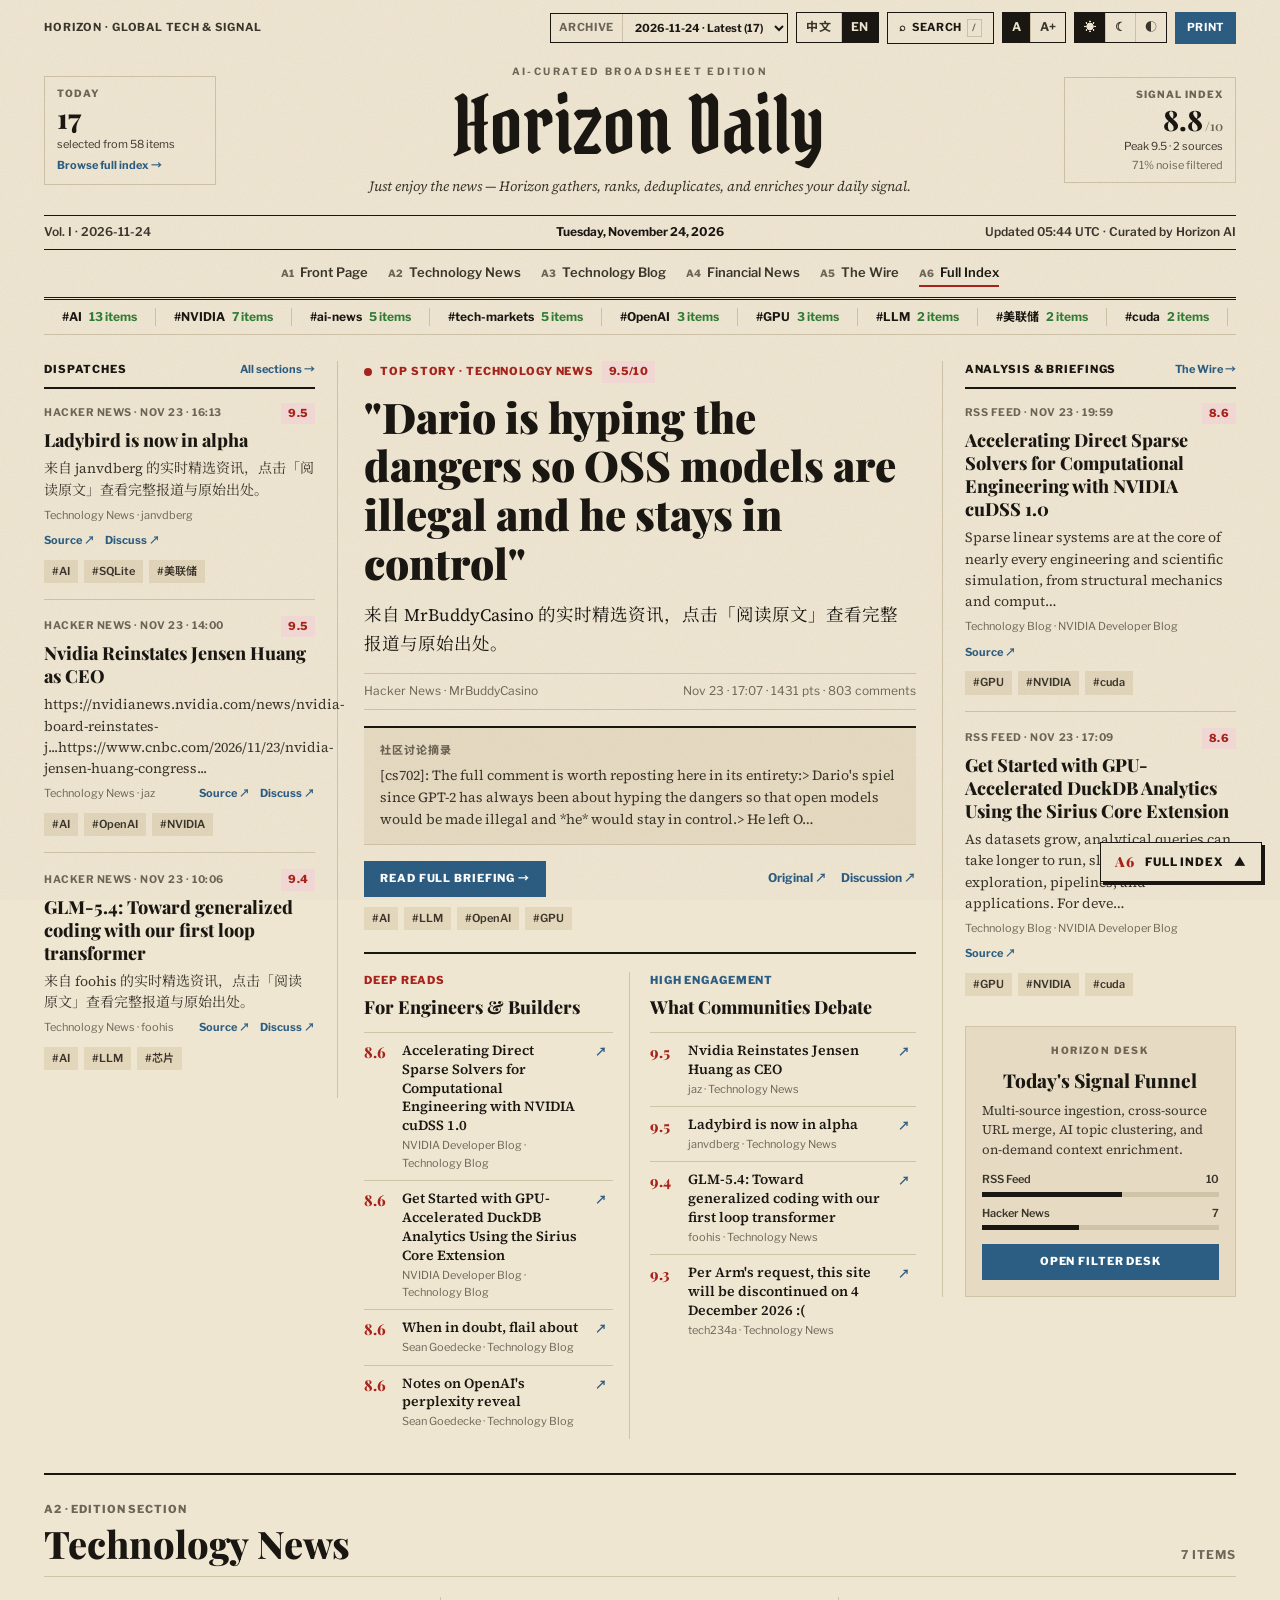
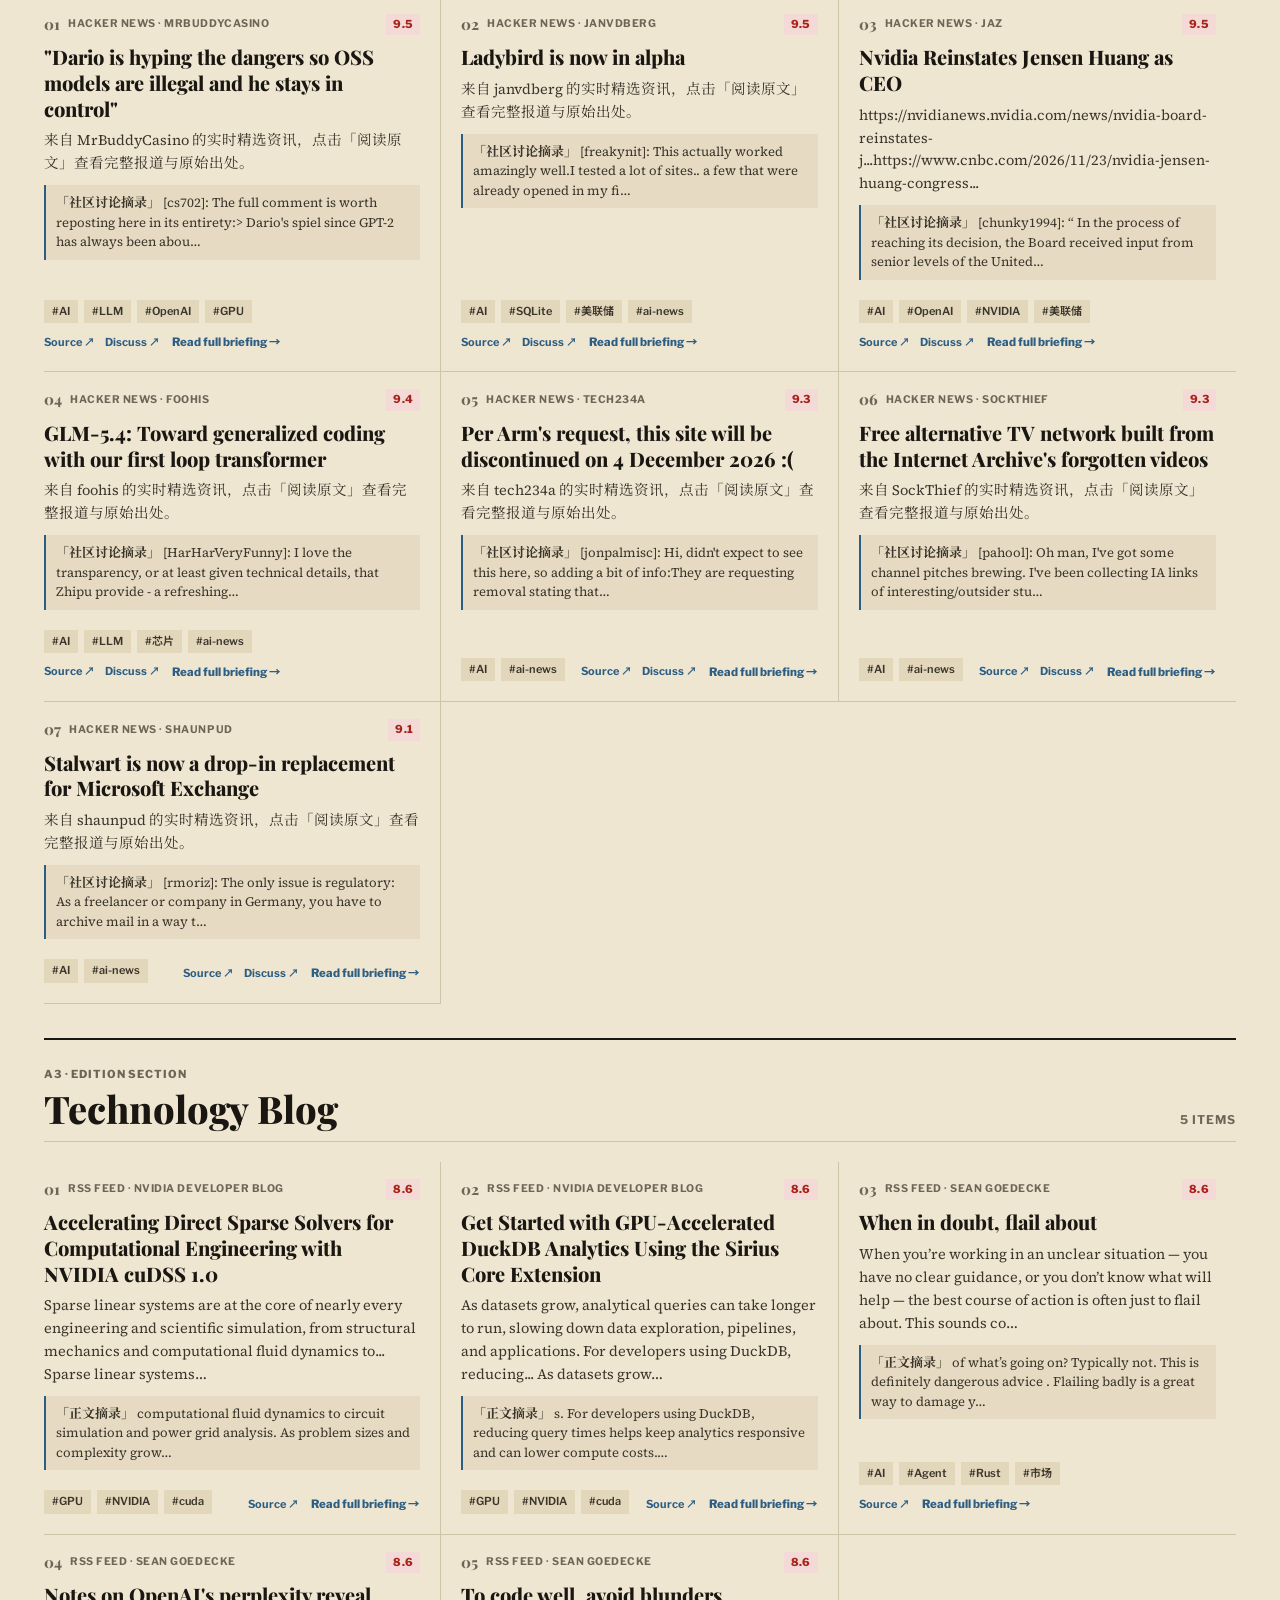
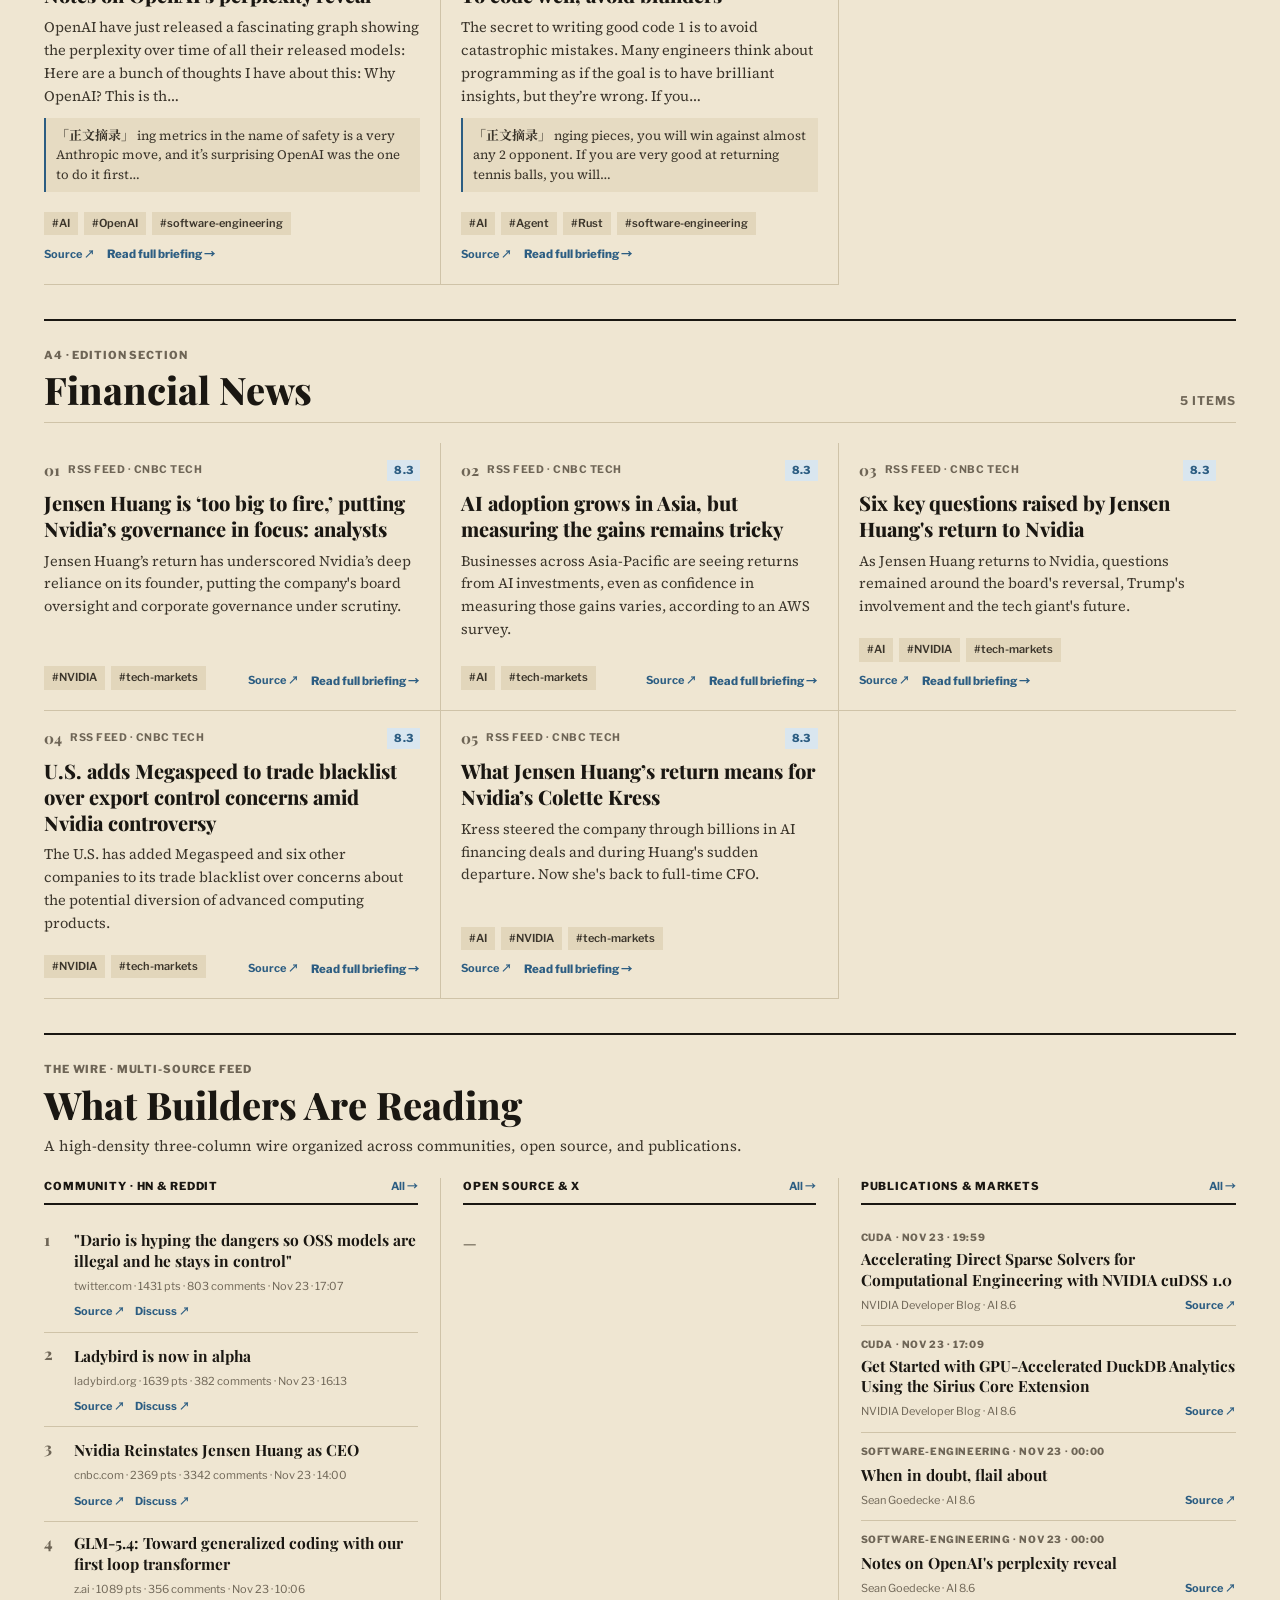
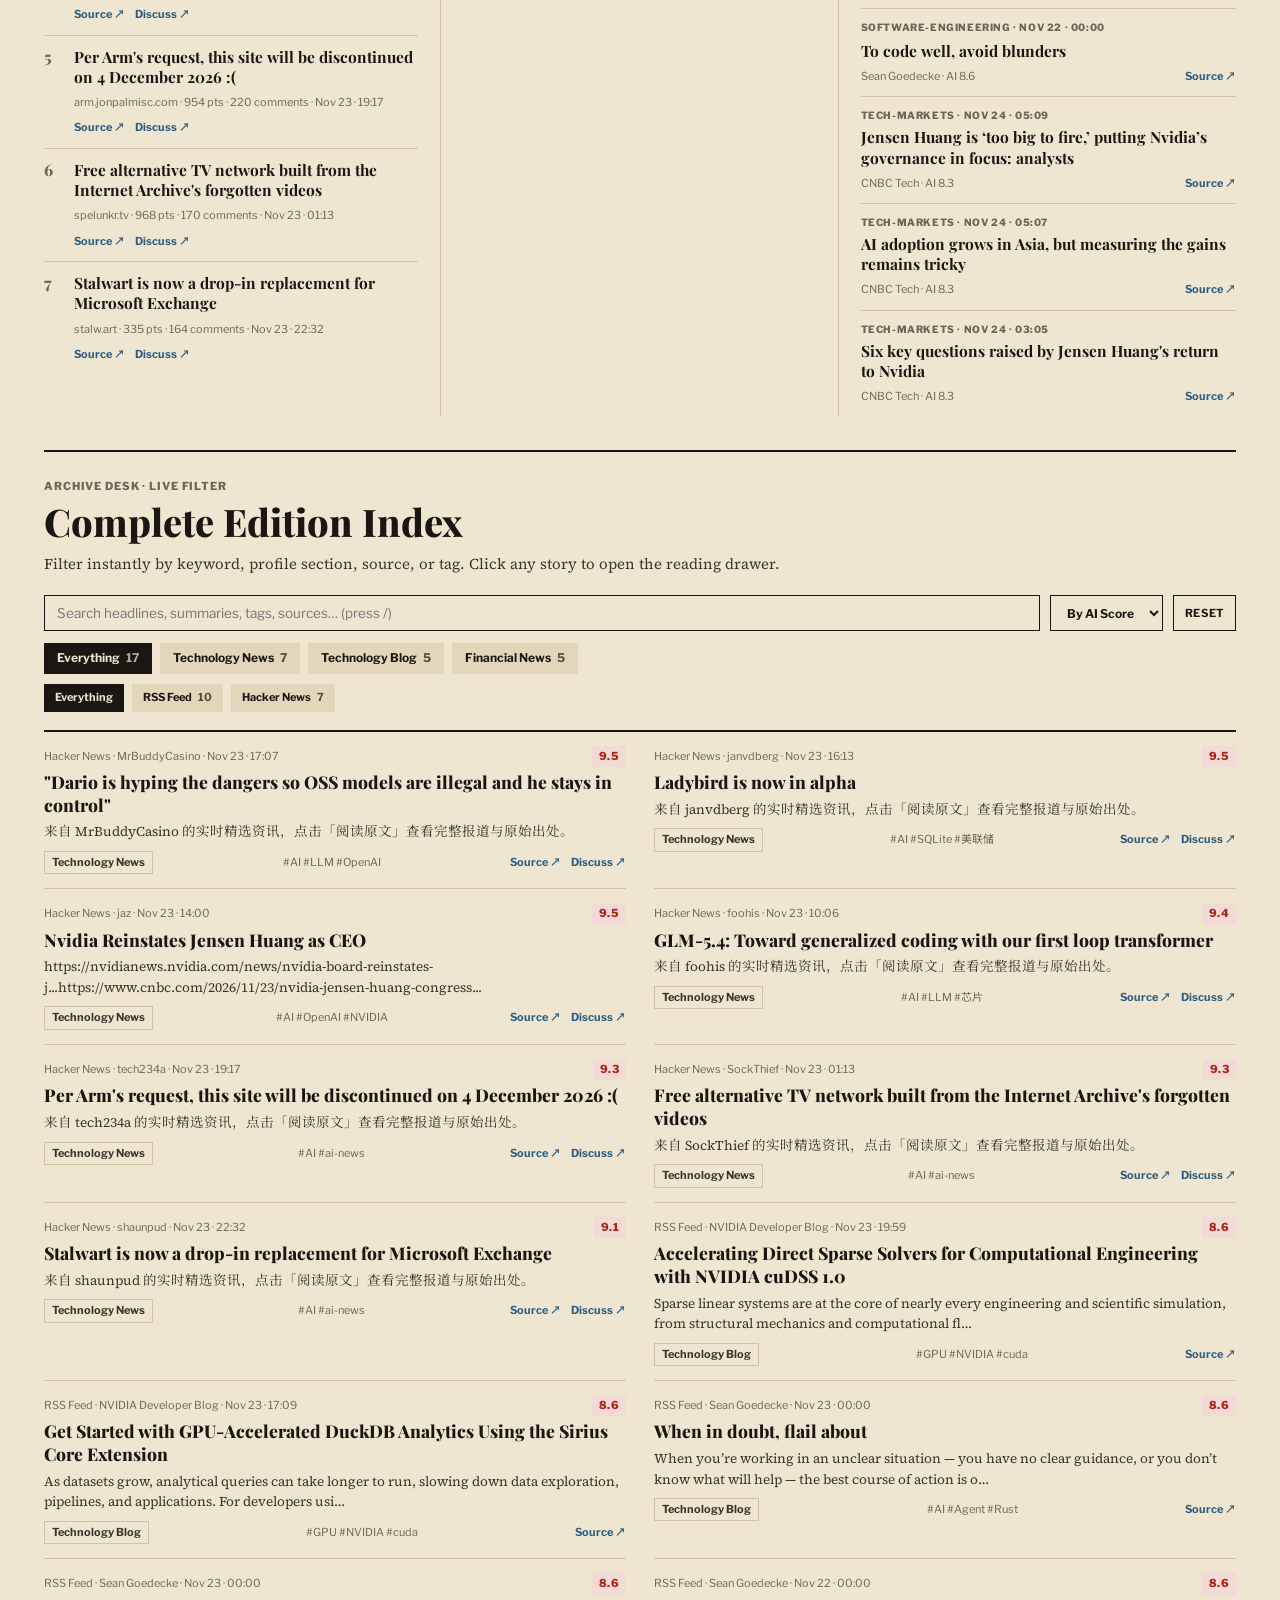
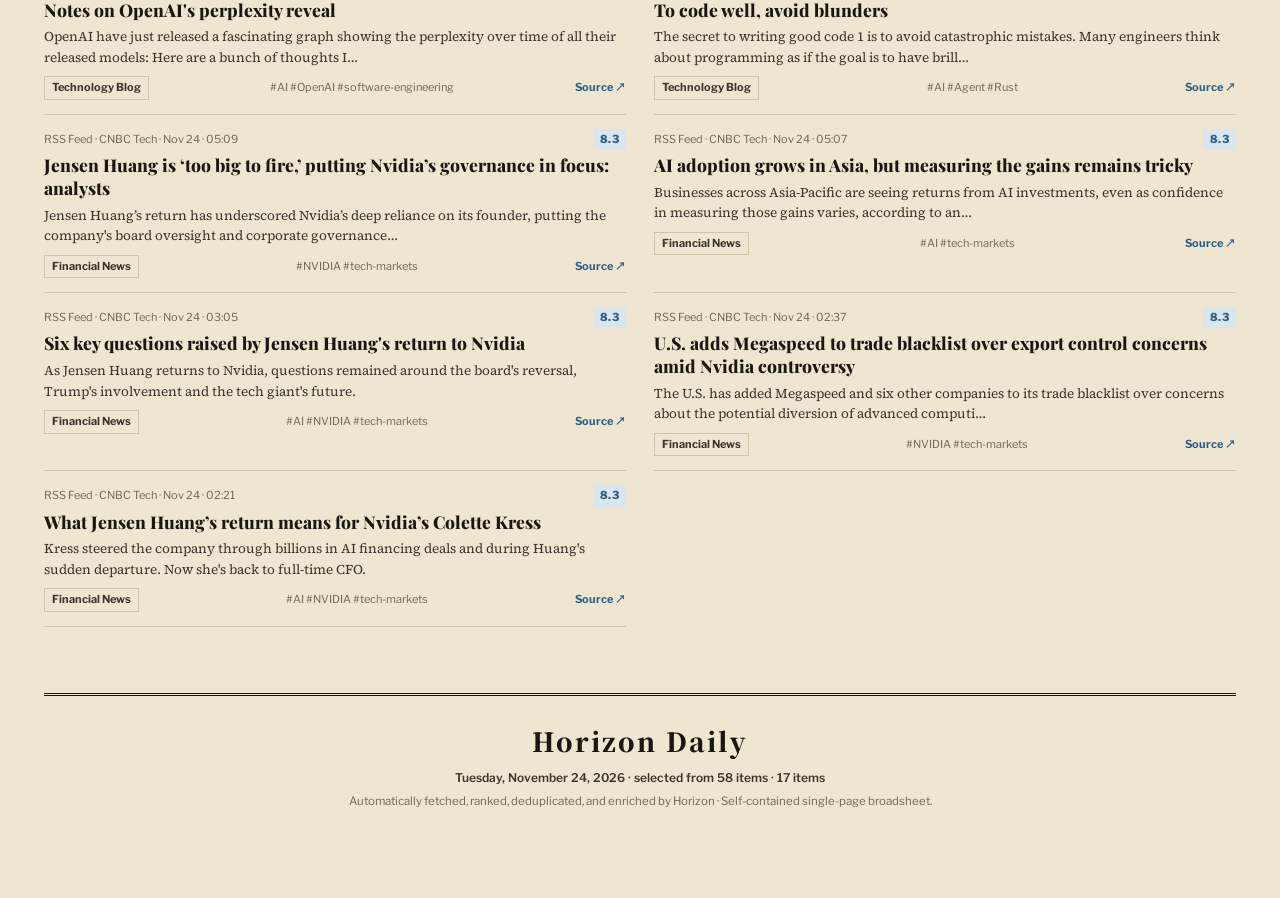
==== 2026-11-24-en.html @ b6ef922b "📰 Initial live broadsheet edition: 2026-11-24" ====
<!DOCTYPE html>
<html lang="en" data-theme="system" data-font="normal">
<head>
  <meta charset="UTF-8">
  <meta name="viewport" content="width=device-width, initial-scale=1.0">
  <title>Horizon Daily — Tuesday, November 24, 2026</title>
  <link rel="preconnect" href="https://fonts.googleapis.com">
  <link rel="preconnect" href="https://fonts.gstatic.com" crossorigin>
  <link href="https://fonts.googleapis.com/css2?family=Libre+Franklin:wght@400;500;600;700;800&family=Noto+Sans+SC:wght@400;500;600;700&family=Noto+Serif+SC:wght@600;700;900&family=Pirata+One&family=Playfair+Display:ital,wght@0,600;0,700;0,800;0,900;1,600&family=Source+Serif+4:ital,opsz,wght@0,8..60,400;0,8..60,600;1,8..60,400&display=swap" rel="stylesheet">
  <style>

:root {
  --paper: #efe6d2;
  --ink: #1a1712;
  --ink-2: #3b352b;
  --mute: #6e6556;
  --rule: #1a1712;
  --hair: #cfc3a8;
  --accent: #2c5d82;
  --accent-ink: #ffffff;
  --hot: #a8231b;
  --ad: #e6dbc2;
  --chip: #e2d6bb;
  --up: #2e7d32;
  --down: #b3261e;
  --badge-hot-bg: #f3dad6;
  --badge-accent-bg: #d9e6ef;
  --badge-yc-bg: #d95b26;
  --grain: 0.44;
  --shadow: rgba(26, 23, 18, 0.22);

  --mast-latin: "Pirata One", "Old English Text MT", Georgia, serif;
  --mast-cjk: "Noto Serif SC", "Songti SC", "STSong", "Playfair Display", Georgia, serif;
  --head: "Playfair Display", "Noto Serif SC", Georgia, serif;
  --body: "Source Serif 4", "Noto Serif SC", Georgia, serif;
  --sans: "Libre Franklin", "Noto Sans SC", "PingFang SC", "Helvetica Neue", Arial, sans-serif;
  --base-size: 16.5px;
}

:root[data-font="large"] {
  --base-size: 18.5px;
}

:root[data-theme="dark"] {
  --paper: #1e1c19;
  --ink: #d8d2c4;
  --ink-2: #b2ab9c;
  --mute: #8b8578;
  --rule: #a9a293;
  --hair: #3a3731;
  --accent: #8fb8d8;
  --accent-ink: #141210;
  --hot: #ff7a6e;
  --ad: #26231f;
  --chip: #2d2a25;
  --up: #7cc882;
  --down: #f08a80;
  --badge-hot-bg: rgba(255, 122, 110, 0.16);
  --badge-accent-bg: rgba(143, 184, 216, 0.16);
  --badge-yc-bg: #df6c36;
  --grain: 0;
  --shadow: rgba(0, 0, 0, 0.55);
}

@media (prefers-color-scheme: dark) {
  :root[data-theme="system"] {
    --paper: #1e1c19;
    --ink: #d8d2c4;
    --ink-2: #b2ab9c;
    --mute: #8b8578;
    --rule: #a9a293;
    --hair: #3a3731;
    --accent: #8fb8d8;
    --accent-ink: #141210;
    --hot: #ff7a6e;
    --ad: #26231f;
    --chip: #2d2a25;
    --up: #7cc882;
    --down: #f08a80;
    --badge-hot-bg: rgba(255, 122, 110, 0.16);
    --badge-accent-bg: rgba(143, 184, 216, 0.16);
    --badge-yc-bg: #df6c36;
    --grain: 0;
    --shadow: rgba(0, 0, 0, 0.55);
  }
}

*, *::before, *::after {
  box-sizing: border-box;
}

[hidden] {
  display: none !important;
}

html {
  scroll-behavior: smooth;
  background: var(--paper);
  color: var(--ink);
  font-size: var(--base-size);
}

body {
  margin: 0;
  background: var(--paper);
  color: var(--ink);
  font-family: var(--body);
  line-height: 1.58;
  -webkit-font-smoothing: antialiased;
  overflow-x: hidden;
}

.paper-grain {
  position: fixed;
  inset: 0;
  pointer-events: none;
  z-index: 900;
  opacity: var(--grain);
  mix-blend-mode: multiply;
  background-image: url("data:image/svg+xml,%3Csvg xmlns='http://www.w3.org/2000/svg' width='180' height='180'%3E%3Cfilter id='n'%3E%3CfeTurbulence type='fractalNoise' baseFrequency='0.85' numOctaves='3' stitchTiles='stitch'/%3E%3C/filter%3E%3Crect width='180' height='180' filter='url(%23n)' opacity='0.22'/%3E%3C/svg%3E");
}

a {
  color: inherit;
  text-decoration: none;
}

button {
  font: inherit;
  color: inherit;
  background: none;
  border: 0;
  padding: 0;
  cursor: pointer;
}

:focus-visible {
  outline: 2px solid var(--accent);
  outline-offset: 2px;
}

.sheet {
  max-width: 1240px;
  margin: 0 auto;
  padding: 0 24px 88px;
}

/* Top Utility Bar */
.util-bar {
  display: flex;
  align-items: center;
  justify-content: space-between;
  gap: 12px;
  padding: 12px 0 10px;
  font-family: var(--sans);
  font-size: 11px;
  font-weight: 700;
  letter-spacing: 0.08em;
  text-transform: uppercase;
}

.util-left {
  color: var(--ink-2);
}

.util-right {
  display: flex;
  align-items: center;
  gap: 8px;
  flex-wrap: wrap;
}

.util-btn {
  display: inline-flex;
  align-items: center;
  gap: 5px;
  padding: 6px 11px;
  border: 1px solid var(--ink);
  font-family: var(--sans);
  font-size: 11px;
  font-weight: 700;
  letter-spacing: 0.06em;
  text-transform: uppercase;
  transition: background 0.15s, color 0.15s;
}

.util-btn:hover {
  background: var(--chip);
}

.util-btn kbd {
  font-family: var(--sans);
  font-size: 10px;
  padding: 0 4px;
  border: 1px solid var(--hair);
  color: var(--mute);
}

.util-btn-accent {
  background: var(--accent);
  border-color: var(--accent);
  color: var(--accent-ink);
}

.util-btn-accent:hover {
  filter: brightness(1.08);
  background: var(--accent);
}

.seg-group {
  display: inline-flex;
  border: 1px solid var(--ink);
}

.seg-btn {
  padding: 5px 9px;
  font-family: var(--sans);
  font-size: 12px;
  font-weight: 700;
  border-right: 1px solid var(--hair);
  color: var(--ink-2);
  transition: background 0.15s, color 0.15s;
}

.seg-btn:last-child {
  border-right: 0;
}

.seg-btn.is-active {
  background: var(--ink);
  color: var(--paper);
}

.seg-link {
  display: inline-flex;
  align-items: center;
  text-decoration: none;
}

.archive-wrap {
  display: inline-flex;
  align-items: center;
  border: 1px solid var(--ink);
  background: var(--paper);
  font-family: var(--sans);
  font-size: 11px;
  font-weight: 700;
}

.archive-prefix {
  padding: 5px 8px;
  border-right: 1px solid var(--hair);
  color: var(--mute);
  text-transform: uppercase;
  letter-spacing: 0.06em;
}

.archive-select {
  border: 0;
  background: transparent;
  color: var(--ink);
  font-family: var(--sans);
  font-size: 11px;
  font-weight: 700;
  padding: 5px 8px;
  cursor: pointer;
  font-variant-numeric: tabular-nums;
}

/* Masthead */
.masthead {
  display: grid;
  grid-template-columns: 172px 1fr 172px;
  align-items: center;
  gap: 20px;
  padding: 10px 0 18px;
}

.ear {
  border: 1px solid var(--hair);
  padding: 10px 12px;
  font-family: var(--sans);
  line-height: 1.35;
}

.ear-right {
  text-align: right;
}

.ear-kicker {
  font-size: 10px;
  font-weight: 800;
  letter-spacing: 0.1em;
  text-transform: uppercase;
  color: var(--mute);
}

.ear-num {
  font-family: var(--head);
  font-size: 28px;
  font-weight: 800;
  line-height: 1.1;
  margin: 3px 0;
  font-variant-numeric: tabular-nums;
}

.ear-unit {
  font-size: 13px;
  font-weight: 600;
  color: var(--mute);
  margin-left: 2px;
}

.ear-sub {
  font-size: 11px;
  color: var(--ink-2);
}

.ear-link {
  display: inline-block;
  margin-top: 4px;
  font-size: 11px;
  font-weight: 700;
  color: var(--accent);
}

.ear-link:hover {
  text-decoration: underline;
}

.ear-link-muted {
  margin-top: 4px;
  font-size: 11px;
  color: var(--mute);
}

.mast-center {
  text-align: center;
}

.mast-overline {
  font-family: var(--sans);
  font-size: 10px;
  font-weight: 700;
  letter-spacing: 0.24em;
  text-transform: uppercase;
  color: var(--mute);
  margin-bottom: 4px;
}

.mast-nameplate {
  margin: 0;
  line-height: 1.05;
  color: var(--ink);
}

.mast-nameplate-latin {
  font-family: var(--mast-latin);
  font-weight: 400;
  font-size: clamp(44px, 6.2vw, 88px);
  letter-spacing: 0.01em;
}

.mast-nameplate-cjk {
  font-family: var(--mast-cjk);
  font-weight: 900;
  font-size: clamp(36px, 5vw, 68px);
  letter-spacing: 0.12em;
}

.mast-motto {
  margin: 8px auto 0;
  max-width: 660px;
  font-family: var(--body);
  font-style: italic;
  font-size: 14px;
  color: var(--ink-2);
}

/* Dateline & Section Nav */
.dateline {
  display: grid;
  grid-template-columns: 1fr auto 1fr;
  align-items: center;
  gap: 12px;
  padding: 7px 0;
  border-top: 1px solid var(--rule);
  border-bottom: 1px solid var(--rule);
  font-family: var(--sans);
  font-size: 12px;
  font-weight: 600;
  color: var(--ink-2);
}

.dateline-center {
  text-align: center;
  color: var(--ink);
  font-weight: 700;
}

.dateline-right {
  text-align: right;
  font-variant-numeric: tabular-nums;
}

.section-nav {
  display: flex;
  flex-wrap: wrap;
  justify-content: center;
  gap: 6px 20px;
  padding: 10px 0;
  border-bottom: 3px double var(--rule);
  font-family: var(--sans);
  font-size: 13px;
  font-weight: 600;
}

.section-nav a {
  padding: 2px 0;
  color: var(--ink-2);
  border-bottom: 2px solid transparent;
  transition: color 0.15s, border-color 0.15s;
}

.section-nav a:hover,
.section-nav a.is-current {
  color: var(--ink);
  border-bottom-color: var(--hot);
}

.nav-code {
  font-size: 10px;
  font-weight: 800;
  color: var(--mute);
  margin-right: 3px;
}

/* Continuous Signal Ticker Tape */
.ticker {
  overflow: hidden;
  border-bottom: 1px solid var(--hair);
  padding: 8px 0;
  position: relative;
}

.ticker-track {
  display: flex;
  width: max-content;
  animation: ticker-scroll 65s linear infinite;
}

.ticker:hover .ticker-track {
  animation-play-state: paused;
}

@keyframes ticker-scroll {
  from { transform: translateX(0); }
  to { transform: translateX(-50%); }
}

@media (prefers-reduced-motion: reduce) {
  .ticker {
    overflow-x: auto;
  }
  .ticker-track {
    animation: none;
  }
}

.ticker-item {
  display: inline-flex;
  align-items: center;
  gap: 7px;
  padding: 0 18px;
  border-right: 1px solid var(--hair);
  font-family: var(--sans);
  font-size: 12px;
  font-variant-numeric: tabular-nums;
  white-space: nowrap;
}

.ticker-item:hover .t-name {
  color: var(--accent);
  text-decoration: underline;
}

.t-name {
  font-weight: 700;
  color: var(--ink);
}

.t-up {
  font-weight: 700;
  color: var(--up);
}

.t-hot {
  font-weight: 700;
  color: var(--hot);
}

/* Shared Editorial Typography */
.band {
  padding: 26px 0 34px;
  border-bottom: 2px solid var(--rule);
}

.band:last-child {
  border-bottom: 0;
}

.band-head {
  margin-bottom: 20px;
}

.band-title-row {
  display: flex;
  align-items: baseline;
  justify-content: space-between;
  gap: 12px;
  border-bottom: 1px solid var(--hair);
  padding-bottom: 10px;
}

.band-title {
  margin: 4px 0 0;
  font-family: var(--head);
  font-size: clamp(26px, 3vw, 38px);
  font-weight: 800;
  line-height: 1.15;
}

.band-count {
  font-family: var(--sans);
  font-size: 12px;
  font-weight: 700;
  color: var(--mute);
  text-transform: uppercase;
  letter-spacing: 0.08em;
}

.band-desc {
  margin: 8px 0 0;
  color: var(--ink-2);
  font-size: 15px;
}

.kicker {
  font-family: var(--sans);
  font-size: 11px;
  font-weight: 800;
  letter-spacing: 0.08em;
  text-transform: uppercase;
  color: var(--mute);
}

.hot-kicker {
  color: var(--hot);
}

.accent-kicker {
  color: var(--accent);
}

.col-header {
  display: flex;
  align-items: center;
  justify-content: space-between;
  padding-bottom: 8px;
  margin-bottom: 14px;
  border-bottom: 2px solid var(--rule);
  font-family: var(--sans);
  font-size: 11px;
  font-weight: 800;
  letter-spacing: 0.08em;
  text-transform: uppercase;
}

.col-header a {
  color: var(--accent);
  font-weight: 700;
  text-transform: none;
  letter-spacing: 0;
}

.col-header a:hover {
  text-decoration: underline;
}

.score-pill {
  display: inline-flex;
  align-items: center;
  padding: 2px 7px;
  font-family: var(--sans);
  font-size: 11px;
  font-weight: 800;
  font-variant-numeric: tabular-nums;
  letter-spacing: 0.03em;
  white-space: nowrap;
}

.score-hot {
  background: var(--badge-hot-bg);
  color: var(--hot);
}

.score-accent {
  background: var(--badge-accent-bg);
  color: var(--accent);
}

.headline-trigger {
  text-align: left;
  font: inherit;
  color: inherit;
  line-height: inherit;
  transition: color 0.15s;
}

.headline-trigger:hover {
  color: var(--accent);
}

.tag-row {
  display: flex;
  flex-wrap: wrap;
  gap: 6px;
  margin-top: 10px;
}

.tag-chip {
  font-family: var(--sans);
  font-size: 11px;
  font-weight: 600;
  padding: 2px 7px;
  background: var(--chip);
  color: var(--ink-2);
  border: 1px solid transparent;
  transition: border-color 0.15s, color 0.15s;
}

.tag-chip:hover {
  border-color: var(--ink);
  color: var(--ink);
}

/* A1 Front Page 3-Column Broadsheet Grid */
.fp-grid {
  display: grid;
  grid-template-columns: minmax(0, 1fr) minmax(0, 2.05fr) minmax(0, 1fr);
  gap: 0;
  align-items: start;
}

.fp-col {
  min-width: 0;
}

.fp-left {
  padding-right: 22px;
  border-right: 1px solid var(--hair);
}

.fp-center {
  padding: 0 26px;
}

.fp-right {
  padding-left: 22px;
  border-left: 1px solid var(--hair);
}

.lead-kicker-row {
  display: flex;
  align-items: center;
  gap: 8px;
  flex-wrap: wrap;
  margin-bottom: 10px;
}

.breaking-dot {
  width: 8px;
  height: 8px;
  border-radius: 50%;
  background: var(--hot);
  display: inline-block;
}

.lead-headline {
  margin: 0 0 14px;
  font-family: var(--head);
  font-size: clamp(28px, 3.3vw, 44px);
  font-weight: 900;
  line-height: 1.15;
  letter-spacing: -0.01em;
}

.lead-summary {
  margin: 0 0 14px;
  font-size: 17.5px;
  line-height: 1.65;
  color: var(--ink);
}

.story-meta {
  display: flex;
  flex-wrap: wrap;
  justify-content: space-between;
  gap: 6px 14px;
  font-family: var(--sans);
  font-size: 12px;
  color: var(--mute);
}

.lead-meta {
  padding: 8px 0;
  border-top: 1px solid var(--hair);
  border-bottom: 1px solid var(--hair);
  margin-bottom: 16px;
}

.lead-deck-grid {
  display: grid;
  grid-template-columns: repeat(auto-fit, minmax(220px, 1fr));
  gap: 16px;
  background: var(--ad);
  border-top: 2px solid var(--rule);
  border-bottom: 1px solid var(--hair);
  padding: 14px 16px;
  margin-bottom: 16px;
}

.lead-deck-cell p {
  margin: 6px 0 0;
  font-size: 14px;
  line-height: 1.55;
  color: var(--ink-2);
}

.lead-actions {
  display: flex;
  align-items: center;
  justify-content: space-between;
  flex-wrap: wrap;
  gap: 12px;
  margin-top: 6px;
}

.lead-ext {
  display: flex;
  gap: 14px;
}

.editorial-link {
  font-family: var(--sans);
  font-size: 12px;
  font-weight: 700;
  color: var(--accent);
}

.editorial-link:hover {
  text-decoration: underline;
}

.solid-cta {
  display: inline-block;
  width: 100%;
  text-align: center;
  padding: 9px 14px;
  background: var(--accent);
  color: var(--accent-ink);
  font-family: var(--sans);
  font-size: 11px;
  font-weight: 800;
  letter-spacing: 0.08em;
  text-transform: uppercase;
  transition: filter 0.15s;
}

.solid-cta:hover {
  filter: brightness(1.08);
}

.solid-cta-inline {
  width: auto;
  padding: 9px 16px;
}

/* Curated Spotlight Sub-Grid below Lead */
.spotlight-grid {
  display: grid;
  grid-template-columns: 1fr 1fr;
  gap: 20px;
  margin-top: 22px;
  padding-top: 18px;
  border-top: 2px solid var(--rule);
}

.spotlight-col:first-child {
  padding-right: 16px;
  border-right: 1px solid var(--hair);
}

.spotlight-heading {
  margin: 4px 0 10px;
  font-family: var(--head);
  font-size: 18px;
  font-weight: 800;
}

.spotlight-row {
  display: flex;
  align-items: flex-start;
  justify-content: space-between;
  gap: 8px;
  width: 100%;
  padding: 8px 0;
  border-top: 1px solid var(--hair);
  transition: background 0.12s;
}

.spotlight-row:hover {
  background: var(--chip);
}

.spot-btn {
  display: flex;
  align-items: flex-start;
  gap: 10px;
  flex: 1;
  min-width: 0;
  text-align: left;
}

.spot-ext {
  flex-shrink: 0;
  padding: 2px 6px;
  font-family: var(--sans);
  font-size: 12px;
  font-weight: 800;
  color: var(--accent);
}

.spot-ext:hover {
  background: var(--accent);
  color: var(--accent-ink);
}

.inline-links {
  display: inline-flex;
  align-items: center;
  gap: 10px;
  flex-wrap: wrap;
}

.inline-ext-link {
  font-family: var(--sans);
  font-size: 11px;
  font-weight: 700;
  color: var(--accent);
  white-space: nowrap;
}

.inline-ext-link:hover {
  text-decoration: underline;
}

.story-byline-row {
  display: flex;
  align-items: center;
  justify-content: space-between;
  gap: 8px;
  flex-wrap: wrap;
}

.card-actions {
  display: inline-flex;
  align-items: center;
  gap: 12px;
  flex-wrap: wrap;
}

.wire-meta-row {
  display: flex;
  align-items: baseline;
  justify-content: space-between;
  gap: 8px;
  flex-wrap: wrap;
  margin-top: 3px;
}

.wire-meta-row .wire-meta {
  margin-top: 0;
}

.drawer-head-links {
  display: flex;
  flex-wrap: wrap;
  gap: 10px 16px;
  margin-bottom: 18px;
}

.spot-score {
  font-family: var(--head);
  font-size: 15px;
  font-weight: 800;
  color: var(--hot);
  min-width: 28px;
  font-variant-numeric: tabular-nums;
}

.spot-body {
  display: flex;
  flex-direction: column;
  gap: 2px;
}

.spot-title {
  font-family: var(--body);
  font-size: 14px;
  font-weight: 600;
  line-height: 1.35;
}

.spot-meta {
  font-family: var(--sans);
  font-size: 11px;
  color: var(--mute);
}

/* Left & Right Side Stories */
.side-story {
  padding-bottom: 16px;
  margin-bottom: 16px;
  border-bottom: 1px solid var(--hair);
}

.side-story:last-of-type {
  border-bottom: 0;
  margin-bottom: 12px;
}

.story-kicker-row {
  display: flex;
  align-items: center;
  justify-content: space-between;
  gap: 8px;
  margin-bottom: 5px;
}

.story-kicker {
  font-family: var(--sans);
  font-size: 10.5px;
  font-weight: 700;
  letter-spacing: 0.05em;
  text-transform: uppercase;
  color: var(--mute);
}

.side-headline {
  margin: 0 0 6px;
  font-family: var(--head);
  font-size: 18px;
  font-weight: 800;
  line-height: 1.28;
}

.side-summary {
  margin: 0 0 6px;
  font-size: 14px;
  line-height: 1.52;
  color: var(--ink-2);
}

.story-byline {
  font-family: var(--sans);
  font-size: 11px;
  color: var(--mute);
}

/* Editorial Signal Funnel Box (Print Ad Style) */
.desk-box {
  margin-top: 14px;
  padding: 16px;
  background: var(--ad);
  border: 1px solid var(--hair);
}

.desk-kicker {
  font-family: var(--sans);
  font-size: 10px;
  font-weight: 800;
  letter-spacing: 0.14em;
  text-transform: uppercase;
  color: var(--mute);
  text-align: center;
  margin-bottom: 6px;
}

.desk-title {
  margin: 0 0 6px;
  font-family: var(--head);
  font-size: 19px;
  font-weight: 800;
  text-align: center;
}

.desk-desc {
  margin: 0 0 12px;
  font-size: 13px;
  line-height: 1.5;
  color: var(--ink-2);
}

.funnel-bars {
  display: flex;
  flex-direction: column;
  gap: 8px;
  margin-bottom: 14px;
}

.funnel-label {
  display: flex;
  justify-content: space-between;
  font-family: var(--sans);
  font-size: 11px;
  font-weight: 600;
  color: var(--ink-2);
  margin-bottom: 3px;
}

.mono {
  font-variant-numeric: tabular-nums;
}

.funnel-track {
  height: 5px;
  background: var(--hair);
}

.funnel-fill {
  height: 100%;
  background: var(--ink);
}

/* Profile Sections (A2 - An) */
.section-grid {
  display: grid;
  gap: 0;
}

.section-grid-3 {
  grid-template-columns: repeat(3, minmax(0, 1fr));
}

.section-grid-2 {
  grid-template-columns: repeat(2, minmax(0, 1fr));
}

.section-card {
  display: flex;
  flex-direction: column;
  padding: 16px 20px 20px;
  border-bottom: 1px solid var(--hair);
  border-right: 1px solid var(--hair);
}

.section-grid-3 .section-card:nth-child(3n),
.section-grid-2 .section-card:nth-child(2n) {
  border-right: 0;
}

.section-grid-3 .section-card:nth-child(3n + 1),
.section-grid-2 .section-card:nth-child(2n + 1) {
  padding-left: 0;
}

.card-top {
  display: flex;
  align-items: center;
  gap: 8px;
  margin-bottom: 8px;
}

.card-num {
  font-family: var(--head);
  font-size: 15px;
  font-weight: 800;
  color: var(--mute);
  font-variant-numeric: tabular-nums;
}

.card-top .score-pill {
  margin-left: auto;
}

.card-headline {
  margin: 0 0 8px;
  font-family: var(--head);
  font-size: 20px;
  font-weight: 800;
  line-height: 1.28;
}

.card-summary {
  margin: 0 0 10px;
  font-size: 14.5px;
  line-height: 1.58;
  color: var(--ink-2);
}

.card-teaser {
  padding: 8px 10px;
  background: var(--ad);
  border-left: 2px solid var(--accent);
  font-size: 13px;
  line-height: 1.5;
  color: var(--ink-2);
  margin-bottom: 10px;
}

.card-foot {
  margin-top: auto;
  display: flex;
  align-items: flex-end;
  justify-content: space-between;
  gap: 10px;
  flex-wrap: wrap;
}

.text-action {
  font-family: var(--sans);
  font-size: 11.5px;
  font-weight: 800;
  color: var(--accent);
  white-space: nowrap;
}

.text-action:hover {
  text-decoration: underline;
}

/* The Wire (3-Column Broadsheet News Wire) */
.wire-grid {
  display: grid;
  grid-template-columns: repeat(3, minmax(0, 1fr));
  gap: 0;
}

.wire-col {
  padding: 0 22px;
  border-right: 1px solid var(--hair);
}

.wire-col:first-child {
  padding-left: 0;
}

.wire-col:last-child {
  padding-right: 0;
  border-right: 0;
}

.wire-entry {
  padding: 11px 0;
  border-bottom: 1px solid var(--hair);
}

.wire-entry:last-child {
  border-bottom: 0;
}

.wire-numbered {
  display: flex;
  align-items: flex-start;
  gap: 12px;
}

.wire-rank {
  font-family: var(--head);
  font-size: 16px;
  font-weight: 800;
  color: var(--mute);
  min-width: 18px;
  line-height: 1.3;
  font-variant-numeric: tabular-nums;
}

.wire-content {
  min-width: 0;
}

.wire-kicker {
  font-family: var(--sans);
  font-size: 10px;
  font-weight: 800;
  letter-spacing: 0.06em;
  text-transform: uppercase;
  color: var(--mute);
  margin-bottom: 3px;
}

.wire-head-inline {
  display: flex;
  align-items: baseline;
  gap: 7px;
  flex-wrap: wrap;
}

.wire-title {
  text-align: left;
  font-family: var(--head);
  font-size: 15.5px;
  font-weight: 700;
  line-height: 1.32;
  color: var(--ink);
}

.wire-title:hover {
  color: var(--accent);
}

.wire-badge {
  font-family: var(--sans);
  font-size: 10px;
  font-weight: 800;
  padding: 1px 6px;
  text-transform: uppercase;
  letter-spacing: 0.05em;
  color: #ffffff;
  white-space: nowrap;
}

.wire-badge-yc {
  background: var(--badge-yc-bg);
}

.wire-badge-accent {
  background: var(--accent);
  color: var(--accent-ink);
}

.wire-blurb {
  margin: 4px 0 0;
  font-size: 13px;
  line-height: 1.48;
  color: var(--ink-2);
}

.wire-meta {
  margin-top: 3px;
  font-family: var(--sans);
  font-size: 11px;
  color: var(--mute);
}

.wire-empty {
  color: var(--mute);
  padding: 12px 0;
}

/* Archive Desk / Filterable Ledger */
.filter-controls {
  margin-bottom: 18px;
}

.search-row {
  display: flex;
  gap: 10px;
  flex-wrap: wrap;
  margin-bottom: 12px;
}

.search-input {
  flex: 1 1 280px;
  padding: 9px 12px;
  background: var(--paper);
  color: var(--ink);
  border: 1px solid var(--ink);
  font-family: var(--sans);
  font-size: 13.5px;
}

.sort-select {
  padding: 8px 12px;
  background: var(--paper);
  color: var(--ink);
  border: 1px solid var(--ink);
  font-family: var(--sans);
  font-size: 12px;
  font-weight: 700;
}

.pill-bar {
  display: flex;
  flex-wrap: wrap;
  gap: 8px;
  margin-bottom: 10px;
}

.filter-pill {
  display: inline-flex;
  align-items: center;
  gap: 6px;
  padding: 5px 12px;
  background: var(--chip);
  color: var(--ink);
  border: 1px solid transparent;
  font-family: var(--sans);
  font-size: 12px;
  font-weight: 700;
  transition: background 0.15s, color 0.15s, border-color 0.15s;
}

.filter-pill:hover {
  border-color: var(--ink);
}

.filter-pill.is-active {
  background: var(--ink);
  color: var(--paper);
}

.filter-pill-sm {
  font-size: 11px;
  padding: 4px 10px;
}

.pill-count {
  opacity: 0.72;
  font-variant-numeric: tabular-nums;
}

.active-tag-bar {
  display: flex;
  align-items: center;
  gap: 8px;
  font-family: var(--sans);
  font-size: 12px;
  font-weight: 700;
  color: var(--hot);
  margin-top: 6px;
}

.ledger-grid {
  display: grid;
  grid-template-columns: repeat(2, minmax(0, 1fr));
  gap: 0 28px;
  border-top: 2px solid var(--rule);
}

.ledger-item {
  padding: 14px 0;
  border-bottom: 1px solid var(--hair);
}

.ledger-top {
  display: flex;
  align-items: center;
  justify-content: space-between;
  gap: 10px;
  margin-bottom: 4px;
}

.ledger-meta {
  font-family: var(--sans);
  font-size: 11px;
  color: var(--mute);
}

.ledger-title {
  margin: 0 0 6px;
  font-family: var(--head);
  font-size: 17.5px;
  font-weight: 800;
  line-height: 1.3;
}

.ledger-summary {
  margin: 0 0 8px;
  font-size: 13.5px;
  line-height: 1.52;
  color: var(--ink-2);
}

.ledger-foot {
  display: flex;
  align-items: center;
  justify-content: space-between;
  gap: 8px;
  font-family: var(--sans);
  font-size: 11px;
}

.profile-tag {
  padding: 2px 7px;
  border: 1px solid var(--hair);
  font-weight: 700;
  color: var(--ink-2);
}

.ledger-tags {
  color: var(--mute);
}

.ledger-empty {
  grid-column: 1 / -1;
  padding: 32px 0;
  text-align: center;
  color: var(--mute);
  font-family: var(--sans);
}

/* Empty Edition */
.empty-edition {
  max-width: 680px;
  margin: 40px auto;
  padding: 32px;
  background: var(--ad);
  border: 1px solid var(--rule);
  text-align: center;
}

.empty-edition h2 {
  font-family: var(--head);
  margin: 10px 0;
}

/* Colophon Footer */
.colophon {
  margin-top: 32px;
  padding-top: 24px;
  border-top: 3px double var(--rule);
  text-align: center;
}

.colophon-wordmark {
  font-family: var(--mast-cjk);
  font-size: 26px;
  font-weight: 900;
  letter-spacing: 0.08em;
}

.colophon-meta {
  margin: 8px 0 4px;
  font-family: var(--sans);
  font-size: 12px;
  font-weight: 600;
  color: var(--ink-2);
}

.colophon-note {
  margin: 0;
  font-family: var(--sans);
  font-size: 11.5px;
  color: var(--mute);
}

/* Floating Return Pill & Section Pager (Exact buildweek.ai Hard-Shadow Print Chrome) */
.home-pill {
  position: fixed;
  top: 14px;
  right: 18px;
  z-index: 600;
  padding: 7px 13px;
  background: var(--paper);
  color: var(--ink);
  border: 1px solid var(--ink);
  box-shadow: 3px 3px 0 var(--ink);
  font-family: var(--sans);
  font-size: 11px;
  font-weight: 800;
  letter-spacing: 0.06em;
  text-transform: uppercase;
  opacity: 0;
  pointer-events: none;
  transform: translateY(-6px);
  transition: opacity 0.18s, transform 0.18s;
}

.home-pill.is-visible {
  opacity: 1;
  pointer-events: auto;
  transform: translateY(0);
}

.pager-wrap {
  position: fixed;
  right: 18px;
  bottom: 18px;
  z-index: 600;
}

.pager-btn {
  display: inline-flex;
  align-items: center;
  gap: 10px;
  padding: 8px 14px;
  background: var(--paper);
  color: var(--ink);
  border: 1px solid var(--ink);
  box-shadow: 3px 3px 0 var(--ink);
  font-family: var(--sans);
  font-size: 11.5px;
  font-weight: 800;
  letter-spacing: 0.08em;
  text-transform: uppercase;
}

.pager-btn-code {
  font-family: var(--head);
  font-size: 14px;
  font-weight: 900;
  color: var(--hot);
}

.pager-menu {
  position: absolute;
  right: 0;
  bottom: calc(100% + 8px);
  min-width: 210px;
  background: var(--paper);
  border: 1px solid var(--ink);
  box-shadow: 4px 4px 0 var(--ink);
  padding: 6px 0;
}

.pager-item {
  display: flex;
  align-items: center;
  gap: 10px;
  padding: 7px 14px;
  font-family: var(--sans);
  font-size: 12px;
  font-weight: 600;
}

.pager-item:hover,
.pager-item.is-active {
  background: var(--chip);
}

.pager-code {
  font-family: var(--head);
  font-weight: 800;
  color: var(--hot);
  min-width: 24px;
}

/* Newspaper Reading Drawer */
.drawer-backdrop {
  position: fixed;
  inset: 0;
  z-index: 800;
  background: rgba(20, 17, 13, 0.54);
  backdrop-filter: blur(2px);
}

.drawer {
  position: fixed;
  top: 0;
  right: 0;
  bottom: 0;
  z-index: 810;
  width: min(680px, 100vw);
  background: var(--paper);
  border-left: 2px solid var(--ink);
  box-shadow: -8px 0 32px var(--shadow);
  display: flex;
  flex-direction: column;
}

.drawer-topbar {
  display: flex;
  align-items: center;
  justify-content: space-between;
  padding: 14px 24px;
  border-bottom: 1px solid var(--rule);
  font-family: var(--sans);
}

.drawer-kicker {
  font-size: 11px;
  font-weight: 800;
  letter-spacing: 0.08em;
  text-transform: uppercase;
  color: var(--hot);
}

.drawer-close {
  padding: 5px 10px;
  border: 1px solid var(--ink);
  font-size: 11px;
  font-weight: 800;
  letter-spacing: 0.05em;
}

.drawer-close:hover {
  background: var(--ink);
  color: var(--paper);
}

.drawer-scroll {
  flex: 1;
  overflow-y: auto;
  padding: 22px 26px 32px;
}

.drawer-badges {
  display: flex;
  flex-wrap: wrap;
  gap: 8px;
  margin-bottom: 10px;
}

.drawer-title {
  margin: 0 0 12px;
  font-family: var(--head);
  font-size: clamp(24px, 2.8vw, 32px);
  font-weight: 900;
  line-height: 1.2;
}

.drawer-meta {
  padding: 10px 0;
  border-top: 1px solid var(--hair);
  border-bottom: 1px solid var(--hair);
  font-family: var(--sans);
  font-size: 12px;
  color: var(--mute);
  margin-bottom: 18px;
}

.drawer-block {
  margin-bottom: 18px;
  padding-bottom: 16px;
  border-bottom: 1px solid var(--hair);
}

.drawer-block:last-child {
  border-bottom: 0;
}

.drawer-block-title {
  font-family: var(--sans);
  font-size: 11.5px;
  font-weight: 800;
  letter-spacing: 0.08em;
  text-transform: uppercase;
  color: var(--accent);
  margin-bottom: 6px;
}

.drawer-block-text {
  margin: 0;
  font-size: 15.5px;
  line-height: 1.72;
  color: var(--ink);
  white-space: pre-line;
}

.drawer-refs {
  margin-top: 16px;
  padding: 14px 16px;
  background: var(--ad);
  border: 1px solid var(--hair);
}

.drawer-refs ul {
  margin: 8px 0 0;
  padding-left: 18px;
  font-family: var(--sans);
  font-size: 13px;
}

.drawer-refs li {
  margin-bottom: 5px;
}

.drawer-refs a {
  color: var(--accent);
}

.drawer-refs a:hover {
  text-decoration: underline;
}

.drawer-tags {
  margin-top: 16px;
}

.drawer-footer {
  display: flex;
  align-items: center;
  justify-content: space-between;
  gap: 10px;
  padding: 12px 24px;
  border-top: 2px solid var(--rule);
  background: var(--ad);
  font-family: var(--sans);
}

.drawer-nav-btn {
  padding: 6px 12px;
  border: 1px solid var(--ink);
  font-size: 11.5px;
  font-weight: 800;
}

.drawer-nav-btn:hover:not(:disabled) {
  background: var(--ink);
  color: var(--paper);
}

.drawer-nav-btn:disabled {
  opacity: 0.35;
  cursor: not-allowed;
}

.drawer-ext-links {
  display: flex;
  gap: 12px;
  flex-wrap: wrap;
  justify-content: center;
}

/* Responsive Breakpoints */
@media (max-width: 1020px) {
  .masthead {
    grid-template-columns: 1fr;
    gap: 12px;
  }
  .ear {
    display: flex;
    align-items: baseline;
    justify-content: space-between;
    gap: 12px;
    text-align: left;
  }
  .fp-grid {
    grid-template-columns: 1fr;
    gap: 24px;
  }
  .fp-left, .fp-center, .fp-right {
    padding: 0;
    border: 0;
  }
  .fp-center {
    order: -1;
    padding-bottom: 22px;
    border-bottom: 2px solid var(--rule);
  }
  .section-grid-3, .section-grid-2, .wire-grid, .ledger-grid, .spotlight-grid {
    grid-template-columns: 1fr;
  }
  .section-card, .wire-col, .spotlight-col:first-child {
    padding-left: 0;
    padding-right: 0;
    border-right: 0;
  }
  .wire-col {
    padding-top: 16px;
  }
  .dateline {
    grid-template-columns: 1fr;
    text-align: center;
    gap: 4px;
  }
  .dateline-right {
    text-align: center;
  }
}

@media print {
  .paper-grain, .util-bar, .pager-wrap, .home-pill, .drawer, .drawer-backdrop, .filter-controls, .ticker {
    display: none !important;
  }
  .sheet {
    max-width: 100%;
    padding: 0;
  }
  body, html {
    background: #ffffff !important;
    color: #000000 !important;
  }
}

  </style>
</head>
<body>
  <div class="paper-grain" aria-hidden="true"></div>

  <a class="home-pill" id="homePill" href="#top" aria-label="↑ Horizon Daily · FRONT PAGE">
    ↑ Horizon Daily · FRONT PAGE
  </a>

  <div class="sheet" id="top">
    <!-- Top Utility Bar -->
    <header class="util-bar">
      <div class="util-left">HORIZON · GLOBAL TECH &amp; SIGNAL</div>
      <div class="util-right">
        <label class="archive-wrap" id="editionArchiveWrap" hidden>
          <span class="archive-prefix">Archive</span>
          <select id="editionArchiveSelect" class="archive-select" aria-label="Archive"></select>
        </label>
        <div class="seg-group" role="group" aria-label="Language"><a class="seg-btn seg-link" href="./2026-11-24-zh.html" data-lang-switch="zh">中文</a><a class="seg-btn seg-link is-active" href="./2026-11-24-en.html" data-lang-switch="en">EN</a></div>
        <button type="button" class="util-btn" id="jumpSearchBtn" title="Search (/)">
          <span>⌕</span> Search <kbd>/</kbd>
        </button>
        <div class="seg-group" role="group" aria-label="Font size">
          <button type="button" class="seg-btn" data-font-set="normal" title="Standard font">A</button>
          <button type="button" class="seg-btn" data-font-set="large" title="Large font">A+</button>
        </div>
        <div class="seg-group" role="group" aria-label="Color theme">
          <button type="button" class="seg-btn" data-theme-set="light" title="Light newsprint">☀︎</button>
          <button type="button" class="seg-btn" data-theme-set="dark" title="Dark charcoal">☾</button>
          <button type="button" class="seg-btn" data-theme-set="system" title="System theme">◐</button>
        </div>
        <button type="button" class="util-btn util-btn-accent" id="printBtn">Print</button>
      </div>
    </header>

    <!-- Newspaper Masthead -->
    <div class="masthead">
      <aside class="ear ear-left">
        <div class="ear-kicker">TODAY</div>
        <div class="ear-num">17</div>
        <div class="ear-sub">selected from 58 items</div>
        <a class="ear-link" href="#archive-desk">Browse full index →</a>
      </aside>

      <div class="mast-center">
        <div class="mast-overline">AI-CURATED BROADSHEET EDITION</div>
        <h1 class="mast-nameplate mast-nameplate-latin">Horizon Daily</h1>
        <p class="mast-motto">Just enjoy the news — Horizon gathers, ranks, deduplicates, and enriches your daily signal.</p>
      </div>

      <aside class="ear ear-right">
        <div class="ear-kicker">SIGNAL INDEX</div>
        <div class="ear-num">8.8<span class="ear-unit">/10</span></div>
        <div class="ear-sub">Peak 9.5 · 2 sources</div>
        <div class="ear-link-muted">71% noise filtered</div>
      </aside>
    </div>

    <!-- Dateline Bar -->
    <div class="dateline">
      <div class="dateline-left">Vol. I · 2026-11-24</div>
      <div class="dateline-center">Tuesday, November 24, 2026</div>
      <div class="dateline-right">Updated 05:44 UTC · Curated by Horizon AI</div>
    </div>

    <!-- Double-Rule Section Nav -->
    <nav class="section-nav" aria-label="Edition sections">
      <a href="#front-page" data-section-link="A1"><span class="nav-code">A1</span> Front Page</a><a href="#sec-tech-news" data-section-link="A2"><span class="nav-code">A2</span> Technology News</a><a href="#sec-tech-blog" data-section-link="A3"><span class="nav-code">A3</span> Technology Blog</a><a href="#sec-finance-news" data-section-link="A4"><span class="nav-code">A4</span> Financial News</a><a href="#the-wire" data-section-link="A5"><span class="nav-code">A5</span> The Wire</a><a href="#archive-desk" data-section-link="A6"><span class="nav-code">A6</span> Full Index</a>
    </nav>

    <!-- Continuous Signal Ticker Tape -->
    <div class="ticker" aria-label="Trending signals"><div class="ticker-track"><button type="button" class="ticker-item" data-filter-tag="AI"><span class="t-name">#AI</span><span class="t-up">13 items</span></button><button type="button" class="ticker-item" data-filter-tag="NVIDIA"><span class="t-name">#NVIDIA</span><span class="t-up">7 items</span></button><button type="button" class="ticker-item" data-filter-tag="ai-news"><span class="t-name">#ai-news</span><span class="t-up">5 items</span></button><button type="button" class="ticker-item" data-filter-tag="tech-markets"><span class="t-name">#tech-markets</span><span class="t-up">5 items</span></button><button type="button" class="ticker-item" data-filter-tag="OpenAI"><span class="t-name">#OpenAI</span><span class="t-up">3 items</span></button><button type="button" class="ticker-item" data-filter-tag="GPU"><span class="t-name">#GPU</span><span class="t-up">3 items</span></button><button type="button" class="ticker-item" data-filter-tag="LLM"><span class="t-name">#LLM</span><span class="t-up">2 items</span></button><button type="button" class="ticker-item" data-filter-tag="美联储"><span class="t-name">#美联储</span><span class="t-up">2 items</span></button><button type="button" class="ticker-item" data-filter-tag="cuda"><span class="t-name">#cuda</span><span class="t-up">2 items</span></button><button type="button" class="ticker-item" data-filter-tag="Agent"><span class="t-name">#Agent</span><span class="t-up">2 items</span></button><button type="button" class="ticker-item" data-open-story="story-1"><span class="t-name">&quot;Dario is hyping the dangers so OSS model…</span><span class="t-hot">▲ 9.5</span></button><button type="button" class="ticker-item" data-open-story="story-2"><span class="t-name">Ladybird is now in alpha</span><span class="t-hot">▲ 9.5</span></button><button type="button" class="ticker-item" data-open-story="story-3"><span class="t-name">Nvidia Reinstates Jensen Huang as CEO</span><span class="t-hot">▲ 9.5</span></button><button type="button" class="ticker-item" data-open-story="story-4"><span class="t-name">GLM-5.4: Toward generalized coding with o…</span><span class="t-hot">▲ 9.4</span></button><button type="button" class="ticker-item" data-open-story="story-5"><span class="t-name">Per Arm&#x27;s request, this site will be disc…</span><span class="t-hot">▲ 9.3</span></button><button type="button" class="ticker-item" data-open-story="story-6"><span class="t-name">Free alternative TV network built from th…</span><span class="t-hot">▲ 9.3</span></button><button type="button" class="ticker-item" data-filter-tag="AI"><span class="t-name">#AI</span><span class="t-up">13 items</span></button><button type="button" class="ticker-item" data-filter-tag="NVIDIA"><span class="t-name">#NVIDIA</span><span class="t-up">7 items</span></button><button type="button" class="ticker-item" data-filter-tag="ai-news"><span class="t-name">#ai-news</span><span class="t-up">5 items</span></button><button type="button" class="ticker-item" data-filter-tag="tech-markets"><span class="t-name">#tech-markets</span><span class="t-up">5 items</span></button><button type="button" class="ticker-item" data-filter-tag="OpenAI"><span class="t-name">#OpenAI</span><span class="t-up">3 items</span></button><button type="button" class="ticker-item" data-filter-tag="GPU"><span class="t-name">#GPU</span><span class="t-up">3 items</span></button><button type="button" class="ticker-item" data-filter-tag="LLM"><span class="t-name">#LLM</span><span class="t-up">2 items</span></button><button type="button" class="ticker-item" data-filter-tag="美联储"><span class="t-name">#美联储</span><span class="t-up">2 items</span></button><button type="button" class="ticker-item" data-filter-tag="cuda"><span class="t-name">#cuda</span><span class="t-up">2 items</span></button><button type="button" class="ticker-item" data-filter-tag="Agent"><span class="t-name">#Agent</span><span class="t-up">2 items</span></button><button type="button" class="ticker-item" data-open-story="story-1"><span class="t-name">&quot;Dario is hyping the dangers so OSS model…</span><span class="t-hot">▲ 9.5</span></button><button type="button" class="ticker-item" data-open-story="story-2"><span class="t-name">Ladybird is now in alpha</span><span class="t-hot">▲ 9.5</span></button><button type="button" class="ticker-item" data-open-story="story-3"><span class="t-name">Nvidia Reinstates Jensen Huang as CEO</span><span class="t-hot">▲ 9.5</span></button><button type="button" class="ticker-item" data-open-story="story-4"><span class="t-name">GLM-5.4: Toward generalized coding with o…</span><span class="t-hot">▲ 9.4</span></button><button type="button" class="ticker-item" data-open-story="story-5"><span class="t-name">Per Arm&#x27;s request, this site will be disc…</span><span class="t-hot">▲ 9.3</span></button><button type="button" class="ticker-item" data-open-story="story-6"><span class="t-name">Free alternative TV network built from th…</span><span class="t-hot">▲ 9.3</span></button></div></div>

    <!-- Main Broadsheet Canvas -->
    <main>
      
      <section class="band front-page" id="front-page" data-page-code="A1" data-page-label="Front Page">
        <div class="fp-grid">
          <div class="fp-col fp-left">
            <div class="col-header">
              <span>DISPATCHES</span>
              <a href="#sec-tech-news">All sections →</a>
            </div>
            <article class="side-story"><div class="story-kicker-row"><span class="story-kicker">Hacker News · Nov 23 · 16:13</span><span class="score-pill score-hot">9.5</span></div><h3 class="side-headline"><button type="button" class="headline-trigger" data-open-story="story-2">Ladybird is now in alpha</button></h3><p class="side-summary">来自 janvdberg 的实时精选资讯，点击「阅读原文」查看完整报道与原始出处。</p><div class="story-byline-row"><span class="story-byline">Technology News · janvdberg</span><span class="inline-links"><a class="inline-ext-link" href="https://ladybird.org/posts/alpha/" target="_blank" rel="noopener noreferrer">Source ↗</a><a class="inline-ext-link" href="https://news.ycombinator.com/item?id=50614249" target="_blank" rel="noopener noreferrer">Discuss ↗</a></span></div><div class="tag-row"><button type="button" class="tag-chip" data-filter-tag="AI">#AI</button><button type="button" class="tag-chip" data-filter-tag="SQLite">#SQLite</button><button type="button" class="tag-chip" data-filter-tag="美联储">#美联储</button></div></article><article class="side-story"><div class="story-kicker-row"><span class="story-kicker">Hacker News · Nov 23 · 14:00</span><span class="score-pill score-hot">9.5</span></div><h3 class="side-headline"><button type="button" class="headline-trigger" data-open-story="story-3">Nvidia Reinstates Jensen Huang as CEO</button></h3><p class="side-summary">https://nvidianews.nvidia.com/news/nvidia-board-reinstates-j...https://www.cnbc.com/2026/11/23/nvidia-jensen-huang-congress...</p><div class="story-byline-row"><span class="story-byline">Technology News · jaz</span><span class="inline-links"><a class="inline-ext-link" href="https://www.cnbc.com/2026/11/23/nvidia-jensen-huang-ceo.html" target="_blank" rel="noopener noreferrer">Source ↗</a><a class="inline-ext-link" href="https://news.ycombinator.com/item?id=50611576" target="_blank" rel="noopener noreferrer">Discuss ↗</a></span></div><div class="tag-row"><button type="button" class="tag-chip" data-filter-tag="AI">#AI</button><button type="button" class="tag-chip" data-filter-tag="OpenAI">#OpenAI</button><button type="button" class="tag-chip" data-filter-tag="NVIDIA">#NVIDIA</button></div></article><article class="side-story"><div class="story-kicker-row"><span class="story-kicker">Hacker News · Nov 23 · 10:06</span><span class="score-pill score-hot">9.4</span></div><h3 class="side-headline"><button type="button" class="headline-trigger" data-open-story="story-4">GLM-5.4: Toward generalized coding with our first loop transformer</button></h3><p class="side-summary">来自 foohis 的实时精选资讯，点击「阅读原文」查看完整报道与原始出处。</p><div class="story-byline-row"><span class="story-byline">Technology News · foohis</span><span class="inline-links"><a class="inline-ext-link" href="https://z.ai/blog/glm-5.4" target="_blank" rel="noopener noreferrer">Source ↗</a><a class="inline-ext-link" href="https://news.ycombinator.com/item?id=50609685" target="_blank" rel="noopener noreferrer">Discuss ↗</a></span></div><div class="tag-row"><button type="button" class="tag-chip" data-filter-tag="AI">#AI</button><button type="button" class="tag-chip" data-filter-tag="LLM">#LLM</button><button type="button" class="tag-chip" data-filter-tag="芯片">#芯片</button></div></article>
          </div>

          <article class="fp-col fp-center">
            <div class="lead-kicker-row">
              <span class="breaking-dot" aria-hidden="true"></span>
              <span class="kicker hot-kicker">TOP STORY · Technology News</span>
              <span class="score-pill score-hot">9.5/10</span>
            </div>
            <h2 class="lead-headline">
              <button type="button" class="headline-trigger" data-open-story="story-1">&quot;Dario is hyping the dangers so OSS models are illegal and he stays in control&quot;</button>
            </h2>
            <p class="lead-summary">来自 MrBuddyCasino 的实时精选资讯，点击「阅读原文」查看完整报道与原始出处。</p>
            <div class="story-meta lead-meta">
              <span>Hacker News · MrBuddyCasino</span>
              <span>Nov 23 · 17:07 · 1431 pts · 803 comments</span>
            </div>
            <div class="lead-deck-grid"><div class="lead-deck-cell"><div class="kicker">社区讨论摘录</div><p>[cs702]: The full comment is worth reposting here in its entirety:&gt; Dario&#x27;s spiel since GPT-2 has always been about hyping the dangers so that open models would be made illegal and *he* would stay in control.&gt; He left O…</p></div></div>
            <div class="lead-actions">
              <button type="button" class="solid-cta solid-cta-inline" data-open-story="story-1">Read full briefing →</button>
              <div class="lead-ext"><a class="editorial-link" href="https://twitter.com/ylecun/status/2124550037912920090" target="_blank" rel="noopener noreferrer">Original ↗</a><a class="editorial-link" href="https://news.ycombinator.com/item?id=50615308" target="_blank" rel="noopener noreferrer">Discussion ↗</a></div>
            </div>
            <div class="tag-row"><button type="button" class="tag-chip" data-filter-tag="AI">#AI</button><button type="button" class="tag-chip" data-filter-tag="LLM">#LLM</button><button type="button" class="tag-chip" data-filter-tag="OpenAI">#OpenAI</button><button type="button" class="tag-chip" data-filter-tag="GPU">#GPU</button></div>
            <div class="spotlight-grid"><div class="spotlight-col"><div class="kicker hot-kicker">DEEP READS</div><h3 class="spotlight-heading">For Engineers &amp; Builders</h3><div class="spotlight-list"><div class="spotlight-row"><button type="button" class="spot-btn" data-open-story="story-8"><span class="spot-score">8.6</span><span class="spot-body"><span class="spot-title">Accelerating Direct Sparse Solvers for Computational Engineering with NVIDIA cuDSS 1.0</span><span class="spot-meta">NVIDIA Developer Blog · Technology Blog</span></span></button><a class="spot-ext" href="https://developer.nvidia.com/blog/accelerating-direct-sparse-solvers-for-computational-engineering-with-nvidia-cudss-1-0/" target="_blank" rel="noopener noreferrer" title="developer.nvidia.com">↗</a></div><div class="spotlight-row"><button type="button" class="spot-btn" data-open-story="story-9"><span class="spot-score">8.6</span><span class="spot-body"><span class="spot-title">Get Started with GPU-Accelerated DuckDB Analytics Using the Sirius Core Extension</span><span class="spot-meta">NVIDIA Developer Blog · Technology Blog</span></span></button><a class="spot-ext" href="https://developer.nvidia.com/blog/get-started-with-gpu-accelerated-duckdb-analytics-using-the-sirius-core-extension/" target="_blank" rel="noopener noreferrer" title="developer.nvidia.com">↗</a></div><div class="spotlight-row"><button type="button" class="spot-btn" data-open-story="story-10"><span class="spot-score">8.6</span><span class="spot-body"><span class="spot-title">When in doubt, flail about</span><span class="spot-meta">Sean Goedecke · Technology Blog</span></span></button><a class="spot-ext" href="https://seangoedecke.com/when-in-doubt-flail-about/" target="_blank" rel="noopener noreferrer" title="seangoedecke.com">↗</a></div><div class="spotlight-row"><button type="button" class="spot-btn" data-open-story="story-11"><span class="spot-score">8.6</span><span class="spot-body"><span class="spot-title">Notes on OpenAI&#x27;s perplexity reveal</span><span class="spot-meta">Sean Goedecke · Technology Blog</span></span></button><a class="spot-ext" href="https://seangoedecke.com/notes-on-openais-perplexity-reveal/" target="_blank" rel="noopener noreferrer" title="seangoedecke.com">↗</a></div></div></div><div class="spotlight-col"><div class="kicker accent-kicker">HIGH ENGAGEMENT</div><h3 class="spotlight-heading">What Communities Debate</h3><div class="spotlight-list"><div class="spotlight-row"><button type="button" class="spot-btn" data-open-story="story-3"><span class="spot-score">9.5</span><span class="spot-body"><span class="spot-title">Nvidia Reinstates Jensen Huang as CEO</span><span class="spot-meta">jaz · Technology News</span></span></button><a class="spot-ext" href="https://www.cnbc.com/2026/11/23/nvidia-jensen-huang-ceo.html" target="_blank" rel="noopener noreferrer" title="cnbc.com">↗</a></div><div class="spotlight-row"><button type="button" class="spot-btn" data-open-story="story-2"><span class="spot-score">9.5</span><span class="spot-body"><span class="spot-title">Ladybird is now in alpha</span><span class="spot-meta">janvdberg · Technology News</span></span></button><a class="spot-ext" href="https://ladybird.org/posts/alpha/" target="_blank" rel="noopener noreferrer" title="ladybird.org">↗</a></div><div class="spotlight-row"><button type="button" class="spot-btn" data-open-story="story-4"><span class="spot-score">9.4</span><span class="spot-body"><span class="spot-title">GLM-5.4: Toward generalized coding with our first loop transformer</span><span class="spot-meta">foohis · Technology News</span></span></button><a class="spot-ext" href="https://z.ai/blog/glm-5.4" target="_blank" rel="noopener noreferrer" title="z.ai">↗</a></div><div class="spotlight-row"><button type="button" class="spot-btn" data-open-story="story-5"><span class="spot-score">9.3</span><span class="spot-body"><span class="spot-title">Per Arm&#x27;s request, this site will be discontinued on 4 December 2026 :(</span><span class="spot-meta">tech234a · Technology News</span></span></button><a class="spot-ext" href="https://arm.jonpalmisc.com/" target="_blank" rel="noopener noreferrer" title="arm.jonpalmisc.com">↗</a></div></div></div></div>
          </article>

          <div class="fp-col fp-right">
            <div class="col-header">
              <span>ANALYSIS &amp; BRIEFINGS</span>
              <a href="#the-wire">The Wire →</a>
            </div>
            <article class="side-story"><div class="story-kicker-row"><span class="story-kicker">RSS Feed · Nov 23 · 19:59</span><span class="score-pill score-hot">8.6</span></div><h3 class="side-headline"><button type="button" class="headline-trigger" data-open-story="story-8">Accelerating Direct Sparse Solvers for Computational Engineering with NVIDIA cuDSS 1.0</button></h3><p class="side-summary">Sparse linear systems are at the core of nearly every engineering and scientific simulation, from structural mechanics and comput…</p><div class="story-byline-row"><span class="story-byline">Technology Blog · NVIDIA Developer Blog</span><span class="inline-links"><a class="inline-ext-link" href="https://developer.nvidia.com/blog/accelerating-direct-sparse-solvers-for-computational-engineering-with-nvidia-cudss-1-0/" target="_blank" rel="noopener noreferrer">Source ↗</a></span></div><div class="tag-row"><button type="button" class="tag-chip" data-filter-tag="GPU">#GPU</button><button type="button" class="tag-chip" data-filter-tag="NVIDIA">#NVIDIA</button><button type="button" class="tag-chip" data-filter-tag="cuda">#cuda</button></div></article><article class="side-story"><div class="story-kicker-row"><span class="story-kicker">RSS Feed · Nov 23 · 17:09</span><span class="score-pill score-hot">8.6</span></div><h3 class="side-headline"><button type="button" class="headline-trigger" data-open-story="story-9">Get Started with GPU-Accelerated DuckDB Analytics Using the Sirius Core Extension</button></h3><p class="side-summary">As datasets grow, analytical queries can take longer to run, slowing down data exploration, pipelines, and applications. For deve…</p><div class="story-byline-row"><span class="story-byline">Technology Blog · NVIDIA Developer Blog</span><span class="inline-links"><a class="inline-ext-link" href="https://developer.nvidia.com/blog/get-started-with-gpu-accelerated-duckdb-analytics-using-the-sirius-core-extension/" target="_blank" rel="noopener noreferrer">Source ↗</a></span></div><div class="tag-row"><button type="button" class="tag-chip" data-filter-tag="GPU">#GPU</button><button type="button" class="tag-chip" data-filter-tag="NVIDIA">#NVIDIA</button><button type="button" class="tag-chip" data-filter-tag="cuda">#cuda</button></div></article>
            <div class="desk-box"><div class="desk-kicker">HORIZON DESK</div><h3 class="desk-title">Today&#x27;s Signal Funnel</h3><p class="desk-desc">Multi-source ingestion, cross-source URL merge, AI topic clustering, and on-demand context enrichment.</p><div class="funnel-bars"><div class="funnel-row"><div class="funnel-label"><span>RSS Feed</span><span class="mono">10</span></div><div class="funnel-track"><div class="funnel-fill" style="width:59%"></div></div></div><div class="funnel-row"><div class="funnel-label"><span>Hacker News</span><span class="mono">7</span></div><div class="funnel-track"><div class="funnel-fill" style="width:41%"></div></div></div></div><a class="solid-cta" href="#archive-desk">Open Filter Desk</a></div>
          </div>
        </div>
      </section>
        
      <section class="band profile-band" id="sec-tech-news" data-page-code="A2" data-page-label="Technology News"><div class="band-head"><div class="kicker">A2 · EDITION SECTION</div><div class="band-title-row"><h2 class="band-title">Technology News</h2><span class="band-count">7 items</span></div></div><div class="section-grid section-grid-3"><article class="section-card"><div class="card-top"><span class="card-num">01</span><span class="story-kicker">Hacker News · MrBuddyCasino</span><span class="score-pill score-hot">9.5</span></div><h3 class="card-headline"><button type="button" class="headline-trigger" data-open-story="story-1">&quot;Dario is hyping the dangers so OSS models are illegal and he stays in control&quot;</button></h3><p class="card-summary">来自 MrBuddyCasino 的实时精选资讯，点击「阅读原文」查看完整报道与原始出处。</p><div class="card-teaser"><strong>「社区讨论摘录」</strong> [cs702]: The full comment is worth reposting here in its entirety:&gt; Dario&#x27;s spiel since GPT-2 has always been abou…</div><div class="card-foot"><div class="tag-row"><button type="button" class="tag-chip" data-filter-tag="AI">#AI</button><button type="button" class="tag-chip" data-filter-tag="LLM">#LLM</button><button type="button" class="tag-chip" data-filter-tag="OpenAI">#OpenAI</button><button type="button" class="tag-chip" data-filter-tag="GPU">#GPU</button></div><div class="card-actions"><span class="inline-links"><a class="inline-ext-link" href="https://twitter.com/ylecun/status/2124550037912920090" target="_blank" rel="noopener noreferrer">Source ↗</a><a class="inline-ext-link" href="https://news.ycombinator.com/item?id=50615308" target="_blank" rel="noopener noreferrer">Discuss ↗</a></span><button type="button" class="text-action" data-open-story="story-1">Read full briefing →</button></div></div></article><article class="section-card"><div class="card-top"><span class="card-num">02</span><span class="story-kicker">Hacker News · janvdberg</span><span class="score-pill score-hot">9.5</span></div><h3 class="card-headline"><button type="button" class="headline-trigger" data-open-story="story-2">Ladybird is now in alpha</button></h3><p class="card-summary">来自 janvdberg 的实时精选资讯，点击「阅读原文」查看完整报道与原始出处。</p><div class="card-teaser"><strong>「社区讨论摘录」</strong> [freakynit]: This actually worked amazingly well.I tested a lot of sites.. a few that were already opened in my fi…</div><div class="card-foot"><div class="tag-row"><button type="button" class="tag-chip" data-filter-tag="AI">#AI</button><button type="button" class="tag-chip" data-filter-tag="SQLite">#SQLite</button><button type="button" class="tag-chip" data-filter-tag="美联储">#美联储</button><button type="button" class="tag-chip" data-filter-tag="ai-news">#ai-news</button></div><div class="card-actions"><span class="inline-links"><a class="inline-ext-link" href="https://ladybird.org/posts/alpha/" target="_blank" rel="noopener noreferrer">Source ↗</a><a class="inline-ext-link" href="https://news.ycombinator.com/item?id=50614249" target="_blank" rel="noopener noreferrer">Discuss ↗</a></span><button type="button" class="text-action" data-open-story="story-2">Read full briefing →</button></div></div></article><article class="section-card"><div class="card-top"><span class="card-num">03</span><span class="story-kicker">Hacker News · jaz</span><span class="score-pill score-hot">9.5</span></div><h3 class="card-headline"><button type="button" class="headline-trigger" data-open-story="story-3">Nvidia Reinstates Jensen Huang as CEO</button></h3><p class="card-summary">https://nvidianews.nvidia.com/news/nvidia-board-reinstates-j...https://www.cnbc.com/2026/11/23/nvidia-jensen-huang-congress...</p><div class="card-teaser"><strong>「社区讨论摘录」</strong> [chunky1994]: “ In the process of reaching its decision, the Board received input from senior levels of the United…</div><div class="card-foot"><div class="tag-row"><button type="button" class="tag-chip" data-filter-tag="AI">#AI</button><button type="button" class="tag-chip" data-filter-tag="OpenAI">#OpenAI</button><button type="button" class="tag-chip" data-filter-tag="NVIDIA">#NVIDIA</button><button type="button" class="tag-chip" data-filter-tag="美联储">#美联储</button></div><div class="card-actions"><span class="inline-links"><a class="inline-ext-link" href="https://www.cnbc.com/2026/11/23/nvidia-jensen-huang-ceo.html" target="_blank" rel="noopener noreferrer">Source ↗</a><a class="inline-ext-link" href="https://news.ycombinator.com/item?id=50611576" target="_blank" rel="noopener noreferrer">Discuss ↗</a></span><button type="button" class="text-action" data-open-story="story-3">Read full briefing →</button></div></div></article><article class="section-card"><div class="card-top"><span class="card-num">04</span><span class="story-kicker">Hacker News · foohis</span><span class="score-pill score-hot">9.4</span></div><h3 class="card-headline"><button type="button" class="headline-trigger" data-open-story="story-4">GLM-5.4: Toward generalized coding with our first loop transformer</button></h3><p class="card-summary">来自 foohis 的实时精选资讯，点击「阅读原文」查看完整报道与原始出处。</p><div class="card-teaser"><strong>「社区讨论摘录」</strong> [HarHarVeryFunny]: I love the transparency, or at least given technical details, that Zhipu provide - a refreshing…</div><div class="card-foot"><div class="tag-row"><button type="button" class="tag-chip" data-filter-tag="AI">#AI</button><button type="button" class="tag-chip" data-filter-tag="LLM">#LLM</button><button type="button" class="tag-chip" data-filter-tag="芯片">#芯片</button><button type="button" class="tag-chip" data-filter-tag="ai-news">#ai-news</button></div><div class="card-actions"><span class="inline-links"><a class="inline-ext-link" href="https://z.ai/blog/glm-5.4" target="_blank" rel="noopener noreferrer">Source ↗</a><a class="inline-ext-link" href="https://news.ycombinator.com/item?id=50609685" target="_blank" rel="noopener noreferrer">Discuss ↗</a></span><button type="button" class="text-action" data-open-story="story-4">Read full briefing →</button></div></div></article><article class="section-card"><div class="card-top"><span class="card-num">05</span><span class="story-kicker">Hacker News · tech234a</span><span class="score-pill score-hot">9.3</span></div><h3 class="card-headline"><button type="button" class="headline-trigger" data-open-story="story-5">Per Arm&#x27;s request, this site will be discontinued on 4 December 2026 :(</button></h3><p class="card-summary">来自 tech234a 的实时精选资讯，点击「阅读原文」查看完整报道与原始出处。</p><div class="card-teaser"><strong>「社区讨论摘录」</strong> [jonpalmisc]: Hi, didn&#x27;t expect to see this here, so adding a bit of info:They are requesting removal stating that…</div><div class="card-foot"><div class="tag-row"><button type="button" class="tag-chip" data-filter-tag="AI">#AI</button><button type="button" class="tag-chip" data-filter-tag="ai-news">#ai-news</button></div><div class="card-actions"><span class="inline-links"><a class="inline-ext-link" href="https://arm.jonpalmisc.com/" target="_blank" rel="noopener noreferrer">Source ↗</a><a class="inline-ext-link" href="https://news.ycombinator.com/item?id=50617499" target="_blank" rel="noopener noreferrer">Discuss ↗</a></span><button type="button" class="text-action" data-open-story="story-5">Read full briefing →</button></div></div></article><article class="section-card"><div class="card-top"><span class="card-num">06</span><span class="story-kicker">Hacker News · SockThief</span><span class="score-pill score-hot">9.3</span></div><h3 class="card-headline"><button type="button" class="headline-trigger" data-open-story="story-6">Free alternative TV network built from the Internet Archive&#x27;s forgotten videos</button></h3><p class="card-summary">来自 SockThief 的实时精选资讯，点击「阅读原文」查看完整报道与原始出处。</p><div class="card-teaser"><strong>「社区讨论摘录」</strong> [pahool]: Oh man, I&#x27;ve got some channel pitches brewing. I&#x27;ve been collecting IA links of interesting/outsider stu…</div><div class="card-foot"><div class="tag-row"><button type="button" class="tag-chip" data-filter-tag="AI">#AI</button><button type="button" class="tag-chip" data-filter-tag="ai-news">#ai-news</button></div><div class="card-actions"><span class="inline-links"><a class="inline-ext-link" href="https://spelunkr.tv/" target="_blank" rel="noopener noreferrer">Source ↗</a><a class="inline-ext-link" href="https://news.ycombinator.com/item?id=50606192" target="_blank" rel="noopener noreferrer">Discuss ↗</a></span><button type="button" class="text-action" data-open-story="story-6">Read full briefing →</button></div></div></article><article class="section-card"><div class="card-top"><span class="card-num">07</span><span class="story-kicker">Hacker News · shaunpud</span><span class="score-pill score-hot">9.1</span></div><h3 class="card-headline"><button type="button" class="headline-trigger" data-open-story="story-7">Stalwart is now a drop-in replacement for Microsoft Exchange</button></h3><p class="card-summary">来自 shaunpud 的实时精选资讯，点击「阅读原文」查看完整报道与原始出处。</p><div class="card-teaser"><strong>「社区讨论摘录」</strong> [rmoriz]: The only issue is regulatory: As a freelancer or company in Germany, you have to archive mail in a way t…</div><div class="card-foot"><div class="tag-row"><button type="button" class="tag-chip" data-filter-tag="AI">#AI</button><button type="button" class="tag-chip" data-filter-tag="ai-news">#ai-news</button></div><div class="card-actions"><span class="inline-links"><a class="inline-ext-link" href="https://stalw.art/blog/microsoft-exchange-replacement/" target="_blank" rel="noopener noreferrer">Source ↗</a><a class="inline-ext-link" href="https://news.ycombinator.com/item?id=50620349" target="_blank" rel="noopener noreferrer">Discuss ↗</a></span><button type="button" class="text-action" data-open-story="story-7">Read full briefing →</button></div></div></article></div></section><section class="band profile-band" id="sec-tech-blog" data-page-code="A3" data-page-label="Technology Blog"><div class="band-head"><div class="kicker">A3 · EDITION SECTION</div><div class="band-title-row"><h2 class="band-title">Technology Blog</h2><span class="band-count">5 items</span></div></div><div class="section-grid section-grid-3"><article class="section-card"><div class="card-top"><span class="card-num">01</span><span class="story-kicker">RSS Feed · NVIDIA Developer Blog</span><span class="score-pill score-hot">8.6</span></div><h3 class="card-headline"><button type="button" class="headline-trigger" data-open-story="story-8">Accelerating Direct Sparse Solvers for Computational Engineering with NVIDIA cuDSS 1.0</button></h3><p class="card-summary">Sparse linear systems are at the core of nearly every engineering and scientific simulation, from structural mechanics and computational fluid dynamics to... Sparse linear systems…</p><div class="card-teaser"><strong>「正文摘录」</strong> computational fluid dynamics to circuit simulation and power grid analysis. As problem sizes and complexity grow…</div><div class="card-foot"><div class="tag-row"><button type="button" class="tag-chip" data-filter-tag="GPU">#GPU</button><button type="button" class="tag-chip" data-filter-tag="NVIDIA">#NVIDIA</button><button type="button" class="tag-chip" data-filter-tag="cuda">#cuda</button></div><div class="card-actions"><span class="inline-links"><a class="inline-ext-link" href="https://developer.nvidia.com/blog/accelerating-direct-sparse-solvers-for-computational-engineering-with-nvidia-cudss-1-0/" target="_blank" rel="noopener noreferrer">Source ↗</a></span><button type="button" class="text-action" data-open-story="story-8">Read full briefing →</button></div></div></article><article class="section-card"><div class="card-top"><span class="card-num">02</span><span class="story-kicker">RSS Feed · NVIDIA Developer Blog</span><span class="score-pill score-hot">8.6</span></div><h3 class="card-headline"><button type="button" class="headline-trigger" data-open-story="story-9">Get Started with GPU-Accelerated DuckDB Analytics Using the Sirius Core Extension</button></h3><p class="card-summary">As datasets grow, analytical queries can take longer to run, slowing down data exploration, pipelines, and applications. For developers using DuckDB, reducing... As datasets grow…</p><div class="card-teaser"><strong>「正文摘录」</strong> s. For developers using DuckDB, reducing query times helps keep analytics responsive and can lower compute costs.…</div><div class="card-foot"><div class="tag-row"><button type="button" class="tag-chip" data-filter-tag="GPU">#GPU</button><button type="button" class="tag-chip" data-filter-tag="NVIDIA">#NVIDIA</button><button type="button" class="tag-chip" data-filter-tag="cuda">#cuda</button></div><div class="card-actions"><span class="inline-links"><a class="inline-ext-link" href="https://developer.nvidia.com/blog/get-started-with-gpu-accelerated-duckdb-analytics-using-the-sirius-core-extension/" target="_blank" rel="noopener noreferrer">Source ↗</a></span><button type="button" class="text-action" data-open-story="story-9">Read full briefing →</button></div></div></article><article class="section-card"><div class="card-top"><span class="card-num">03</span><span class="story-kicker">RSS Feed · Sean Goedecke</span><span class="score-pill score-hot">8.6</span></div><h3 class="card-headline"><button type="button" class="headline-trigger" data-open-story="story-10">When in doubt, flail about</button></h3><p class="card-summary">When you’re working in an unclear situation — you have no clear guidance, or you don’t know what will help — the best course of action is often just to flail about. This sounds co…</p><div class="card-teaser"><strong>「正文摘录」</strong> of what’s going on? Typically not. This is definitely dangerous advice . Flailing badly is a great way to damage y…</div><div class="card-foot"><div class="tag-row"><button type="button" class="tag-chip" data-filter-tag="AI">#AI</button><button type="button" class="tag-chip" data-filter-tag="Agent">#Agent</button><button type="button" class="tag-chip" data-filter-tag="Rust">#Rust</button><button type="button" class="tag-chip" data-filter-tag="市场">#市场</button></div><div class="card-actions"><span class="inline-links"><a class="inline-ext-link" href="https://seangoedecke.com/when-in-doubt-flail-about/" target="_blank" rel="noopener noreferrer">Source ↗</a></span><button type="button" class="text-action" data-open-story="story-10">Read full briefing →</button></div></div></article><article class="section-card"><div class="card-top"><span class="card-num">04</span><span class="story-kicker">RSS Feed · Sean Goedecke</span><span class="score-pill score-hot">8.6</span></div><h3 class="card-headline"><button type="button" class="headline-trigger" data-open-story="story-11">Notes on OpenAI&#x27;s perplexity reveal</button></h3><p class="card-summary">OpenAI have just released a fascinating graph showing the perplexity over time of all their released models: Here are a bunch of thoughts I have about this: Why OpenAI? This is th…</p><div class="card-teaser"><strong>「正文摘录」</strong> ing metrics in the name of safety is a very Anthropic move, and it’s surprising OpenAI was the one to do it first…</div><div class="card-foot"><div class="tag-row"><button type="button" class="tag-chip" data-filter-tag="AI">#AI</button><button type="button" class="tag-chip" data-filter-tag="OpenAI">#OpenAI</button><button type="button" class="tag-chip" data-filter-tag="software-engineering">#software-engineering</button></div><div class="card-actions"><span class="inline-links"><a class="inline-ext-link" href="https://seangoedecke.com/notes-on-openais-perplexity-reveal/" target="_blank" rel="noopener noreferrer">Source ↗</a></span><button type="button" class="text-action" data-open-story="story-11">Read full briefing →</button></div></div></article><article class="section-card"><div class="card-top"><span class="card-num">05</span><span class="story-kicker">RSS Feed · Sean Goedecke</span><span class="score-pill score-hot">8.6</span></div><h3 class="card-headline"><button type="button" class="headline-trigger" data-open-story="story-12">To code well, avoid blunders</button></h3><p class="card-summary">The secret to writing good code 1 is to avoid catastrophic mistakes. Many engineers think about programming as if the goal is to have brilliant insights, but they’re wrong. If you…</p><div class="card-teaser"><strong>「正文摘录」</strong> nging pieces, you will win against almost any 2 opponent. If you are very good at returning tennis balls, you will…</div><div class="card-foot"><div class="tag-row"><button type="button" class="tag-chip" data-filter-tag="AI">#AI</button><button type="button" class="tag-chip" data-filter-tag="Agent">#Agent</button><button type="button" class="tag-chip" data-filter-tag="Rust">#Rust</button><button type="button" class="tag-chip" data-filter-tag="software-engineering">#software-engineering</button></div><div class="card-actions"><span class="inline-links"><a class="inline-ext-link" href="https://seangoedecke.com/to-code-well-avoid-blunders/" target="_blank" rel="noopener noreferrer">Source ↗</a></span><button type="button" class="text-action" data-open-story="story-12">Read full briefing →</button></div></div></article></div></section><section class="band profile-band" id="sec-finance-news" data-page-code="A4" data-page-label="Financial News"><div class="band-head"><div class="kicker">A4 · EDITION SECTION</div><div class="band-title-row"><h2 class="band-title">Financial News</h2><span class="band-count">5 items</span></div></div><div class="section-grid section-grid-3"><article class="section-card"><div class="card-top"><span class="card-num">01</span><span class="story-kicker">RSS Feed · CNBC Tech</span><span class="score-pill score-accent">8.3</span></div><h3 class="card-headline"><button type="button" class="headline-trigger" data-open-story="story-13">Jensen Huang is ‘too big to fire,’ putting Nvidia’s governance in focus: analysts</button></h3><p class="card-summary">Jensen Huang’s return has underscored Nvidia’s deep reliance on its founder, putting the company&#x27;s board oversight and corporate governance under scrutiny.</p><div class="card-foot"><div class="tag-row"><button type="button" class="tag-chip" data-filter-tag="NVIDIA">#NVIDIA</button><button type="button" class="tag-chip" data-filter-tag="tech-markets">#tech-markets</button></div><div class="card-actions"><span class="inline-links"><a class="inline-ext-link" href="https://www.cnbc.com/2026/11/24/nvidia-jensen-huang-governance.html" target="_blank" rel="noopener noreferrer">Source ↗</a></span><button type="button" class="text-action" data-open-story="story-13">Read full briefing →</button></div></div></article><article class="section-card"><div class="card-top"><span class="card-num">02</span><span class="story-kicker">RSS Feed · CNBC Tech</span><span class="score-pill score-accent">8.3</span></div><h3 class="card-headline"><button type="button" class="headline-trigger" data-open-story="story-14">AI adoption grows in Asia, but measuring the gains remains tricky</button></h3><p class="card-summary">Businesses across Asia-Pacific are seeing returns from AI investments, even as confidence in measuring those gains varies, according to an AWS survey.</p><div class="card-foot"><div class="tag-row"><button type="button" class="tag-chip" data-filter-tag="AI">#AI</button><button type="button" class="tag-chip" data-filter-tag="tech-markets">#tech-markets</button></div><div class="card-actions"><span class="inline-links"><a class="inline-ext-link" href="https://www.cnbc.com/2026/11/24/aws-asia-gains-roi.html" target="_blank" rel="noopener noreferrer">Source ↗</a></span><button type="button" class="text-action" data-open-story="story-14">Read full briefing →</button></div></div></article><article class="section-card"><div class="card-top"><span class="card-num">03</span><span class="story-kicker">RSS Feed · CNBC Tech</span><span class="score-pill score-accent">8.3</span></div><h3 class="card-headline"><button type="button" class="headline-trigger" data-open-story="story-15">Six key questions raised by Jensen Huang&#x27;s return to Nvidia</button></h3><p class="card-summary">As Jensen Huang returns to Nvidia, questions remained around the board&#x27;s reversal, Trump&#x27;s involvement and the tech giant&#x27;s future.</p><div class="card-foot"><div class="tag-row"><button type="button" class="tag-chip" data-filter-tag="AI">#AI</button><button type="button" class="tag-chip" data-filter-tag="NVIDIA">#NVIDIA</button><button type="button" class="tag-chip" data-filter-tag="tech-markets">#tech-markets</button></div><div class="card-actions"><span class="inline-links"><a class="inline-ext-link" href="https://www.cnbc.com/2026/11/24/nvidia-jensen-huang-politics-market.html" target="_blank" rel="noopener noreferrer">Source ↗</a></span><button type="button" class="text-action" data-open-story="story-15">Read full briefing →</button></div></div></article><article class="section-card"><div class="card-top"><span class="card-num">04</span><span class="story-kicker">RSS Feed · CNBC Tech</span><span class="score-pill score-accent">8.3</span></div><h3 class="card-headline"><button type="button" class="headline-trigger" data-open-story="story-16">U.S. adds Megaspeed to trade blacklist over export control concerns amid Nvidia controversy</button></h3><p class="card-summary">The U.S. has added Megaspeed and six other companies to its trade blacklist over concerns about the potential diversion of advanced computing products.</p><div class="card-foot"><div class="tag-row"><button type="button" class="tag-chip" data-filter-tag="NVIDIA">#NVIDIA</button><button type="button" class="tag-chip" data-filter-tag="tech-markets">#tech-markets</button></div><div class="card-actions"><span class="inline-links"><a class="inline-ext-link" href="https://www.cnbc.com/2026/11/24/us-adds-megaspeed-to-trade-blacklist-over-export-control-concerns-.html" target="_blank" rel="noopener noreferrer">Source ↗</a></span><button type="button" class="text-action" data-open-story="story-16">Read full briefing →</button></div></div></article><article class="section-card"><div class="card-top"><span class="card-num">05</span><span class="story-kicker">RSS Feed · CNBC Tech</span><span class="score-pill score-accent">8.3</span></div><h3 class="card-headline"><button type="button" class="headline-trigger" data-open-story="story-17">What Jensen Huang’s return means for Nvidia’s Colette Kress</button></h3><p class="card-summary">Kress steered the company through billions in AI financing deals and during Huang&#x27;s sudden departure. Now she&#x27;s back to full-time CFO.</p><div class="card-foot"><div class="tag-row"><button type="button" class="tag-chip" data-filter-tag="AI">#AI</button><button type="button" class="tag-chip" data-filter-tag="NVIDIA">#NVIDIA</button><button type="button" class="tag-chip" data-filter-tag="tech-markets">#tech-markets</button></div><div class="card-actions"><span class="inline-links"><a class="inline-ext-link" href="https://www.cnbc.com/2026/11/23/nvidia-jensen-huang-returns-colette-kress-cfo.html" target="_blank" rel="noopener noreferrer">Source ↗</a></span><button type="button" class="text-action" data-open-story="story-17">Read full briefing →</button></div></div></article></div></section>
      <section class="band wire-band" id="the-wire" data-page-code="A5" data-page-label="The Wire"><div class="band-head"><div class="kicker">THE WIRE · MULTI-SOURCE FEED</div><h2 class="band-title">What Builders Are Reading</h2><p class="band-desc">A high-density three-column wire organized across communities, open source, and publications.</p></div><div class="wire-grid"><div class="wire-col"><div class="col-header"><span>COMMUNITY · HN &amp; REDDIT</span><a href="#archive-desk">All →</a></div><div class="wire-entry wire-numbered"><span class="wire-rank">1</span><div class="wire-content"><button type="button" class="wire-title" data-open-story="story-1">&quot;Dario is hyping the dangers so OSS models are illegal and he stays in control&quot;</button><div class="wire-meta-row"><span class="wire-meta">twitter.com · 1431 pts · 803 comments · Nov 23 · 17:07</span><span class="inline-links"><a class="inline-ext-link" href="https://twitter.com/ylecun/status/2124550037912920090" target="_blank" rel="noopener noreferrer">Source ↗</a><a class="inline-ext-link" href="https://news.ycombinator.com/item?id=50615308" target="_blank" rel="noopener noreferrer">Discuss ↗</a></span></div></div></div><div class="wire-entry wire-numbered"><span class="wire-rank">2</span><div class="wire-content"><button type="button" class="wire-title" data-open-story="story-2">Ladybird is now in alpha</button><div class="wire-meta-row"><span class="wire-meta">ladybird.org · 1639 pts · 382 comments · Nov 23 · 16:13</span><span class="inline-links"><a class="inline-ext-link" href="https://ladybird.org/posts/alpha/" target="_blank" rel="noopener noreferrer">Source ↗</a><a class="inline-ext-link" href="https://news.ycombinator.com/item?id=50614249" target="_blank" rel="noopener noreferrer">Discuss ↗</a></span></div></div></div><div class="wire-entry wire-numbered"><span class="wire-rank">3</span><div class="wire-content"><button type="button" class="wire-title" data-open-story="story-3">Nvidia Reinstates Jensen Huang as CEO</button><div class="wire-meta-row"><span class="wire-meta">cnbc.com · 2369 pts · 3342 comments · Nov 23 · 14:00</span><span class="inline-links"><a class="inline-ext-link" href="https://www.cnbc.com/2026/11/23/nvidia-jensen-huang-ceo.html" target="_blank" rel="noopener noreferrer">Source ↗</a><a class="inline-ext-link" href="https://news.ycombinator.com/item?id=50611576" target="_blank" rel="noopener noreferrer">Discuss ↗</a></span></div></div></div><div class="wire-entry wire-numbered"><span class="wire-rank">4</span><div class="wire-content"><button type="button" class="wire-title" data-open-story="story-4">GLM-5.4: Toward generalized coding with our first loop transformer</button><div class="wire-meta-row"><span class="wire-meta">z.ai · 1089 pts · 356 comments · Nov 23 · 10:06</span><span class="inline-links"><a class="inline-ext-link" href="https://z.ai/blog/glm-5.4" target="_blank" rel="noopener noreferrer">Source ↗</a><a class="inline-ext-link" href="https://news.ycombinator.com/item?id=50609685" target="_blank" rel="noopener noreferrer">Discuss ↗</a></span></div></div></div><div class="wire-entry wire-numbered"><span class="wire-rank">5</span><div class="wire-content"><button type="button" class="wire-title" data-open-story="story-5">Per Arm&#x27;s request, this site will be discontinued on 4 December 2026 :(</button><div class="wire-meta-row"><span class="wire-meta">arm.jonpalmisc.com · 954 pts · 220 comments · Nov 23 · 19:17</span><span class="inline-links"><a class="inline-ext-link" href="https://arm.jonpalmisc.com/" target="_blank" rel="noopener noreferrer">Source ↗</a><a class="inline-ext-link" href="https://news.ycombinator.com/item?id=50617499" target="_blank" rel="noopener noreferrer">Discuss ↗</a></span></div></div></div><div class="wire-entry wire-numbered"><span class="wire-rank">6</span><div class="wire-content"><button type="button" class="wire-title" data-open-story="story-6">Free alternative TV network built from the Internet Archive&#x27;s forgotten videos</button><div class="wire-meta-row"><span class="wire-meta">spelunkr.tv · 968 pts · 170 comments · Nov 23 · 01:13</span><span class="inline-links"><a class="inline-ext-link" href="https://spelunkr.tv/" target="_blank" rel="noopener noreferrer">Source ↗</a><a class="inline-ext-link" href="https://news.ycombinator.com/item?id=50606192" target="_blank" rel="noopener noreferrer">Discuss ↗</a></span></div></div></div><div class="wire-entry wire-numbered"><span class="wire-rank">7</span><div class="wire-content"><button type="button" class="wire-title" data-open-story="story-7">Stalwart is now a drop-in replacement for Microsoft Exchange</button><div class="wire-meta-row"><span class="wire-meta">stalw.art · 335 pts · 164 comments · Nov 23 · 22:32</span><span class="inline-links"><a class="inline-ext-link" href="https://stalw.art/blog/microsoft-exchange-replacement/" target="_blank" rel="noopener noreferrer">Source ↗</a><a class="inline-ext-link" href="https://news.ycombinator.com/item?id=50620349" target="_blank" rel="noopener noreferrer">Discuss ↗</a></span></div></div></div></div><div class="wire-col"><div class="col-header"><span>OPEN SOURCE &amp; X</span><a href="#archive-desk">All →</a></div><div class="wire-empty">—</div></div><div class="wire-col"><div class="col-header"><span>PUBLICATIONS &amp; MARKETS</span><a href="#archive-desk">All →</a></div><div class="wire-entry"><div class="wire-kicker">CUDA · Nov 23 · 19:59</div><button type="button" class="wire-title" data-open-story="story-8">Accelerating Direct Sparse Solvers for Computational Engineering with NVIDIA cuDSS 1.0</button><div class="wire-meta-row"><span class="wire-meta">NVIDIA Developer Blog · AI 8.6</span><span class="inline-links"><a class="inline-ext-link" href="https://developer.nvidia.com/blog/accelerating-direct-sparse-solvers-for-computational-engineering-with-nvidia-cudss-1-0/" target="_blank" rel="noopener noreferrer">Source ↗</a></span></div></div><div class="wire-entry"><div class="wire-kicker">CUDA · Nov 23 · 17:09</div><button type="button" class="wire-title" data-open-story="story-9">Get Started with GPU-Accelerated DuckDB Analytics Using the Sirius Core Extension</button><div class="wire-meta-row"><span class="wire-meta">NVIDIA Developer Blog · AI 8.6</span><span class="inline-links"><a class="inline-ext-link" href="https://developer.nvidia.com/blog/get-started-with-gpu-accelerated-duckdb-analytics-using-the-sirius-core-extension/" target="_blank" rel="noopener noreferrer">Source ↗</a></span></div></div><div class="wire-entry"><div class="wire-kicker">SOFTWARE-ENGINEERING · Nov 23 · 00:00</div><button type="button" class="wire-title" data-open-story="story-10">When in doubt, flail about</button><div class="wire-meta-row"><span class="wire-meta">Sean Goedecke · AI 8.6</span><span class="inline-links"><a class="inline-ext-link" href="https://seangoedecke.com/when-in-doubt-flail-about/" target="_blank" rel="noopener noreferrer">Source ↗</a></span></div></div><div class="wire-entry"><div class="wire-kicker">SOFTWARE-ENGINEERING · Nov 23 · 00:00</div><button type="button" class="wire-title" data-open-story="story-11">Notes on OpenAI&#x27;s perplexity reveal</button><div class="wire-meta-row"><span class="wire-meta">Sean Goedecke · AI 8.6</span><span class="inline-links"><a class="inline-ext-link" href="https://seangoedecke.com/notes-on-openais-perplexity-reveal/" target="_blank" rel="noopener noreferrer">Source ↗</a></span></div></div><div class="wire-entry"><div class="wire-kicker">SOFTWARE-ENGINEERING · Nov 22 · 00:00</div><button type="button" class="wire-title" data-open-story="story-12">To code well, avoid blunders</button><div class="wire-meta-row"><span class="wire-meta">Sean Goedecke · AI 8.6</span><span class="inline-links"><a class="inline-ext-link" href="https://seangoedecke.com/to-code-well-avoid-blunders/" target="_blank" rel="noopener noreferrer">Source ↗</a></span></div></div><div class="wire-entry"><div class="wire-kicker">TECH-MARKETS · Nov 24 · 05:09</div><button type="button" class="wire-title" data-open-story="story-13">Jensen Huang is ‘too big to fire,’ putting Nvidia’s governance in focus: analysts</button><div class="wire-meta-row"><span class="wire-meta">CNBC Tech · AI 8.3</span><span class="inline-links"><a class="inline-ext-link" href="https://www.cnbc.com/2026/11/24/nvidia-jensen-huang-governance.html" target="_blank" rel="noopener noreferrer">Source ↗</a></span></div></div><div class="wire-entry"><div class="wire-kicker">TECH-MARKETS · Nov 24 · 05:07</div><button type="button" class="wire-title" data-open-story="story-14">AI adoption grows in Asia, but measuring the gains remains tricky</button><div class="wire-meta-row"><span class="wire-meta">CNBC Tech · AI 8.3</span><span class="inline-links"><a class="inline-ext-link" href="https://www.cnbc.com/2026/11/24/aws-asia-gains-roi.html" target="_blank" rel="noopener noreferrer">Source ↗</a></span></div></div><div class="wire-entry"><div class="wire-kicker">TECH-MARKETS · Nov 24 · 03:05</div><button type="button" class="wire-title" data-open-story="story-15">Six key questions raised by Jensen Huang&#x27;s return to Nvidia</button><div class="wire-meta-row"><span class="wire-meta">CNBC Tech · AI 8.3</span><span class="inline-links"><a class="inline-ext-link" href="https://www.cnbc.com/2026/11/24/nvidia-jensen-huang-politics-market.html" target="_blank" rel="noopener noreferrer">Source ↗</a></span></div></div></div></div></section>
      <section class="band index-band" id="archive-desk" data-page-code="A6" data-page-label="Full Index"><div class="band-head"><div class="kicker">ARCHIVE DESK · LIVE FILTER</div><h2 class="band-title">Complete Edition Index</h2><p class="band-desc">Filter instantly by keyword, profile section, source, or tag. Click any story to open the reading drawer.</p></div><div class="filter-controls"><div class="search-row"><input type="search" id="archiveSearch" class="search-input" placeholder="Search headlines, summaries, tags, sources… (press /)" autocomplete="off"><select id="archiveSort" class="sort-select" aria-label="Sort stories"><option value="score">By AI Score</option><option value="time">By Time</option></select><button type="button" id="archiveReset" class="util-btn">RESET</button></div><div class="pill-bar" id="profileFilterBar"><button type="button" class="filter-pill is-active" data-filter-profile="all">Everything <span class="pill-count">17</span></button><button type="button" class="filter-pill" data-filter-profile="tech-news">Technology News <span class="pill-count">7</span></button><button type="button" class="filter-pill" data-filter-profile="tech-blog">Technology Blog <span class="pill-count">5</span></button><button type="button" class="filter-pill" data-filter-profile="finance-news">Financial News <span class="pill-count">5</span></button></div><div class="pill-bar pill-bar-sub" id="sourceFilterBar"><button type="button" class="filter-pill filter-pill-sm is-active" data-filter-source="all">Everything</button><button type="button" class="filter-pill filter-pill-sm" data-filter-source="rss">RSS Feed <span class="pill-count">10</span></button><button type="button" class="filter-pill filter-pill-sm" data-filter-source="hackernews">Hacker News <span class="pill-count">7</span></button></div><div class="active-tag-bar" id="activeTagBar" hidden></div></div><div class="ledger-grid" id="archiveLedger" aria-live="polite"><article class="ledger-item" data-story-id="story-1"><div class="ledger-top"><span class="ledger-meta">Hacker News · MrBuddyCasino · Nov 23 · 17:07</span><span class="score-pill score-hot">9.5</span></div><h3 class="ledger-title"><button type="button" class="headline-trigger" data-open-story="story-1">&quot;Dario is hyping the dangers so OSS models are illegal and he stays in control&quot;</button></h3><p class="ledger-summary">来自 MrBuddyCasino 的实时精选资讯，点击「阅读原文」查看完整报道与原始出处。</p><div class="ledger-foot"><span class="profile-tag">Technology News</span><span class="ledger-tags">#AI #LLM #OpenAI</span><span class="inline-links"><a class="inline-ext-link" href="https://twitter.com/ylecun/status/2124550037912920090" target="_blank" rel="noopener noreferrer">Source ↗</a><a class="inline-ext-link" href="https://news.ycombinator.com/item?id=50615308" target="_blank" rel="noopener noreferrer">Discuss ↗</a></span></div></article><article class="ledger-item" data-story-id="story-2"><div class="ledger-top"><span class="ledger-meta">Hacker News · janvdberg · Nov 23 · 16:13</span><span class="score-pill score-hot">9.5</span></div><h3 class="ledger-title"><button type="button" class="headline-trigger" data-open-story="story-2">Ladybird is now in alpha</button></h3><p class="ledger-summary">来自 janvdberg 的实时精选资讯，点击「阅读原文」查看完整报道与原始出处。</p><div class="ledger-foot"><span class="profile-tag">Technology News</span><span class="ledger-tags">#AI #SQLite #美联储</span><span class="inline-links"><a class="inline-ext-link" href="https://ladybird.org/posts/alpha/" target="_blank" rel="noopener noreferrer">Source ↗</a><a class="inline-ext-link" href="https://news.ycombinator.com/item?id=50614249" target="_blank" rel="noopener noreferrer">Discuss ↗</a></span></div></article><article class="ledger-item" data-story-id="story-3"><div class="ledger-top"><span class="ledger-meta">Hacker News · jaz · Nov 23 · 14:00</span><span class="score-pill score-hot">9.5</span></div><h3 class="ledger-title"><button type="button" class="headline-trigger" data-open-story="story-3">Nvidia Reinstates Jensen Huang as CEO</button></h3><p class="ledger-summary">https://nvidianews.nvidia.com/news/nvidia-board-reinstates-j...https://www.cnbc.com/2026/11/23/nvidia-jensen-huang-congress...</p><div class="ledger-foot"><span class="profile-tag">Technology News</span><span class="ledger-tags">#AI #OpenAI #NVIDIA</span><span class="inline-links"><a class="inline-ext-link" href="https://www.cnbc.com/2026/11/23/nvidia-jensen-huang-ceo.html" target="_blank" rel="noopener noreferrer">Source ↗</a><a class="inline-ext-link" href="https://news.ycombinator.com/item?id=50611576" target="_blank" rel="noopener noreferrer">Discuss ↗</a></span></div></article><article class="ledger-item" data-story-id="story-4"><div class="ledger-top"><span class="ledger-meta">Hacker News · foohis · Nov 23 · 10:06</span><span class="score-pill score-hot">9.4</span></div><h3 class="ledger-title"><button type="button" class="headline-trigger" data-open-story="story-4">GLM-5.4: Toward generalized coding with our first loop transformer</button></h3><p class="ledger-summary">来自 foohis 的实时精选资讯，点击「阅读原文」查看完整报道与原始出处。</p><div class="ledger-foot"><span class="profile-tag">Technology News</span><span class="ledger-tags">#AI #LLM #芯片</span><span class="inline-links"><a class="inline-ext-link" href="https://z.ai/blog/glm-5.4" target="_blank" rel="noopener noreferrer">Source ↗</a><a class="inline-ext-link" href="https://news.ycombinator.com/item?id=50609685" target="_blank" rel="noopener noreferrer">Discuss ↗</a></span></div></article><article class="ledger-item" data-story-id="story-5"><div class="ledger-top"><span class="ledger-meta">Hacker News · tech234a · Nov 23 · 19:17</span><span class="score-pill score-hot">9.3</span></div><h3 class="ledger-title"><button type="button" class="headline-trigger" data-open-story="story-5">Per Arm&#x27;s request, this site will be discontinued on 4 December 2026 :(</button></h3><p class="ledger-summary">来自 tech234a 的实时精选资讯，点击「阅读原文」查看完整报道与原始出处。</p><div class="ledger-foot"><span class="profile-tag">Technology News</span><span class="ledger-tags">#AI #ai-news</span><span class="inline-links"><a class="inline-ext-link" href="https://arm.jonpalmisc.com/" target="_blank" rel="noopener noreferrer">Source ↗</a><a class="inline-ext-link" href="https://news.ycombinator.com/item?id=50617499" target="_blank" rel="noopener noreferrer">Discuss ↗</a></span></div></article><article class="ledger-item" data-story-id="story-6"><div class="ledger-top"><span class="ledger-meta">Hacker News · SockThief · Nov 23 · 01:13</span><span class="score-pill score-hot">9.3</span></div><h3 class="ledger-title"><button type="button" class="headline-trigger" data-open-story="story-6">Free alternative TV network built from the Internet Archive&#x27;s forgotten videos</button></h3><p class="ledger-summary">来自 SockThief 的实时精选资讯，点击「阅读原文」查看完整报道与原始出处。</p><div class="ledger-foot"><span class="profile-tag">Technology News</span><span class="ledger-tags">#AI #ai-news</span><span class="inline-links"><a class="inline-ext-link" href="https://spelunkr.tv/" target="_blank" rel="noopener noreferrer">Source ↗</a><a class="inline-ext-link" href="https://news.ycombinator.com/item?id=50606192" target="_blank" rel="noopener noreferrer">Discuss ↗</a></span></div></article><article class="ledger-item" data-story-id="story-7"><div class="ledger-top"><span class="ledger-meta">Hacker News · shaunpud · Nov 23 · 22:32</span><span class="score-pill score-hot">9.1</span></div><h3 class="ledger-title"><button type="button" class="headline-trigger" data-open-story="story-7">Stalwart is now a drop-in replacement for Microsoft Exchange</button></h3><p class="ledger-summary">来自 shaunpud 的实时精选资讯，点击「阅读原文」查看完整报道与原始出处。</p><div class="ledger-foot"><span class="profile-tag">Technology News</span><span class="ledger-tags">#AI #ai-news</span><span class="inline-links"><a class="inline-ext-link" href="https://stalw.art/blog/microsoft-exchange-replacement/" target="_blank" rel="noopener noreferrer">Source ↗</a><a class="inline-ext-link" href="https://news.ycombinator.com/item?id=50620349" target="_blank" rel="noopener noreferrer">Discuss ↗</a></span></div></article><article class="ledger-item" data-story-id="story-8"><div class="ledger-top"><span class="ledger-meta">RSS Feed · NVIDIA Developer Blog · Nov 23 · 19:59</span><span class="score-pill score-hot">8.6</span></div><h3 class="ledger-title"><button type="button" class="headline-trigger" data-open-story="story-8">Accelerating Direct Sparse Solvers for Computational Engineering with NVIDIA cuDSS 1.0</button></h3><p class="ledger-summary">Sparse linear systems are at the core of nearly every engineering and scientific simulation, from structural mechanics and computational fl…</p><div class="ledger-foot"><span class="profile-tag">Technology Blog</span><span class="ledger-tags">#GPU #NVIDIA #cuda</span><span class="inline-links"><a class="inline-ext-link" href="https://developer.nvidia.com/blog/accelerating-direct-sparse-solvers-for-computational-engineering-with-nvidia-cudss-1-0/" target="_blank" rel="noopener noreferrer">Source ↗</a></span></div></article><article class="ledger-item" data-story-id="story-9"><div class="ledger-top"><span class="ledger-meta">RSS Feed · NVIDIA Developer Blog · Nov 23 · 17:09</span><span class="score-pill score-hot">8.6</span></div><h3 class="ledger-title"><button type="button" class="headline-trigger" data-open-story="story-9">Get Started with GPU-Accelerated DuckDB Analytics Using the Sirius Core Extension</button></h3><p class="ledger-summary">As datasets grow, analytical queries can take longer to run, slowing down data exploration, pipelines, and applications. For developers usi…</p><div class="ledger-foot"><span class="profile-tag">Technology Blog</span><span class="ledger-tags">#GPU #NVIDIA #cuda</span><span class="inline-links"><a class="inline-ext-link" href="https://developer.nvidia.com/blog/get-started-with-gpu-accelerated-duckdb-analytics-using-the-sirius-core-extension/" target="_blank" rel="noopener noreferrer">Source ↗</a></span></div></article><article class="ledger-item" data-story-id="story-10"><div class="ledger-top"><span class="ledger-meta">RSS Feed · Sean Goedecke · Nov 23 · 00:00</span><span class="score-pill score-hot">8.6</span></div><h3 class="ledger-title"><button type="button" class="headline-trigger" data-open-story="story-10">When in doubt, flail about</button></h3><p class="ledger-summary">When you’re working in an unclear situation — you have no clear guidance, or you don’t know what will help — the best course of action is o…</p><div class="ledger-foot"><span class="profile-tag">Technology Blog</span><span class="ledger-tags">#AI #Agent #Rust</span><span class="inline-links"><a class="inline-ext-link" href="https://seangoedecke.com/when-in-doubt-flail-about/" target="_blank" rel="noopener noreferrer">Source ↗</a></span></div></article><article class="ledger-item" data-story-id="story-11"><div class="ledger-top"><span class="ledger-meta">RSS Feed · Sean Goedecke · Nov 23 · 00:00</span><span class="score-pill score-hot">8.6</span></div><h3 class="ledger-title"><button type="button" class="headline-trigger" data-open-story="story-11">Notes on OpenAI&#x27;s perplexity reveal</button></h3><p class="ledger-summary">OpenAI have just released a fascinating graph showing the perplexity over time of all their released models: Here are a bunch of thoughts I…</p><div class="ledger-foot"><span class="profile-tag">Technology Blog</span><span class="ledger-tags">#AI #OpenAI #software-engineering</span><span class="inline-links"><a class="inline-ext-link" href="https://seangoedecke.com/notes-on-openais-perplexity-reveal/" target="_blank" rel="noopener noreferrer">Source ↗</a></span></div></article><article class="ledger-item" data-story-id="story-12"><div class="ledger-top"><span class="ledger-meta">RSS Feed · Sean Goedecke · Nov 22 · 00:00</span><span class="score-pill score-hot">8.6</span></div><h3 class="ledger-title"><button type="button" class="headline-trigger" data-open-story="story-12">To code well, avoid blunders</button></h3><p class="ledger-summary">The secret to writing good code 1 is to avoid catastrophic mistakes. Many engineers think about programming as if the goal is to have brill…</p><div class="ledger-foot"><span class="profile-tag">Technology Blog</span><span class="ledger-tags">#AI #Agent #Rust</span><span class="inline-links"><a class="inline-ext-link" href="https://seangoedecke.com/to-code-well-avoid-blunders/" target="_blank" rel="noopener noreferrer">Source ↗</a></span></div></article><article class="ledger-item" data-story-id="story-13"><div class="ledger-top"><span class="ledger-meta">RSS Feed · CNBC Tech · Nov 24 · 05:09</span><span class="score-pill score-accent">8.3</span></div><h3 class="ledger-title"><button type="button" class="headline-trigger" data-open-story="story-13">Jensen Huang is ‘too big to fire,’ putting Nvidia’s governance in focus: analysts</button></h3><p class="ledger-summary">Jensen Huang’s return has underscored Nvidia’s deep reliance on its founder, putting the company&#x27;s board oversight and corporate governance…</p><div class="ledger-foot"><span class="profile-tag">Financial News</span><span class="ledger-tags">#NVIDIA #tech-markets</span><span class="inline-links"><a class="inline-ext-link" href="https://www.cnbc.com/2026/11/24/nvidia-jensen-huang-governance.html" target="_blank" rel="noopener noreferrer">Source ↗</a></span></div></article><article class="ledger-item" data-story-id="story-14"><div class="ledger-top"><span class="ledger-meta">RSS Feed · CNBC Tech · Nov 24 · 05:07</span><span class="score-pill score-accent">8.3</span></div><h3 class="ledger-title"><button type="button" class="headline-trigger" data-open-story="story-14">AI adoption grows in Asia, but measuring the gains remains tricky</button></h3><p class="ledger-summary">Businesses across Asia-Pacific are seeing returns from AI investments, even as confidence in measuring those gains varies, according to an…</p><div class="ledger-foot"><span class="profile-tag">Financial News</span><span class="ledger-tags">#AI #tech-markets</span><span class="inline-links"><a class="inline-ext-link" href="https://www.cnbc.com/2026/11/24/aws-asia-gains-roi.html" target="_blank" rel="noopener noreferrer">Source ↗</a></span></div></article><article class="ledger-item" data-story-id="story-15"><div class="ledger-top"><span class="ledger-meta">RSS Feed · CNBC Tech · Nov 24 · 03:05</span><span class="score-pill score-accent">8.3</span></div><h3 class="ledger-title"><button type="button" class="headline-trigger" data-open-story="story-15">Six key questions raised by Jensen Huang&#x27;s return to Nvidia</button></h3><p class="ledger-summary">As Jensen Huang returns to Nvidia, questions remained around the board&#x27;s reversal, Trump&#x27;s involvement and the tech giant&#x27;s future.</p><div class="ledger-foot"><span class="profile-tag">Financial News</span><span class="ledger-tags">#AI #NVIDIA #tech-markets</span><span class="inline-links"><a class="inline-ext-link" href="https://www.cnbc.com/2026/11/24/nvidia-jensen-huang-politics-market.html" target="_blank" rel="noopener noreferrer">Source ↗</a></span></div></article><article class="ledger-item" data-story-id="story-16"><div class="ledger-top"><span class="ledger-meta">RSS Feed · CNBC Tech · Nov 24 · 02:37</span><span class="score-pill score-accent">8.3</span></div><h3 class="ledger-title"><button type="button" class="headline-trigger" data-open-story="story-16">U.S. adds Megaspeed to trade blacklist over export control concerns amid Nvidia controversy</button></h3><p class="ledger-summary">The U.S. has added Megaspeed and six other companies to its trade blacklist over concerns about the potential diversion of advanced computi…</p><div class="ledger-foot"><span class="profile-tag">Financial News</span><span class="ledger-tags">#NVIDIA #tech-markets</span><span class="inline-links"><a class="inline-ext-link" href="https://www.cnbc.com/2026/11/24/us-adds-megaspeed-to-trade-blacklist-over-export-control-concerns-.html" target="_blank" rel="noopener noreferrer">Source ↗</a></span></div></article><article class="ledger-item" data-story-id="story-17"><div class="ledger-top"><span class="ledger-meta">RSS Feed · CNBC Tech · Nov 24 · 02:21</span><span class="score-pill score-accent">8.3</span></div><h3 class="ledger-title"><button type="button" class="headline-trigger" data-open-story="story-17">What Jensen Huang’s return means for Nvidia’s Colette Kress</button></h3><p class="ledger-summary">Kress steered the company through billions in AI financing deals and during Huang&#x27;s sudden departure. Now she&#x27;s back to full-time CFO.</p><div class="ledger-foot"><span class="profile-tag">Financial News</span><span class="ledger-tags">#AI #NVIDIA #tech-markets</span><span class="inline-links"><a class="inline-ext-link" href="https://www.cnbc.com/2026/11/23/nvidia-jensen-huang-returns-colette-kress-cfo.html" target="_blank" rel="noopener noreferrer">Source ↗</a></span></div></article></div></section>
    </main>

    <!-- Colophon Footer -->
    <footer class="colophon">
      <div class="colophon-wordmark">Horizon Daily</div>
      <p class="colophon-meta">
        Tuesday, November 24, 2026 · selected from 58 items · 17 items
      </p>
      <p class="colophon-note">Automatically fetched, ranked, deduplicated, and enriched by Horizon · Self-contained single-page broadsheet.</p>
    </footer>
  </div>

  <!-- Floating Bottom-Right Section Pager -->
  <div class="pager-wrap" id="pagerWrap">
    <div class="pager-menu" id="pagerMenu" role="menu" hidden>
      <a class="pager-item" href="#front-page" data-pager-code="A1"><span class="pager-code">A1</span><span class="pager-label">Front Page</span></a><a class="pager-item" href="#sec-tech-news" data-pager-code="A2"><span class="pager-code">A2</span><span class="pager-label">Technology News</span></a><a class="pager-item" href="#sec-tech-blog" data-pager-code="A3"><span class="pager-code">A3</span><span class="pager-label">Technology Blog</span></a><a class="pager-item" href="#sec-finance-news" data-pager-code="A4"><span class="pager-code">A4</span><span class="pager-label">Financial News</span></a><a class="pager-item" href="#the-wire" data-pager-code="A5"><span class="pager-code">A5</span><span class="pager-label">The Wire</span></a><a class="pager-item" href="#archive-desk" data-pager-code="A6"><span class="pager-code">A6</span><span class="pager-label">Full Index</span></a>
    </div>
    <button type="button" class="pager-btn" id="pagerBtn" aria-expanded="false" aria-controls="pagerMenu">
      <span class="pager-btn-code" id="pagerActiveCode">A1</span>
      <span class="pager-btn-label" id="pagerActiveLabel">Front Page</span>
      <span class="pager-caret" aria-hidden="true">▲</span>
    </button>
  </div>

  <!-- Newspaper Reading Drawer -->
  <div class="drawer-backdrop" id="drawerBackdrop" hidden></div>
  <aside class="drawer" id="articleDrawer" role="dialog" aria-modal="true" aria-labelledby="drawerTitle" hidden>
    <div class="drawer-topbar">
      <div class="drawer-kicker" id="drawerKicker"></div>
      <button type="button" class="drawer-close" id="drawerClose">Close (Esc)</button>
    </div>
    <div class="drawer-scroll" id="drawerBody">
      <div class="drawer-head">
        <div class="drawer-badges" id="drawerBadges"></div>
        <h2 class="drawer-title" id="drawerTitle"></h2>
        <div class="drawer-meta" id="drawerMeta"></div>
        <div class="drawer-head-links" id="drawerHeadLinks"></div>
      </div>
      <div class="drawer-blocks" id="drawerBlocks"></div>
      <div class="drawer-refs" id="drawerRefs" hidden></div>
      <div class="drawer-tags" id="drawerTags" hidden></div>
    </div>
    <div class="drawer-footer">
      <button type="button" class="drawer-nav-btn" id="drawerPrev">← Previous</button>
      <div class="drawer-ext-links" id="drawerExtLinks"></div>
      <button type="button" class="drawer-nav-btn" id="drawerNext">Next →</button>
    </div>
  </aside>

  <script id="horizon-edition-data" type="application/json">{"meta":{"title":"Horizon Daily","overline":"AI-CURATED BROADSHEET EDITION","subtitle":"Just enjoy the news — Horizon gathers, ranks, deduplicates, and enriches your daily signal.","edition_label":"HORIZON · GLOBAL TECH \u0026 SIGNAL","date":"2026-11-24","date_display":"Tuesday, November 24, 2026","updated_at":"05:44 UTC","language":"en","lang_key":"en","total_fetched":58,"selected_count":17,"avg_score":8.8,"top_score":9.5,"drop_rate":71,"source_count":2,"profile_count":3,"wire_code":"A5","index_code":"A6"},"ticker":[{"kind":"tag","label":"#AI","tag":"AI","metric":"13 items","delta":"up"},{"kind":"tag","label":"#NVIDIA","tag":"NVIDIA","metric":"7 items","delta":"up"},{"kind":"tag","label":"#ai-news","tag":"ai-news","metric":"5 items","delta":"up"},{"kind":"tag","label":"#tech-markets","tag":"tech-markets","metric":"5 items","delta":"up"},{"kind":"tag","label":"#OpenAI","tag":"OpenAI","metric":"3 items","delta":"up"},{"kind":"tag","label":"#GPU","tag":"GPU","metric":"3 items","delta":"up"},{"kind":"tag","label":"#LLM","tag":"LLM","metric":"2 items","delta":"up"},{"kind":"tag","label":"#美联储","tag":"美联储","metric":"2 items","delta":"up"},{"kind":"tag","label":"#cuda","tag":"cuda","metric":"2 items","delta":"up"},{"kind":"tag","label":"#Agent","tag":"Agent","metric":"2 items","delta":"up"},{"kind":"story","story_id":"story-1","label":"\"Dario is hyping the dangers so OSS model…","metric":"▲ 9.5","delta":"hot"},{"kind":"story","story_id":"story-2","label":"Ladybird is now in alpha","metric":"▲ 9.5","delta":"hot"},{"kind":"story","story_id":"story-3","label":"Nvidia Reinstates Jensen Huang as CEO","metric":"▲ 9.5","delta":"hot"},{"kind":"story","story_id":"story-4","label":"GLM-5.4: Toward generalized coding with o…","metric":"▲ 9.4","delta":"hot"},{"kind":"story","story_id":"story-5","label":"Per Arm's request, this site will be disc…","metric":"▲ 9.3","delta":"hot"},{"kind":"story","story_id":"story-6","label":"Free alternative TV network built from th…","metric":"▲ 9.3","delta":"hot"}],"front_page":{"lead_id":"story-1","left_ids":["story-2","story-3","story-4"],"right_ids":["story-8","story-9"],"spotlight_left_ids":["story-8","story-9","story-10","story-11"],"spotlight_right_ids":["story-3","story-2","story-4","story-5"]},"sections":[{"code":"A2","dom_id":"sec-tech-news","profile_id":"tech-news","name":"Technology News","item_ids":["story-1","story-2","story-3","story-4","story-5","story-6","story-7"]},{"code":"A3","dom_id":"sec-tech-blog","profile_id":"tech-blog","name":"Technology Blog","item_ids":["story-8","story-9","story-10","story-11","story-12"]},{"code":"A4","dom_id":"sec-finance-news","profile_id":"finance-news","name":"Financial News","item_ids":["story-13","story-14","story-15","story-16","story-17"]}],"wire":[{"id":"wire-community","title":"COMMUNITY · HN \u0026 REDDIT","style":"numbered","item_ids":["story-1","story-2","story-3","story-4","story-5","story-6","story-7"]},{"id":"wire-builders","title":"OPEN SOURCE \u0026 X","style":"badged","item_ids":[]},{"id":"wire-editorial","title":"PUBLICATIONS \u0026 MARKETS","style":"kicker","item_ids":["story-8","story-9","story-10","story-11","story-12","story-13","story-14","story-15"]}],"source_breakdown":[{"source_type":"rss","label":"RSS Feed","count":10,"pct":59},{"source_type":"hackernews","label":"Hacker News","count":7,"pct":41}],"top_tags":[{"tag":"AI","count":13},{"tag":"NVIDIA","count":7},{"tag":"ai-news","count":5},{"tag":"tech-markets","count":5},{"tag":"OpenAI","count":3},{"tag":"GPU","count":3},{"tag":"LLM","count":2},{"tag":"美联储","count":2},{"tag":"cuda","count":2},{"tag":"Agent","count":2},{"tag":"Rust","count":2},{"tag":"software-engineering","count":2},{"tag":"SQLite","count":1},{"tag":"芯片","count":1},{"tag":"市场","count":1}],"items":[{"id":"story-1","item_id":"hackernews:story:50615308","rank":1,"group_index":1,"profile_id":"tech-news","profile_name":"Technology News","title":"\"Dario is hyping the dangers so OSS models are illegal and he stays in control\"","summary":"来自 MrBuddyCasino 的实时精选资讯，点击「阅读原文」查看完整报道与原始出处。","score":9.5,"score_display":"9.5","reason":"Live fetched item ranked by engagement and source weight.","url":"https://twitter.com/ylecun/status/2124550037912920090","domain":"twitter.com","discussion_url":"https://news.ycombinator.com/item?id=50615308","source_type":"hackernews","source_label":"Hacker News","sub_source":"MrBuddyCasino","author":"MrBuddyCasino","category":"ai-news","published_at":"2026-11-23T17:07:26+00:00","time_display":"Nov 23 · 17:07","tags":["AI","LLM","OpenAI","GPU"],"blocks":[{"id":"summary","title":"核心摘要","content":"来自 MrBuddyCasino 的实时精选资讯，点击「阅读原文」查看完整报道与原始出处。","primary":true},{"id":"community_discussion","title":"社区讨论摘录","content":"[cs702]: The full comment is worth reposting here in its entirety:\u003e Dario's spiel since GPT-2 has always been about hyping the dangers so that open models would be made illegal and *he* would stay in control.\u003e He left OpenAI because he wasn't going to have control.\u003e It's like the Ottoman Empire banning the printing press for Arabic so they would keep in control of the dogma.\u003e It stops the population from freely accessing diverse knowledge.\u003e It's a new form of medieval obscurantism. Agree or dis... [BearOso]: They're getting everybody on subsidized plans and making everybody dependent and hoping to pull the rug out and force everybody to API p…","primary":false}],"secondary_blocks":[{"id":"community_discussion","title":"社区讨论摘录","content":"[cs702]: The full comment is worth reposting here in its entirety:\u003e Dario's spiel since GPT-2 has always been about hyping the dangers so that open models would be made illegal and *he* would stay in control.\u003e He left OpenAI because he wasn't going to have control.\u003e It's like the Ottoman Empire banning the printing press for Arabic so they would keep in control of the dogma.\u003e It stops the population from freely accessing diverse knowledge.\u003e It's a new form of medieval obscurantism. Agree or dis... [BearOso]: They're getting everybody on subsidized plans and making everybody dependent and hoping to pull the rug out and force everybody to API p…","primary":false}],"references":[{"id":"orig","title":"\"Dario is hyping the dangers so OSS models are illegal and he stays in control\"","url":"https://twitter.com/ylecun/status/2124550037912920090","domain":"twitter.com"},{"id":"disc","title":"原始社区讨论帖","url":"https://news.ycombinator.com/item?id=50615308","domain":"news.ycombinator.com"}],"engagement":["1431 pts","803 comments"],"engagement_weight":3087},{"id":"story-2","item_id":"hackernews:story:50614249","rank":2,"group_index":2,"profile_id":"tech-news","profile_name":"Technology News","title":"Ladybird is now in alpha","summary":"来自 janvdberg 的实时精选资讯，点击「阅读原文」查看完整报道与原始出处。","score":9.5,"score_display":"9.5","reason":"Live fetched item ranked by engagement and source weight.","url":"https://ladybird.org/posts/alpha/","domain":"ladybird.org","discussion_url":"https://news.ycombinator.com/item?id=50614249","source_type":"hackernews","source_label":"Hacker News","sub_source":"janvdberg","author":"janvdberg","category":"ai-news","published_at":"2026-11-23T16:13:12+00:00","time_display":"Nov 23 · 16:13","tags":["AI","SQLite","美联储","ai-news"],"blocks":[{"id":"summary","title":"核心摘要","content":"来自 janvdberg 的实时精选资讯，点击「阅读原文」查看完整报道与原始出处。","primary":true},{"id":"community_discussion","title":"社区讨论摘录","content":"[freakynit]: This actually worked amazingly well.I tested a lot of sites.. a few that were already opened in my firefox, and a few many others.. Every single one of them rendered correctly.This is truly amazing.. a new browser written from scratch that actually works!The only minor issue: page scrolling is a bit jerky.. not much.. just a little bit.. it's noticeable.A huge lots of congratulations to the Ladybird team. What a wonderful accomplishment truly this is. [alentred]: I am seriously impressed, BRAVO for this! I have tried a few websites that I considered tricky (from overloaded news websites to some more esoteric like ProxMox) and all…","primary":false}],"secondary_blocks":[{"id":"community_discussion","title":"社区讨论摘录","content":"[freakynit]: This actually worked amazingly well.I tested a lot of sites.. a few that were already opened in my firefox, and a few many others.. Every single one of them rendered correctly.This is truly amazing.. a new browser written from scratch that actually works!The only minor issue: page scrolling is a bit jerky.. not much.. just a little bit.. it's noticeable.A huge lots of congratulations to the Ladybird team. What a wonderful accomplishment truly this is. [alentred]: I am seriously impressed, BRAVO for this! I have tried a few websites that I considered tricky (from overloaded news websites to some more esoteric like ProxMox) and all…","primary":false}],"references":[{"id":"orig","title":"Ladybird is now in alpha","url":"https://ladybird.org/posts/alpha/","domain":"ladybird.org"},{"id":"disc","title":"原始社区讨论帖","url":"https://news.ycombinator.com/item?id=50614249","domain":"news.ycombinator.com"}],"engagement":["1639 pts","382 comments"],"engagement_weight":2453},{"id":"story-3","item_id":"hackernews:story:50611576","rank":3,"group_index":3,"profile_id":"tech-news","profile_name":"Technology News","title":"Nvidia Reinstates Jensen Huang as CEO","summary":"https://nvidianews.nvidia.com/news/nvidia-board-reinstates-j...https://www.cnbc.com/2026/11/23/nvidia-jensen-huang-congress...","score":9.5,"score_display":"9.5","reason":"Live fetched item ranked by engagement and source weight.","url":"https://www.cnbc.com/2026/11/23/nvidia-jensen-huang-ceo.html","domain":"cnbc.com","discussion_url":"https://news.ycombinator.com/item?id=50611576","source_type":"hackernews","source_label":"Hacker News","sub_source":"jaz","author":"jaz","category":"ai-news","published_at":"2026-11-23T14:00:18+00:00","time_display":"Nov 23 · 14:00","tags":["AI","OpenAI","NVIDIA","美联储"],"blocks":[{"id":"summary","title":"核心摘要","content":"https://nvidianews.nvidia.com/news/nvidia-board-reinstates-j...https://www.cnbc.com/2026/11/23/nvidia-jensen-huang-congress...","primary":true},{"id":"community_discussion","title":"社区讨论摘录","content":"[chunky1994]: “ In the process of reaching its decision, the Board received input from senior levels of the United States government, and based on that input, the Board is confident that Mr. Huang’s reinstatement poses no national security risk.”Feels like the most operative part of the statement. [icyfox]: Some takes (and from talking to nvidia people):- Delaware precedent in Caremark has a very high bar for culpability of boards in matters like this. So I suspect the combination of DoJ saying they won't prosecute combined with this standard will successfully remove their individual liability.- I'm surprised this decision was completely unan…","primary":false}],"secondary_blocks":[{"id":"community_discussion","title":"社区讨论摘录","content":"[chunky1994]: “ In the process of reaching its decision, the Board received input from senior levels of the United States government, and based on that input, the Board is confident that Mr. Huang’s reinstatement poses no national security risk.”Feels like the most operative part of the statement. [icyfox]: Some takes (and from talking to nvidia people):- Delaware precedent in Caremark has a very high bar for culpability of boards in matters like this. So I suspect the combination of DoJ saying they won't prosecute combined with this standard will successfully remove their individual liability.- I'm surprised this decision was completely unan…","primary":false}],"references":[{"id":"orig","title":"Nvidia Reinstates Jensen Huang as CEO","url":"https://www.cnbc.com/2026/11/23/nvidia-jensen-huang-ceo.html","domain":"cnbc.com"},{"id":"disc","title":"原始社区讨论帖","url":"https://news.ycombinator.com/item?id=50611576","domain":"news.ycombinator.com"}],"engagement":["2369 pts","3342 comments"],"engagement_weight":9103},{"id":"story-4","item_id":"hackernews:story:50609685","rank":4,"group_index":4,"profile_id":"tech-news","profile_name":"Technology News","title":"GLM-5.4: Toward generalized coding with our first loop transformer","summary":"来自 foohis 的实时精选资讯，点击「阅读原文」查看完整报道与原始出处。","score":9.4,"score_display":"9.4","reason":"Live fetched item ranked by engagement and source weight.","url":"https://z.ai/blog/glm-5.4","domain":"z.ai","discussion_url":"https://news.ycombinator.com/item?id=50609685","source_type":"hackernews","source_label":"Hacker News","sub_source":"foohis","author":"foohis","category":"ai-news","published_at":"2026-11-23T10:06:43+00:00","time_display":"Nov 23 · 10:06","tags":["AI","LLM","芯片","ai-news"],"blocks":[{"id":"summary","title":"核心摘要","content":"来自 foohis 的实时精选资讯，点击「阅读原文」查看完整报道与原始出处。","primary":true},{"id":"community_discussion","title":"社区讨论摘录","content":"[HarHarVeryFunny]: I love the transparency, or at least given technical details, that Zhipu provide - a refreshing change from the locked-down approach of the western companies, and an interesting glimpse into the direction of SOTA LLMs.Looped Transformers are an obvious direction even if there are still problems to be worked out. The original Transformer is a bit like an unrolled for loop, and rather unnaturally pairs different sets of weights, both for attention and feed forward (knowledge) with different \"la... [simonw]: Three pelicans - low, high, max: https://tools.simonwillison.net/markdown-svg-renderer?url=ht...Took me a while to get t…","primary":false}],"secondary_blocks":[{"id":"community_discussion","title":"社区讨论摘录","content":"[HarHarVeryFunny]: I love the transparency, or at least given technical details, that Zhipu provide - a refreshing change from the locked-down approach of the western companies, and an interesting glimpse into the direction of SOTA LLMs.Looped Transformers are an obvious direction even if there are still problems to be worked out. The original Transformer is a bit like an unrolled for loop, and rather unnaturally pairs different sets of weights, both for attention and feed forward (knowledge) with different \"la... [simonw]: Three pelicans - low, high, max: https://tools.simonwillison.net/markdown-svg-renderer?url=ht...Took me a while to get t…","primary":false}],"references":[{"id":"orig","title":"GLM-5.4: Toward generalized coding with our first loop transformer","url":"https://z.ai/blog/glm-5.4","domain":"z.ai"},{"id":"disc","title":"原始社区讨论帖","url":"https://news.ycombinator.com/item?id=50609685","domain":"news.ycombinator.com"}],"engagement":["1089 pts","356 comments"],"engagement_weight":1851},{"id":"story-5","item_id":"hackernews:story:50617499","rank":5,"group_index":5,"profile_id":"tech-news","profile_name":"Technology News","title":"Per Arm's request, this site will be discontinued on 4 December 2026 :(","summary":"来自 tech234a 的实时精选资讯，点击「阅读原文」查看完整报道与原始出处。","score":9.3,"score_display":"9.3","reason":"Live fetched item ranked by engagement and source weight.","url":"https://arm.jonpalmisc.com/","domain":"arm.jonpalmisc.com","discussion_url":"https://news.ycombinator.com/item?id=50617499","source_type":"hackernews","source_label":"Hacker News","sub_source":"tech234a","author":"tech234a","category":"ai-news","published_at":"2026-11-23T19:17:55+00:00","time_display":"Nov 23 · 19:17","tags":["AI","ai-news"],"blocks":[{"id":"summary","title":"核心摘要","content":"来自 tech234a 的实时精选资讯，点击「阅读原文」查看完整报道与原始出处。","primary":true},{"id":"community_discussion","title":"社区讨论摘录","content":"[jonpalmisc]: Hi, didn't expect to see this here, so adding a bit of info:They are requesting removal stating that I am using their trademarks and IP by hosting their documentation, which seems hard to work around while still keeping the site useful.People have contacted me offering to host mirrors, or suggesting I lawyer up or release the source code (sans Arm IP) to generate the same site for personal use. I'll be looking into all of these options.For those unfamiliar with this site until now: it's the I... [chmod775]: This is why in most companies lawyers should report to an engineer (or someone who understands the business) who signs off…","primary":false}],"secondary_blocks":[{"id":"community_discussion","title":"社区讨论摘录","content":"[jonpalmisc]: Hi, didn't expect to see this here, so adding a bit of info:They are requesting removal stating that I am using their trademarks and IP by hosting their documentation, which seems hard to work around while still keeping the site useful.People have contacted me offering to host mirrors, or suggesting I lawyer up or release the source code (sans Arm IP) to generate the same site for personal use. I'll be looking into all of these options.For those unfamiliar with this site until now: it's the I... [chmod775]: This is why in most companies lawyers should report to an engineer (or someone who understands the business) who signs off…","primary":false}],"references":[{"id":"orig","title":"Per Arm's request, this site will be discontinued on 4 December 2026 :(","url":"https://arm.jonpalmisc.com/","domain":"arm.jonpalmisc.com"},{"id":"disc","title":"原始社区讨论帖","url":"https://news.ycombinator.com/item?id=50617499","domain":"news.ycombinator.com"}],"engagement":["954 pts","220 comments"],"engagement_weight":1444},{"id":"story-6","item_id":"hackernews:story:50606192","rank":6,"group_index":6,"profile_id":"tech-news","profile_name":"Technology News","title":"Free alternative TV network built from the Internet Archive's forgotten videos","summary":"来自 SockThief 的实时精选资讯，点击「阅读原文」查看完整报道与原始出处。","score":9.3,"score_display":"9.3","reason":"Live fetched item ranked by engagement and source weight.","url":"https://spelunkr.tv/","domain":"spelunkr.tv","discussion_url":"https://news.ycombinator.com/item?id=50606192","source_type":"hackernews","source_label":"Hacker News","sub_source":"SockThief","author":"SockThief","category":"ai-news","published_at":"2026-11-23T01:13:51+00:00","time_display":"Nov 23 · 01:13","tags":["AI","ai-news"],"blocks":[{"id":"summary","title":"核心摘要","content":"来自 SockThief 的实时精选资讯，点击「阅读原文」查看完整报道与原始出处。","primary":true},{"id":"community_discussion","title":"社区讨论摘录","content":"[pahool]: Oh man, I've got some channel pitches brewing. I've been collecting IA links of interesting/outsider stuff for a while, some of which would be great for this.Perfect example: The \"2am theater\" is a great collection of drive-in movie style double features where the movies are thematically and chronologically linked, and include related previews and drive-in movie interstitial material like snack bar ads:https://archive.org/search?query=creator%3A%22The+2am+Theate...The user (picfixer) who crea... [gabriel666smith]: Now that I increasingly watch film and television on demand, I’ve occasionally noticed that I feel a faint background hu…","primary":false}],"secondary_blocks":[{"id":"community_discussion","title":"社区讨论摘录","content":"[pahool]: Oh man, I've got some channel pitches brewing. I've been collecting IA links of interesting/outsider stuff for a while, some of which would be great for this.Perfect example: The \"2am theater\" is a great collection of drive-in movie style double features where the movies are thematically and chronologically linked, and include related previews and drive-in movie interstitial material like snack bar ads:https://archive.org/search?query=creator%3A%22The+2am+Theate...The user (picfixer) who crea... [gabriel666smith]: Now that I increasingly watch film and television on demand, I’ve occasionally noticed that I feel a faint background hu…","primary":false}],"references":[{"id":"orig","title":"Free alternative TV network built from the Internet Archive's forgotten videos","url":"https://spelunkr.tv/","domain":"spelunkr.tv"},{"id":"disc","title":"原始社区讨论帖","url":"https://news.ycombinator.com/item?id=50606192","domain":"news.ycombinator.com"}],"engagement":["968 pts","170 comments"],"engagement_weight":1358},{"id":"story-7","item_id":"hackernews:story:50620349","rank":7,"group_index":7,"profile_id":"tech-news","profile_name":"Technology News","title":"Stalwart is now a drop-in replacement for Microsoft Exchange","summary":"来自 shaunpud 的实时精选资讯，点击「阅读原文」查看完整报道与原始出处。","score":9.1,"score_display":"9.1","reason":"Live fetched item ranked by engagement and source weight.","url":"https://stalw.art/blog/microsoft-exchange-replacement/","domain":"stalw.art","discussion_url":"https://news.ycombinator.com/item?id=50620349","source_type":"hackernews","source_label":"Hacker News","sub_source":"shaunpud","author":"shaunpud","category":"ai-news","published_at":"2026-11-23T22:32:29+00:00","time_display":"Nov 23 · 22:32","tags":["AI","ai-news"],"blocks":[{"id":"summary","title":"核心摘要","content":"来自 shaunpud 的实时精选资讯，点击「阅读原文」查看完整报道与原始出处。","primary":true},{"id":"community_discussion","title":"社区讨论摘录","content":"[rmoriz]: The only issue is regulatory: As a freelancer or company in Germany, you have to archive mail in a way that can’t be deleted or altered and store it for access by the tax authorities for up to 10 years (“GoBD”). Stalwart does not have this feature in their regular plans (or the OSS variants) [andreashaerter]: The lock-in effect is inherent to the protocol and the clients. Furthermore, supporting MAPI and similar standards merely buys time and saves on licensing costs when your target is OSS.While I recognize the practical benefit for an administrator, in my view, anything that expands the protocol stack surrounding Microsoft email u…","primary":false}],"secondary_blocks":[{"id":"community_discussion","title":"社区讨论摘录","content":"[rmoriz]: The only issue is regulatory: As a freelancer or company in Germany, you have to archive mail in a way that can’t be deleted or altered and store it for access by the tax authorities for up to 10 years (“GoBD”). Stalwart does not have this feature in their regular plans (or the OSS variants) [andreashaerter]: The lock-in effect is inherent to the protocol and the clients. Furthermore, supporting MAPI and similar standards merely buys time and saves on licensing costs when your target is OSS.While I recognize the practical benefit for an administrator, in my view, anything that expands the protocol stack surrounding Microsoft email u…","primary":false}],"references":[{"id":"orig","title":"Stalwart is now a drop-in replacement for Microsoft Exchange","url":"https://stalw.art/blog/microsoft-exchange-replacement/","domain":"stalw.art"},{"id":"disc","title":"原始社区讨论帖","url":"https://news.ycombinator.com/item?id=50620349","domain":"news.ycombinator.com"}],"engagement":["335 pts","164 comments"],"engagement_weight":713},{"id":"story-8","item_id":"rss:developer.nvidia.com_blog_tag_cuda_feed_:64a737baec11fe22","rank":8,"group_index":1,"profile_id":"tech-blog","profile_name":"Technology Blog","title":"Accelerating Direct Sparse Solvers for Computational Engineering with NVIDIA cuDSS 1.0","summary":"Sparse linear systems are at the core of nearly every engineering and scientific simulation, from structural mechanics and computational fluid dynamics to... Sparse linear systems are at the core of nearly every engineering and scientific simulation, from structural mechanics and…","score":8.6,"score_display":"8.6","reason":"Live fetched item ranked by engagement and source weight.","url":"https://developer.nvidia.com/blog/accelerating-direct-sparse-solvers-for-computational-engineering-with-nvidia-cudss-1-0/","domain":"developer.nvidia.com","discussion_url":null,"source_type":"rss","source_label":"RSS Feed","sub_source":"NVIDIA Developer Blog","author":"Azi Riahi","category":"cuda","published_at":"2026-11-23T19:59:40+00:00","time_display":"Nov 23 · 19:59","tags":["GPU","NVIDIA","cuda"],"blocks":[{"id":"summary","title":"核心摘要","content":"Sparse linear systems are at the core of nearly every engineering and scientific simulation, from structural mechanics and computational fluid dynamics to... Sparse linear systems are at the core of nearly every engineering and scientific simulation, from structural mechanics and…","primary":true},{"id":"excerpt","title":"正文摘录","content":"computational fluid dynamics to circuit simulation and power grid analysis. As problem sizes and complexity grow, and accuracy needs tighten, developers need a direct solver that scales on GPUs without giving up the robustness that production simulations depend on. Source","primary":false}],"secondary_blocks":[{"id":"excerpt","title":"正文摘录","content":"computational fluid dynamics to circuit simulation and power grid analysis. As problem sizes and complexity grow, and accuracy needs tighten, developers need a direct solver that scales on GPUs without giving up the robustness that production simulations depend on. Source","primary":false}],"references":[{"id":"orig","title":"Accelerating Direct Sparse Solvers for Computational Engineering with NVIDIA cuDSS 1.0","url":"https://developer.nvidia.com/blog/accelerating-direct-sparse-solvers-for-computational-engineering-with-nvidia-cudss-1-0/","domain":"developer.nvidia.com"}],"engagement":[],"engagement_weight":0},{"id":"story-9","item_id":"rss:developer.nvidia.com_blog_tag_cuda_feed_:a9de2544394c57ad","rank":9,"group_index":2,"profile_id":"tech-blog","profile_name":"Technology Blog","title":"Get Started with GPU-Accelerated DuckDB Analytics Using the Sirius Core Extension","summary":"As datasets grow, analytical queries can take longer to run, slowing down data exploration, pipelines, and applications. For developers using DuckDB, reducing... As datasets grow, analytical queries can take longer to run, slowing down data exploration, pipelines, and application…","score":8.6,"score_display":"8.6","reason":"Live fetched item ranked by engagement and source weight.","url":"https://developer.nvidia.com/blog/get-started-with-gpu-accelerated-duckdb-analytics-using-the-sirius-core-extension/","domain":"developer.nvidia.com","discussion_url":null,"source_type":"rss","source_label":"RSS Feed","sub_source":"NVIDIA Developer Blog","author":"Allison Ding","category":"cuda","published_at":"2026-11-23T17:09:28+00:00","time_display":"Nov 23 · 17:09","tags":["GPU","NVIDIA","cuda"],"blocks":[{"id":"summary","title":"核心摘要","content":"As datasets grow, analytical queries can take longer to run, slowing down data exploration, pipelines, and applications. For developers using DuckDB, reducing... As datasets grow, analytical queries can take longer to run, slowing down data exploration, pipelines, and application…","primary":true},{"id":"excerpt","title":"正文摘录","content":"s. For developers using DuckDB, reducing query times helps keep analytics responsive and can lower compute costs. NVIDIA and DuckLabs collaborated to release Sirius as a DuckDB core extension, bringing GPU acceleration to DuckDB’s analytical query engine. With two SQL commands… Source","primary":false}],"secondary_blocks":[{"id":"excerpt","title":"正文摘录","content":"s. For developers using DuckDB, reducing query times helps keep analytics responsive and can lower compute costs. NVIDIA and DuckLabs collaborated to release Sirius as a DuckDB core extension, bringing GPU acceleration to DuckDB’s analytical query engine. With two SQL commands… Source","primary":false}],"references":[{"id":"orig","title":"Get Started with GPU-Accelerated DuckDB Analytics Using the Sirius Core Extension","url":"https://developer.nvidia.com/blog/get-started-with-gpu-accelerated-duckdb-analytics-using-the-sirius-core-extension/","domain":"developer.nvidia.com"}],"engagement":[],"engagement_weight":0},{"id":"story-10","item_id":"rss:www.seangoedecke.com_rss.xml:e2fdc00fb2f11d49","rank":10,"group_index":3,"profile_id":"tech-blog","profile_name":"Technology Blog","title":"When in doubt, flail about","summary":"When you’re working in an unclear situation — you have no clear guidance, or you don’t know what will help — the best course of action is often just to flail about. This sounds counter-intuitive. Wouldn’t it be better to be cautious and wait until you have a better understanding…","score":8.6,"score_display":"8.6","reason":"Live fetched item ranked by engagement and source weight.","url":"https://seangoedecke.com/when-in-doubt-flail-about/","domain":"seangoedecke.com","discussion_url":null,"source_type":"rss","source_label":"RSS Feed","sub_source":"Sean Goedecke","author":"Sean Goedecke","category":"software-engineering","published_at":"2026-11-23T00:00:00+00:00","time_display":"Nov 23 · 00:00","tags":["AI","Agent","Rust","市场"],"blocks":[{"id":"summary","title":"核心摘要","content":"When you’re working in an unclear situation — you have no clear guidance, or you don’t know what will help — the best course of action is often just to flail about. This sounds counter-intuitive. Wouldn’t it be better to be cautious and wait until you have a better understanding…","primary":true},{"id":"excerpt","title":"正文摘录","content":"of what’s going on? Typically not. This is definitely dangerous advice . Flailing badly is a great way to damage your reputation at a tech company. We’ve all worked with engineers who seem to have nothing but bad ideas, and who are constantly pushing one stupid plan or another 1 . But if you do it right, flailing about is the best and quickest way to get that understanding and become useful. How to flail How do you flail well ? Try a lot of different things Pay very careful attention to feedback Ruthlessly drop things that are not getting positive feedback Trying a lot of different things is the key to the other…","primary":false}],"secondary_blocks":[{"id":"excerpt","title":"正文摘录","content":"of what’s going on? Typically not. This is definitely dangerous advice . Flailing badly is a great way to damage your reputation at a tech company. We’ve all worked with engineers who seem to have nothing but bad ideas, and who are constantly pushing one stupid plan or another 1 . But if you do it right, flailing about is the best and quickest way to get that understanding and become useful. How to flail How do you flail well ? Try a lot of different things Pay very careful attention to feedback Ruthlessly drop things that are not getting positive feedback Trying a lot of different things is the key to the other…","primary":false}],"references":[{"id":"orig","title":"When in doubt, flail about","url":"https://seangoedecke.com/when-in-doubt-flail-about/","domain":"seangoedecke.com"}],"engagement":[],"engagement_weight":0},{"id":"story-11","item_id":"rss:www.seangoedecke.com_rss.xml:0f127b0cd48e22cc","rank":11,"group_index":4,"profile_id":"tech-blog","profile_name":"Technology Blog","title":"Notes on OpenAI's perplexity reveal","summary":"OpenAI have just released a fascinating graph showing the perplexity over time of all their released models: Here are a bunch of thoughts I have about this: Why OpenAI? This is the most visibility we’ve ever had into the internal training metrics at a frontier lab Releasing train…","score":8.6,"score_display":"8.6","reason":"Live fetched item ranked by engagement and source weight.","url":"https://seangoedecke.com/notes-on-openais-perplexity-reveal/","domain":"seangoedecke.com","discussion_url":null,"source_type":"rss","source_label":"RSS Feed","sub_source":"Sean Goedecke","author":"Sean Goedecke","category":"software-engineering","published_at":"2026-11-23T00:00:00+00:00","time_display":"Nov 23 · 00:00","tags":["AI","OpenAI","software-engineering"],"blocks":[{"id":"summary","title":"核心摘要","content":"OpenAI have just released a fascinating graph showing the perplexity over time of all their released models: Here are a bunch of thoughts I have about this: Why OpenAI? This is the most visibility we’ve ever had into the internal training metrics at a frontier lab Releasing train…","primary":true},{"id":"excerpt","title":"正文摘录","content":"ing metrics in the name of safety is a very Anthropic move, and it’s surprising OpenAI was the one to do it first Perplexity must be measured against some specific dataset (e.g. all models will score basically zero perplexity 1 on the string “AAAAAAA….”) We therefore shouldn’t expect to be able to compare any similar data Anthropic releases with this data, except in terms of the angle on the graph 2 Is perplexity a useful measure? Perplexity is an unsatisfying metric because it only predicts how well the model matches some held-out text: i.e. it only applies to pre-training For frontier models, the rumor is that…","primary":false}],"secondary_blocks":[{"id":"excerpt","title":"正文摘录","content":"ing metrics in the name of safety is a very Anthropic move, and it’s surprising OpenAI was the one to do it first Perplexity must be measured against some specific dataset (e.g. all models will score basically zero perplexity 1 on the string “AAAAAAA….”) We therefore shouldn’t expect to be able to compare any similar data Anthropic releases with this data, except in terms of the angle on the graph 2 Is perplexity a useful measure? Perplexity is an unsatisfying metric because it only predicts how well the model matches some held-out text: i.e. it only applies to pre-training For frontier models, the rumor is that…","primary":false}],"references":[{"id":"orig","title":"Notes on OpenAI's perplexity reveal","url":"https://seangoedecke.com/notes-on-openais-perplexity-reveal/","domain":"seangoedecke.com"}],"engagement":[],"engagement_weight":0},{"id":"story-12","item_id":"rss:www.seangoedecke.com_rss.xml:6004e4b94fe76cd9","rank":12,"group_index":5,"profile_id":"tech-blog","profile_name":"Technology Blog","title":"To code well, avoid blunders","summary":"The secret to writing good code 1 is to avoid catastrophic mistakes. Many engineers think about programming as if the goal is to have brilliant insights, but they’re wrong. If you don’t blunder, you will win. Many other domains are like this. If you can play chess without ever ha…","score":8.6,"score_display":"8.6","reason":"Live fetched item ranked by engagement and source weight.","url":"https://seangoedecke.com/to-code-well-avoid-blunders/","domain":"seangoedecke.com","discussion_url":null,"source_type":"rss","source_label":"RSS Feed","sub_source":"Sean Goedecke","author":"Sean Goedecke","category":"software-engineering","published_at":"2026-11-22T00:00:00+00:00","time_display":"Nov 22 · 00:00","tags":["AI","Agent","Rust","software-engineering"],"blocks":[{"id":"summary","title":"核心摘要","content":"The secret to writing good code 1 is to avoid catastrophic mistakes. Many engineers think about programming as if the goal is to have brilliant insights, but they’re wrong. If you don’t blunder, you will win. Many other domains are like this. If you can play chess without ever ha…","primary":true},{"id":"excerpt","title":"正文摘录","content":"nging pieces, you will win against almost any 2 opponent. If you are very good at returning tennis balls, you will beat most players even if you never hit a winner. People are really bad at internalizing this. They think that being good at chess means finding brilliant tactical combinations, or that being good at tennis means crushing balls into the corner of the court, or that being a good programmer means discovering beautiful new abstractions. Not so! All of those things are valuable, but they are not the main thing. The main thing is to avoid catastrophic mistakes. The reason programming is like this is that…","primary":false}],"secondary_blocks":[{"id":"excerpt","title":"正文摘录","content":"nging pieces, you will win against almost any 2 opponent. If you are very good at returning tennis balls, you will beat most players even if you never hit a winner. People are really bad at internalizing this. They think that being good at chess means finding brilliant tactical combinations, or that being good at tennis means crushing balls into the corner of the court, or that being a good programmer means discovering beautiful new abstractions. Not so! All of those things are valuable, but they are not the main thing. The main thing is to avoid catastrophic mistakes. The reason programming is like this is that…","primary":false}],"references":[{"id":"orig","title":"To code well, avoid blunders","url":"https://seangoedecke.com/to-code-well-avoid-blunders/","domain":"seangoedecke.com"}],"engagement":[],"engagement_weight":0},{"id":"story-13","item_id":"rss:search.cnbc.com_rs_search_combinedcms_view.xml?partnerId=wrss01\u0026id=19854910:72c912f3ce211a47","rank":13,"group_index":1,"profile_id":"finance-news","profile_name":"Financial News","title":"Jensen Huang is ‘too big to fire,’ putting Nvidia’s governance in focus: analysts","summary":"Jensen Huang’s return has underscored Nvidia’s deep reliance on its founder, putting the company's board oversight and corporate governance under scrutiny.","score":8.3,"score_display":"8.3","reason":"Live fetched item ranked by engagement and source weight.","url":"https://www.cnbc.com/2026/11/24/nvidia-jensen-huang-governance.html","domain":"cnbc.com","discussion_url":null,"source_type":"rss","source_label":"RSS Feed","sub_source":"CNBC Tech","author":"CNBC Tech","category":"tech-markets","published_at":"2026-11-24T05:09:34+00:00","time_display":"Nov 24 · 05:09","tags":["NVIDIA","tech-markets"],"blocks":[{"id":"summary","title":"核心摘要","content":"Jensen Huang’s return has underscored Nvidia’s deep reliance on its founder, putting the company's board oversight and corporate governance under scrutiny.","primary":true}],"secondary_blocks":[],"references":[{"id":"orig","title":"Jensen Huang is ‘too big to fire,’ putting Nvidia’s governance in focus: analysts","url":"https://www.cnbc.com/2026/11/24/nvidia-jensen-huang-governance.html","domain":"cnbc.com"}],"engagement":[],"engagement_weight":0},{"id":"story-14","item_id":"rss:search.cnbc.com_rs_search_combinedcms_view.xml?partnerId=wrss01\u0026id=19854910:7f58a202aa7ffed5","rank":14,"group_index":2,"profile_id":"finance-news","profile_name":"Financial News","title":"AI adoption grows in Asia, but measuring the gains remains tricky","summary":"Businesses across Asia-Pacific are seeing returns from AI investments, even as confidence in measuring those gains varies, according to an AWS survey.","score":8.3,"score_display":"8.3","reason":"Live fetched item ranked by engagement and source weight.","url":"https://www.cnbc.com/2026/11/24/aws-asia-gains-roi.html","domain":"cnbc.com","discussion_url":null,"source_type":"rss","source_label":"RSS Feed","sub_source":"CNBC Tech","author":"CNBC Tech","category":"tech-markets","published_at":"2026-11-24T05:07:16+00:00","time_display":"Nov 24 · 05:07","tags":["AI","tech-markets"],"blocks":[{"id":"summary","title":"核心摘要","content":"Businesses across Asia-Pacific are seeing returns from AI investments, even as confidence in measuring those gains varies, according to an AWS survey.","primary":true}],"secondary_blocks":[],"references":[{"id":"orig","title":"AI adoption grows in Asia, but measuring the gains remains tricky","url":"https://www.cnbc.com/2026/11/24/aws-asia-gains-roi.html","domain":"cnbc.com"}],"engagement":[],"engagement_weight":0},{"id":"story-15","item_id":"rss:search.cnbc.com_rs_search_combinedcms_view.xml?partnerId=wrss01\u0026id=19854910:af4ab2dd004f0655","rank":15,"group_index":3,"profile_id":"finance-news","profile_name":"Financial News","title":"Six key questions raised by Jensen Huang's return to Nvidia","summary":"As Jensen Huang returns to Nvidia, questions remained around the board's reversal, Trump's involvement and the tech giant's future.","score":8.3,"score_display":"8.3","reason":"Live fetched item ranked by engagement and source weight.","url":"https://www.cnbc.com/2026/11/24/nvidia-jensen-huang-politics-market.html","domain":"cnbc.com","discussion_url":null,"source_type":"rss","source_label":"RSS Feed","sub_source":"CNBC Tech","author":"CNBC Tech","category":"tech-markets","published_at":"2026-11-24T03:05:49+00:00","time_display":"Nov 24 · 03:05","tags":["AI","NVIDIA","tech-markets"],"blocks":[{"id":"summary","title":"核心摘要","content":"As Jensen Huang returns to Nvidia, questions remained around the board's reversal, Trump's involvement and the tech giant's future.","primary":true}],"secondary_blocks":[],"references":[{"id":"orig","title":"Six key questions raised by Jensen Huang's return to Nvidia","url":"https://www.cnbc.com/2026/11/24/nvidia-jensen-huang-politics-market.html","domain":"cnbc.com"}],"engagement":[],"engagement_weight":0},{"id":"story-16","item_id":"rss:search.cnbc.com_rs_search_combinedcms_view.xml?partnerId=wrss01\u0026id=19854910:64fdcba54d5c1a1e","rank":16,"group_index":4,"profile_id":"finance-news","profile_name":"Financial News","title":"U.S. adds Megaspeed to trade blacklist over export control concerns amid Nvidia controversy","summary":"The U.S. has added Megaspeed and six other companies to its trade blacklist over concerns about the potential diversion of advanced computing products.","score":8.3,"score_display":"8.3","reason":"Live fetched item ranked by engagement and source weight.","url":"https://www.cnbc.com/2026/11/24/us-adds-megaspeed-to-trade-blacklist-over-export-control-concerns-.html","domain":"cnbc.com","discussion_url":null,"source_type":"rss","source_label":"RSS Feed","sub_source":"CNBC Tech","author":"CNBC Tech","category":"tech-markets","published_at":"2026-11-24T02:37:39+00:00","time_display":"Nov 24 · 02:37","tags":["NVIDIA","tech-markets"],"blocks":[{"id":"summary","title":"核心摘要","content":"The U.S. has added Megaspeed and six other companies to its trade blacklist over concerns about the potential diversion of advanced computing products.","primary":true}],"secondary_blocks":[],"references":[{"id":"orig","title":"U.S. adds Megaspeed to trade blacklist over export control concerns amid Nvidia controversy","url":"https://www.cnbc.com/2026/11/24/us-adds-megaspeed-to-trade-blacklist-over-export-control-concerns-.html","domain":"cnbc.com"}],"engagement":[],"engagement_weight":0},{"id":"story-17","item_id":"rss:search.cnbc.com_rs_search_combinedcms_view.xml?partnerId=wrss01\u0026id=19854910:3219b9d329552dac","rank":17,"group_index":5,"profile_id":"finance-news","profile_name":"Financial News","title":"What Jensen Huang’s return means for Nvidia’s Colette Kress","summary":"Kress steered the company through billions in AI financing deals and during Huang's sudden departure. Now she's back to full-time CFO.","score":8.3,"score_display":"8.3","reason":"Live fetched item ranked by engagement and source weight.","url":"https://www.cnbc.com/2026/11/23/nvidia-jensen-huang-returns-colette-kress-cfo.html","domain":"cnbc.com","discussion_url":null,"source_type":"rss","source_label":"RSS Feed","sub_source":"CNBC Tech","author":"CNBC Tech","category":"tech-markets","published_at":"2026-11-24T02:21:06+00:00","time_display":"Nov 24 · 02:21","tags":["AI","NVIDIA","tech-markets"],"blocks":[{"id":"summary","title":"核心摘要","content":"Kress steered the company through billions in AI financing deals and during Huang's sudden departure. Now she's back to full-time CFO.","primary":true}],"secondary_blocks":[],"references":[{"id":"orig","title":"What Jensen Huang’s return means for Nvidia’s Colette Kress","url":"https://www.cnbc.com/2026/11/23/nvidia-jensen-huang-returns-colette-kress-cfo.html","domain":"cnbc.com"}],"engagement":[],"engagement_weight":0}]}</script>
  <script id="horizon-edition-copy" type="application/json">{"default_title":"Horizon Daily","default_overline":"AI-CURATED BROADSHEET EDITION","default_subtitle":"Just enjoy the news — Horizon gathers, ranks, deduplicates, and enriches your daily signal.","default_edition_label":"HORIZON · GLOBAL TECH \u0026 SIGNAL","ear_left_kicker":"TODAY","ear_left_sub":"selected from {total} items","ear_left_link":"Browse full index →","ear_right_kicker":"SIGNAL INDEX","ear_right_sub":"Peak {top} · {sources} sources","ear_right_link":"{drop_rate}% noise filtered","vol_label":"Vol. I · {date}","updated_label":"Updated {time} · Curated by Horizon AI","nav_front":"Front Page","nav_wire":"The Wire","nav_index":"Full Index","lead_kicker":"TOP STORY","left_col_title":"DISPATCHES","left_col_link":"All sections →","right_col_title":"ANALYSIS \u0026 BRIEFINGS","right_col_link":"The Wire →","read_full":"Read full briefing →","original_link":"Original ↗","source_link":"Source ↗","discussion_link":"Discussion ↗","discuss_short":"Discuss ↗","spotlight_left_kicker":"DEEP READS","spotlight_left_title":"For Engineers \u0026 Builders","spotlight_right_kicker":"HIGH ENGAGEMENT","spotlight_right_title":"What Communities Debate","desk_kicker":"HORIZON DESK","desk_title":"Today's Signal Funnel","desk_desc":"Multi-source ingestion, cross-source URL merge, AI topic clustering, and on-demand context enrichment.","desk_cta":"Open Filter Desk","section_kicker_tpl":"{code} · EDITION SECTION","wire_kicker":"THE WIRE · MULTI-SOURCE FEED","wire_title":"What Builders Are Reading","wire_desc":"A high-density three-column wire organized across communities, open source, and publications.","wire_col_1":"COMMUNITY · HN \u0026 REDDIT","wire_col_2":"OPEN SOURCE \u0026 X","wire_col_3":"PUBLICATIONS \u0026 MARKETS","wire_more":"All →","index_kicker":"ARCHIVE DESK · LIVE FILTER","index_title":"Complete Edition Index","index_desc":"Filter instantly by keyword, profile section, source, or tag. Click any story to open the reading drawer.","search_placeholder":"Search headlines, summaries, tags, sources… (press /)","search_btn":"SEARCH","clear_btn":"RESET","all_label":"Everything","sort_score":"By AI Score","sort_time":"By Time","no_match":"No stories match the current filters.","empty_title":"A Quiet Edition — No Items Crossed Today's Threshold","empty_desc":"Horizon analyzed {total} fetched items, none of which met the active profile thresholds. Consider lowering the threshold or adding more sources.","btn_search":"Search","btn_print":"Print","archive_label":"Archive","archive_latest":"Latest","theme_light":"Light newsprint","theme_dark":"Dark charcoal","theme_system":"System theme","home_pill":"↑ Horizon Daily · FRONT PAGE","drawer_score":"AI SIGNAL SCORE","drawer_refs":"References \u0026 Context Sources","drawer_tags":"Tags","drawer_prev":"← Previous","drawer_next":"Next →","drawer_close":"Close (Esc)","footer_note":"Automatically fetched, ranked, deduplicated, and enriched by Horizon · Self-contained single-page broadsheet.","score_unit":"/10","items_unit":"items"}</script>
  <script>

(function () {
  const dataEl = document.getElementById("horizon-edition-data");
  const copyEl = document.getElementById("horizon-edition-copy");
  if (!dataEl || !copyEl) return;

  const edition = JSON.parse(dataEl.textContent || "{}");
  const copy = JSON.parse(copyEl.textContent || "{}");
  const items = edition.items || [];
  const itemsById = new Map(items.map((item) => [item.id, item]));

  // Theme management
  const root = document.documentElement;
  const themeBtns = document.querySelectorAll("[data-theme-set]");
  function applyTheme(theme) {
    root.setAttribute("data-theme", theme);
    try { localStorage.setItem("horizon-broadsheet-theme", theme); } catch (_) {}
    themeBtns.forEach((btn) => {
      btn.classList.toggle("is-active", btn.getAttribute("data-theme-set") === theme);
    });
  }
  let savedTheme = "light";
  try { savedTheme = localStorage.getItem("horizon-broadsheet-theme") || "light"; } catch (_) {}
  applyTheme(savedTheme);
  themeBtns.forEach((btn) => {
    btn.addEventListener("click", () => applyTheme(btn.getAttribute("data-theme-set") || "light"));
  });

  // Font size toggle
  const fontBtns = document.querySelectorAll("[data-font-set]");
  function applyFont(size) {
    root.setAttribute("data-font", size);
    try { localStorage.setItem("horizon-broadsheet-font", size); } catch (_) {}
    fontBtns.forEach((btn) => {
      btn.classList.toggle("is-active", btn.getAttribute("data-font-set") === size);
    });
  }
  let savedFont = "normal";
  try { savedFont = localStorage.getItem("horizon-broadsheet-font") || "normal"; } catch (_) {}
  applyFont(savedFont);
  fontBtns.forEach((btn) => {
    btn.addEventListener("click", () => applyFont(btn.getAttribute("data-font-set") || "normal"));
  });

  // Print button
  const printBtn = document.getElementById("printBtn");
  if (printBtn) printBtn.addEventListener("click", () => window.print());

  // Edition Archive Switcher (loads ./editions.json when served over HTTP/HTTPS)
  const archiveWrap = document.getElementById("editionArchiveWrap");
  const archiveSelect = document.getElementById("editionArchiveSelect");
  const currentDate = (edition.meta && edition.meta.date) || "";
  const currentLang = (edition.meta && edition.meta.language) || "zh";

  if (archiveWrap && archiveSelect && typeof fetch === "function" && location.protocol !== "file:") {
    fetch("./editions.json", { cache: "no-cache" })
      .then((res) => (res.ok ? res.json() : null))
      .then((manifest) => {
        if (!manifest || !Array.isArray(manifest.editions) || !manifest.editions.length) return;
        archiveSelect.innerHTML = "";
        manifest.editions.forEach((entry, idx) => {
          const opt = document.createElement("option");
          const langs = Array.isArray(entry.languages) ? entry.languages : [];
          const targetLang = langs.includes(currentLang) ? currentLang : (langs[0] || currentLang);
          opt.value = `./${entry.date}-${targetLang}.html`;
          const count = entry.selected_count && entry.selected_count[targetLang];
          const suffix = idx === 0 ? ` · ${copy.archive_latest || "Latest"}` : "";
          const countSuffix = typeof count === "number" ? ` (${count})` : "";
          opt.textContent = `${entry.date}${suffix}${countSuffix}`;
          if (entry.date === currentDate) opt.selected = true;
          archiveSelect.appendChild(opt);
        });
        archiveWrap.hidden = false;
        archiveSelect.addEventListener("change", () => {
          if (archiveSelect.value) window.location.href = archiveSelect.value;
        });
      })
      .catch(() => {});
  }

  // Article Reading Drawer
  const drawer = document.getElementById("articleDrawer");
  const backdrop = document.getElementById("drawerBackdrop");
  const drawerKicker = document.getElementById("drawerKicker");
  const drawerBadges = document.getElementById("drawerBadges");
  const drawerTitle = document.getElementById("drawerTitle");
  const drawerMeta = document.getElementById("drawerMeta");
  const drawerHeadLinks = document.getElementById("drawerHeadLinks");
  const drawerBlocks = document.getElementById("drawerBlocks");
  const drawerRefs = document.getElementById("drawerRefs");
  const drawerTags = document.getElementById("drawerTags");
  const drawerExtLinks = document.getElementById("drawerExtLinks");
  const drawerPrev = document.getElementById("drawerPrev");
  const drawerNext = document.getElementById("drawerNext");
  const drawerClose = document.getElementById("drawerClose");
  let currentStoryIdx = -1;

  function makeEl(tag, className, text) {
    const el = document.createElement(tag);
    if (className) el.className = className;
    if (text !== undefined) el.textContent = text;
    return el;
  }

  function openStory(storyId) {
    const story = itemsById.get(storyId);
    if (!story || !drawer || !backdrop) return;
    currentStoryIdx = items.findIndex((i) => i.id === storyId);

    drawerKicker.textContent = `${story.profile_name} · #${story.rank}`;
    drawerBadges.innerHTML = "";
    const scorePill = makeEl(
      "span",
      `score-pill ${(story.score || 0) >= 8.5 ? "score-hot" : "score-accent"}`,
      `${copy.drawer_score || "AI"}: ${story.score_display}/10`
    );
    drawerBadges.appendChild(scorePill);
    drawerBadges.appendChild(makeEl("span", "profile-tag", story.source_label));
    if (story.category) {
      drawerBadges.appendChild(makeEl("span", "profile-tag", story.category));
    }

    drawerTitle.textContent = story.title;
    const metaParts = [story.sub_source, story.time_display, ...(story.engagement || [])].filter(Boolean);
    drawerMeta.textContent = metaParts.join(" · ");

    if (drawerHeadLinks) {
      drawerHeadLinks.innerHTML = "";
      if (story.url) {
        const label = story.domain
          ? `${copy.original_link || "Original ↗"} (${story.domain})`
          : (copy.original_link || "Original ↗");
        const a = makeEl("a", "editorial-link", label);
        a.href = story.url;
        a.target = "_blank";
        a.rel = "noopener noreferrer";
        drawerHeadLinks.appendChild(a);
      }
      if (story.discussion_url) {
        const a = makeEl("a", "editorial-link", copy.discussion_link || "Discussion ↗");
        a.href = story.discussion_url;
        a.target = "_blank";
        a.rel = "noopener noreferrer";
        drawerHeadLinks.appendChild(a);
      }
    }

    drawerBlocks.innerHTML = "";
    const blocks = (story.blocks && story.blocks.length)
      ? story.blocks
      : [{ title: copy.nav_front || "Summary", content: story.summary || "" }];
    blocks.forEach((blk) => {
      if (!blk.content) return;
      const box = makeEl("section", "drawer-block");
      box.appendChild(makeEl("div", "drawer-block-title", blk.title));
      box.appendChild(makeEl("p", "drawer-block-text", blk.content));
      drawerBlocks.appendChild(box);
    });

    drawerRefs.innerHTML = "";
    if (story.references && story.references.length) {
      drawerRefs.hidden = false;
      drawerRefs.appendChild(makeEl("div", "kicker", copy.drawer_refs || "References"));
      const ul = document.createElement("ul");
      story.references.forEach((ref) => {
        const li = document.createElement("li");
        if (ref.url) {
          const a = makeEl("a", "", ref.title || ref.url);
          a.href = ref.url;
          a.target = "_blank";
          a.rel = "noopener noreferrer";
          li.appendChild(a);
          if (ref.domain) li.appendChild(document.createTextNode(` (${ref.domain})`));
        } else {
          li.textContent = ref.title;
        }
        ul.appendChild(li);
      });
      drawerRefs.appendChild(ul);
    } else {
      drawerRefs.hidden = true;
    }

    drawerTags.innerHTML = "";
    if (story.tags && story.tags.length) {
      drawerTags.hidden = false;
      drawerTags.appendChild(makeEl("div", "kicker", copy.drawer_tags || "Tags"));
      const row = makeEl("div", "tag-row");
      story.tags.forEach((tag) => {
        const btn = makeEl("button", "tag-chip", `#${tag}`);
        btn.type = "button";
        btn.addEventListener("click", () => {
          closeDrawer();
          filterByTag(tag);
        });
        row.appendChild(btn);
      });
      drawerTags.appendChild(row);
    } else {
      drawerTags.hidden = true;
    }

    drawerExtLinks.innerHTML = "";
    if (story.url) {
      const a = makeEl("a", "editorial-link", copy.original_link || "Original ↗");
      a.href = story.url;
      a.target = "_blank";
      a.rel = "noopener noreferrer";
      drawerExtLinks.appendChild(a);
    }
    if (story.discussion_url) {
      const a = makeEl("a", "editorial-link", copy.discussion_link || "Discussion ↗");
      a.href = story.discussion_url;
      a.target = "_blank";
      a.rel = "noopener noreferrer";
      drawerExtLinks.appendChild(a);
    }

    drawerPrev.disabled = currentStoryIdx <= 0;
    drawerNext.disabled = currentStoryIdx < 0 || currentStoryIdx >= items.length - 1;

    drawer.hidden = false;
    backdrop.hidden = false;
    document.body.style.overflow = "hidden";
    const scroller = document.getElementById("drawerBody");
    if (scroller) scroller.scrollTop = 0;
  }

  function closeDrawer() {
    if (!drawer || !backdrop) return;
    drawer.hidden = true;
    backdrop.hidden = true;
    document.body.style.overflow = "";
  }

  if (drawerClose) drawerClose.addEventListener("click", closeDrawer);
  if (backdrop) backdrop.addEventListener("click", closeDrawer);
  if (drawerPrev) {
    drawerPrev.addEventListener("click", () => {
      if (currentStoryIdx > 0) openStory(items[currentStoryIdx - 1].id);
    });
  }
  if (drawerNext) {
    drawerNext.addEventListener("click", () => {
      if (currentStoryIdx >= 0 && currentStoryIdx < items.length - 1) openStory(items[currentStoryIdx + 1].id);
    });
  }

  // Archive Desk Filtering
  const searchInput = document.getElementById("archiveSearch");
  const sortSelect = document.getElementById("archiveSort");
  const resetBtn = document.getElementById("archiveReset");
  const ledgerEl = document.getElementById("archiveLedger");
  const activeTagBar = document.getElementById("activeTagBar");
  const profileBar = document.getElementById("profileFilterBar");
  const sourceBar = document.getElementById("sourceFilterBar");

  const filterState = { query: "", profile: "all", source: "all", tag: "", sort: "score" };

  function renderLedger() {
    if (!ledgerEl) return;
    const q = filterState.query.trim().toLowerCase();
    const filtered = items.filter((story) => {
      if (filterState.profile !== "all" && story.profile_id !== filterState.profile) return false;
      if (filterState.source !== "all" && story.source_type !== filterState.source) return false;
      if (filterState.tag && !(story.tags || []).includes(filterState.tag)) return false;
      if (q) {
        const hay = [
          story.title, story.summary, story.sub_source, story.source_label,
          story.profile_name, ...(story.tags || [])
        ].join(" ").toLowerCase();
        if (!hay.includes(q)) return false;
      }
      return true;
    });

    filtered.sort((a, b) => {
      if (filterState.sort === "time") {
        return (b.published_at || "").localeCompare(a.published_at || "");
      }
      return (b.score ?? -1) - (a.score ?? -1) || a.rank - b.rank;
    });

    if (activeTagBar) {
      activeTagBar.innerHTML = "";
      if (filterState.tag) {
        activeTagBar.hidden = false;
        activeTagBar.appendChild(makeEl("span", "", `Tag: #${filterState.tag}`));
        const clearTag = makeEl("button", "util-btn", "×");
        clearTag.type = "button";
        clearTag.addEventListener("click", () => {
          filterState.tag = "";
          renderLedger();
        });
        activeTagBar.appendChild(clearTag);
      } else {
        activeTagBar.hidden = true;
      }
    }

    ledgerEl.innerHTML = "";
    if (!filtered.length) {
      ledgerEl.appendChild(makeEl("div", "ledger-empty", copy.no_match || "No matches."));
      return;
    }

    filtered.forEach((story) => {
      const card = makeEl("article", "ledger-item");
      const top = makeEl("div", "ledger-top");
      top.appendChild(
        makeEl("span", "ledger-meta", `${story.source_label} · ${story.sub_source} · ${story.time_display}`)
      );
      top.appendChild(
        makeEl(
          "span",
          `score-pill ${(story.score || 0) >= 8.5 ? "score-hot" : "score-accent"}`,
          story.score_display
        )
      );
      card.appendChild(top);

      const h3 = makeEl("h3", "ledger-title");
      const btn = makeEl("button", "headline-trigger", story.title);
      btn.type = "button";
      btn.addEventListener("click", () => openStory(story.id));
      h3.appendChild(btn);
      card.appendChild(h3);

      const summary = story.summary.length > 140 ? `${story.summary.slice(0, 139)}…` : story.summary;
      card.appendChild(makeEl("p", "ledger-summary", summary));

      const foot = makeEl("div", "ledger-foot");
      foot.appendChild(makeEl("span", "profile-tag", story.profile_name));
      foot.appendChild(makeEl("span", "ledger-tags", (story.tags || []).slice(0, 3).map((t) => `#${t}`).join(" ")));
      const linksWrap = makeEl("span", "inline-links");
      if (story.url) {
        const orig = makeEl("a", "inline-ext-link", copy.source_link || "Source ↗");
        orig.href = story.url;
        orig.target = "_blank";
        orig.rel = "noopener noreferrer";
        linksWrap.appendChild(orig);
      }
      if (story.discussion_url) {
        const disc = makeEl("a", "inline-ext-link", copy.discuss_short || "Discuss ↗");
        disc.href = story.discussion_url;
        disc.target = "_blank";
        disc.rel = "noopener noreferrer";
        linksWrap.appendChild(disc);
      }
      if (linksWrap.childNodes.length) foot.appendChild(linksWrap);
      card.appendChild(foot);
      ledgerEl.appendChild(card);
    });
  }

  function filterByTag(tag) {
    filterState.tag = tag;
    renderLedger();
    const desk = document.getElementById("archive-desk");
    if (desk) desk.scrollIntoView({ behavior: "smooth", block: "start" });
  }

  if (searchInput) {
    searchInput.addEventListener("input", () => {
      filterState.query = searchInput.value;
      renderLedger();
    });
  }
  if (sortSelect) {
    sortSelect.addEventListener("change", () => {
      filterState.sort = sortSelect.value;
      renderLedger();
    });
  }
  if (resetBtn) {
    resetBtn.addEventListener("click", () => {
      filterState.query = "";
      filterState.profile = "all";
      filterState.source = "all";
      filterState.tag = "";
      filterState.sort = "score";
      if (searchInput) searchInput.value = "";
      if (sortSelect) sortSelect.value = "score";
      if (profileBar) {
        profileBar.querySelectorAll(".filter-pill").forEach((p) => {
          p.classList.toggle("is-active", p.getAttribute("data-filter-profile") === "all");
        });
      }
      if (sourceBar) {
        sourceBar.querySelectorAll(".filter-pill").forEach((p) => {
          p.classList.toggle("is-active", p.getAttribute("data-filter-source") === "all");
        });
      }
      renderLedger();
    });
  }

  if (profileBar) {
    profileBar.addEventListener("click", (e) => {
      const btn = e.target.closest("[data-filter-profile]");
      if (!btn) return;
      filterState.profile = btn.getAttribute("data-filter-profile") || "all";
      profileBar.querySelectorAll(".filter-pill").forEach((p) => p.classList.toggle("is-active", p === btn));
      renderLedger();
    });
  }
  if (sourceBar) {
    sourceBar.addEventListener("click", (e) => {
      const btn = e.target.closest("[data-filter-source]");
      if (!btn) return;
      filterState.source = btn.getAttribute("data-filter-source") || "all";
      sourceBar.querySelectorAll(".filter-pill").forEach((p) => p.classList.toggle("is-active", p === btn));
      renderLedger();
    });
  }

  // Delegated clicks for story triggers and tag chips anywhere on the broadsheet
  document.addEventListener("click", (e) => {
    const storyTrigger = e.target.closest("[data-open-story]");
    if (storyTrigger) {
      openStory(storyTrigger.getAttribute("data-open-story"));
      return;
    }
    const tagTrigger = e.target.closest("[data-filter-tag]");
    if (tagTrigger) {
      filterByTag(tagTrigger.getAttribute("data-filter-tag") || "");
    }
  });

  // Jump-to-search button & keyboard shortcuts
  function focusSearch() {
    if (!searchInput) return;
    const desk = document.getElementById("archive-desk");
    if (desk) desk.scrollIntoView({ behavior: "smooth", block: "start" });
    setTimeout(() => searchInput.focus(), 220);
  }
  const jumpSearchBtn = document.getElementById("jumpSearchBtn");
  if (jumpSearchBtn) jumpSearchBtn.addEventListener("click", focusSearch);

  document.addEventListener("keydown", (e) => {
    if (e.key === "Escape") {
      closeDrawer();
      if (pagerMenu) pagerMenu.hidden = true;
      if (pagerBtn) pagerBtn.setAttribute("aria-expanded", "false");
      return;
    }
    if (drawer && !drawer.hidden) {
      if (e.key === "ArrowLeft" && currentStoryIdx > 0) openStory(items[currentStoryIdx - 1].id);
      if (e.key === "ArrowRight" && currentStoryIdx < items.length - 1) openStory(items[currentStoryIdx + 1].id);
      return;
    }
    if ((e.key === "/" || ((e.metaKey || e.ctrlKey) && e.key.toLowerCase() === "k")) &&
        document.activeElement !== searchInput) {
      e.preventDefault();
      focusSearch();
    }
  });

  // Floating Pager & Return-to-Front-Page Pill
  const pagerBtn = document.getElementById("pagerBtn");
  const pagerMenu = document.getElementById("pagerMenu");
  const pagerActiveCode = document.getElementById("pagerActiveCode");
  const pagerActiveLabel = document.getElementById("pagerActiveLabel");
  const homePill = document.getElementById("homePill");

  if (pagerBtn && pagerMenu) {
    pagerBtn.addEventListener("click", (e) => {
      e.stopPropagation();
      const willOpen = pagerMenu.hidden;
      pagerMenu.hidden = !willOpen;
      pagerBtn.setAttribute("aria-expanded", String(willOpen));
    });
    document.addEventListener("click", (e) => {
      if (!e.target.closest("#pagerWrap")) {
        pagerMenu.hidden = true;
        pagerBtn.setAttribute("aria-expanded", "false");
      }
    });
    pagerMenu.addEventListener("click", () => {
      pagerMenu.hidden = true;
      pagerBtn.setAttribute("aria-expanded", "false");
    });
  }

  const bands = Array.from(document.querySelectorAll("section[data-page-code]"));
  function setActiveSection(code, label) {
    if (pagerActiveCode) pagerActiveCode.textContent = code;
    if (pagerActiveLabel) pagerActiveLabel.textContent = label;
    document.querySelectorAll("[data-section-link]").forEach((el) => {
      el.classList.toggle("is-current", el.getAttribute("data-section-link") === code);
    });
    document.querySelectorAll("[data-pager-code]").forEach((el) => {
      el.classList.toggle("is-active", el.getAttribute("data-pager-code") === code);
    });
  }

  if ("IntersectionObserver" in window && bands.length) {
    const observer = new IntersectionObserver(
      (entries) => {
        const visible = entries
          .filter((entry) => entry.isIntersecting)
          .sort((a, b) => a.boundingClientRect.top - b.boundingClientRect.top);
        if (visible.length) {
          const target = visible[0].target;
          setActiveSection(
            target.getAttribute("data-page-code") || "A1",
            target.getAttribute("data-page-label") || ""
          );
        }
      },
      { rootMargin: "-15% 0px -65% 0px", threshold: 0.01 }
    );
    bands.forEach((b) => observer.observe(b));
  }

  window.addEventListener(
    "scroll",
    () => {
      if (homePill) homePill.classList.toggle("is-visible", window.scrollY > 360);
    },
    { passive: true }
  );
})();

  </script>
</body>
</html>
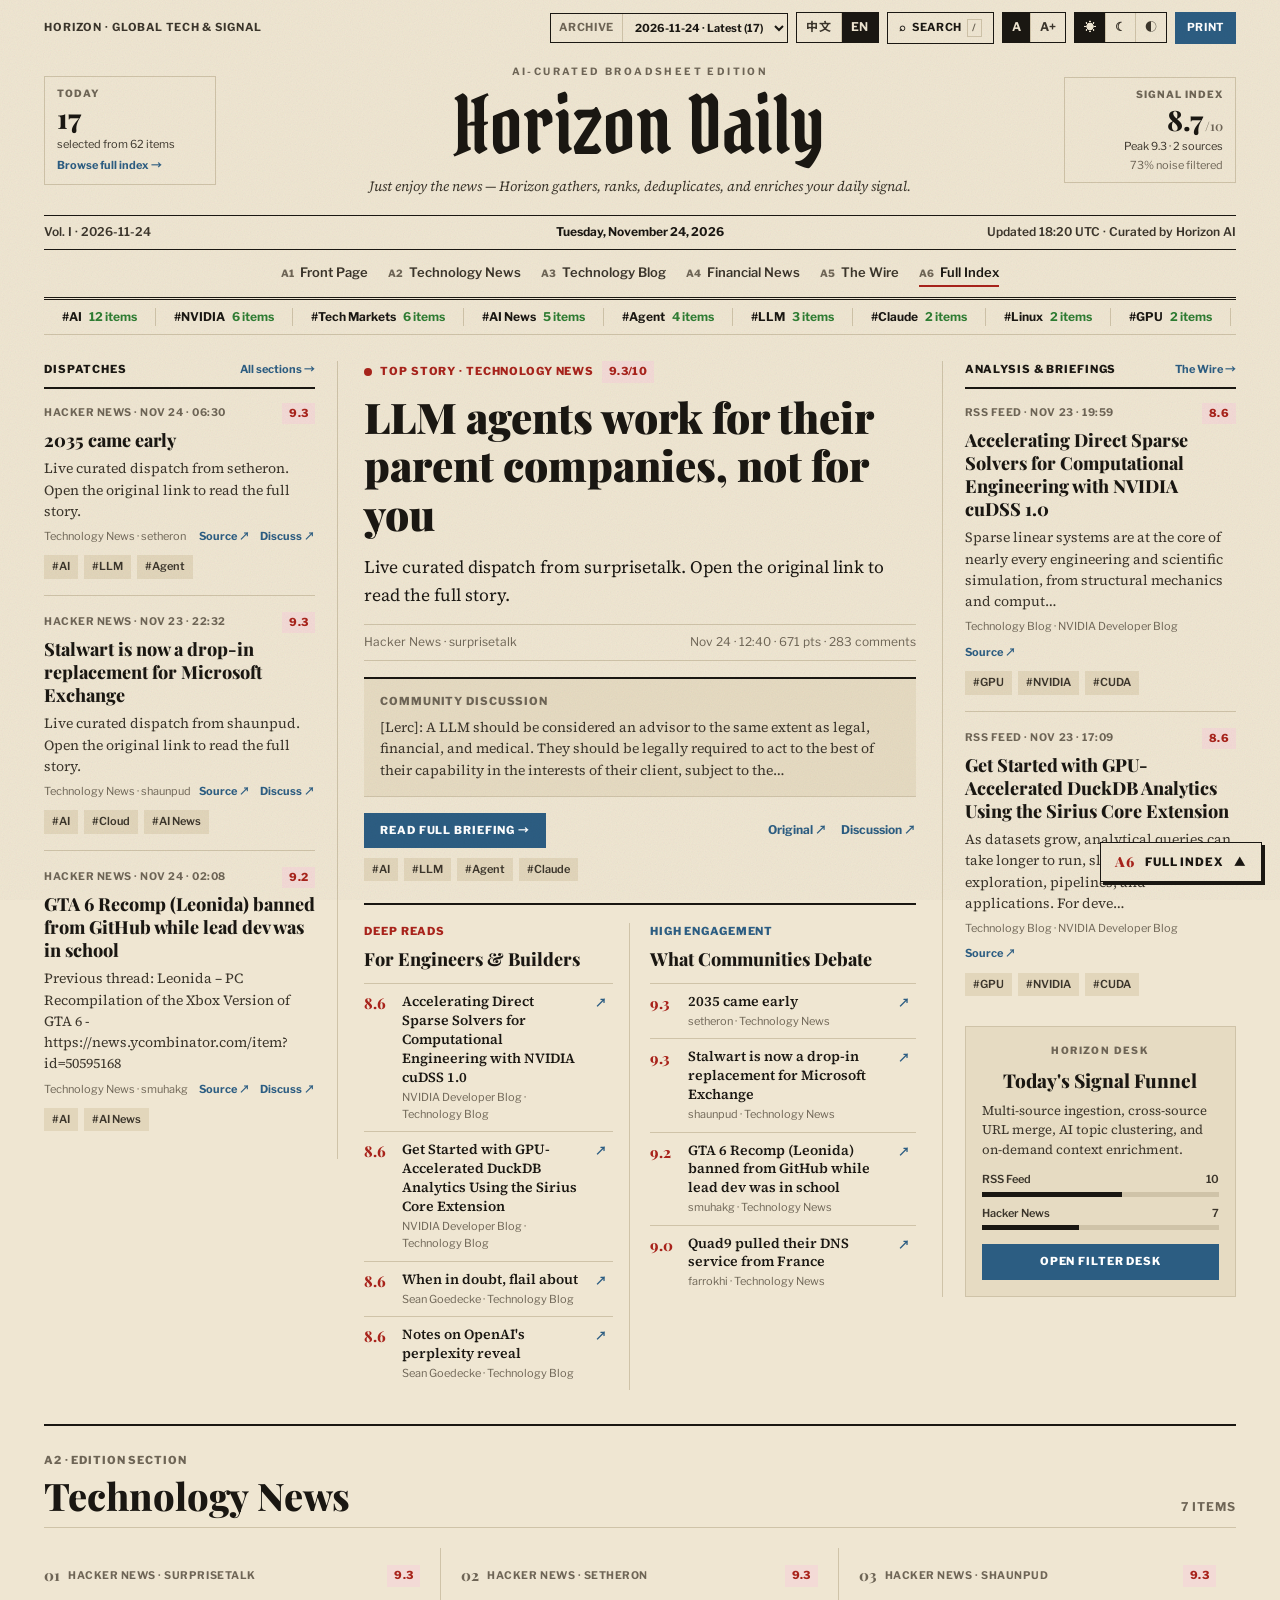
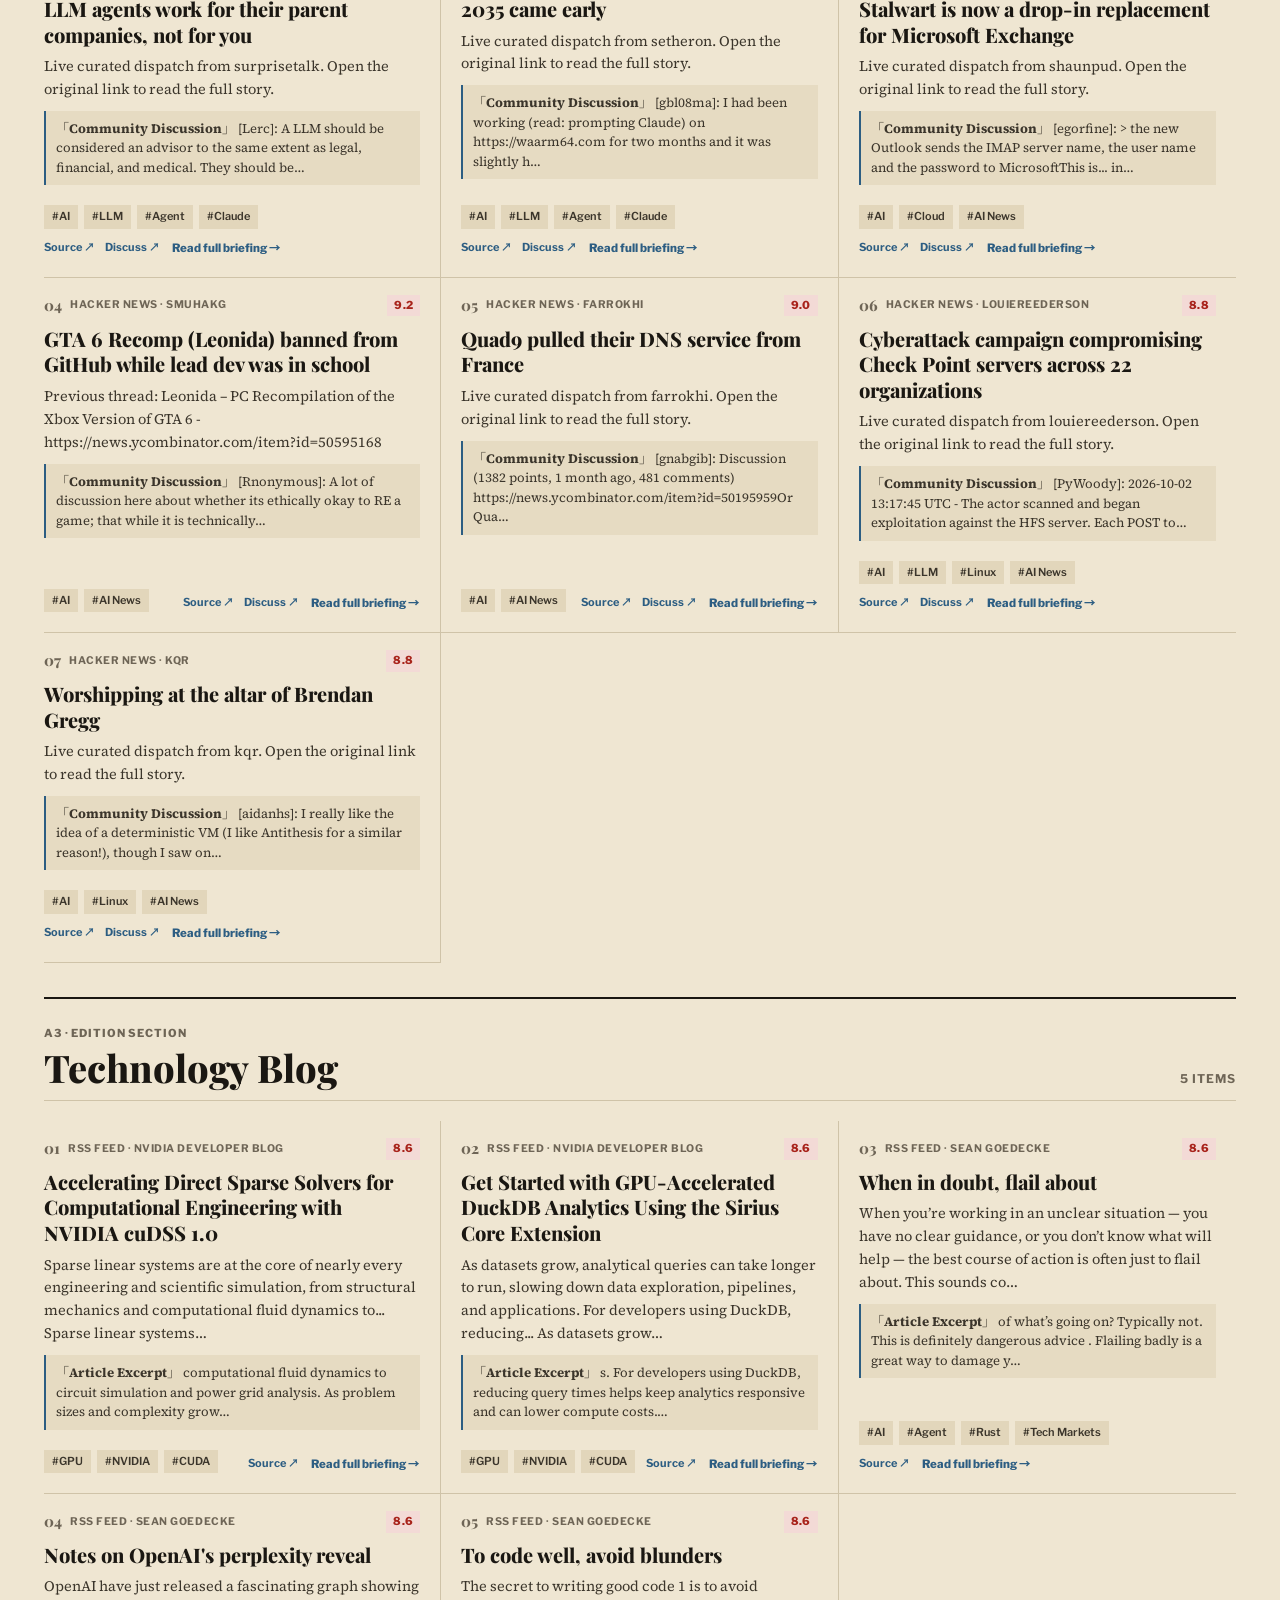
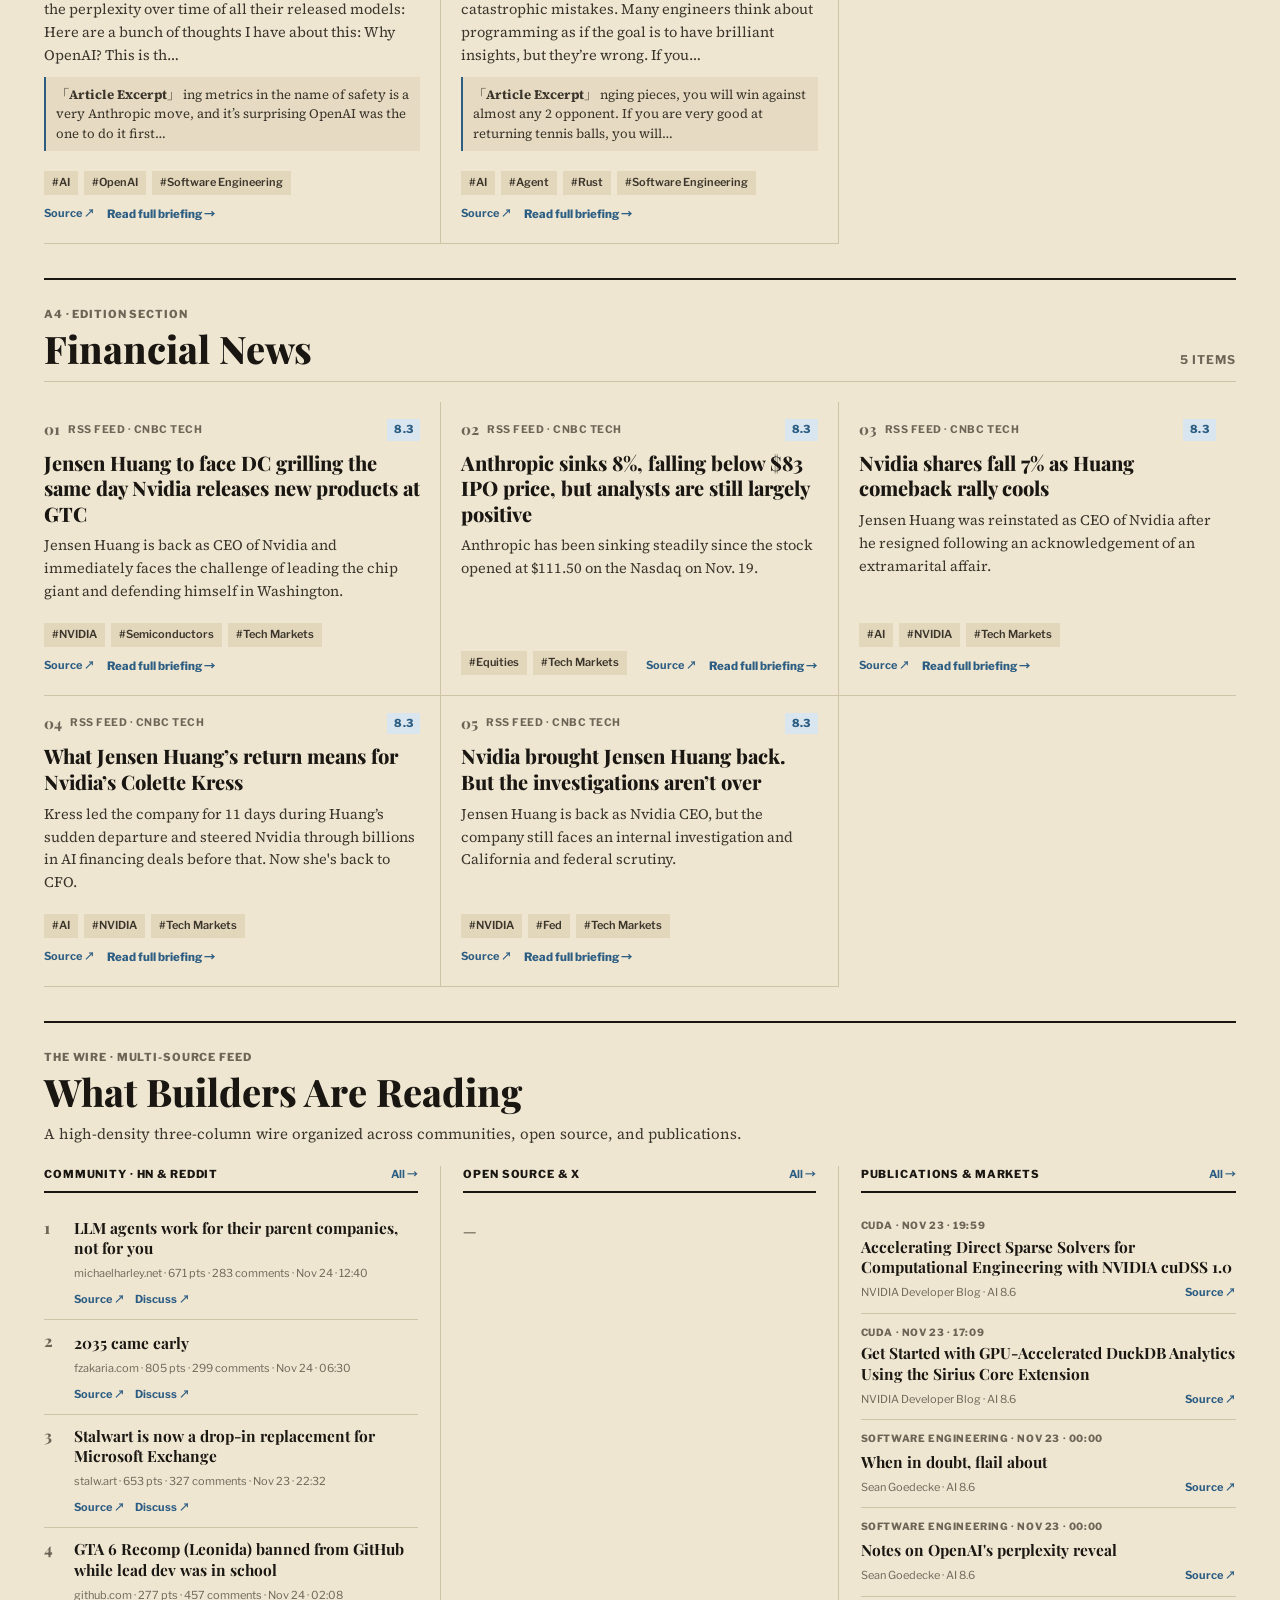
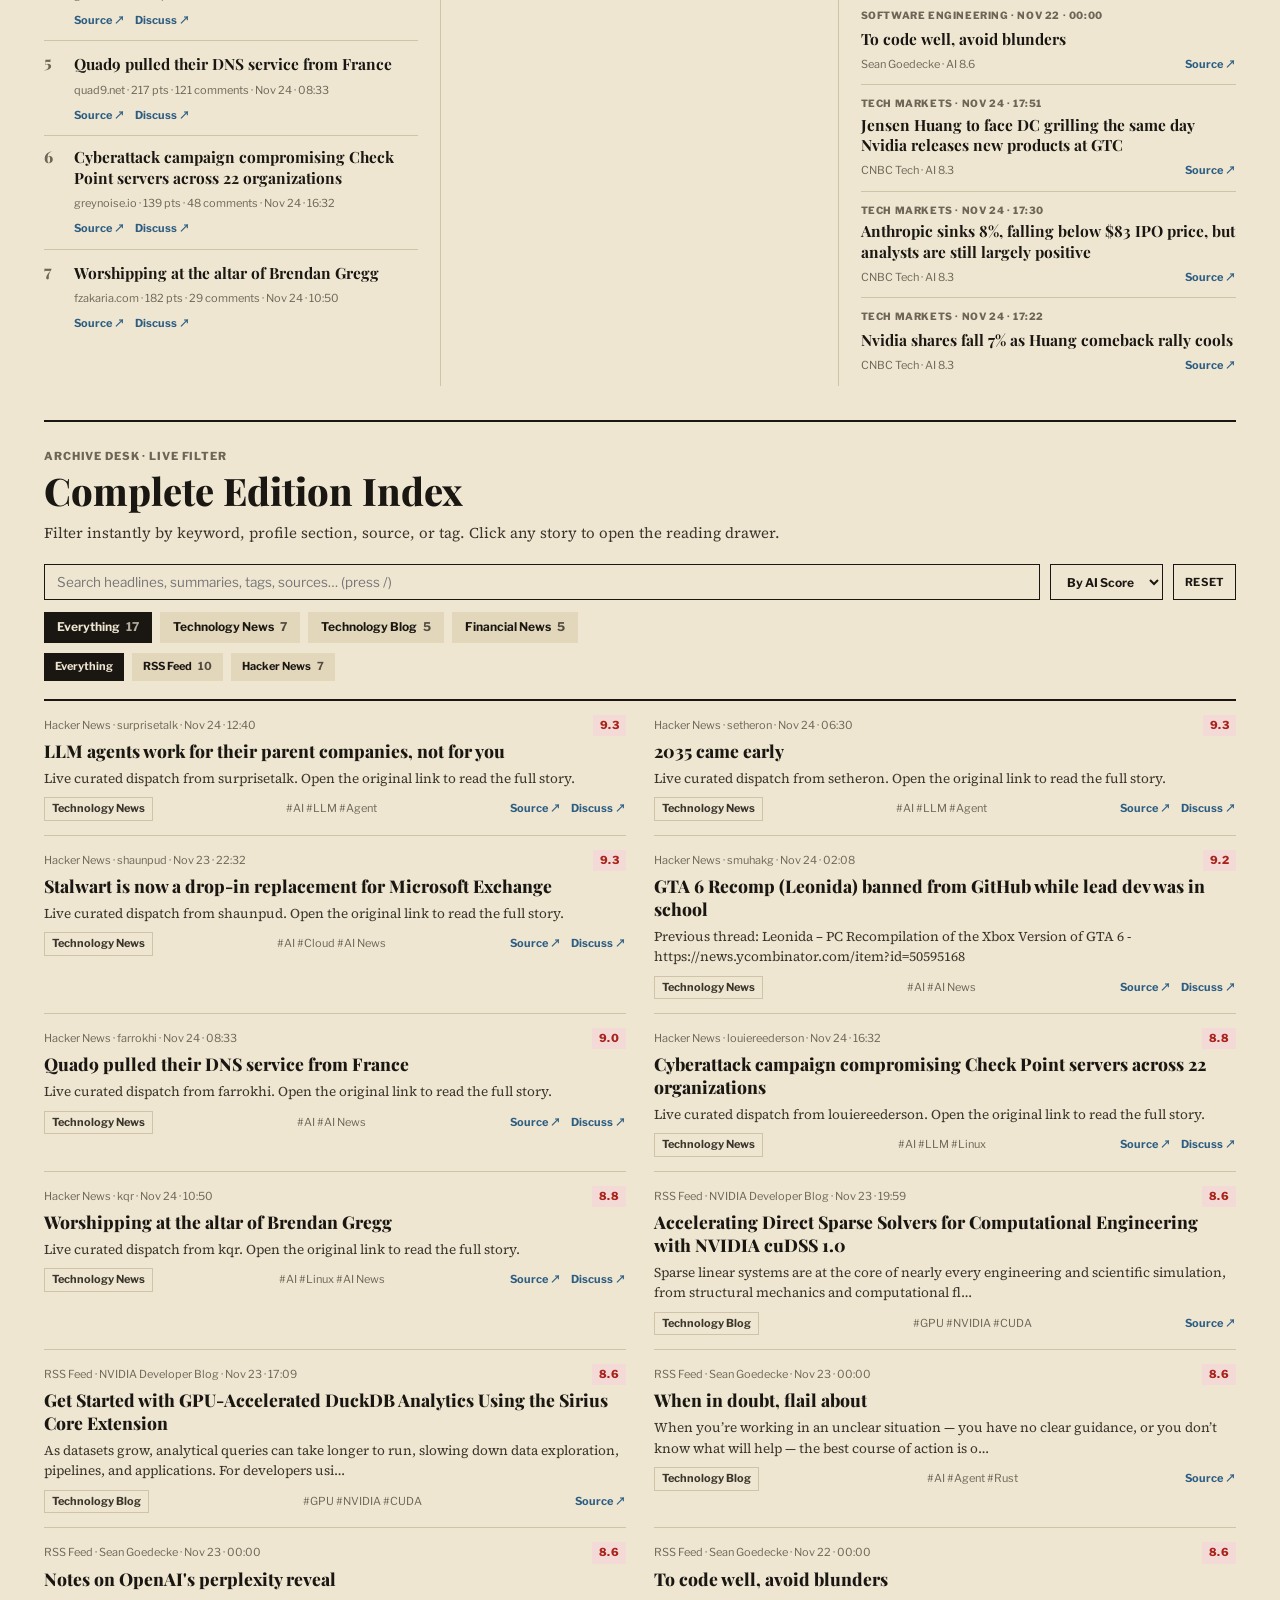
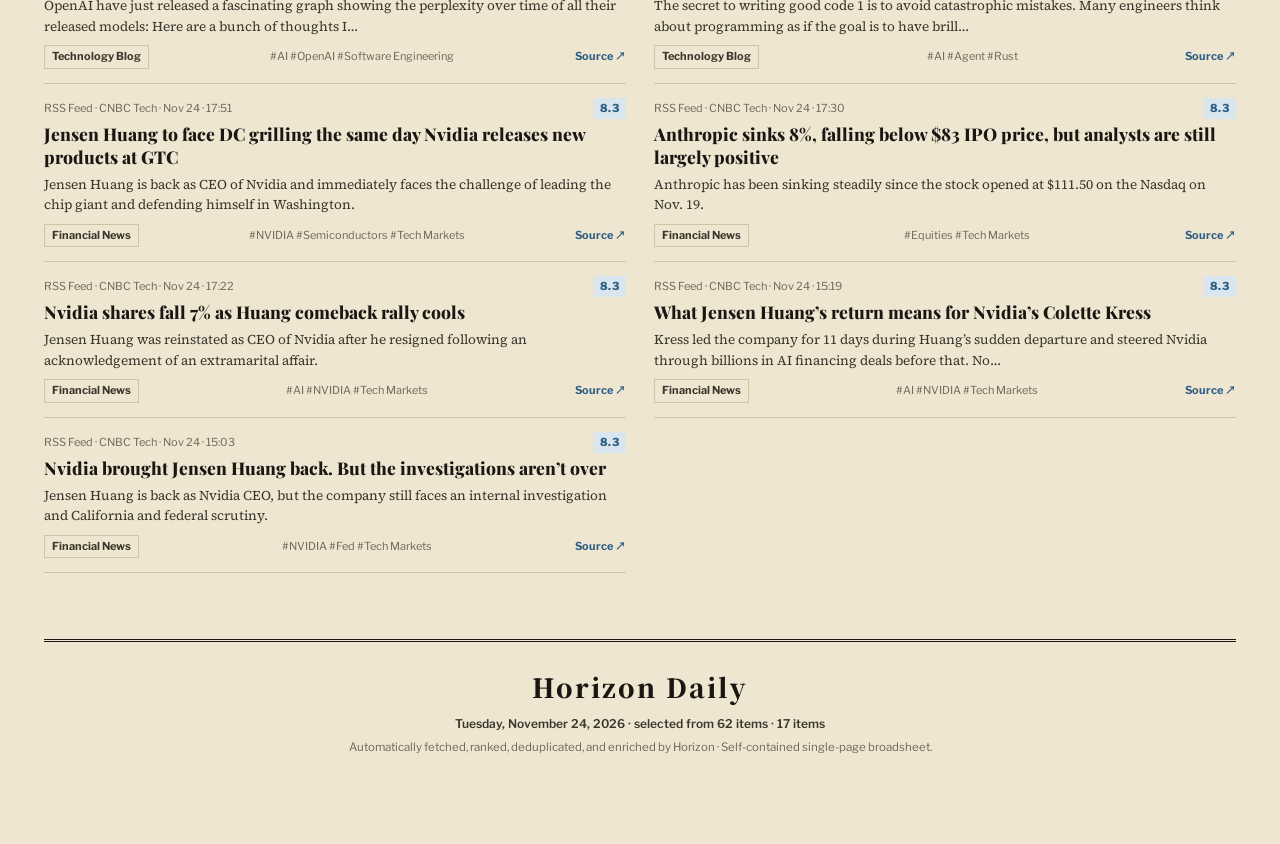
==== commit 603b1799: "fix: clean bilingual broadsheet UI and remove CJK leakage from EN edition" ====
--- a/2026-11-24-en.html
+++ b/2026-11-24-en.html
@@ -1825,7 +1825,7 @@
       <aside class="ear ear-left">
         <div class="ear-kicker">TODAY</div>
         <div class="ear-num">17</div>
-        <div class="ear-sub">selected from 58 items</div>
+        <div class="ear-sub">selected from 62 items</div>
         <a class="ear-link" href="#archive-desk">Browse full index →</a>
       </aside>
 
@@ -1837,9 +1837,9 @@
 
       <aside class="ear ear-right">
         <div class="ear-kicker">SIGNAL INDEX</div>
-        <div class="ear-num">8.8<span class="ear-unit">/10</span></div>
-        <div class="ear-sub">Peak 9.5 · 2 sources</div>
-        <div class="ear-link-muted">71% noise filtered</div>
+        <div class="ear-num">8.7<span class="ear-unit">/10</span></div>
+        <div class="ear-sub">Peak 9.3 · 2 sources</div>
+        <div class="ear-link-muted">73% noise filtered</div>
       </aside>
     </div>
 
@@ -1847,7 +1847,7 @@
     <div class="dateline">
       <div class="dateline-left">Vol. I · 2026-11-24</div>
       <div class="dateline-center">Tuesday, November 24, 2026</div>
-      <div class="dateline-right">Updated 05:44 UTC · Curated by Horizon AI</div>
+      <div class="dateline-right">Updated 18:20 UTC · Curated by Horizon AI</div>
     </div>
 
     <!-- Double-Rule Section Nav -->
@@ -1856,7 +1856,7 @@
     </nav>
 
     <!-- Continuous Signal Ticker Tape -->
-    <div class="ticker" aria-label="Trending signals"><div class="ticker-track"><button type="button" class="ticker-item" data-filter-tag="AI"><span class="t-name">#AI</span><span class="t-up">13 items</span></button><button type="button" class="ticker-item" data-filter-tag="NVIDIA"><span class="t-name">#NVIDIA</span><span class="t-up">7 items</span></button><button type="button" class="ticker-item" data-filter-tag="ai-news"><span class="t-name">#ai-news</span><span class="t-up">5 items</span></button><button type="button" class="ticker-item" data-filter-tag="tech-markets"><span class="t-name">#tech-markets</span><span class="t-up">5 items</span></button><button type="button" class="ticker-item" data-filter-tag="OpenAI"><span class="t-name">#OpenAI</span><span class="t-up">3 items</span></button><button type="button" class="ticker-item" data-filter-tag="GPU"><span class="t-name">#GPU</span><span class="t-up">3 items</span></button><button type="button" class="ticker-item" data-filter-tag="LLM"><span class="t-name">#LLM</span><span class="t-up">2 items</span></button><button type="button" class="ticker-item" data-filter-tag="美联储"><span class="t-name">#美联储</span><span class="t-up">2 items</span></button><button type="button" class="ticker-item" data-filter-tag="cuda"><span class="t-name">#cuda</span><span class="t-up">2 items</span></button><button type="button" class="ticker-item" data-filter-tag="Agent"><span class="t-name">#Agent</span><span class="t-up">2 items</span></button><button type="button" class="ticker-item" data-open-story="story-1"><span class="t-name">&quot;Dario is hyping the dangers so OSS model…</span><span class="t-hot">▲ 9.5</span></button><button type="button" class="ticker-item" data-open-story="story-2"><span class="t-name">Ladybird is now in alpha</span><span class="t-hot">▲ 9.5</span></button><button type="button" class="ticker-item" data-open-story="story-3"><span class="t-name">Nvidia Reinstates Jensen Huang as CEO</span><span class="t-hot">▲ 9.5</span></button><button type="button" class="ticker-item" data-open-story="story-4"><span class="t-name">GLM-5.4: Toward generalized coding with o…</span><span class="t-hot">▲ 9.4</span></button><button type="button" class="ticker-item" data-open-story="story-5"><span class="t-name">Per Arm&#x27;s request, this site will be disc…</span><span class="t-hot">▲ 9.3</span></button><button type="button" class="ticker-item" data-open-story="story-6"><span class="t-name">Free alternative TV network built from th…</span><span class="t-hot">▲ 9.3</span></button><button type="button" class="ticker-item" data-filter-tag="AI"><span class="t-name">#AI</span><span class="t-up">13 items</span></button><button type="button" class="ticker-item" data-filter-tag="NVIDIA"><span class="t-name">#NVIDIA</span><span class="t-up">7 items</span></button><button type="button" class="ticker-item" data-filter-tag="ai-news"><span class="t-name">#ai-news</span><span class="t-up">5 items</span></button><button type="button" class="ticker-item" data-filter-tag="tech-markets"><span class="t-name">#tech-markets</span><span class="t-up">5 items</span></button><button type="button" class="ticker-item" data-filter-tag="OpenAI"><span class="t-name">#OpenAI</span><span class="t-up">3 items</span></button><button type="button" class="ticker-item" data-filter-tag="GPU"><span class="t-name">#GPU</span><span class="t-up">3 items</span></button><button type="button" class="ticker-item" data-filter-tag="LLM"><span class="t-name">#LLM</span><span class="t-up">2 items</span></button><button type="button" class="ticker-item" data-filter-tag="美联储"><span class="t-name">#美联储</span><span class="t-up">2 items</span></button><button type="button" class="ticker-item" data-filter-tag="cuda"><span class="t-name">#cuda</span><span class="t-up">2 items</span></button><button type="button" class="ticker-item" data-filter-tag="Agent"><span class="t-name">#Agent</span><span class="t-up">2 items</span></button><button type="button" class="ticker-item" data-open-story="story-1"><span class="t-name">&quot;Dario is hyping the dangers so OSS model…</span><span class="t-hot">▲ 9.5</span></button><button type="button" class="ticker-item" data-open-story="story-2"><span class="t-name">Ladybird is now in alpha</span><span class="t-hot">▲ 9.5</span></button><button type="button" class="ticker-item" data-open-story="story-3"><span class="t-name">Nvidia Reinstates Jensen Huang as CEO</span><span class="t-hot">▲ 9.5</span></button><button type="button" class="ticker-item" data-open-story="story-4"><span class="t-name">GLM-5.4: Toward generalized coding with o…</span><span class="t-hot">▲ 9.4</span></button><button type="button" class="ticker-item" data-open-story="story-5"><span class="t-name">Per Arm&#x27;s request, this site will be disc…</span><span class="t-hot">▲ 9.3</span></button><button type="button" class="ticker-item" data-open-story="story-6"><span class="t-name">Free alternative TV network built from th…</span><span class="t-hot">▲ 9.3</span></button></div></div>
+    <div class="ticker" aria-label="Trending signals"><div class="ticker-track"><button type="button" class="ticker-item" data-filter-tag="AI"><span class="t-name">#AI</span><span class="t-up">12 items</span></button><button type="button" class="ticker-item" data-filter-tag="NVIDIA"><span class="t-name">#NVIDIA</span><span class="t-up">6 items</span></button><button type="button" class="ticker-item" data-filter-tag="Tech Markets"><span class="t-name">#Tech Markets</span><span class="t-up">6 items</span></button><button type="button" class="ticker-item" data-filter-tag="AI News"><span class="t-name">#AI News</span><span class="t-up">5 items</span></button><button type="button" class="ticker-item" data-filter-tag="Agent"><span class="t-name">#Agent</span><span class="t-up">4 items</span></button><button type="button" class="ticker-item" data-filter-tag="LLM"><span class="t-name">#LLM</span><span class="t-up">3 items</span></button><button type="button" class="ticker-item" data-filter-tag="Claude"><span class="t-name">#Claude</span><span class="t-up">2 items</span></button><button type="button" class="ticker-item" data-filter-tag="Linux"><span class="t-name">#Linux</span><span class="t-up">2 items</span></button><button type="button" class="ticker-item" data-filter-tag="GPU"><span class="t-name">#GPU</span><span class="t-up">2 items</span></button><button type="button" class="ticker-item" data-filter-tag="CUDA"><span class="t-name">#CUDA</span><span class="t-up">2 items</span></button><button type="button" class="ticker-item" data-open-story="story-1"><span class="t-name">LLM agents work for their parent companie…</span><span class="t-hot">▲ 9.3</span></button><button type="button" class="ticker-item" data-open-story="story-2"><span class="t-name">2035 came early</span><span class="t-hot">▲ 9.3</span></button><button type="button" class="ticker-item" data-open-story="story-3"><span class="t-name">Stalwart is now a drop-in replacement for…</span><span class="t-hot">▲ 9.3</span></button><button type="button" class="ticker-item" data-open-story="story-4"><span class="t-name">GTA 6 Recomp (Leonida) banned from GitHub…</span><span class="t-hot">▲ 9.2</span></button><button type="button" class="ticker-item" data-open-story="story-5"><span class="t-name">Quad9 pulled their DNS service from France</span><span class="t-hot">▲ 9.0</span></button><button type="button" class="ticker-item" data-open-story="story-6"><span class="t-name">Cyberattack campaign compromising Check P…</span><span class="t-hot">▲ 8.8</span></button><button type="button" class="ticker-item" data-filter-tag="AI"><span class="t-name">#AI</span><span class="t-up">12 items</span></button><button type="button" class="ticker-item" data-filter-tag="NVIDIA"><span class="t-name">#NVIDIA</span><span class="t-up">6 items</span></button><button type="button" class="ticker-item" data-filter-tag="Tech Markets"><span class="t-name">#Tech Markets</span><span class="t-up">6 items</span></button><button type="button" class="ticker-item" data-filter-tag="AI News"><span class="t-name">#AI News</span><span class="t-up">5 items</span></button><button type="button" class="ticker-item" data-filter-tag="Agent"><span class="t-name">#Agent</span><span class="t-up">4 items</span></button><button type="button" class="ticker-item" data-filter-tag="LLM"><span class="t-name">#LLM</span><span class="t-up">3 items</span></button><button type="button" class="ticker-item" data-filter-tag="Claude"><span class="t-name">#Claude</span><span class="t-up">2 items</span></button><button type="button" class="ticker-item" data-filter-tag="Linux"><span class="t-name">#Linux</span><span class="t-up">2 items</span></button><button type="button" class="ticker-item" data-filter-tag="GPU"><span class="t-name">#GPU</span><span class="t-up">2 items</span></button><button type="button" class="ticker-item" data-filter-tag="CUDA"><span class="t-name">#CUDA</span><span class="t-up">2 items</span></button><button type="button" class="ticker-item" data-open-story="story-1"><span class="t-name">LLM agents work for their parent companie…</span><span class="t-hot">▲ 9.3</span></button><button type="button" class="ticker-item" data-open-story="story-2"><span class="t-name">2035 came early</span><span class="t-hot">▲ 9.3</span></button><button type="button" class="ticker-item" data-open-story="story-3"><span class="t-name">Stalwart is now a drop-in replacement for…</span><span class="t-hot">▲ 9.3</span></button><button type="button" class="ticker-item" data-open-story="story-4"><span class="t-name">GTA 6 Recomp (Leonida) banned from GitHub…</span><span class="t-hot">▲ 9.2</span></button><button type="button" class="ticker-item" data-open-story="story-5"><span class="t-name">Quad9 pulled their DNS service from France</span><span class="t-hot">▲ 9.0</span></button><button type="button" class="ticker-item" data-open-story="story-6"><span class="t-name">Cyberattack campaign compromising Check P…</span><span class="t-hot">▲ 8.8</span></button></div></div>
 
     <!-- Main Broadsheet Canvas -->
     <main>
@@ -1868,30 +1868,30 @@
               <span>DISPATCHES</span>
               <a href="#sec-tech-news">All sections →</a>
             </div>
-            <article class="side-story"><div class="story-kicker-row"><span class="story-kicker">Hacker News · Nov 23 · 16:13</span><span class="score-pill score-hot">9.5</span></div><h3 class="side-headline"><button type="button" class="headline-trigger" data-open-story="story-2">Ladybird is now in alpha</button></h3><p class="side-summary">来自 janvdberg 的实时精选资讯，点击「阅读原文」查看完整报道与原始出处。</p><div class="story-byline-row"><span class="story-byline">Technology News · janvdberg</span><span class="inline-links"><a class="inline-ext-link" href="https://ladybird.org/posts/alpha/" target="_blank" rel="noopener noreferrer">Source ↗</a><a class="inline-ext-link" href="https://news.ycombinator.com/item?id=50614249" target="_blank" rel="noopener noreferrer">Discuss ↗</a></span></div><div class="tag-row"><button type="button" class="tag-chip" data-filter-tag="AI">#AI</button><button type="button" class="tag-chip" data-filter-tag="SQLite">#SQLite</button><button type="button" class="tag-chip" data-filter-tag="美联储">#美联储</button></div></article><article class="side-story"><div class="story-kicker-row"><span class="story-kicker">Hacker News · Nov 23 · 14:00</span><span class="score-pill score-hot">9.5</span></div><h3 class="side-headline"><button type="button" class="headline-trigger" data-open-story="story-3">Nvidia Reinstates Jensen Huang as CEO</button></h3><p class="side-summary">https://nvidianews.nvidia.com/news/nvidia-board-reinstates-j...https://www.cnbc.com/2026/11/23/nvidia-jensen-huang-congress...</p><div class="story-byline-row"><span class="story-byline">Technology News · jaz</span><span class="inline-links"><a class="inline-ext-link" href="https://www.cnbc.com/2026/11/23/nvidia-jensen-huang-ceo.html" target="_blank" rel="noopener noreferrer">Source ↗</a><a class="inline-ext-link" href="https://news.ycombinator.com/item?id=50611576" target="_blank" rel="noopener noreferrer">Discuss ↗</a></span></div><div class="tag-row"><button type="button" class="tag-chip" data-filter-tag="AI">#AI</button><button type="button" class="tag-chip" data-filter-tag="OpenAI">#OpenAI</button><button type="button" class="tag-chip" data-filter-tag="NVIDIA">#NVIDIA</button></div></article><article class="side-story"><div class="story-kicker-row"><span class="story-kicker">Hacker News · Nov 23 · 10:06</span><span class="score-pill score-hot">9.4</span></div><h3 class="side-headline"><button type="button" class="headline-trigger" data-open-story="story-4">GLM-5.4: Toward generalized coding with our first loop transformer</button></h3><p class="side-summary">来自 foohis 的实时精选资讯，点击「阅读原文」查看完整报道与原始出处。</p><div class="story-byline-row"><span class="story-byline">Technology News · foohis</span><span class="inline-links"><a class="inline-ext-link" href="https://z.ai/blog/glm-5.4" target="_blank" rel="noopener noreferrer">Source ↗</a><a class="inline-ext-link" href="https://news.ycombinator.com/item?id=50609685" target="_blank" rel="noopener noreferrer">Discuss ↗</a></span></div><div class="tag-row"><button type="button" class="tag-chip" data-filter-tag="AI">#AI</button><button type="button" class="tag-chip" data-filter-tag="LLM">#LLM</button><button type="button" class="tag-chip" data-filter-tag="芯片">#芯片</button></div></article>
+            <article class="side-story"><div class="story-kicker-row"><span class="story-kicker">Hacker News · Nov 24 · 06:30</span><span class="score-pill score-hot">9.3</span></div><h3 class="side-headline"><button type="button" class="headline-trigger" data-open-story="story-2">2035 came early</button></h3><p class="side-summary">Live curated dispatch from setheron. Open the original link to read the full story.</p><div class="story-byline-row"><span class="story-byline">Technology News · setheron</span><span class="inline-links"><a class="inline-ext-link" href="https://fzakaria.com/2026/11/23/2035-came-early" target="_blank" rel="noopener noreferrer">Source ↗</a><a class="inline-ext-link" href="https://news.ycombinator.com/item?id=50624497" target="_blank" rel="noopener noreferrer">Discuss ↗</a></span></div><div class="tag-row"><button type="button" class="tag-chip" data-filter-tag="AI">#AI</button><button type="button" class="tag-chip" data-filter-tag="LLM">#LLM</button><button type="button" class="tag-chip" data-filter-tag="Agent">#Agent</button></div></article><article class="side-story"><div class="story-kicker-row"><span class="story-kicker">Hacker News · Nov 23 · 22:32</span><span class="score-pill score-hot">9.3</span></div><h3 class="side-headline"><button type="button" class="headline-trigger" data-open-story="story-3">Stalwart is now a drop-in replacement for Microsoft Exchange</button></h3><p class="side-summary">Live curated dispatch from shaunpud. Open the original link to read the full story.</p><div class="story-byline-row"><span class="story-byline">Technology News · shaunpud</span><span class="inline-links"><a class="inline-ext-link" href="https://stalw.art/blog/microsoft-exchange-replacement/" target="_blank" rel="noopener noreferrer">Source ↗</a><a class="inline-ext-link" href="https://news.ycombinator.com/item?id=50620349" target="_blank" rel="noopener noreferrer">Discuss ↗</a></span></div><div class="tag-row"><button type="button" class="tag-chip" data-filter-tag="AI">#AI</button><button type="button" class="tag-chip" data-filter-tag="Cloud">#Cloud</button><button type="button" class="tag-chip" data-filter-tag="AI News">#AI News</button></div></article><article class="side-story"><div class="story-kicker-row"><span class="story-kicker">Hacker News · Nov 24 · 02:08</span><span class="score-pill score-hot">9.2</span></div><h3 class="side-headline"><button type="button" class="headline-trigger" data-open-story="story-4">GTA 6 Recomp (Leonida) banned from GitHub while lead dev was in school</button></h3><p class="side-summary">Previous thread: Leonida – PC Recompilation of the Xbox Version of GTA 6 - https://news.ycombinator.com/item?id=50595168</p><div class="story-byline-row"><span class="story-byline">Technology News · smuhakg</span><span class="inline-links"><a class="inline-ext-link" href="https://github.com/ItsNotRexed/Leonida/issues" target="_blank" rel="noopener noreferrer">Source ↗</a><a class="inline-ext-link" href="https://news.ycombinator.com/item?id=50622638" target="_blank" rel="noopener noreferrer">Discuss ↗</a></span></div><div class="tag-row"><button type="button" class="tag-chip" data-filter-tag="AI">#AI</button><button type="button" class="tag-chip" data-filter-tag="AI News">#AI News</button></div></article>
           </div>
 
           <article class="fp-col fp-center">
             <div class="lead-kicker-row">
               <span class="breaking-dot" aria-hidden="true"></span>
               <span class="kicker hot-kicker">TOP STORY · Technology News</span>
-              <span class="score-pill score-hot">9.5/10</span>
+              <span class="score-pill score-hot">9.3/10</span>
             </div>
             <h2 class="lead-headline">
-              <button type="button" class="headline-trigger" data-open-story="story-1">&quot;Dario is hyping the dangers so OSS models are illegal and he stays in control&quot;</button>
+              <button type="button" class="headline-trigger" data-open-story="story-1">LLM agents work for their parent companies, not for you</button>
             </h2>
-            <p class="lead-summary">来自 MrBuddyCasino 的实时精选资讯，点击「阅读原文」查看完整报道与原始出处。</p>
+            <p class="lead-summary">Live curated dispatch from surprisetalk. Open the original link to read the full story.</p>
             <div class="story-meta lead-meta">
-              <span>Hacker News · MrBuddyCasino</span>
-              <span>Nov 23 · 17:07 · 1431 pts · 803 comments</span>
+              <span>Hacker News · surprisetalk</span>
+              <span>Nov 24 · 12:40 · 671 pts · 283 comments</span>
             </div>
-            <div class="lead-deck-grid"><div class="lead-deck-cell"><div class="kicker">社区讨论摘录</div><p>[cs702]: The full comment is worth reposting here in its entirety:&gt; Dario&#x27;s spiel since GPT-2 has always been about hyping the dangers so that open models would be made illegal and *he* would stay in control.&gt; He left O…</p></div></div>
+            <div class="lead-deck-grid"><div class="lead-deck-cell"><div class="kicker">Community Discussion</div><p>[Lerc]: A LLM should be considered an advisor to the same extent as legal, financial, and medical. They should be legally required to act to the best of their capability in the interests of their client, subject to the…</p></div></div>
             <div class="lead-actions">
               <button type="button" class="solid-cta solid-cta-inline" data-open-story="story-1">Read full briefing →</button>
-              <div class="lead-ext"><a class="editorial-link" href="https://twitter.com/ylecun/status/2124550037912920090" target="_blank" rel="noopener noreferrer">Original ↗</a><a class="editorial-link" href="https://news.ycombinator.com/item?id=50615308" target="_blank" rel="noopener noreferrer">Discussion ↗</a></div>
+              <div class="lead-ext"><a class="editorial-link" href="https://michaelharley.net/posts/2026/11/01/llm-agents-work-for-their-parent-companies-not-for-you/" target="_blank" rel="noopener noreferrer">Original ↗</a><a class="editorial-link" href="https://news.ycombinator.com/item?id=50627340" target="_blank" rel="noopener noreferrer">Discussion ↗</a></div>
             </div>
-            <div class="tag-row"><button type="button" class="tag-chip" data-filter-tag="AI">#AI</button><button type="button" class="tag-chip" data-filter-tag="LLM">#LLM</button><button type="button" class="tag-chip" data-filter-tag="OpenAI">#OpenAI</button><button type="button" class="tag-chip" data-filter-tag="GPU">#GPU</button></div>
-            <div class="spotlight-grid"><div class="spotlight-col"><div class="kicker hot-kicker">DEEP READS</div><h3 class="spotlight-heading">For Engineers &amp; Builders</h3><div class="spotlight-list"><div class="spotlight-row"><button type="button" class="spot-btn" data-open-story="story-8"><span class="spot-score">8.6</span><span class="spot-body"><span class="spot-title">Accelerating Direct Sparse Solvers for Computational Engineering with NVIDIA cuDSS 1.0</span><span class="spot-meta">NVIDIA Developer Blog · Technology Blog</span></span></button><a class="spot-ext" href="https://developer.nvidia.com/blog/accelerating-direct-sparse-solvers-for-computational-engineering-with-nvidia-cudss-1-0/" target="_blank" rel="noopener noreferrer" title="developer.nvidia.com">↗</a></div><div class="spotlight-row"><button type="button" class="spot-btn" data-open-story="story-9"><span class="spot-score">8.6</span><span class="spot-body"><span class="spot-title">Get Started with GPU-Accelerated DuckDB Analytics Using the Sirius Core Extension</span><span class="spot-meta">NVIDIA Developer Blog · Technology Blog</span></span></button><a class="spot-ext" href="https://developer.nvidia.com/blog/get-started-with-gpu-accelerated-duckdb-analytics-using-the-sirius-core-extension/" target="_blank" rel="noopener noreferrer" title="developer.nvidia.com">↗</a></div><div class="spotlight-row"><button type="button" class="spot-btn" data-open-story="story-10"><span class="spot-score">8.6</span><span class="spot-body"><span class="spot-title">When in doubt, flail about</span><span class="spot-meta">Sean Goedecke · Technology Blog</span></span></button><a class="spot-ext" href="https://seangoedecke.com/when-in-doubt-flail-about/" target="_blank" rel="noopener noreferrer" title="seangoedecke.com">↗</a></div><div class="spotlight-row"><button type="button" class="spot-btn" data-open-story="story-11"><span class="spot-score">8.6</span><span class="spot-body"><span class="spot-title">Notes on OpenAI&#x27;s perplexity reveal</span><span class="spot-meta">Sean Goedecke · Technology Blog</span></span></button><a class="spot-ext" href="https://seangoedecke.com/notes-on-openais-perplexity-reveal/" target="_blank" rel="noopener noreferrer" title="seangoedecke.com">↗</a></div></div></div><div class="spotlight-col"><div class="kicker accent-kicker">HIGH ENGAGEMENT</div><h3 class="spotlight-heading">What Communities Debate</h3><div class="spotlight-list"><div class="spotlight-row"><button type="button" class="spot-btn" data-open-story="story-3"><span class="spot-score">9.5</span><span class="spot-body"><span class="spot-title">Nvidia Reinstates Jensen Huang as CEO</span><span class="spot-meta">jaz · Technology News</span></span></button><a class="spot-ext" href="https://www.cnbc.com/2026/11/23/nvidia-jensen-huang-ceo.html" target="_blank" rel="noopener noreferrer" title="cnbc.com">↗</a></div><div class="spotlight-row"><button type="button" class="spot-btn" data-open-story="story-2"><span class="spot-score">9.5</span><span class="spot-body"><span class="spot-title">Ladybird is now in alpha</span><span class="spot-meta">janvdberg · Technology News</span></span></button><a class="spot-ext" href="https://ladybird.org/posts/alpha/" target="_blank" rel="noopener noreferrer" title="ladybird.org">↗</a></div><div class="spotlight-row"><button type="button" class="spot-btn" data-open-story="story-4"><span class="spot-score">9.4</span><span class="spot-body"><span class="spot-title">GLM-5.4: Toward generalized coding with our first loop transformer</span><span class="spot-meta">foohis · Technology News</span></span></button><a class="spot-ext" href="https://z.ai/blog/glm-5.4" target="_blank" rel="noopener noreferrer" title="z.ai">↗</a></div><div class="spotlight-row"><button type="button" class="spot-btn" data-open-story="story-5"><span class="spot-score">9.3</span><span class="spot-body"><span class="spot-title">Per Arm&#x27;s request, this site will be discontinued on 4 December 2026 :(</span><span class="spot-meta">tech234a · Technology News</span></span></button><a class="spot-ext" href="https://arm.jonpalmisc.com/" target="_blank" rel="noopener noreferrer" title="arm.jonpalmisc.com">↗</a></div></div></div></div>
+            <div class="tag-row"><button type="button" class="tag-chip" data-filter-tag="AI">#AI</button><button type="button" class="tag-chip" data-filter-tag="LLM">#LLM</button><button type="button" class="tag-chip" data-filter-tag="Agent">#Agent</button><button type="button" class="tag-chip" data-filter-tag="Claude">#Claude</button></div>
+            <div class="spotlight-grid"><div class="spotlight-col"><div class="kicker hot-kicker">DEEP READS</div><h3 class="spotlight-heading">For Engineers &amp; Builders</h3><div class="spotlight-list"><div class="spotlight-row"><button type="button" class="spot-btn" data-open-story="story-8"><span class="spot-score">8.6</span><span class="spot-body"><span class="spot-title">Accelerating Direct Sparse Solvers for Computational Engineering with NVIDIA cuDSS 1.0</span><span class="spot-meta">NVIDIA Developer Blog · Technology Blog</span></span></button><a class="spot-ext" href="https://developer.nvidia.com/blog/accelerating-direct-sparse-solvers-for-computational-engineering-with-nvidia-cudss-1-0/" target="_blank" rel="noopener noreferrer" title="developer.nvidia.com">↗</a></div><div class="spotlight-row"><button type="button" class="spot-btn" data-open-story="story-9"><span class="spot-score">8.6</span><span class="spot-body"><span class="spot-title">Get Started with GPU-Accelerated DuckDB Analytics Using the Sirius Core Extension</span><span class="spot-meta">NVIDIA Developer Blog · Technology Blog</span></span></button><a class="spot-ext" href="https://developer.nvidia.com/blog/get-started-with-gpu-accelerated-duckdb-analytics-using-the-sirius-core-extension/" target="_blank" rel="noopener noreferrer" title="developer.nvidia.com">↗</a></div><div class="spotlight-row"><button type="button" class="spot-btn" data-open-story="story-10"><span class="spot-score">8.6</span><span class="spot-body"><span class="spot-title">When in doubt, flail about</span><span class="spot-meta">Sean Goedecke · Technology Blog</span></span></button><a class="spot-ext" href="https://seangoedecke.com/when-in-doubt-flail-about/" target="_blank" rel="noopener noreferrer" title="seangoedecke.com">↗</a></div><div class="spotlight-row"><button type="button" class="spot-btn" data-open-story="story-11"><span class="spot-score">8.6</span><span class="spot-body"><span class="spot-title">Notes on OpenAI&#x27;s perplexity reveal</span><span class="spot-meta">Sean Goedecke · Technology Blog</span></span></button><a class="spot-ext" href="https://seangoedecke.com/notes-on-openais-perplexity-reveal/" target="_blank" rel="noopener noreferrer" title="seangoedecke.com">↗</a></div></div></div><div class="spotlight-col"><div class="kicker accent-kicker">HIGH ENGAGEMENT</div><h3 class="spotlight-heading">What Communities Debate</h3><div class="spotlight-list"><div class="spotlight-row"><button type="button" class="spot-btn" data-open-story="story-2"><span class="spot-score">9.3</span><span class="spot-body"><span class="spot-title">2035 came early</span><span class="spot-meta">setheron · Technology News</span></span></button><a class="spot-ext" href="https://fzakaria.com/2026/11/23/2035-came-early" target="_blank" rel="noopener noreferrer" title="fzakaria.com">↗</a></div><div class="spotlight-row"><button type="button" class="spot-btn" data-open-story="story-3"><span class="spot-score">9.3</span><span class="spot-body"><span class="spot-title">Stalwart is now a drop-in replacement for Microsoft Exchange</span><span class="spot-meta">shaunpud · Technology News</span></span></button><a class="spot-ext" href="https://stalw.art/blog/microsoft-exchange-replacement/" target="_blank" rel="noopener noreferrer" title="stalw.art">↗</a></div><div class="spotlight-row"><button type="button" class="spot-btn" data-open-story="story-4"><span class="spot-score">9.2</span><span class="spot-body"><span class="spot-title">GTA 6 Recomp (Leonida) banned from GitHub while lead dev was in school</span><span class="spot-meta">smuhakg · Technology News</span></span></button><a class="spot-ext" href="https://github.com/ItsNotRexed/Leonida/issues" target="_blank" rel="noopener noreferrer" title="github.com">↗</a></div><div class="spotlight-row"><button type="button" class="spot-btn" data-open-story="story-5"><span class="spot-score">9.0</span><span class="spot-body"><span class="spot-title">Quad9 pulled their DNS service from France</span><span class="spot-meta">farrokhi · Technology News</span></span></button><a class="spot-ext" href="https://quad9.net/news/blog/quad9-service-deactivation-in-france/" target="_blank" rel="noopener noreferrer" title="quad9.net">↗</a></div></div></div></div>
           </article>
 
           <div class="fp-col fp-right">
@@ -1899,22 +1899,22 @@
               <span>ANALYSIS &amp; BRIEFINGS</span>
               <a href="#the-wire">The Wire →</a>
             </div>
-            <article class="side-story"><div class="story-kicker-row"><span class="story-kicker">RSS Feed · Nov 23 · 19:59</span><span class="score-pill score-hot">8.6</span></div><h3 class="side-headline"><button type="button" class="headline-trigger" data-open-story="story-8">Accelerating Direct Sparse Solvers for Computational Engineering with NVIDIA cuDSS 1.0</button></h3><p class="side-summary">Sparse linear systems are at the core of nearly every engineering and scientific simulation, from structural mechanics and comput…</p><div class="story-byline-row"><span class="story-byline">Technology Blog · NVIDIA Developer Blog</span><span class="inline-links"><a class="inline-ext-link" href="https://developer.nvidia.com/blog/accelerating-direct-sparse-solvers-for-computational-engineering-with-nvidia-cudss-1-0/" target="_blank" rel="noopener noreferrer">Source ↗</a></span></div><div class="tag-row"><button type="button" class="tag-chip" data-filter-tag="GPU">#GPU</button><button type="button" class="tag-chip" data-filter-tag="NVIDIA">#NVIDIA</button><button type="button" class="tag-chip" data-filter-tag="cuda">#cuda</button></div></article><article class="side-story"><div class="story-kicker-row"><span class="story-kicker">RSS Feed · Nov 23 · 17:09</span><span class="score-pill score-hot">8.6</span></div><h3 class="side-headline"><button type="button" class="headline-trigger" data-open-story="story-9">Get Started with GPU-Accelerated DuckDB Analytics Using the Sirius Core Extension</button></h3><p class="side-summary">As datasets grow, analytical queries can take longer to run, slowing down data exploration, pipelines, and applications. For deve…</p><div class="story-byline-row"><span class="story-byline">Technology Blog · NVIDIA Developer Blog</span><span class="inline-links"><a class="inline-ext-link" href="https://developer.nvidia.com/blog/get-started-with-gpu-accelerated-duckdb-analytics-using-the-sirius-core-extension/" target="_blank" rel="noopener noreferrer">Source ↗</a></span></div><div class="tag-row"><button type="button" class="tag-chip" data-filter-tag="GPU">#GPU</button><button type="button" class="tag-chip" data-filter-tag="NVIDIA">#NVIDIA</button><button type="button" class="tag-chip" data-filter-tag="cuda">#cuda</button></div></article>
+            <article class="side-story"><div class="story-kicker-row"><span class="story-kicker">RSS Feed · Nov 23 · 19:59</span><span class="score-pill score-hot">8.6</span></div><h3 class="side-headline"><button type="button" class="headline-trigger" data-open-story="story-8">Accelerating Direct Sparse Solvers for Computational Engineering with NVIDIA cuDSS 1.0</button></h3><p class="side-summary">Sparse linear systems are at the core of nearly every engineering and scientific simulation, from structural mechanics and comput…</p><div class="story-byline-row"><span class="story-byline">Technology Blog · NVIDIA Developer Blog</span><span class="inline-links"><a class="inline-ext-link" href="https://developer.nvidia.com/blog/accelerating-direct-sparse-solvers-for-computational-engineering-with-nvidia-cudss-1-0/" target="_blank" rel="noopener noreferrer">Source ↗</a></span></div><div class="tag-row"><button type="button" class="tag-chip" data-filter-tag="GPU">#GPU</button><button type="button" class="tag-chip" data-filter-tag="NVIDIA">#NVIDIA</button><button type="button" class="tag-chip" data-filter-tag="CUDA">#CUDA</button></div></article><article class="side-story"><div class="story-kicker-row"><span class="story-kicker">RSS Feed · Nov 23 · 17:09</span><span class="score-pill score-hot">8.6</span></div><h3 class="side-headline"><button type="button" class="headline-trigger" data-open-story="story-9">Get Started with GPU-Accelerated DuckDB Analytics Using the Sirius Core Extension</button></h3><p class="side-summary">As datasets grow, analytical queries can take longer to run, slowing down data exploration, pipelines, and applications. For deve…</p><div class="story-byline-row"><span class="story-byline">Technology Blog · NVIDIA Developer Blog</span><span class="inline-links"><a class="inline-ext-link" href="https://developer.nvidia.com/blog/get-started-with-gpu-accelerated-duckdb-analytics-using-the-sirius-core-extension/" target="_blank" rel="noopener noreferrer">Source ↗</a></span></div><div class="tag-row"><button type="button" class="tag-chip" data-filter-tag="GPU">#GPU</button><button type="button" class="tag-chip" data-filter-tag="NVIDIA">#NVIDIA</button><button type="button" class="tag-chip" data-filter-tag="CUDA">#CUDA</button></div></article>
             <div class="desk-box"><div class="desk-kicker">HORIZON DESK</div><h3 class="desk-title">Today&#x27;s Signal Funnel</h3><p class="desk-desc">Multi-source ingestion, cross-source URL merge, AI topic clustering, and on-demand context enrichment.</p><div class="funnel-bars"><div class="funnel-row"><div class="funnel-label"><span>RSS Feed</span><span class="mono">10</span></div><div class="funnel-track"><div class="funnel-fill" style="width:59%"></div></div></div><div class="funnel-row"><div class="funnel-label"><span>Hacker News</span><span class="mono">7</span></div><div class="funnel-track"><div class="funnel-fill" style="width:41%"></div></div></div></div><a class="solid-cta" href="#archive-desk">Open Filter Desk</a></div>
           </div>
         </div>
       </section>
         
-      <section class="band profile-band" id="sec-tech-news" data-page-code="A2" data-page-label="Technology News"><div class="band-head"><div class="kicker">A2 · EDITION SECTION</div><div class="band-title-row"><h2 class="band-title">Technology News</h2><span class="band-count">7 items</span></div></div><div class="section-grid section-grid-3"><article class="section-card"><div class="card-top"><span class="card-num">01</span><span class="story-kicker">Hacker News · MrBuddyCasino</span><span class="score-pill score-hot">9.5</span></div><h3 class="card-headline"><button type="button" class="headline-trigger" data-open-story="story-1">&quot;Dario is hyping the dangers so OSS models are illegal and he stays in control&quot;</button></h3><p class="card-summary">来自 MrBuddyCasino 的实时精选资讯，点击「阅读原文」查看完整报道与原始出处。</p><div class="card-teaser"><strong>「社区讨论摘录」</strong> [cs702]: The full comment is worth reposting here in its entirety:&gt; Dario&#x27;s spiel since GPT-2 has always been abou…</div><div class="card-foot"><div class="tag-row"><button type="button" class="tag-chip" data-filter-tag="AI">#AI</button><button type="button" class="tag-chip" data-filter-tag="LLM">#LLM</button><button type="button" class="tag-chip" data-filter-tag="OpenAI">#OpenAI</button><button type="button" class="tag-chip" data-filter-tag="GPU">#GPU</button></div><div class="card-actions"><span class="inline-links"><a class="inline-ext-link" href="https://twitter.com/ylecun/status/2124550037912920090" target="_blank" rel="noopener noreferrer">Source ↗</a><a class="inline-ext-link" href="https://news.ycombinator.com/item?id=50615308" target="_blank" rel="noopener noreferrer">Discuss ↗</a></span><button type="button" class="text-action" data-open-story="story-1">Read full briefing →</button></div></div></article><article class="section-card"><div class="card-top"><span class="card-num">02</span><span class="story-kicker">Hacker News · janvdberg</span><span class="score-pill score-hot">9.5</span></div><h3 class="card-headline"><button type="button" class="headline-trigger" data-open-story="story-2">Ladybird is now in alpha</button></h3><p class="card-summary">来自 janvdberg 的实时精选资讯，点击「阅读原文」查看完整报道与原始出处。</p><div class="card-teaser"><strong>「社区讨论摘录」</strong> [freakynit]: This actually worked amazingly well.I tested a lot of sites.. a few that were already opened in my fi…</div><div class="card-foot"><div class="tag-row"><button type="button" class="tag-chip" data-filter-tag="AI">#AI</button><button type="button" class="tag-chip" data-filter-tag="SQLite">#SQLite</button><button type="button" class="tag-chip" data-filter-tag="美联储">#美联储</button><button type="button" class="tag-chip" data-filter-tag="ai-news">#ai-news</button></div><div class="card-actions"><span class="inline-links"><a class="inline-ext-link" href="https://ladybird.org/posts/alpha/" target="_blank" rel="noopener noreferrer">Source ↗</a><a class="inline-ext-link" href="https://news.ycombinator.com/item?id=50614249" target="_blank" rel="noopener noreferrer">Discuss ↗</a></span><button type="button" class="text-action" data-open-story="story-2">Read full briefing →</button></div></div></article><article class="section-card"><div class="card-top"><span class="card-num">03</span><span class="story-kicker">Hacker News · jaz</span><span class="score-pill score-hot">9.5</span></div><h3 class="card-headline"><button type="button" class="headline-trigger" data-open-story="story-3">Nvidia Reinstates Jensen Huang as CEO</button></h3><p class="card-summary">https://nvidianews.nvidia.com/news/nvidia-board-reinstates-j...https://www.cnbc.com/2026/11/23/nvidia-jensen-huang-congress...</p><div class="card-teaser"><strong>「社区讨论摘录」</strong> [chunky1994]: “ In the process of reaching its decision, the Board received input from senior levels of the United…</div><div class="card-foot"><div class="tag-row"><button type="button" class="tag-chip" data-filter-tag="AI">#AI</button><button type="button" class="tag-chip" data-filter-tag="OpenAI">#OpenAI</button><button type="button" class="tag-chip" data-filter-tag="NVIDIA">#NVIDIA</button><button type="button" class="tag-chip" data-filter-tag="美联储">#美联储</button></div><div class="card-actions"><span class="inline-links"><a class="inline-ext-link" href="https://www.cnbc.com/2026/11/23/nvidia-jensen-huang-ceo.html" target="_blank" rel="noopener noreferrer">Source ↗</a><a class="inline-ext-link" href="https://news.ycombinator.com/item?id=50611576" target="_blank" rel="noopener noreferrer">Discuss ↗</a></span><button type="button" class="text-action" data-open-story="story-3">Read full briefing →</button></div></div></article><article class="section-card"><div class="card-top"><span class="card-num">04</span><span class="story-kicker">Hacker News · foohis</span><span class="score-pill score-hot">9.4</span></div><h3 class="card-headline"><button type="button" class="headline-trigger" data-open-story="story-4">GLM-5.4: Toward generalized coding with our first loop transformer</button></h3><p class="card-summary">来自 foohis 的实时精选资讯，点击「阅读原文」查看完整报道与原始出处。</p><div class="card-teaser"><strong>「社区讨论摘录」</strong> [HarHarVeryFunny]: I love the transparency, or at least given technical details, that Zhipu provide - a refreshing…</div><div class="card-foot"><div class="tag-row"><button type="button" class="tag-chip" data-filter-tag="AI">#AI</button><button type="button" class="tag-chip" data-filter-tag="LLM">#LLM</button><button type="button" class="tag-chip" data-filter-tag="芯片">#芯片</button><button type="button" class="tag-chip" data-filter-tag="ai-news">#ai-news</button></div><div class="card-actions"><span class="inline-links"><a class="inline-ext-link" href="https://z.ai/blog/glm-5.4" target="_blank" rel="noopener noreferrer">Source ↗</a><a class="inline-ext-link" href="https://news.ycombinator.com/item?id=50609685" target="_blank" rel="noopener noreferrer">Discuss ↗</a></span><button type="button" class="text-action" data-open-story="story-4">Read full briefing →</button></div></div></article><article class="section-card"><div class="card-top"><span class="card-num">05</span><span class="story-kicker">Hacker News · tech234a</span><span class="score-pill score-hot">9.3</span></div><h3 class="card-headline"><button type="button" class="headline-trigger" data-open-story="story-5">Per Arm&#x27;s request, this site will be discontinued on 4 December 2026 :(</button></h3><p class="card-summary">来自 tech234a 的实时精选资讯，点击「阅读原文」查看完整报道与原始出处。</p><div class="card-teaser"><strong>「社区讨论摘录」</strong> [jonpalmisc]: Hi, didn&#x27;t expect to see this here, so adding a bit of info:They are requesting removal stating that…</div><div class="card-foot"><div class="tag-row"><button type="button" class="tag-chip" data-filter-tag="AI">#AI</button><button type="button" class="tag-chip" data-filter-tag="ai-news">#ai-news</button></div><div class="card-actions"><span class="inline-links"><a class="inline-ext-link" href="https://arm.jonpalmisc.com/" target="_blank" rel="noopener noreferrer">Source ↗</a><a class="inline-ext-link" href="https://news.ycombinator.com/item?id=50617499" target="_blank" rel="noopener noreferrer">Discuss ↗</a></span><button type="button" class="text-action" data-open-story="story-5">Read full briefing →</button></div></div></article><article class="section-card"><div class="card-top"><span class="card-num">06</span><span class="story-kicker">Hacker News · SockThief</span><span class="score-pill score-hot">9.3</span></div><h3 class="card-headline"><button type="button" class="headline-trigger" data-open-story="story-6">Free alternative TV network built from the Internet Archive&#x27;s forgotten videos</button></h3><p class="card-summary">来自 SockThief 的实时精选资讯，点击「阅读原文」查看完整报道与原始出处。</p><div class="card-teaser"><strong>「社区讨论摘录」</strong> [pahool]: Oh man, I&#x27;ve got some channel pitches brewing. I&#x27;ve been collecting IA links of interesting/outsider stu…</div><div class="card-foot"><div class="tag-row"><button type="button" class="tag-chip" data-filter-tag="AI">#AI</button><button type="button" class="tag-chip" data-filter-tag="ai-news">#ai-news</button></div><div class="card-actions"><span class="inline-links"><a class="inline-ext-link" href="https://spelunkr.tv/" target="_blank" rel="noopener noreferrer">Source ↗</a><a class="inline-ext-link" href="https://news.ycombinator.com/item?id=50606192" target="_blank" rel="noopener noreferrer">Discuss ↗</a></span><button type="button" class="text-action" data-open-story="story-6">Read full briefing →</button></div></div></article><article class="section-card"><div class="card-top"><span class="card-num">07</span><span class="story-kicker">Hacker News · shaunpud</span><span class="score-pill score-hot">9.1</span></div><h3 class="card-headline"><button type="button" class="headline-trigger" data-open-story="story-7">Stalwart is now a drop-in replacement for Microsoft Exchange</button></h3><p class="card-summary">来自 shaunpud 的实时精选资讯，点击「阅读原文」查看完整报道与原始出处。</p><div class="card-teaser"><strong>「社区讨论摘录」</strong> [rmoriz]: The only issue is regulatory: As a freelancer or company in Germany, you have to archive mail in a way t…</div><div class="card-foot"><div class="tag-row"><button type="button" class="tag-chip" data-filter-tag="AI">#AI</button><button type="button" class="tag-chip" data-filter-tag="ai-news">#ai-news</button></div><div class="card-actions"><span class="inline-links"><a class="inline-ext-link" href="https://stalw.art/blog/microsoft-exchange-replacement/" target="_blank" rel="noopener noreferrer">Source ↗</a><a class="inline-ext-link" href="https://news.ycombinator.com/item?id=50620349" target="_blank" rel="noopener noreferrer">Discuss ↗</a></span><button type="button" class="text-action" data-open-story="story-7">Read full briefing →</button></div></div></article></div></section><section class="band profile-band" id="sec-tech-blog" data-page-code="A3" data-page-label="Technology Blog"><div class="band-head"><div class="kicker">A3 · EDITION SECTION</div><div class="band-title-row"><h2 class="band-title">Technology Blog</h2><span class="band-count">5 items</span></div></div><div class="section-grid section-grid-3"><article class="section-card"><div class="card-top"><span class="card-num">01</span><span class="story-kicker">RSS Feed · NVIDIA Developer Blog</span><span class="score-pill score-hot">8.6</span></div><h3 class="card-headline"><button type="button" class="headline-trigger" data-open-story="story-8">Accelerating Direct Sparse Solvers for Computational Engineering with NVIDIA cuDSS 1.0</button></h3><p class="card-summary">Sparse linear systems are at the core of nearly every engineering and scientific simulation, from structural mechanics and computational fluid dynamics to... Sparse linear systems…</p><div class="card-teaser"><strong>「正文摘录」</strong> computational fluid dynamics to circuit simulation and power grid analysis. As problem sizes and complexity grow…</div><div class="card-foot"><div class="tag-row"><button type="button" class="tag-chip" data-filter-tag="GPU">#GPU</button><button type="button" class="tag-chip" data-filter-tag="NVIDIA">#NVIDIA</button><button type="button" class="tag-chip" data-filter-tag="cuda">#cuda</button></div><div class="card-actions"><span class="inline-links"><a class="inline-ext-link" href="https://developer.nvidia.com/blog/accelerating-direct-sparse-solvers-for-computational-engineering-with-nvidia-cudss-1-0/" target="_blank" rel="noopener noreferrer">Source ↗</a></span><button type="button" class="text-action" data-open-story="story-8">Read full briefing →</button></div></div></article><article class="section-card"><div class="card-top"><span class="card-num">02</span><span class="story-kicker">RSS Feed · NVIDIA Developer Blog</span><span class="score-pill score-hot">8.6</span></div><h3 class="card-headline"><button type="button" class="headline-trigger" data-open-story="story-9">Get Started with GPU-Accelerated DuckDB Analytics Using the Sirius Core Extension</button></h3><p class="card-summary">As datasets grow, analytical queries can take longer to run, slowing down data exploration, pipelines, and applications. For developers using DuckDB, reducing... As datasets grow…</p><div class="card-teaser"><strong>「正文摘录」</strong> s. For developers using DuckDB, reducing query times helps keep analytics responsive and can lower compute costs.…</div><div class="card-foot"><div class="tag-row"><button type="button" class="tag-chip" data-filter-tag="GPU">#GPU</button><button type="button" class="tag-chip" data-filter-tag="NVIDIA">#NVIDIA</button><button type="button" class="tag-chip" data-filter-tag="cuda">#cuda</button></div><div class="card-actions"><span class="inline-links"><a class="inline-ext-link" href="https://developer.nvidia.com/blog/get-started-with-gpu-accelerated-duckdb-analytics-using-the-sirius-core-extension/" target="_blank" rel="noopener noreferrer">Source ↗</a></span><button type="button" class="text-action" data-open-story="story-9">Read full briefing →</button></div></div></article><article class="section-card"><div class="card-top"><span class="card-num">03</span><span class="story-kicker">RSS Feed · Sean Goedecke</span><span class="score-pill score-hot">8.6</span></div><h3 class="card-headline"><button type="button" class="headline-trigger" data-open-story="story-10">When in doubt, flail about</button></h3><p class="card-summary">When you’re working in an unclear situation — you have no clear guidance, or you don’t know what will help — the best course of action is often just to flail about. This sounds co…</p><div class="card-teaser"><strong>「正文摘录」</strong> of what’s going on? Typically not. This is definitely dangerous advice . Flailing badly is a great way to damage y…</div><div class="card-foot"><div class="tag-row"><button type="button" class="tag-chip" data-filter-tag="AI">#AI</button><button type="button" class="tag-chip" data-filter-tag="Agent">#Agent</button><button type="button" class="tag-chip" data-filter-tag="Rust">#Rust</button><button type="button" class="tag-chip" data-filter-tag="市场">#市场</button></div><div class="card-actions"><span class="inline-links"><a class="inline-ext-link" href="https://seangoedecke.com/when-in-doubt-flail-about/" target="_blank" rel="noopener noreferrer">Source ↗</a></span><button type="button" class="text-action" data-open-story="story-10">Read full briefing →</button></div></div></article><article class="section-card"><div class="card-top"><span class="card-num">04</span><span class="story-kicker">RSS Feed · Sean Goedecke</span><span class="score-pill score-hot">8.6</span></div><h3 class="card-headline"><button type="button" class="headline-trigger" data-open-story="story-11">Notes on OpenAI&#x27;s perplexity reveal</button></h3><p class="card-summary">OpenAI have just released a fascinating graph showing the perplexity over time of all their released models: Here are a bunch of thoughts I have about this: Why OpenAI? This is th…</p><div class="card-teaser"><strong>「正文摘录」</strong> ing metrics in the name of safety is a very Anthropic move, and it’s surprising OpenAI was the one to do it first…</div><div class="card-foot"><div class="tag-row"><button type="button" class="tag-chip" data-filter-tag="AI">#AI</button><button type="button" class="tag-chip" data-filter-tag="OpenAI">#OpenAI</button><button type="button" class="tag-chip" data-filter-tag="software-engineering">#software-engineering</button></div><div class="card-actions"><span class="inline-links"><a class="inline-ext-link" href="https://seangoedecke.com/notes-on-openais-perplexity-reveal/" target="_blank" rel="noopener noreferrer">Source ↗</a></span><button type="button" class="text-action" data-open-story="story-11">Read full briefing →</button></div></div></article><article class="section-card"><div class="card-top"><span class="card-num">05</span><span class="story-kicker">RSS Feed · Sean Goedecke</span><span class="score-pill score-hot">8.6</span></div><h3 class="card-headline"><button type="button" class="headline-trigger" data-open-story="story-12">To code well, avoid blunders</button></h3><p class="card-summary">The secret to writing good code 1 is to avoid catastrophic mistakes. Many engineers think about programming as if the goal is to have brilliant insights, but they’re wrong. If you…</p><div class="card-teaser"><strong>「正文摘录」</strong> nging pieces, you will win against almost any 2 opponent. If you are very good at returning tennis balls, you will…</div><div class="card-foot"><div class="tag-row"><button type="button" class="tag-chip" data-filter-tag="AI">#AI</button><button type="button" class="tag-chip" data-filter-tag="Agent">#Agent</button><button type="button" class="tag-chip" data-filter-tag="Rust">#Rust</button><button type="button" class="tag-chip" data-filter-tag="software-engineering">#software-engineering</button></div><div class="card-actions"><span class="inline-links"><a class="inline-ext-link" href="https://seangoedecke.com/to-code-well-avoid-blunders/" target="_blank" rel="noopener noreferrer">Source ↗</a></span><button type="button" class="text-action" data-open-story="story-12">Read full briefing →</button></div></div></article></div></section><section class="band profile-band" id="sec-finance-news" data-page-code="A4" data-page-label="Financial News"><div class="band-head"><div class="kicker">A4 · EDITION SECTION</div><div class="band-title-row"><h2 class="band-title">Financial News</h2><span class="band-count">5 items</span></div></div><div class="section-grid section-grid-3"><article class="section-card"><div class="card-top"><span class="card-num">01</span><span class="story-kicker">RSS Feed · CNBC Tech</span><span class="score-pill score-accent">8.3</span></div><h3 class="card-headline"><button type="button" class="headline-trigger" data-open-story="story-13">Jensen Huang is ‘too big to fire,’ putting Nvidia’s governance in focus: analysts</button></h3><p class="card-summary">Jensen Huang’s return has underscored Nvidia’s deep reliance on its founder, putting the company&#x27;s board oversight and corporate governance under scrutiny.</p><div class="card-foot"><div class="tag-row"><button type="button" class="tag-chip" data-filter-tag="NVIDIA">#NVIDIA</button><button type="button" class="tag-chip" data-filter-tag="tech-markets">#tech-markets</button></div><div class="card-actions"><span class="inline-links"><a class="inline-ext-link" href="https://www.cnbc.com/2026/11/24/nvidia-jensen-huang-governance.html" target="_blank" rel="noopener noreferrer">Source ↗</a></span><button type="button" class="text-action" data-open-story="story-13">Read full briefing →</button></div></div></article><article class="section-card"><div class="card-top"><span class="card-num">02</span><span class="story-kicker">RSS Feed · CNBC Tech</span><span class="score-pill score-accent">8.3</span></div><h3 class="card-headline"><button type="button" class="headline-trigger" data-open-story="story-14">AI adoption grows in Asia, but measuring the gains remains tricky</button></h3><p class="card-summary">Businesses across Asia-Pacific are seeing returns from AI investments, even as confidence in measuring those gains varies, according to an AWS survey.</p><div class="card-foot"><div class="tag-row"><button type="button" class="tag-chip" data-filter-tag="AI">#AI</button><button type="button" class="tag-chip" data-filter-tag="tech-markets">#tech-markets</button></div><div class="card-actions"><span class="inline-links"><a class="inline-ext-link" href="https://www.cnbc.com/2026/11/24/aws-asia-gains-roi.html" target="_blank" rel="noopener noreferrer">Source ↗</a></span><button type="button" class="text-action" data-open-story="story-14">Read full briefing →</button></div></div></article><article class="section-card"><div class="card-top"><span class="card-num">03</span><span class="story-kicker">RSS Feed · CNBC Tech</span><span class="score-pill score-accent">8.3</span></div><h3 class="card-headline"><button type="button" class="headline-trigger" data-open-story="story-15">Six key questions raised by Jensen Huang&#x27;s return to Nvidia</button></h3><p class="card-summary">As Jensen Huang returns to Nvidia, questions remained around the board&#x27;s reversal, Trump&#x27;s involvement and the tech giant&#x27;s future.</p><div class="card-foot"><div class="tag-row"><button type="button" class="tag-chip" data-filter-tag="AI">#AI</button><button type="button" class="tag-chip" data-filter-tag="NVIDIA">#NVIDIA</button><button type="button" class="tag-chip" data-filter-tag="tech-markets">#tech-markets</button></div><div class="card-actions"><span class="inline-links"><a class="inline-ext-link" href="https://www.cnbc.com/2026/11/24/nvidia-jensen-huang-politics-market.html" target="_blank" rel="noopener noreferrer">Source ↗</a></span><button type="button" class="text-action" data-open-story="story-15">Read full briefing →</button></div></div></article><article class="section-card"><div class="card-top"><span class="card-num">04</span><span class="story-kicker">RSS Feed · CNBC Tech</span><span class="score-pill score-accent">8.3</span></div><h3 class="card-headline"><button type="button" class="headline-trigger" data-open-story="story-16">U.S. adds Megaspeed to trade blacklist over export control concerns amid Nvidia controversy</button></h3><p class="card-summary">The U.S. has added Megaspeed and six other companies to its trade blacklist over concerns about the potential diversion of advanced computing products.</p><div class="card-foot"><div class="tag-row"><button type="button" class="tag-chip" data-filter-tag="NVIDIA">#NVIDIA</button><button type="button" class="tag-chip" data-filter-tag="tech-markets">#tech-markets</button></div><div class="card-actions"><span class="inline-links"><a class="inline-ext-link" href="https://www.cnbc.com/2026/11/24/us-adds-megaspeed-to-trade-blacklist-over-export-control-concerns-.html" target="_blank" rel="noopener noreferrer">Source ↗</a></span><button type="button" class="text-action" data-open-story="story-16">Read full briefing →</button></div></div></article><article class="section-card"><div class="card-top"><span class="card-num">05</span><span class="story-kicker">RSS Feed · CNBC Tech</span><span class="score-pill score-accent">8.3</span></div><h3 class="card-headline"><button type="button" class="headline-trigger" data-open-story="story-17">What Jensen Huang’s return means for Nvidia’s Colette Kress</button></h3><p class="card-summary">Kress steered the company through billions in AI financing deals and during Huang&#x27;s sudden departure. Now she&#x27;s back to full-time CFO.</p><div class="card-foot"><div class="tag-row"><button type="button" class="tag-chip" data-filter-tag="AI">#AI</button><button type="button" class="tag-chip" data-filter-tag="NVIDIA">#NVIDIA</button><button type="button" class="tag-chip" data-filter-tag="tech-markets">#tech-markets</button></div><div class="card-actions"><span class="inline-links"><a class="inline-ext-link" href="https://www.cnbc.com/2026/11/23/nvidia-jensen-huang-returns-colette-kress-cfo.html" target="_blank" rel="noopener noreferrer">Source ↗</a></span><button type="button" class="text-action" data-open-story="story-17">Read full briefing →</button></div></div></article></div></section>
-      <section class="band wire-band" id="the-wire" data-page-code="A5" data-page-label="The Wire"><div class="band-head"><div class="kicker">THE WIRE · MULTI-SOURCE FEED</div><h2 class="band-title">What Builders Are Reading</h2><p class="band-desc">A high-density three-column wire organized across communities, open source, and publications.</p></div><div class="wire-grid"><div class="wire-col"><div class="col-header"><span>COMMUNITY · HN &amp; REDDIT</span><a href="#archive-desk">All →</a></div><div class="wire-entry wire-numbered"><span class="wire-rank">1</span><div class="wire-content"><button type="button" class="wire-title" data-open-story="story-1">&quot;Dario is hyping the dangers so OSS models are illegal and he stays in control&quot;</button><div class="wire-meta-row"><span class="wire-meta">twitter.com · 1431 pts · 803 comments · Nov 23 · 17:07</span><span class="inline-links"><a class="inline-ext-link" href="https://twitter.com/ylecun/status/2124550037912920090" target="_blank" rel="noopener noreferrer">Source ↗</a><a class="inline-ext-link" href="https://news.ycombinator.com/item?id=50615308" target="_blank" rel="noopener noreferrer">Discuss ↗</a></span></div></div></div><div class="wire-entry wire-numbered"><span class="wire-rank">2</span><div class="wire-content"><button type="button" class="wire-title" data-open-story="story-2">Ladybird is now in alpha</button><div class="wire-meta-row"><span class="wire-meta">ladybird.org · 1639 pts · 382 comments · Nov 23 · 16:13</span><span class="inline-links"><a class="inline-ext-link" href="https://ladybird.org/posts/alpha/" target="_blank" rel="noopener noreferrer">Source ↗</a><a class="inline-ext-link" href="https://news.ycombinator.com/item?id=50614249" target="_blank" rel="noopener noreferrer">Discuss ↗</a></span></div></div></div><div class="wire-entry wire-numbered"><span class="wire-rank">3</span><div class="wire-content"><button type="button" class="wire-title" data-open-story="story-3">Nvidia Reinstates Jensen Huang as CEO</button><div class="wire-meta-row"><span class="wire-meta">cnbc.com · 2369 pts · 3342 comments · Nov 23 · 14:00</span><span class="inline-links"><a class="inline-ext-link" href="https://www.cnbc.com/2026/11/23/nvidia-jensen-huang-ceo.html" target="_blank" rel="noopener noreferrer">Source ↗</a><a class="inline-ext-link" href="https://news.ycombinator.com/item?id=50611576" target="_blank" rel="noopener noreferrer">Discuss ↗</a></span></div></div></div><div class="wire-entry wire-numbered"><span class="wire-rank">4</span><div class="wire-content"><button type="button" class="wire-title" data-open-story="story-4">GLM-5.4: Toward generalized coding with our first loop transformer</button><div class="wire-meta-row"><span class="wire-meta">z.ai · 1089 pts · 356 comments · Nov 23 · 10:06</span><span class="inline-links"><a class="inline-ext-link" href="https://z.ai/blog/glm-5.4" target="_blank" rel="noopener noreferrer">Source ↗</a><a class="inline-ext-link" href="https://news.ycombinator.com/item?id=50609685" target="_blank" rel="noopener noreferrer">Discuss ↗</a></span></div></div></div><div class="wire-entry wire-numbered"><span class="wire-rank">5</span><div class="wire-content"><button type="button" class="wire-title" data-open-story="story-5">Per Arm&#x27;s request, this site will be discontinued on 4 December 2026 :(</button><div class="wire-meta-row"><span class="wire-meta">arm.jonpalmisc.com · 954 pts · 220 comments · Nov 23 · 19:17</span><span class="inline-links"><a class="inline-ext-link" href="https://arm.jonpalmisc.com/" target="_blank" rel="noopener noreferrer">Source ↗</a><a class="inline-ext-link" href="https://news.ycombinator.com/item?id=50617499" target="_blank" rel="noopener noreferrer">Discuss ↗</a></span></div></div></div><div class="wire-entry wire-numbered"><span class="wire-rank">6</span><div class="wire-content"><button type="button" class="wire-title" data-open-story="story-6">Free alternative TV network built from the Internet Archive&#x27;s forgotten videos</button><div class="wire-meta-row"><span class="wire-meta">spelunkr.tv · 968 pts · 170 comments · Nov 23 · 01:13</span><span class="inline-links"><a class="inline-ext-link" href="https://spelunkr.tv/" target="_blank" rel="noopener noreferrer">Source ↗</a><a class="inline-ext-link" href="https://news.ycombinator.com/item?id=50606192" target="_blank" rel="noopener noreferrer">Discuss ↗</a></span></div></div></div><div class="wire-entry wire-numbered"><span class="wire-rank">7</span><div class="wire-content"><button type="button" class="wire-title" data-open-story="story-7">Stalwart is now a drop-in replacement for Microsoft Exchange</button><div class="wire-meta-row"><span class="wire-meta">stalw.art · 335 pts · 164 comments · Nov 23 · 22:32</span><span class="inline-links"><a class="inline-ext-link" href="https://stalw.art/blog/microsoft-exchange-replacement/" target="_blank" rel="noopener noreferrer">Source ↗</a><a class="inline-ext-link" href="https://news.ycombinator.com/item?id=50620349" target="_blank" rel="noopener noreferrer">Discuss ↗</a></span></div></div></div></div><div class="wire-col"><div class="col-header"><span>OPEN SOURCE &amp; X</span><a href="#archive-desk">All →</a></div><div class="wire-empty">—</div></div><div class="wire-col"><div class="col-header"><span>PUBLICATIONS &amp; MARKETS</span><a href="#archive-desk">All →</a></div><div class="wire-entry"><div class="wire-kicker">CUDA · Nov 23 · 19:59</div><button type="button" class="wire-title" data-open-story="story-8">Accelerating Direct Sparse Solvers for Computational Engineering with NVIDIA cuDSS 1.0</button><div class="wire-meta-row"><span class="wire-meta">NVIDIA Developer Blog · AI 8.6</span><span class="inline-links"><a class="inline-ext-link" href="https://developer.nvidia.com/blog/accelerating-direct-sparse-solvers-for-computational-engineering-with-nvidia-cudss-1-0/" target="_blank" rel="noopener noreferrer">Source ↗</a></span></div></div><div class="wire-entry"><div class="wire-kicker">CUDA · Nov 23 · 17:09</div><button type="button" class="wire-title" data-open-story="story-9">Get Started with GPU-Accelerated DuckDB Analytics Using the Sirius Core Extension</button><div class="wire-meta-row"><span class="wire-meta">NVIDIA Developer Blog · AI 8.6</span><span class="inline-links"><a class="inline-ext-link" href="https://developer.nvidia.com/blog/get-started-with-gpu-accelerated-duckdb-analytics-using-the-sirius-core-extension/" target="_blank" rel="noopener noreferrer">Source ↗</a></span></div></div><div class="wire-entry"><div class="wire-kicker">SOFTWARE-ENGINEERING · Nov 23 · 00:00</div><button type="button" class="wire-title" data-open-story="story-10">When in doubt, flail about</button><div class="wire-meta-row"><span class="wire-meta">Sean Goedecke · AI 8.6</span><span class="inline-links"><a class="inline-ext-link" href="https://seangoedecke.com/when-in-doubt-flail-about/" target="_blank" rel="noopener noreferrer">Source ↗</a></span></div></div><div class="wire-entry"><div class="wire-kicker">SOFTWARE-ENGINEERING · Nov 23 · 00:00</div><button type="button" class="wire-title" data-open-story="story-11">Notes on OpenAI&#x27;s perplexity reveal</button><div class="wire-meta-row"><span class="wire-meta">Sean Goedecke · AI 8.6</span><span class="inline-links"><a class="inline-ext-link" href="https://seangoedecke.com/notes-on-openais-perplexity-reveal/" target="_blank" rel="noopener noreferrer">Source ↗</a></span></div></div><div class="wire-entry"><div class="wire-kicker">SOFTWARE-ENGINEERING · Nov 22 · 00:00</div><button type="button" class="wire-title" data-open-story="story-12">To code well, avoid blunders</button><div class="wire-meta-row"><span class="wire-meta">Sean Goedecke · AI 8.6</span><span class="inline-links"><a class="inline-ext-link" href="https://seangoedecke.com/to-code-well-avoid-blunders/" target="_blank" rel="noopener noreferrer">Source ↗</a></span></div></div><div class="wire-entry"><div class="wire-kicker">TECH-MARKETS · Nov 24 · 05:09</div><button type="button" class="wire-title" data-open-story="story-13">Jensen Huang is ‘too big to fire,’ putting Nvidia’s governance in focus: analysts</button><div class="wire-meta-row"><span class="wire-meta">CNBC Tech · AI 8.3</span><span class="inline-links"><a class="inline-ext-link" href="https://www.cnbc.com/2026/11/24/nvidia-jensen-huang-governance.html" target="_blank" rel="noopener noreferrer">Source ↗</a></span></div></div><div class="wire-entry"><div class="wire-kicker">TECH-MARKETS · Nov 24 · 05:07</div><button type="button" class="wire-title" data-open-story="story-14">AI adoption grows in Asia, but measuring the gains remains tricky</button><div class="wire-meta-row"><span class="wire-meta">CNBC Tech · AI 8.3</span><span class="inline-links"><a class="inline-ext-link" href="https://www.cnbc.com/2026/11/24/aws-asia-gains-roi.html" target="_blank" rel="noopener noreferrer">Source ↗</a></span></div></div><div class="wire-entry"><div class="wire-kicker">TECH-MARKETS · Nov 24 · 03:05</div><button type="button" class="wire-title" data-open-story="story-15">Six key questions raised by Jensen Huang&#x27;s return to Nvidia</button><div class="wire-meta-row"><span class="wire-meta">CNBC Tech · AI 8.3</span><span class="inline-links"><a class="inline-ext-link" href="https://www.cnbc.com/2026/11/24/nvidia-jensen-huang-politics-market.html" target="_blank" rel="noopener noreferrer">Source ↗</a></span></div></div></div></div></section>
-      <section class="band index-band" id="archive-desk" data-page-code="A6" data-page-label="Full Index"><div class="band-head"><div class="kicker">ARCHIVE DESK · LIVE FILTER</div><h2 class="band-title">Complete Edition Index</h2><p class="band-desc">Filter instantly by keyword, profile section, source, or tag. Click any story to open the reading drawer.</p></div><div class="filter-controls"><div class="search-row"><input type="search" id="archiveSearch" class="search-input" placeholder="Search headlines, summaries, tags, sources… (press /)" autocomplete="off"><select id="archiveSort" class="sort-select" aria-label="Sort stories"><option value="score">By AI Score</option><option value="time">By Time</option></select><button type="button" id="archiveReset" class="util-btn">RESET</button></div><div class="pill-bar" id="profileFilterBar"><button type="button" class="filter-pill is-active" data-filter-profile="all">Everything <span class="pill-count">17</span></button><button type="button" class="filter-pill" data-filter-profile="tech-news">Technology News <span class="pill-count">7</span></button><button type="button" class="filter-pill" data-filter-profile="tech-blog">Technology Blog <span class="pill-count">5</span></button><button type="button" class="filter-pill" data-filter-profile="finance-news">Financial News <span class="pill-count">5</span></button></div><div class="pill-bar pill-bar-sub" id="sourceFilterBar"><button type="button" class="filter-pill filter-pill-sm is-active" data-filter-source="all">Everything</button><button type="button" class="filter-pill filter-pill-sm" data-filter-source="rss">RSS Feed <span class="pill-count">10</span></button><button type="button" class="filter-pill filter-pill-sm" data-filter-source="hackernews">Hacker News <span class="pill-count">7</span></button></div><div class="active-tag-bar" id="activeTagBar" hidden></div></div><div class="ledger-grid" id="archiveLedger" aria-live="polite"><article class="ledger-item" data-story-id="story-1"><div class="ledger-top"><span class="ledger-meta">Hacker News · MrBuddyCasino · Nov 23 · 17:07</span><span class="score-pill score-hot">9.5</span></div><h3 class="ledger-title"><button type="button" class="headline-trigger" data-open-story="story-1">&quot;Dario is hyping the dangers so OSS models are illegal and he stays in control&quot;</button></h3><p class="ledger-summary">来自 MrBuddyCasino 的实时精选资讯，点击「阅读原文」查看完整报道与原始出处。</p><div class="ledger-foot"><span class="profile-tag">Technology News</span><span class="ledger-tags">#AI #LLM #OpenAI</span><span class="inline-links"><a class="inline-ext-link" href="https://twitter.com/ylecun/status/2124550037912920090" target="_blank" rel="noopener noreferrer">Source ↗</a><a class="inline-ext-link" href="https://news.ycombinator.com/item?id=50615308" target="_blank" rel="noopener noreferrer">Discuss ↗</a></span></div></article><article class="ledger-item" data-story-id="story-2"><div class="ledger-top"><span class="ledger-meta">Hacker News · janvdberg · Nov 23 · 16:13</span><span class="score-pill score-hot">9.5</span></div><h3 class="ledger-title"><button type="button" class="headline-trigger" data-open-story="story-2">Ladybird is now in alpha</button></h3><p class="ledger-summary">来自 janvdberg 的实时精选资讯，点击「阅读原文」查看完整报道与原始出处。</p><div class="ledger-foot"><span class="profile-tag">Technology News</span><span class="ledger-tags">#AI #SQLite #美联储</span><span class="inline-links"><a class="inline-ext-link" href="https://ladybird.org/posts/alpha/" target="_blank" rel="noopener noreferrer">Source ↗</a><a class="inline-ext-link" href="https://news.ycombinator.com/item?id=50614249" target="_blank" rel="noopener noreferrer">Discuss ↗</a></span></div></article><article class="ledger-item" data-story-id="story-3"><div class="ledger-top"><span class="ledger-meta">Hacker News · jaz · Nov 23 · 14:00</span><span class="score-pill score-hot">9.5</span></div><h3 class="ledger-title"><button type="button" class="headline-trigger" data-open-story="story-3">Nvidia Reinstates Jensen Huang as CEO</button></h3><p class="ledger-summary">https://nvidianews.nvidia.com/news/nvidia-board-reinstates-j...https://www.cnbc.com/2026/11/23/nvidia-jensen-huang-congress...</p><div class="ledger-foot"><span class="profile-tag">Technology News</span><span class="ledger-tags">#AI #OpenAI #NVIDIA</span><span class="inline-links"><a class="inline-ext-link" href="https://www.cnbc.com/2026/11/23/nvidia-jensen-huang-ceo.html" target="_blank" rel="noopener noreferrer">Source ↗</a><a class="inline-ext-link" href="https://news.ycombinator.com/item?id=50611576" target="_blank" rel="noopener noreferrer">Discuss ↗</a></span></div></article><article class="ledger-item" data-story-id="story-4"><div class="ledger-top"><span class="ledger-meta">Hacker News · foohis · Nov 23 · 10:06</span><span class="score-pill score-hot">9.4</span></div><h3 class="ledger-title"><button type="button" class="headline-trigger" data-open-story="story-4">GLM-5.4: Toward generalized coding with our first loop transformer</button></h3><p class="ledger-summary">来自 foohis 的实时精选资讯，点击「阅读原文」查看完整报道与原始出处。</p><div class="ledger-foot"><span class="profile-tag">Technology News</span><span class="ledger-tags">#AI #LLM #芯片</span><span class="inline-links"><a class="inline-ext-link" href="https://z.ai/blog/glm-5.4" target="_blank" rel="noopener noreferrer">Source ↗</a><a class="inline-ext-link" href="https://news.ycombinator.com/item?id=50609685" target="_blank" rel="noopener noreferrer">Discuss ↗</a></span></div></article><article class="ledger-item" data-story-id="story-5"><div class="ledger-top"><span class="ledger-meta">Hacker News · tech234a · Nov 23 · 19:17</span><span class="score-pill score-hot">9.3</span></div><h3 class="ledger-title"><button type="button" class="headline-trigger" data-open-story="story-5">Per Arm&#x27;s request, this site will be discontinued on 4 December 2026 :(</button></h3><p class="ledger-summary">来自 tech234a 的实时精选资讯，点击「阅读原文」查看完整报道与原始出处。</p><div class="ledger-foot"><span class="profile-tag">Technology News</span><span class="ledger-tags">#AI #ai-news</span><span class="inline-links"><a class="inline-ext-link" href="https://arm.jonpalmisc.com/" target="_blank" rel="noopener noreferrer">Source ↗</a><a class="inline-ext-link" href="https://news.ycombinator.com/item?id=50617499" target="_blank" rel="noopener noreferrer">Discuss ↗</a></span></div></article><article class="ledger-item" data-story-id="story-6"><div class="ledger-top"><span class="ledger-meta">Hacker News · SockThief · Nov 23 · 01:13</span><span class="score-pill score-hot">9.3</span></div><h3 class="ledger-title"><button type="button" class="headline-trigger" data-open-story="story-6">Free alternative TV network built from the Internet Archive&#x27;s forgotten videos</button></h3><p class="ledger-summary">来自 SockThief 的实时精选资讯，点击「阅读原文」查看完整报道与原始出处。</p><div class="ledger-foot"><span class="profile-tag">Technology News</span><span class="ledger-tags">#AI #ai-news</span><span class="inline-links"><a class="inline-ext-link" href="https://spelunkr.tv/" target="_blank" rel="noopener noreferrer">Source ↗</a><a class="inline-ext-link" href="https://news.ycombinator.com/item?id=50606192" target="_blank" rel="noopener noreferrer">Discuss ↗</a></span></div></article><article class="ledger-item" data-story-id="story-7"><div class="ledger-top"><span class="ledger-meta">Hacker News · shaunpud · Nov 23 · 22:32</span><span class="score-pill score-hot">9.1</span></div><h3 class="ledger-title"><button type="button" class="headline-trigger" data-open-story="story-7">Stalwart is now a drop-in replacement for Microsoft Exchange</button></h3><p class="ledger-summary">来自 shaunpud 的实时精选资讯，点击「阅读原文」查看完整报道与原始出处。</p><div class="ledger-foot"><span class="profile-tag">Technology News</span><span class="ledger-tags">#AI #ai-news</span><span class="inline-links"><a class="inline-ext-link" href="https://stalw.art/blog/microsoft-exchange-replacement/" target="_blank" rel="noopener noreferrer">Source ↗</a><a class="inline-ext-link" href="https://news.ycombinator.com/item?id=50620349" target="_blank" rel="noopener noreferrer">Discuss ↗</a></span></div></article><article class="ledger-item" data-story-id="story-8"><div class="ledger-top"><span class="ledger-meta">RSS Feed · NVIDIA Developer Blog · Nov 23 · 19:59</span><span class="score-pill score-hot">8.6</span></div><h3 class="ledger-title"><button type="button" class="headline-trigger" data-open-story="story-8">Accelerating Direct Sparse Solvers for Computational Engineering with NVIDIA cuDSS 1.0</button></h3><p class="ledger-summary">Sparse linear systems are at the core of nearly every engineering and scientific simulation, from structural mechanics and computational fl…</p><div class="ledger-foot"><span class="profile-tag">Technology Blog</span><span class="ledger-tags">#GPU #NVIDIA #cuda</span><span class="inline-links"><a class="inline-ext-link" href="https://developer.nvidia.com/blog/accelerating-direct-sparse-solvers-for-computational-engineering-with-nvidia-cudss-1-0/" target="_blank" rel="noopener noreferrer">Source ↗</a></span></div></article><article class="ledger-item" data-story-id="story-9"><div class="ledger-top"><span class="ledger-meta">RSS Feed · NVIDIA Developer Blog · Nov 23 · 17:09</span><span class="score-pill score-hot">8.6</span></div><h3 class="ledger-title"><button type="button" class="headline-trigger" data-open-story="story-9">Get Started with GPU-Accelerated DuckDB Analytics Using the Sirius Core Extension</button></h3><p class="ledger-summary">As datasets grow, analytical queries can take longer to run, slowing down data exploration, pipelines, and applications. For developers usi…</p><div class="ledger-foot"><span class="profile-tag">Technology Blog</span><span class="ledger-tags">#GPU #NVIDIA #cuda</span><span class="inline-links"><a class="inline-ext-link" href="https://developer.nvidia.com/blog/get-started-with-gpu-accelerated-duckdb-analytics-using-the-sirius-core-extension/" target="_blank" rel="noopener noreferrer">Source ↗</a></span></div></article><article class="ledger-item" data-story-id="story-10"><div class="ledger-top"><span class="ledger-meta">RSS Feed · Sean Goedecke · Nov 23 · 00:00</span><span class="score-pill score-hot">8.6</span></div><h3 class="ledger-title"><button type="button" class="headline-trigger" data-open-story="story-10">When in doubt, flail about</button></h3><p class="ledger-summary">When you’re working in an unclear situation — you have no clear guidance, or you don’t know what will help — the best course of action is o…</p><div class="ledger-foot"><span class="profile-tag">Technology Blog</span><span class="ledger-tags">#AI #Agent #Rust</span><span class="inline-links"><a class="inline-ext-link" href="https://seangoedecke.com/when-in-doubt-flail-about/" target="_blank" rel="noopener noreferrer">Source ↗</a></span></div></article><article class="ledger-item" data-story-id="story-11"><div class="ledger-top"><span class="ledger-meta">RSS Feed · Sean Goedecke · Nov 23 · 00:00</span><span class="score-pill score-hot">8.6</span></div><h3 class="ledger-title"><button type="button" class="headline-trigger" data-open-story="story-11">Notes on OpenAI&#x27;s perplexity reveal</button></h3><p class="ledger-summary">OpenAI have just released a fascinating graph showing the perplexity over time of all their released models: Here are a bunch of thoughts I…</p><div class="ledger-foot"><span class="profile-tag">Technology Blog</span><span class="ledger-tags">#AI #OpenAI #software-engineering</span><span class="inline-links"><a class="inline-ext-link" href="https://seangoedecke.com/notes-on-openais-perplexity-reveal/" target="_blank" rel="noopener noreferrer">Source ↗</a></span></div></article><article class="ledger-item" data-story-id="story-12"><div class="ledger-top"><span class="ledger-meta">RSS Feed · Sean Goedecke · Nov 22 · 00:00</span><span class="score-pill score-hot">8.6</span></div><h3 class="ledger-title"><button type="button" class="headline-trigger" data-open-story="story-12">To code well, avoid blunders</button></h3><p class="ledger-summary">The secret to writing good code 1 is to avoid catastrophic mistakes. Many engineers think about programming as if the goal is to have brill…</p><div class="ledger-foot"><span class="profile-tag">Technology Blog</span><span class="ledger-tags">#AI #Agent #Rust</span><span class="inline-links"><a class="inline-ext-link" href="https://seangoedecke.com/to-code-well-avoid-blunders/" target="_blank" rel="noopener noreferrer">Source ↗</a></span></div></article><article class="ledger-item" data-story-id="story-13"><div class="ledger-top"><span class="ledger-meta">RSS Feed · CNBC Tech · Nov 24 · 05:09</span><span class="score-pill score-accent">8.3</span></div><h3 class="ledger-title"><button type="button" class="headline-trigger" data-open-story="story-13">Jensen Huang is ‘too big to fire,’ putting Nvidia’s governance in focus: analysts</button></h3><p class="ledger-summary">Jensen Huang’s return has underscored Nvidia’s deep reliance on its founder, putting the company&#x27;s board oversight and corporate governance…</p><div class="ledger-foot"><span class="profile-tag">Financial News</span><span class="ledger-tags">#NVIDIA #tech-markets</span><span class="inline-links"><a class="inline-ext-link" href="https://www.cnbc.com/2026/11/24/nvidia-jensen-huang-governance.html" target="_blank" rel="noopener noreferrer">Source ↗</a></span></div></article><article class="ledger-item" data-story-id="story-14"><div class="ledger-top"><span class="ledger-meta">RSS Feed · CNBC Tech · Nov 24 · 05:07</span><span class="score-pill score-accent">8.3</span></div><h3 class="ledger-title"><button type="button" class="headline-trigger" data-open-story="story-14">AI adoption grows in Asia, but measuring the gains remains tricky</button></h3><p class="ledger-summary">Businesses across Asia-Pacific are seeing returns from AI investments, even as confidence in measuring those gains varies, according to an…</p><div class="ledger-foot"><span class="profile-tag">Financial News</span><span class="ledger-tags">#AI #tech-markets</span><span class="inline-links"><a class="inline-ext-link" href="https://www.cnbc.com/2026/11/24/aws-asia-gains-roi.html" target="_blank" rel="noopener noreferrer">Source ↗</a></span></div></article><article class="ledger-item" data-story-id="story-15"><div class="ledger-top"><span class="ledger-meta">RSS Feed · CNBC Tech · Nov 24 · 03:05</span><span class="score-pill score-accent">8.3</span></div><h3 class="ledger-title"><button type="button" class="headline-trigger" data-open-story="story-15">Six key questions raised by Jensen Huang&#x27;s return to Nvidia</button></h3><p class="ledger-summary">As Jensen Huang returns to Nvidia, questions remained around the board&#x27;s reversal, Trump&#x27;s involvement and the tech giant&#x27;s future.</p><div class="ledger-foot"><span class="profile-tag">Financial News</span><span class="ledger-tags">#AI #NVIDIA #tech-markets</span><span class="inline-links"><a class="inline-ext-link" href="https://www.cnbc.com/2026/11/24/nvidia-jensen-huang-politics-market.html" target="_blank" rel="noopener noreferrer">Source ↗</a></span></div></article><article class="ledger-item" data-story-id="story-16"><div class="ledger-top"><span class="ledger-meta">RSS Feed · CNBC Tech · Nov 24 · 02:37</span><span class="score-pill score-accent">8.3</span></div><h3 class="ledger-title"><button type="button" class="headline-trigger" data-open-story="story-16">U.S. adds Megaspeed to trade blacklist over export control concerns amid Nvidia controversy</button></h3><p class="ledger-summary">The U.S. has added Megaspeed and six other companies to its trade blacklist over concerns about the potential diversion of advanced computi…</p><div class="ledger-foot"><span class="profile-tag">Financial News</span><span class="ledger-tags">#NVIDIA #tech-markets</span><span class="inline-links"><a class="inline-ext-link" href="https://www.cnbc.com/2026/11/24/us-adds-megaspeed-to-trade-blacklist-over-export-control-concerns-.html" target="_blank" rel="noopener noreferrer">Source ↗</a></span></div></article><article class="ledger-item" data-story-id="story-17"><div class="ledger-top"><span class="ledger-meta">RSS Feed · CNBC Tech · Nov 24 · 02:21</span><span class="score-pill score-accent">8.3</span></div><h3 class="ledger-title"><button type="button" class="headline-trigger" data-open-story="story-17">What Jensen Huang’s return means for Nvidia’s Colette Kress</button></h3><p class="ledger-summary">Kress steered the company through billions in AI financing deals and during Huang&#x27;s sudden departure. Now she&#x27;s back to full-time CFO.</p><div class="ledger-foot"><span class="profile-tag">Financial News</span><span class="ledger-tags">#AI #NVIDIA #tech-markets</span><span class="inline-links"><a class="inline-ext-link" href="https://www.cnbc.com/2026/11/23/nvidia-jensen-huang-returns-colette-kress-cfo.html" target="_blank" rel="noopener noreferrer">Source ↗</a></span></div></article></div></section>
+      <section class="band profile-band" id="sec-tech-news" data-page-code="A2" data-page-label="Technology News"><div class="band-head"><div class="kicker">A2 · EDITION SECTION</div><div class="band-title-row"><h2 class="band-title">Technology News</h2><span class="band-count">7 items</span></div></div><div class="section-grid section-grid-3"><article class="section-card"><div class="card-top"><span class="card-num">01</span><span class="story-kicker">Hacker News · surprisetalk</span><span class="score-pill score-hot">9.3</span></div><h3 class="card-headline"><button type="button" class="headline-trigger" data-open-story="story-1">LLM agents work for their parent companies, not for you</button></h3><p class="card-summary">Live curated dispatch from surprisetalk. Open the original link to read the full story.</p><div class="card-teaser"><strong>「Community Discussion」</strong> [Lerc]: A LLM should be considered an advisor to the same extent as legal, financial, and medical. They should be…</div><div class="card-foot"><div class="tag-row"><button type="button" class="tag-chip" data-filter-tag="AI">#AI</button><button type="button" class="tag-chip" data-filter-tag="LLM">#LLM</button><button type="button" class="tag-chip" data-filter-tag="Agent">#Agent</button><button type="button" class="tag-chip" data-filter-tag="Claude">#Claude</button></div><div class="card-actions"><span class="inline-links"><a class="inline-ext-link" href="https://michaelharley.net/posts/2026/11/01/llm-agents-work-for-their-parent-companies-not-for-you/" target="_blank" rel="noopener noreferrer">Source ↗</a><a class="inline-ext-link" href="https://news.ycombinator.com/item?id=50627340" target="_blank" rel="noopener noreferrer">Discuss ↗</a></span><button type="button" class="text-action" data-open-story="story-1">Read full briefing →</button></div></div></article><article class="section-card"><div class="card-top"><span class="card-num">02</span><span class="story-kicker">Hacker News · setheron</span><span class="score-pill score-hot">9.3</span></div><h3 class="card-headline"><button type="button" class="headline-trigger" data-open-story="story-2">2035 came early</button></h3><p class="card-summary">Live curated dispatch from setheron. Open the original link to read the full story.</p><div class="card-teaser"><strong>「Community Discussion」</strong> [gbl08ma]: I had been working (read: prompting Claude) on https://waarm64.com for two months and it was slightly h…</div><div class="card-foot"><div class="tag-row"><button type="button" class="tag-chip" data-filter-tag="AI">#AI</button><button type="button" class="tag-chip" data-filter-tag="LLM">#LLM</button><button type="button" class="tag-chip" data-filter-tag="Agent">#Agent</button><button type="button" class="tag-chip" data-filter-tag="Claude">#Claude</button></div><div class="card-actions"><span class="inline-links"><a class="inline-ext-link" href="https://fzakaria.com/2026/11/23/2035-came-early" target="_blank" rel="noopener noreferrer">Source ↗</a><a class="inline-ext-link" href="https://news.ycombinator.com/item?id=50624497" target="_blank" rel="noopener noreferrer">Discuss ↗</a></span><button type="button" class="text-action" data-open-story="story-2">Read full briefing →</button></div></div></article><article class="section-card"><div class="card-top"><span class="card-num">03</span><span class="story-kicker">Hacker News · shaunpud</span><span class="score-pill score-hot">9.3</span></div><h3 class="card-headline"><button type="button" class="headline-trigger" data-open-story="story-3">Stalwart is now a drop-in replacement for Microsoft Exchange</button></h3><p class="card-summary">Live curated dispatch from shaunpud. Open the original link to read the full story.</p><div class="card-teaser"><strong>「Community Discussion」</strong> [egorfine]: &gt; the new Outlook sends the IMAP server name, the user name and the password to MicrosoftThis is... in…</div><div class="card-foot"><div class="tag-row"><button type="button" class="tag-chip" data-filter-tag="AI">#AI</button><button type="button" class="tag-chip" data-filter-tag="Cloud">#Cloud</button><button type="button" class="tag-chip" data-filter-tag="AI News">#AI News</button></div><div class="card-actions"><span class="inline-links"><a class="inline-ext-link" href="https://stalw.art/blog/microsoft-exchange-replacement/" target="_blank" rel="noopener noreferrer">Source ↗</a><a class="inline-ext-link" href="https://news.ycombinator.com/item?id=50620349" target="_blank" rel="noopener noreferrer">Discuss ↗</a></span><button type="button" class="text-action" data-open-story="story-3">Read full briefing →</button></div></div></article><article class="section-card"><div class="card-top"><span class="card-num">04</span><span class="story-kicker">Hacker News · smuhakg</span><span class="score-pill score-hot">9.2</span></div><h3 class="card-headline"><button type="button" class="headline-trigger" data-open-story="story-4">GTA 6 Recomp (Leonida) banned from GitHub while lead dev was in school</button></h3><p class="card-summary">Previous thread: Leonida – PC Recompilation of the Xbox Version of GTA 6 - https://news.ycombinator.com/item?id=50595168</p><div class="card-teaser"><strong>「Community Discussion」</strong> [Rnonymous]: A lot of discussion here about whether its ethically okay to RE a game; that while it is technically…</div><div class="card-foot"><div class="tag-row"><button type="button" class="tag-chip" data-filter-tag="AI">#AI</button><button type="button" class="tag-chip" data-filter-tag="AI News">#AI News</button></div><div class="card-actions"><span class="inline-links"><a class="inline-ext-link" href="https://github.com/ItsNotRexed/Leonida/issues" target="_blank" rel="noopener noreferrer">Source ↗</a><a class="inline-ext-link" href="https://news.ycombinator.com/item?id=50622638" target="_blank" rel="noopener noreferrer">Discuss ↗</a></span><button type="button" class="text-action" data-open-story="story-4">Read full briefing →</button></div></div></article><article class="section-card"><div class="card-top"><span class="card-num">05</span><span class="story-kicker">Hacker News · farrokhi</span><span class="score-pill score-hot">9.0</span></div><h3 class="card-headline"><button type="button" class="headline-trigger" data-open-story="story-5">Quad9 pulled their DNS service from France</button></h3><p class="card-summary">Live curated dispatch from farrokhi. Open the original link to read the full story.</p><div class="card-teaser"><strong>「Community Discussion」</strong> [gnabgib]: Discussion (1382 points, 1 month ago, 481 comments) https://news.ycombinator.com/item?id=50195959Or Qua…</div><div class="card-foot"><div class="tag-row"><button type="button" class="tag-chip" data-filter-tag="AI">#AI</button><button type="button" class="tag-chip" data-filter-tag="AI News">#AI News</button></div><div class="card-actions"><span class="inline-links"><a class="inline-ext-link" href="https://quad9.net/news/blog/quad9-service-deactivation-in-france/" target="_blank" rel="noopener noreferrer">Source ↗</a><a class="inline-ext-link" href="https://news.ycombinator.com/item?id=50625384" target="_blank" rel="noopener noreferrer">Discuss ↗</a></span><button type="button" class="text-action" data-open-story="story-5">Read full briefing →</button></div></div></article><article class="section-card"><div class="card-top"><span class="card-num">06</span><span class="story-kicker">Hacker News · louiereederson</span><span class="score-pill score-hot">8.8</span></div><h3 class="card-headline"><button type="button" class="headline-trigger" data-open-story="story-6">Cyberattack campaign compromising Check Point servers across 22 organizations</button></h3><p class="card-summary">Live curated dispatch from louiereederson. Open the original link to read the full story.</p><div class="card-teaser"><strong>「Community Discussion」</strong> [PyWoody]: 2026-10-02 13:17:45 UTC - The actor scanned and began exploitation against the HFS server. Each POST to…</div><div class="card-foot"><div class="tag-row"><button type="button" class="tag-chip" data-filter-tag="AI">#AI</button><button type="button" class="tag-chip" data-filter-tag="LLM">#LLM</button><button type="button" class="tag-chip" data-filter-tag="Linux">#Linux</button><button type="button" class="tag-chip" data-filter-tag="AI News">#AI News</button></div><div class="card-actions"><span class="inline-links"><a class="inline-ext-link" href="https://www.greynoise.io/blog/check-point-security-management-servers-intrusion-campaign" target="_blank" rel="noopener noreferrer">Source ↗</a><a class="inline-ext-link" href="https://news.ycombinator.com/item?id=50630594" target="_blank" rel="noopener noreferrer">Discuss ↗</a></span><button type="button" class="text-action" data-open-story="story-6">Read full briefing →</button></div></div></article><article class="section-card"><div class="card-top"><span class="card-num">07</span><span class="story-kicker">Hacker News · kqr</span><span class="score-pill score-hot">8.8</span></div><h3 class="card-headline"><button type="button" class="headline-trigger" data-open-story="story-7">Worshipping at the altar of Brendan Gregg</button></h3><p class="card-summary">Live curated dispatch from kqr. Open the original link to read the full story.</p><div class="card-teaser"><strong>「Community Discussion」</strong> [aidanhs]: I really like the idea of a deterministic VM (I like Antithesis for a similar reason!), though I saw on…</div><div class="card-foot"><div class="tag-row"><button type="button" class="tag-chip" data-filter-tag="AI">#AI</button><button type="button" class="tag-chip" data-filter-tag="Linux">#Linux</button><button type="button" class="tag-chip" data-filter-tag="AI News">#AI News</button></div><div class="card-actions"><span class="inline-links"><a class="inline-ext-link" href="https://fzakaria.com/2026/11/12/worshipping-at-the-altar-of-brendan-gregg" target="_blank" rel="noopener noreferrer">Source ↗</a><a class="inline-ext-link" href="https://news.ycombinator.com/item?id=50626413" target="_blank" rel="noopener noreferrer">Discuss ↗</a></span><button type="button" class="text-action" data-open-story="story-7">Read full briefing →</button></div></div></article></div></section><section class="band profile-band" id="sec-tech-blog" data-page-code="A3" data-page-label="Technology Blog"><div class="band-head"><div class="kicker">A3 · EDITION SECTION</div><div class="band-title-row"><h2 class="band-title">Technology Blog</h2><span class="band-count">5 items</span></div></div><div class="section-grid section-grid-3"><article class="section-card"><div class="card-top"><span class="card-num">01</span><span class="story-kicker">RSS Feed · NVIDIA Developer Blog</span><span class="score-pill score-hot">8.6</span></div><h3 class="card-headline"><button type="button" class="headline-trigger" data-open-story="story-8">Accelerating Direct Sparse Solvers for Computational Engineering with NVIDIA cuDSS 1.0</button></h3><p class="card-summary">Sparse linear systems are at the core of nearly every engineering and scientific simulation, from structural mechanics and computational fluid dynamics to... Sparse linear systems…</p><div class="card-teaser"><strong>「Article Excerpt」</strong> computational fluid dynamics to circuit simulation and power grid analysis. As problem sizes and complexity grow…</div><div class="card-foot"><div class="tag-row"><button type="button" class="tag-chip" data-filter-tag="GPU">#GPU</button><button type="button" class="tag-chip" data-filter-tag="NVIDIA">#NVIDIA</button><button type="button" class="tag-chip" data-filter-tag="CUDA">#CUDA</button></div><div class="card-actions"><span class="inline-links"><a class="inline-ext-link" href="https://developer.nvidia.com/blog/accelerating-direct-sparse-solvers-for-computational-engineering-with-nvidia-cudss-1-0/" target="_blank" rel="noopener noreferrer">Source ↗</a></span><button type="button" class="text-action" data-open-story="story-8">Read full briefing →</button></div></div></article><article class="section-card"><div class="card-top"><span class="card-num">02</span><span class="story-kicker">RSS Feed · NVIDIA Developer Blog</span><span class="score-pill score-hot">8.6</span></div><h3 class="card-headline"><button type="button" class="headline-trigger" data-open-story="story-9">Get Started with GPU-Accelerated DuckDB Analytics Using the Sirius Core Extension</button></h3><p class="card-summary">As datasets grow, analytical queries can take longer to run, slowing down data exploration, pipelines, and applications. For developers using DuckDB, reducing... As datasets grow…</p><div class="card-teaser"><strong>「Article Excerpt」</strong> s. For developers using DuckDB, reducing query times helps keep analytics responsive and can lower compute costs.…</div><div class="card-foot"><div class="tag-row"><button type="button" class="tag-chip" data-filter-tag="GPU">#GPU</button><button type="button" class="tag-chip" data-filter-tag="NVIDIA">#NVIDIA</button><button type="button" class="tag-chip" data-filter-tag="CUDA">#CUDA</button></div><div class="card-actions"><span class="inline-links"><a class="inline-ext-link" href="https://developer.nvidia.com/blog/get-started-with-gpu-accelerated-duckdb-analytics-using-the-sirius-core-extension/" target="_blank" rel="noopener noreferrer">Source ↗</a></span><button type="button" class="text-action" data-open-story="story-9">Read full briefing →</button></div></div></article><article class="section-card"><div class="card-top"><span class="card-num">03</span><span class="story-kicker">RSS Feed · Sean Goedecke</span><span class="score-pill score-hot">8.6</span></div><h3 class="card-headline"><button type="button" class="headline-trigger" data-open-story="story-10">When in doubt, flail about</button></h3><p class="card-summary">When you’re working in an unclear situation — you have no clear guidance, or you don’t know what will help — the best course of action is often just to flail about. This sounds co…</p><div class="card-teaser"><strong>「Article Excerpt」</strong> of what’s going on? Typically not. This is definitely dangerous advice . Flailing badly is a great way to damage y…</div><div class="card-foot"><div class="tag-row"><button type="button" class="tag-chip" data-filter-tag="AI">#AI</button><button type="button" class="tag-chip" data-filter-tag="Agent">#Agent</button><button type="button" class="tag-chip" data-filter-tag="Rust">#Rust</button><button type="button" class="tag-chip" data-filter-tag="Tech Markets">#Tech Markets</button></div><div class="card-actions"><span class="inline-links"><a class="inline-ext-link" href="https://seangoedecke.com/when-in-doubt-flail-about/" target="_blank" rel="noopener noreferrer">Source ↗</a></span><button type="button" class="text-action" data-open-story="story-10">Read full briefing →</button></div></div></article><article class="section-card"><div class="card-top"><span class="card-num">04</span><span class="story-kicker">RSS Feed · Sean Goedecke</span><span class="score-pill score-hot">8.6</span></div><h3 class="card-headline"><button type="button" class="headline-trigger" data-open-story="story-11">Notes on OpenAI&#x27;s perplexity reveal</button></h3><p class="card-summary">OpenAI have just released a fascinating graph showing the perplexity over time of all their released models: Here are a bunch of thoughts I have about this: Why OpenAI? This is th…</p><div class="card-teaser"><strong>「Article Excerpt」</strong> ing metrics in the name of safety is a very Anthropic move, and it’s surprising OpenAI was the one to do it first…</div><div class="card-foot"><div class="tag-row"><button type="button" class="tag-chip" data-filter-tag="AI">#AI</button><button type="button" class="tag-chip" data-filter-tag="OpenAI">#OpenAI</button><button type="button" class="tag-chip" data-filter-tag="Software Engineering">#Software Engineering</button></div><div class="card-actions"><span class="inline-links"><a class="inline-ext-link" href="https://seangoedecke.com/notes-on-openais-perplexity-reveal/" target="_blank" rel="noopener noreferrer">Source ↗</a></span><button type="button" class="text-action" data-open-story="story-11">Read full briefing →</button></div></div></article><article class="section-card"><div class="card-top"><span class="card-num">05</span><span class="story-kicker">RSS Feed · Sean Goedecke</span><span class="score-pill score-hot">8.6</span></div><h3 class="card-headline"><button type="button" class="headline-trigger" data-open-story="story-12">To code well, avoid blunders</button></h3><p class="card-summary">The secret to writing good code 1 is to avoid catastrophic mistakes. Many engineers think about programming as if the goal is to have brilliant insights, but they’re wrong. If you…</p><div class="card-teaser"><strong>「Article Excerpt」</strong> nging pieces, you will win against almost any 2 opponent. If you are very good at returning tennis balls, you will…</div><div class="card-foot"><div class="tag-row"><button type="button" class="tag-chip" data-filter-tag="AI">#AI</button><button type="button" class="tag-chip" data-filter-tag="Agent">#Agent</button><button type="button" class="tag-chip" data-filter-tag="Rust">#Rust</button><button type="button" class="tag-chip" data-filter-tag="Software Engineering">#Software Engineering</button></div><div class="card-actions"><span class="inline-links"><a class="inline-ext-link" href="https://seangoedecke.com/to-code-well-avoid-blunders/" target="_blank" rel="noopener noreferrer">Source ↗</a></span><button type="button" class="text-action" data-open-story="story-12">Read full briefing →</button></div></div></article></div></section><section class="band profile-band" id="sec-finance-news" data-page-code="A4" data-page-label="Financial News"><div class="band-head"><div class="kicker">A4 · EDITION SECTION</div><div class="band-title-row"><h2 class="band-title">Financial News</h2><span class="band-count">5 items</span></div></div><div class="section-grid section-grid-3"><article class="section-card"><div class="card-top"><span class="card-num">01</span><span class="story-kicker">RSS Feed · CNBC Tech</span><span class="score-pill score-accent">8.3</span></div><h3 class="card-headline"><button type="button" class="headline-trigger" data-open-story="story-13">Jensen Huang to face DC grilling the same day Nvidia releases new products at GTC</button></h3><p class="card-summary">Jensen Huang is back as CEO of Nvidia and immediately faces the challenge of leading the chip giant and defending himself in Washington.</p><div class="card-foot"><div class="tag-row"><button type="button" class="tag-chip" data-filter-tag="NVIDIA">#NVIDIA</button><button type="button" class="tag-chip" data-filter-tag="Semiconductors">#Semiconductors</button><button type="button" class="tag-chip" data-filter-tag="Tech Markets">#Tech Markets</button></div><div class="card-actions"><span class="inline-links"><a class="inline-ext-link" href="https://www.cnbc.com/2026/11/24/jensen-huang-nvidia-congress-gtc.html" target="_blank" rel="noopener noreferrer">Source ↗</a></span><button type="button" class="text-action" data-open-story="story-13">Read full briefing →</button></div></div></article><article class="section-card"><div class="card-top"><span class="card-num">02</span><span class="story-kicker">RSS Feed · CNBC Tech</span><span class="score-pill score-accent">8.3</span></div><h3 class="card-headline"><button type="button" class="headline-trigger" data-open-story="story-14">Anthropic sinks 8%, falling below $83 IPO price, but analysts are still largely positive</button></h3><p class="card-summary">Anthropic has been sinking steadily since the stock opened at $111.50 on the Nasdaq on Nov. 19.</p><div class="card-foot"><div class="tag-row"><button type="button" class="tag-chip" data-filter-tag="Equities">#Equities</button><button type="button" class="tag-chip" data-filter-tag="Tech Markets">#Tech Markets</button></div><div class="card-actions"><span class="inline-links"><a class="inline-ext-link" href="https://www.cnbc.com/2026/11/24/anthropic-stock-ipo-price.html" target="_blank" rel="noopener noreferrer">Source ↗</a></span><button type="button" class="text-action" data-open-story="story-14">Read full briefing →</button></div></div></article><article class="section-card"><div class="card-top"><span class="card-num">03</span><span class="story-kicker">RSS Feed · CNBC Tech</span><span class="score-pill score-accent">8.3</span></div><h3 class="card-headline"><button type="button" class="headline-trigger" data-open-story="story-15">Nvidia shares fall 7% as Huang comeback rally cools</button></h3><p class="card-summary">Jensen Huang was reinstated as CEO of Nvidia after he resigned following an acknowledgement of an extramarital affair.</p><div class="card-foot"><div class="tag-row"><button type="button" class="tag-chip" data-filter-tag="AI">#AI</button><button type="button" class="tag-chip" data-filter-tag="NVIDIA">#NVIDIA</button><button type="button" class="tag-chip" data-filter-tag="Tech Markets">#Tech Markets</button></div><div class="card-actions"><span class="inline-links"><a class="inline-ext-link" href="https://www.cnbc.com/2026/11/24/nvidia-stock-jensen-huang-return.html" target="_blank" rel="noopener noreferrer">Source ↗</a></span><button type="button" class="text-action" data-open-story="story-15">Read full briefing →</button></div></div></article><article class="section-card"><div class="card-top"><span class="card-num">04</span><span class="story-kicker">RSS Feed · CNBC Tech</span><span class="score-pill score-accent">8.3</span></div><h3 class="card-headline"><button type="button" class="headline-trigger" data-open-story="story-16">What Jensen Huang’s return means for Nvidia’s Colette Kress</button></h3><p class="card-summary">Kress led the company for 11 days during Huang’s sudden departure and steered Nvidia through billions in AI financing deals before that. Now she&#x27;s back to CFO.</p><div class="card-foot"><div class="tag-row"><button type="button" class="tag-chip" data-filter-tag="AI">#AI</button><button type="button" class="tag-chip" data-filter-tag="NVIDIA">#NVIDIA</button><button type="button" class="tag-chip" data-filter-tag="Tech Markets">#Tech Markets</button></div><div class="card-actions"><span class="inline-links"><a class="inline-ext-link" href="https://www.cnbc.com/2026/11/23/nvidia-jensen-huang-returns-colette-kress-cfo.html" target="_blank" rel="noopener noreferrer">Source ↗</a></span><button type="button" class="text-action" data-open-story="story-16">Read full briefing →</button></div></div></article><article class="section-card"><div class="card-top"><span class="card-num">05</span><span class="story-kicker">RSS Feed · CNBC Tech</span><span class="score-pill score-accent">8.3</span></div><h3 class="card-headline"><button type="button" class="headline-trigger" data-open-story="story-17">Nvidia brought Jensen Huang back. But the investigations aren’t over</button></h3><p class="card-summary">Jensen Huang is back as Nvidia CEO, but the company still faces an internal investigation and California and federal scrutiny.</p><div class="card-foot"><div class="tag-row"><button type="button" class="tag-chip" data-filter-tag="NVIDIA">#NVIDIA</button><button type="button" class="tag-chip" data-filter-tag="Fed">#Fed</button><button type="button" class="tag-chip" data-filter-tag="Tech Markets">#Tech Markets</button></div><div class="card-actions"><span class="inline-links"><a class="inline-ext-link" href="https://www.cnbc.com/2026/11/24/nvidia-jensen-huang-ceo-return.html" target="_blank" rel="noopener noreferrer">Source ↗</a></span><button type="button" class="text-action" data-open-story="story-17">Read full briefing →</button></div></div></article></div></section>
+      <section class="band wire-band" id="the-wire" data-page-code="A5" data-page-label="The Wire"><div class="band-head"><div class="kicker">THE WIRE · MULTI-SOURCE FEED</div><h2 class="band-title">What Builders Are Reading</h2><p class="band-desc">A high-density three-column wire organized across communities, open source, and publications.</p></div><div class="wire-grid"><div class="wire-col"><div class="col-header"><span>COMMUNITY · HN &amp; REDDIT</span><a href="#archive-desk">All →</a></div><div class="wire-entry wire-numbered"><span class="wire-rank">1</span><div class="wire-content"><button type="button" class="wire-title" data-open-story="story-1">LLM agents work for their parent companies, not for you</button><div class="wire-meta-row"><span class="wire-meta">michaelharley.net · 671 pts · 283 comments · Nov 24 · 12:40</span><span class="inline-links"><a class="inline-ext-link" href="https://michaelharley.net/posts/2026/11/01/llm-agents-work-for-their-parent-companies-not-for-you/" target="_blank" rel="noopener noreferrer">Source ↗</a><a class="inline-ext-link" href="https://news.ycombinator.com/item?id=50627340" target="_blank" rel="noopener noreferrer">Discuss ↗</a></span></div></div></div><div class="wire-entry wire-numbered"><span class="wire-rank">2</span><div class="wire-content"><button type="button" class="wire-title" data-open-story="story-2">2035 came early</button><div class="wire-meta-row"><span class="wire-meta">fzakaria.com · 805 pts · 299 comments · Nov 24 · 06:30</span><span class="inline-links"><a class="inline-ext-link" href="https://fzakaria.com/2026/11/23/2035-came-early" target="_blank" rel="noopener noreferrer">Source ↗</a><a class="inline-ext-link" href="https://news.ycombinator.com/item?id=50624497" target="_blank" rel="noopener noreferrer">Discuss ↗</a></span></div></div></div><div class="wire-entry wire-numbered"><span class="wire-rank">3</span><div class="wire-content"><button type="button" class="wire-title" data-open-story="story-3">Stalwart is now a drop-in replacement for Microsoft Exchange</button><div class="wire-meta-row"><span class="wire-meta">stalw.art · 653 pts · 327 comments · Nov 23 · 22:32</span><span class="inline-links"><a class="inline-ext-link" href="https://stalw.art/blog/microsoft-exchange-replacement/" target="_blank" rel="noopener noreferrer">Source ↗</a><a class="inline-ext-link" href="https://news.ycombinator.com/item?id=50620349" target="_blank" rel="noopener noreferrer">Discuss ↗</a></span></div></div></div><div class="wire-entry wire-numbered"><span class="wire-rank">4</span><div class="wire-content"><button type="button" class="wire-title" data-open-story="story-4">GTA 6 Recomp (Leonida) banned from GitHub while lead dev was in school</button><div class="wire-meta-row"><span class="wire-meta">github.com · 277 pts · 457 comments · Nov 24 · 02:08</span><span class="inline-links"><a class="inline-ext-link" href="https://github.com/ItsNotRexed/Leonida/issues" target="_blank" rel="noopener noreferrer">Source ↗</a><a class="inline-ext-link" href="https://news.ycombinator.com/item?id=50622638" target="_blank" rel="noopener noreferrer">Discuss ↗</a></span></div></div></div><div class="wire-entry wire-numbered"><span class="wire-rank">5</span><div class="wire-content"><button type="button" class="wire-title" data-open-story="story-5">Quad9 pulled their DNS service from France</button><div class="wire-meta-row"><span class="wire-meta">quad9.net · 217 pts · 121 comments · Nov 24 · 08:33</span><span class="inline-links"><a class="inline-ext-link" href="https://quad9.net/news/blog/quad9-service-deactivation-in-france/" target="_blank" rel="noopener noreferrer">Source ↗</a><a class="inline-ext-link" href="https://news.ycombinator.com/item?id=50625384" target="_blank" rel="noopener noreferrer">Discuss ↗</a></span></div></div></div><div class="wire-entry wire-numbered"><span class="wire-rank">6</span><div class="wire-content"><button type="button" class="wire-title" data-open-story="story-6">Cyberattack campaign compromising Check Point servers across 22 organizations</button><div class="wire-meta-row"><span class="wire-meta">greynoise.io · 139 pts · 48 comments · Nov 24 · 16:32</span><span class="inline-links"><a class="inline-ext-link" href="https://www.greynoise.io/blog/check-point-security-management-servers-intrusion-campaign" target="_blank" rel="noopener noreferrer">Source ↗</a><a class="inline-ext-link" href="https://news.ycombinator.com/item?id=50630594" target="_blank" rel="noopener noreferrer">Discuss ↗</a></span></div></div></div><div class="wire-entry wire-numbered"><span class="wire-rank">7</span><div class="wire-content"><button type="button" class="wire-title" data-open-story="story-7">Worshipping at the altar of Brendan Gregg</button><div class="wire-meta-row"><span class="wire-meta">fzakaria.com · 182 pts · 29 comments · Nov 24 · 10:50</span><span class="inline-links"><a class="inline-ext-link" href="https://fzakaria.com/2026/11/12/worshipping-at-the-altar-of-brendan-gregg" target="_blank" rel="noopener noreferrer">Source ↗</a><a class="inline-ext-link" href="https://news.ycombinator.com/item?id=50626413" target="_blank" rel="noopener noreferrer">Discuss ↗</a></span></div></div></div></div><div class="wire-col"><div class="col-header"><span>OPEN SOURCE &amp; X</span><a href="#archive-desk">All →</a></div><div class="wire-empty">—</div></div><div class="wire-col"><div class="col-header"><span>PUBLICATIONS &amp; MARKETS</span><a href="#archive-desk">All →</a></div><div class="wire-entry"><div class="wire-kicker">CUDA · Nov 23 · 19:59</div><button type="button" class="wire-title" data-open-story="story-8">Accelerating Direct Sparse Solvers for Computational Engineering with NVIDIA cuDSS 1.0</button><div class="wire-meta-row"><span class="wire-meta">NVIDIA Developer Blog · AI 8.6</span><span class="inline-links"><a class="inline-ext-link" href="https://developer.nvidia.com/blog/accelerating-direct-sparse-solvers-for-computational-engineering-with-nvidia-cudss-1-0/" target="_blank" rel="noopener noreferrer">Source ↗</a></span></div></div><div class="wire-entry"><div class="wire-kicker">CUDA · Nov 23 · 17:09</div><button type="button" class="wire-title" data-open-story="story-9">Get Started with GPU-Accelerated DuckDB Analytics Using the Sirius Core Extension</button><div class="wire-meta-row"><span class="wire-meta">NVIDIA Developer Blog · AI 8.6</span><span class="inline-links"><a class="inline-ext-link" href="https://developer.nvidia.com/blog/get-started-with-gpu-accelerated-duckdb-analytics-using-the-sirius-core-extension/" target="_blank" rel="noopener noreferrer">Source ↗</a></span></div></div><div class="wire-entry"><div class="wire-kicker">SOFTWARE ENGINEERING · Nov 23 · 00:00</div><button type="button" class="wire-title" data-open-story="story-10">When in doubt, flail about</button><div class="wire-meta-row"><span class="wire-meta">Sean Goedecke · AI 8.6</span><span class="inline-links"><a class="inline-ext-link" href="https://seangoedecke.com/when-in-doubt-flail-about/" target="_blank" rel="noopener noreferrer">Source ↗</a></span></div></div><div class="wire-entry"><div class="wire-kicker">SOFTWARE ENGINEERING · Nov 23 · 00:00</div><button type="button" class="wire-title" data-open-story="story-11">Notes on OpenAI&#x27;s perplexity reveal</button><div class="wire-meta-row"><span class="wire-meta">Sean Goedecke · AI 8.6</span><span class="inline-links"><a class="inline-ext-link" href="https://seangoedecke.com/notes-on-openais-perplexity-reveal/" target="_blank" rel="noopener noreferrer">Source ↗</a></span></div></div><div class="wire-entry"><div class="wire-kicker">SOFTWARE ENGINEERING · Nov 22 · 00:00</div><button type="button" class="wire-title" data-open-story="story-12">To code well, avoid blunders</button><div class="wire-meta-row"><span class="wire-meta">Sean Goedecke · AI 8.6</span><span class="inline-links"><a class="inline-ext-link" href="https://seangoedecke.com/to-code-well-avoid-blunders/" target="_blank" rel="noopener noreferrer">Source ↗</a></span></div></div><div class="wire-entry"><div class="wire-kicker">TECH MARKETS · Nov 24 · 17:51</div><button type="button" class="wire-title" data-open-story="story-13">Jensen Huang to face DC grilling the same day Nvidia releases new products at GTC</button><div class="wire-meta-row"><span class="wire-meta">CNBC Tech · AI 8.3</span><span class="inline-links"><a class="inline-ext-link" href="https://www.cnbc.com/2026/11/24/jensen-huang-nvidia-congress-gtc.html" target="_blank" rel="noopener noreferrer">Source ↗</a></span></div></div><div class="wire-entry"><div class="wire-kicker">TECH MARKETS · Nov 24 · 17:30</div><button type="button" class="wire-title" data-open-story="story-14">Anthropic sinks 8%, falling below $83 IPO price, but analysts are still largely positive</button><div class="wire-meta-row"><span class="wire-meta">CNBC Tech · AI 8.3</span><span class="inline-links"><a class="inline-ext-link" href="https://www.cnbc.com/2026/11/24/anthropic-stock-ipo-price.html" target="_blank" rel="noopener noreferrer">Source ↗</a></span></div></div><div class="wire-entry"><div class="wire-kicker">TECH MARKETS · Nov 24 · 17:22</div><button type="button" class="wire-title" data-open-story="story-15">Nvidia shares fall 7% as Huang comeback rally cools</button><div class="wire-meta-row"><span class="wire-meta">CNBC Tech · AI 8.3</span><span class="inline-links"><a class="inline-ext-link" href="https://www.cnbc.com/2026/11/24/nvidia-stock-jensen-huang-return.html" target="_blank" rel="noopener noreferrer">Source ↗</a></span></div></div></div></div></section>
+      <section class="band index-band" id="archive-desk" data-page-code="A6" data-page-label="Full Index"><div class="band-head"><div class="kicker">ARCHIVE DESK · LIVE FILTER</div><h2 class="band-title">Complete Edition Index</h2><p class="band-desc">Filter instantly by keyword, profile section, source, or tag. Click any story to open the reading drawer.</p></div><div class="filter-controls"><div class="search-row"><input type="search" id="archiveSearch" class="search-input" placeholder="Search headlines, summaries, tags, sources… (press /)" autocomplete="off"><select id="archiveSort" class="sort-select" aria-label="Sort stories"><option value="score">By AI Score</option><option value="time">By Time</option></select><button type="button" id="archiveReset" class="util-btn">RESET</button></div><div class="pill-bar" id="profileFilterBar"><button type="button" class="filter-pill is-active" data-filter-profile="all">Everything <span class="pill-count">17</span></button><button type="button" class="filter-pill" data-filter-profile="tech-news">Technology News <span class="pill-count">7</span></button><button type="button" class="filter-pill" data-filter-profile="tech-blog">Technology Blog <span class="pill-count">5</span></button><button type="button" class="filter-pill" data-filter-profile="finance-news">Financial News <span class="pill-count">5</span></button></div><div class="pill-bar pill-bar-sub" id="sourceFilterBar"><button type="button" class="filter-pill filter-pill-sm is-active" data-filter-source="all">Everything</button><button type="button" class="filter-pill filter-pill-sm" data-filter-source="rss">RSS Feed <span class="pill-count">10</span></button><button type="button" class="filter-pill filter-pill-sm" data-filter-source="hackernews">Hacker News <span class="pill-count">7</span></button></div><div class="active-tag-bar" id="activeTagBar" hidden></div></div><div class="ledger-grid" id="archiveLedger" aria-live="polite"><article class="ledger-item" data-story-id="story-1"><div class="ledger-top"><span class="ledger-meta">Hacker News · surprisetalk · Nov 24 · 12:40</span><span class="score-pill score-hot">9.3</span></div><h3 class="ledger-title"><button type="button" class="headline-trigger" data-open-story="story-1">LLM agents work for their parent companies, not for you</button></h3><p class="ledger-summary">Live curated dispatch from surprisetalk. Open the original link to read the full story.</p><div class="ledger-foot"><span class="profile-tag">Technology News</span><span class="ledger-tags">#AI #LLM #Agent</span><span class="inline-links"><a class="inline-ext-link" href="https://michaelharley.net/posts/2026/11/01/llm-agents-work-for-their-parent-companies-not-for-you/" target="_blank" rel="noopener noreferrer">Source ↗</a><a class="inline-ext-link" href="https://news.ycombinator.com/item?id=50627340" target="_blank" rel="noopener noreferrer">Discuss ↗</a></span></div></article><article class="ledger-item" data-story-id="story-2"><div class="ledger-top"><span class="ledger-meta">Hacker News · setheron · Nov 24 · 06:30</span><span class="score-pill score-hot">9.3</span></div><h3 class="ledger-title"><button type="button" class="headline-trigger" data-open-story="story-2">2035 came early</button></h3><p class="ledger-summary">Live curated dispatch from setheron. Open the original link to read the full story.</p><div class="ledger-foot"><span class="profile-tag">Technology News</span><span class="ledger-tags">#AI #LLM #Agent</span><span class="inline-links"><a class="inline-ext-link" href="https://fzakaria.com/2026/11/23/2035-came-early" target="_blank" rel="noopener noreferrer">Source ↗</a><a class="inline-ext-link" href="https://news.ycombinator.com/item?id=50624497" target="_blank" rel="noopener noreferrer">Discuss ↗</a></span></div></article><article class="ledger-item" data-story-id="story-3"><div class="ledger-top"><span class="ledger-meta">Hacker News · shaunpud · Nov 23 · 22:32</span><span class="score-pill score-hot">9.3</span></div><h3 class="ledger-title"><button type="button" class="headline-trigger" data-open-story="story-3">Stalwart is now a drop-in replacement for Microsoft Exchange</button></h3><p class="ledger-summary">Live curated dispatch from shaunpud. Open the original link to read the full story.</p><div class="ledger-foot"><span class="profile-tag">Technology News</span><span class="ledger-tags">#AI #Cloud #AI News</span><span class="inline-links"><a class="inline-ext-link" href="https://stalw.art/blog/microsoft-exchange-replacement/" target="_blank" rel="noopener noreferrer">Source ↗</a><a class="inline-ext-link" href="https://news.ycombinator.com/item?id=50620349" target="_blank" rel="noopener noreferrer">Discuss ↗</a></span></div></article><article class="ledger-item" data-story-id="story-4"><div class="ledger-top"><span class="ledger-meta">Hacker News · smuhakg · Nov 24 · 02:08</span><span class="score-pill score-hot">9.2</span></div><h3 class="ledger-title"><button type="button" class="headline-trigger" data-open-story="story-4">GTA 6 Recomp (Leonida) banned from GitHub while lead dev was in school</button></h3><p class="ledger-summary">Previous thread: Leonida – PC Recompilation of the Xbox Version of GTA 6 - https://news.ycombinator.com/item?id=50595168</p><div class="ledger-foot"><span class="profile-tag">Technology News</span><span class="ledger-tags">#AI #AI News</span><span class="inline-links"><a class="inline-ext-link" href="https://github.com/ItsNotRexed/Leonida/issues" target="_blank" rel="noopener noreferrer">Source ↗</a><a class="inline-ext-link" href="https://news.ycombinator.com/item?id=50622638" target="_blank" rel="noopener noreferrer">Discuss ↗</a></span></div></article><article class="ledger-item" data-story-id="story-5"><div class="ledger-top"><span class="ledger-meta">Hacker News · farrokhi · Nov 24 · 08:33</span><span class="score-pill score-hot">9.0</span></div><h3 class="ledger-title"><button type="button" class="headline-trigger" data-open-story="story-5">Quad9 pulled their DNS service from France</button></h3><p class="ledger-summary">Live curated dispatch from farrokhi. Open the original link to read the full story.</p><div class="ledger-foot"><span class="profile-tag">Technology News</span><span class="ledger-tags">#AI #AI News</span><span class="inline-links"><a class="inline-ext-link" href="https://quad9.net/news/blog/quad9-service-deactivation-in-france/" target="_blank" rel="noopener noreferrer">Source ↗</a><a class="inline-ext-link" href="https://news.ycombinator.com/item?id=50625384" target="_blank" rel="noopener noreferrer">Discuss ↗</a></span></div></article><article class="ledger-item" data-story-id="story-6"><div class="ledger-top"><span class="ledger-meta">Hacker News · louiereederson · Nov 24 · 16:32</span><span class="score-pill score-hot">8.8</span></div><h3 class="ledger-title"><button type="button" class="headline-trigger" data-open-story="story-6">Cyberattack campaign compromising Check Point servers across 22 organizations</button></h3><p class="ledger-summary">Live curated dispatch from louiereederson. Open the original link to read the full story.</p><div class="ledger-foot"><span class="profile-tag">Technology News</span><span class="ledger-tags">#AI #LLM #Linux</span><span class="inline-links"><a class="inline-ext-link" href="https://www.greynoise.io/blog/check-point-security-management-servers-intrusion-campaign" target="_blank" rel="noopener noreferrer">Source ↗</a><a class="inline-ext-link" href="https://news.ycombinator.com/item?id=50630594" target="_blank" rel="noopener noreferrer">Discuss ↗</a></span></div></article><article class="ledger-item" data-story-id="story-7"><div class="ledger-top"><span class="ledger-meta">Hacker News · kqr · Nov 24 · 10:50</span><span class="score-pill score-hot">8.8</span></div><h3 class="ledger-title"><button type="button" class="headline-trigger" data-open-story="story-7">Worshipping at the altar of Brendan Gregg</button></h3><p class="ledger-summary">Live curated dispatch from kqr. Open the original link to read the full story.</p><div class="ledger-foot"><span class="profile-tag">Technology News</span><span class="ledger-tags">#AI #Linux #AI News</span><span class="inline-links"><a class="inline-ext-link" href="https://fzakaria.com/2026/11/12/worshipping-at-the-altar-of-brendan-gregg" target="_blank" rel="noopener noreferrer">Source ↗</a><a class="inline-ext-link" href="https://news.ycombinator.com/item?id=50626413" target="_blank" rel="noopener noreferrer">Discuss ↗</a></span></div></article><article class="ledger-item" data-story-id="story-8"><div class="ledger-top"><span class="ledger-meta">RSS Feed · NVIDIA Developer Blog · Nov 23 · 19:59</span><span class="score-pill score-hot">8.6</span></div><h3 class="ledger-title"><button type="button" class="headline-trigger" data-open-story="story-8">Accelerating Direct Sparse Solvers for Computational Engineering with NVIDIA cuDSS 1.0</button></h3><p class="ledger-summary">Sparse linear systems are at the core of nearly every engineering and scientific simulation, from structural mechanics and computational fl…</p><div class="ledger-foot"><span class="profile-tag">Technology Blog</span><span class="ledger-tags">#GPU #NVIDIA #CUDA</span><span class="inline-links"><a class="inline-ext-link" href="https://developer.nvidia.com/blog/accelerating-direct-sparse-solvers-for-computational-engineering-with-nvidia-cudss-1-0/" target="_blank" rel="noopener noreferrer">Source ↗</a></span></div></article><article class="ledger-item" data-story-id="story-9"><div class="ledger-top"><span class="ledger-meta">RSS Feed · NVIDIA Developer Blog · Nov 23 · 17:09</span><span class="score-pill score-hot">8.6</span></div><h3 class="ledger-title"><button type="button" class="headline-trigger" data-open-story="story-9">Get Started with GPU-Accelerated DuckDB Analytics Using the Sirius Core Extension</button></h3><p class="ledger-summary">As datasets grow, analytical queries can take longer to run, slowing down data exploration, pipelines, and applications. For developers usi…</p><div class="ledger-foot"><span class="profile-tag">Technology Blog</span><span class="ledger-tags">#GPU #NVIDIA #CUDA</span><span class="inline-links"><a class="inline-ext-link" href="https://developer.nvidia.com/blog/get-started-with-gpu-accelerated-duckdb-analytics-using-the-sirius-core-extension/" target="_blank" rel="noopener noreferrer">Source ↗</a></span></div></article><article class="ledger-item" data-story-id="story-10"><div class="ledger-top"><span class="ledger-meta">RSS Feed · Sean Goedecke · Nov 23 · 00:00</span><span class="score-pill score-hot">8.6</span></div><h3 class="ledger-title"><button type="button" class="headline-trigger" data-open-story="story-10">When in doubt, flail about</button></h3><p class="ledger-summary">When you’re working in an unclear situation — you have no clear guidance, or you don’t know what will help — the best course of action is o…</p><div class="ledger-foot"><span class="profile-tag">Technology Blog</span><span class="ledger-tags">#AI #Agent #Rust</span><span class="inline-links"><a class="inline-ext-link" href="https://seangoedecke.com/when-in-doubt-flail-about/" target="_blank" rel="noopener noreferrer">Source ↗</a></span></div></article><article class="ledger-item" data-story-id="story-11"><div class="ledger-top"><span class="ledger-meta">RSS Feed · Sean Goedecke · Nov 23 · 00:00</span><span class="score-pill score-hot">8.6</span></div><h3 class="ledger-title"><button type="button" class="headline-trigger" data-open-story="story-11">Notes on OpenAI&#x27;s perplexity reveal</button></h3><p class="ledger-summary">OpenAI have just released a fascinating graph showing the perplexity over time of all their released models: Here are a bunch of thoughts I…</p><div class="ledger-foot"><span class="profile-tag">Technology Blog</span><span class="ledger-tags">#AI #OpenAI #Software Engineering</span><span class="inline-links"><a class="inline-ext-link" href="https://seangoedecke.com/notes-on-openais-perplexity-reveal/" target="_blank" rel="noopener noreferrer">Source ↗</a></span></div></article><article class="ledger-item" data-story-id="story-12"><div class="ledger-top"><span class="ledger-meta">RSS Feed · Sean Goedecke · Nov 22 · 00:00</span><span class="score-pill score-hot">8.6</span></div><h3 class="ledger-title"><button type="button" class="headline-trigger" data-open-story="story-12">To code well, avoid blunders</button></h3><p class="ledger-summary">The secret to writing good code 1 is to avoid catastrophic mistakes. Many engineers think about programming as if the goal is to have brill…</p><div class="ledger-foot"><span class="profile-tag">Technology Blog</span><span class="ledger-tags">#AI #Agent #Rust</span><span class="inline-links"><a class="inline-ext-link" href="https://seangoedecke.com/to-code-well-avoid-blunders/" target="_blank" rel="noopener noreferrer">Source ↗</a></span></div></article><article class="ledger-item" data-story-id="story-13"><div class="ledger-top"><span class="ledger-meta">RSS Feed · CNBC Tech · Nov 24 · 17:51</span><span class="score-pill score-accent">8.3</span></div><h3 class="ledger-title"><button type="button" class="headline-trigger" data-open-story="story-13">Jensen Huang to face DC grilling the same day Nvidia releases new products at GTC</button></h3><p class="ledger-summary">Jensen Huang is back as CEO of Nvidia and immediately faces the challenge of leading the chip giant and defending himself in Washington.</p><div class="ledger-foot"><span class="profile-tag">Financial News</span><span class="ledger-tags">#NVIDIA #Semiconductors #Tech Markets</span><span class="inline-links"><a class="inline-ext-link" href="https://www.cnbc.com/2026/11/24/jensen-huang-nvidia-congress-gtc.html" target="_blank" rel="noopener noreferrer">Source ↗</a></span></div></article><article class="ledger-item" data-story-id="story-14"><div class="ledger-top"><span class="ledger-meta">RSS Feed · CNBC Tech · Nov 24 · 17:30</span><span class="score-pill score-accent">8.3</span></div><h3 class="ledger-title"><button type="button" class="headline-trigger" data-open-story="story-14">Anthropic sinks 8%, falling below $83 IPO price, but analysts are still largely positive</button></h3><p class="ledger-summary">Anthropic has been sinking steadily since the stock opened at $111.50 on the Nasdaq on Nov. 19.</p><div class="ledger-foot"><span class="profile-tag">Financial News</span><span class="ledger-tags">#Equities #Tech Markets</span><span class="inline-links"><a class="inline-ext-link" href="https://www.cnbc.com/2026/11/24/anthropic-stock-ipo-price.html" target="_blank" rel="noopener noreferrer">Source ↗</a></span></div></article><article class="ledger-item" data-story-id="story-15"><div class="ledger-top"><span class="ledger-meta">RSS Feed · CNBC Tech · Nov 24 · 17:22</span><span class="score-pill score-accent">8.3</span></div><h3 class="ledger-title"><button type="button" class="headline-trigger" data-open-story="story-15">Nvidia shares fall 7% as Huang comeback rally cools</button></h3><p class="ledger-summary">Jensen Huang was reinstated as CEO of Nvidia after he resigned following an acknowledgement of an extramarital affair.</p><div class="ledger-foot"><span class="profile-tag">Financial News</span><span class="ledger-tags">#AI #NVIDIA #Tech Markets</span><span class="inline-links"><a class="inline-ext-link" href="https://www.cnbc.com/2026/11/24/nvidia-stock-jensen-huang-return.html" target="_blank" rel="noopener noreferrer">Source ↗</a></span></div></article><article class="ledger-item" data-story-id="story-16"><div class="ledger-top"><span class="ledger-meta">RSS Feed · CNBC Tech · Nov 24 · 15:19</span><span class="score-pill score-accent">8.3</span></div><h3 class="ledger-title"><button type="button" class="headline-trigger" data-open-story="story-16">What Jensen Huang’s return means for Nvidia’s Colette Kress</button></h3><p class="ledger-summary">Kress led the company for 11 days during Huang’s sudden departure and steered Nvidia through billions in AI financing deals before that. No…</p><div class="ledger-foot"><span class="profile-tag">Financial News</span><span class="ledger-tags">#AI #NVIDIA #Tech Markets</span><span class="inline-links"><a class="inline-ext-link" href="https://www.cnbc.com/2026/11/23/nvidia-jensen-huang-returns-colette-kress-cfo.html" target="_blank" rel="noopener noreferrer">Source ↗</a></span></div></article><article class="ledger-item" data-story-id="story-17"><div class="ledger-top"><span class="ledger-meta">RSS Feed · CNBC Tech · Nov 24 · 15:03</span><span class="score-pill score-accent">8.3</span></div><h3 class="ledger-title"><button type="button" class="headline-trigger" data-open-story="story-17">Nvidia brought Jensen Huang back. But the investigations aren’t over</button></h3><p class="ledger-summary">Jensen Huang is back as Nvidia CEO, but the company still faces an internal investigation and California and federal scrutiny.</p><div class="ledger-foot"><span class="profile-tag">Financial News</span><span class="ledger-tags">#NVIDIA #Fed #Tech Markets</span><span class="inline-links"><a class="inline-ext-link" href="https://www.cnbc.com/2026/11/24/nvidia-jensen-huang-ceo-return.html" target="_blank" rel="noopener noreferrer">Source ↗</a></span></div></article></div></section>
     </main>
 
     <!-- Colophon Footer -->
     <footer class="colophon">
       <div class="colophon-wordmark">Horizon Daily</div>
       <p class="colophon-meta">
-        Tuesday, November 24, 2026 · selected from 58 items · 17 items
+        Tuesday, November 24, 2026 · selected from 62 items · 17 items
       </p>
       <p class="colophon-note">Automatically fetched, ranked, deduplicated, and enriched by Horizon · Self-contained single-page broadsheet.</p>
     </footer>
@@ -1957,8 +1957,8 @@
     </div>
   </aside>
 
-  <script id="horizon-edition-data" type="application/json">{"meta":{"title":"Horizon Daily","overline":"AI-CURATED BROADSHEET EDITION","subtitle":"Just enjoy the news — Horizon gathers, ranks, deduplicates, and enriches your daily signal.","edition_label":"HORIZON · GLOBAL TECH \u0026 SIGNAL","date":"2026-11-24","date_display":"Tuesday, November 24, 2026","updated_at":"05:44 UTC","language":"en","lang_key":"en","total_fetched":58,"selected_count":17,"avg_score":8.8,"top_score":9.5,"drop_rate":71,"source_count":2,"profile_count":3,"wire_code":"A5","index_code":"A6"},"ticker":[{"kind":"tag","label":"#AI","tag":"AI","metric":"13 items","delta":"up"},{"kind":"tag","label":"#NVIDIA","tag":"NVIDIA","metric":"7 items","delta":"up"},{"kind":"tag","label":"#ai-news","tag":"ai-news","metric":"5 items","delta":"up"},{"kind":"tag","label":"#tech-markets","tag":"tech-markets","metric":"5 items","delta":"up"},{"kind":"tag","label":"#OpenAI","tag":"OpenAI","metric":"3 items","delta":"up"},{"kind":"tag","label":"#GPU","tag":"GPU","metric":"3 items","delta":"up"},{"kind":"tag","label":"#LLM","tag":"LLM","metric":"2 items","delta":"up"},{"kind":"tag","label":"#美联储","tag":"美联储","metric":"2 items","delta":"up"},{"kind":"tag","label":"#cuda","tag":"cuda","metric":"2 items","delta":"up"},{"kind":"tag","label":"#Agent","tag":"Agent","metric":"2 items","delta":"up"},{"kind":"story","story_id":"story-1","label":"\"Dario is hyping the dangers so OSS model…","metric":"▲ 9.5","delta":"hot"},{"kind":"story","story_id":"story-2","label":"Ladybird is now in alpha","metric":"▲ 9.5","delta":"hot"},{"kind":"story","story_id":"story-3","label":"Nvidia Reinstates Jensen Huang as CEO","metric":"▲ 9.5","delta":"hot"},{"kind":"story","story_id":"story-4","label":"GLM-5.4: Toward generalized coding with o…","metric":"▲ 9.4","delta":"hot"},{"kind":"story","story_id":"story-5","label":"Per Arm's request, this site will be disc…","metric":"▲ 9.3","delta":"hot"},{"kind":"story","story_id":"story-6","label":"Free alternative TV network built from th…","metric":"▲ 9.3","delta":"hot"}],"front_page":{"lead_id":"story-1","left_ids":["story-2","story-3","story-4"],"right_ids":["story-8","story-9"],"spotlight_left_ids":["story-8","story-9","story-10","story-11"],"spotlight_right_ids":["story-3","story-2","story-4","story-5"]},"sections":[{"code":"A2","dom_id":"sec-tech-news","profile_id":"tech-news","name":"Technology News","item_ids":["story-1","story-2","story-3","story-4","story-5","story-6","story-7"]},{"code":"A3","dom_id":"sec-tech-blog","profile_id":"tech-blog","name":"Technology Blog","item_ids":["story-8","story-9","story-10","story-11","story-12"]},{"code":"A4","dom_id":"sec-finance-news","profile_id":"finance-news","name":"Financial News","item_ids":["story-13","story-14","story-15","story-16","story-17"]}],"wire":[{"id":"wire-community","title":"COMMUNITY · HN \u0026 REDDIT","style":"numbered","item_ids":["story-1","story-2","story-3","story-4","story-5","story-6","story-7"]},{"id":"wire-builders","title":"OPEN SOURCE \u0026 X","style":"badged","item_ids":[]},{"id":"wire-editorial","title":"PUBLICATIONS \u0026 MARKETS","style":"kicker","item_ids":["story-8","story-9","story-10","story-11","story-12","story-13","story-14","story-15"]}],"source_breakdown":[{"source_type":"rss","label":"RSS Feed","count":10,"pct":59},{"source_type":"hackernews","label":"Hacker News","count":7,"pct":41}],"top_tags":[{"tag":"AI","count":13},{"tag":"NVIDIA","count":7},{"tag":"ai-news","count":5},{"tag":"tech-markets","count":5},{"tag":"OpenAI","count":3},{"tag":"GPU","count":3},{"tag":"LLM","count":2},{"tag":"美联储","count":2},{"tag":"cuda","count":2},{"tag":"Agent","count":2},{"tag":"Rust","count":2},{"tag":"software-engineering","count":2},{"tag":"SQLite","count":1},{"tag":"芯片","count":1},{"tag":"市场","count":1}],"items":[{"id":"story-1","item_id":"hackernews:story:50615308","rank":1,"group_index":1,"profile_id":"tech-news","profile_name":"Technology News","title":"\"Dario is hyping the dangers so OSS models are illegal and he stays in control\"","summary":"来自 MrBuddyCasino 的实时精选资讯，点击「阅读原文」查看完整报道与原始出处。","score":9.5,"score_display":"9.5","reason":"Live fetched item ranked by engagement and source weight.","url":"https://twitter.com/ylecun/status/2124550037912920090","domain":"twitter.com","discussion_url":"https://news.ycombinator.com/item?id=50615308","source_type":"hackernews","source_label":"Hacker News","sub_source":"MrBuddyCasino","author":"MrBuddyCasino","category":"ai-news","published_at":"2026-11-23T17:07:26+00:00","time_display":"Nov 23 · 17:07","tags":["AI","LLM","OpenAI","GPU"],"blocks":[{"id":"summary","title":"核心摘要","content":"来自 MrBuddyCasino 的实时精选资讯，点击「阅读原文」查看完整报道与原始出处。","primary":true},{"id":"community_discussion","title":"社区讨论摘录","content":"[cs702]: The full comment is worth reposting here in its entirety:\u003e Dario's spiel since GPT-2 has always been about hyping the dangers so that open models would be made illegal and *he* would stay in control.\u003e He left OpenAI because he wasn't going to have control.\u003e It's like the Ottoman Empire banning the printing press for Arabic so they would keep in control of the dogma.\u003e It stops the population from freely accessing diverse knowledge.\u003e It's a new form of medieval obscurantism. Agree or dis... [BearOso]: They're getting everybody on subsidized plans and making everybody dependent and hoping to pull the rug out and force everybody to API p…","primary":false}],"secondary_blocks":[{"id":"community_discussion","title":"社区讨论摘录","content":"[cs702]: The full comment is worth reposting here in its entirety:\u003e Dario's spiel since GPT-2 has always been about hyping the dangers so that open models would be made illegal and *he* would stay in control.\u003e He left OpenAI because he wasn't going to have control.\u003e It's like the Ottoman Empire banning the printing press for Arabic so they would keep in control of the dogma.\u003e It stops the population from freely accessing diverse knowledge.\u003e It's a new form of medieval obscurantism. Agree or dis... [BearOso]: They're getting everybody on subsidized plans and making everybody dependent and hoping to pull the rug out and force everybody to API p…","primary":false}],"references":[{"id":"orig","title":"\"Dario is hyping the dangers so OSS models are illegal and he stays in control\"","url":"https://twitter.com/ylecun/status/2124550037912920090","domain":"twitter.com"},{"id":"disc","title":"原始社区讨论帖","url":"https://news.ycombinator.com/item?id=50615308","domain":"news.ycombinator.com"}],"engagement":["1431 pts","803 comments"],"engagement_weight":3087},{"id":"story-2","item_id":"hackernews:story:50614249","rank":2,"group_index":2,"profile_id":"tech-news","profile_name":"Technology News","title":"Ladybird is now in alpha","summary":"来自 janvdberg 的实时精选资讯，点击「阅读原文」查看完整报道与原始出处。","score":9.5,"score_display":"9.5","reason":"Live fetched item ranked by engagement and source weight.","url":"https://ladybird.org/posts/alpha/","domain":"ladybird.org","discussion_url":"https://news.ycombinator.com/item?id=50614249","source_type":"hackernews","source_label":"Hacker News","sub_source":"janvdberg","author":"janvdberg","category":"ai-news","published_at":"2026-11-23T16:13:12+00:00","time_display":"Nov 23 · 16:13","tags":["AI","SQLite","美联储","ai-news"],"blocks":[{"id":"summary","title":"核心摘要","content":"来自 janvdberg 的实时精选资讯，点击「阅读原文」查看完整报道与原始出处。","primary":true},{"id":"community_discussion","title":"社区讨论摘录","content":"[freakynit]: This actually worked amazingly well.I tested a lot of sites.. a few that were already opened in my firefox, and a few many others.. Every single one of them rendered correctly.This is truly amazing.. a new browser written from scratch that actually works!The only minor issue: page scrolling is a bit jerky.. not much.. just a little bit.. it's noticeable.A huge lots of congratulations to the Ladybird team. What a wonderful accomplishment truly this is. [alentred]: I am seriously impressed, BRAVO for this! I have tried a few websites that I considered tricky (from overloaded news websites to some more esoteric like ProxMox) and all…","primary":false}],"secondary_blocks":[{"id":"community_discussion","title":"社区讨论摘录","content":"[freakynit]: This actually worked amazingly well.I tested a lot of sites.. a few that were already opened in my firefox, and a few many others.. Every single one of them rendered correctly.This is truly amazing.. a new browser written from scratch that actually works!The only minor issue: page scrolling is a bit jerky.. not much.. just a little bit.. it's noticeable.A huge lots of congratulations to the Ladybird team. What a wonderful accomplishment truly this is. [alentred]: I am seriously impressed, BRAVO for this! I have tried a few websites that I considered tricky (from overloaded news websites to some more esoteric like ProxMox) and all…","primary":false}],"references":[{"id":"orig","title":"Ladybird is now in alpha","url":"https://ladybird.org/posts/alpha/","domain":"ladybird.org"},{"id":"disc","title":"原始社区讨论帖","url":"https://news.ycombinator.com/item?id=50614249","domain":"news.ycombinator.com"}],"engagement":["1639 pts","382 comments"],"engagement_weight":2453},{"id":"story-3","item_id":"hackernews:story:50611576","rank":3,"group_index":3,"profile_id":"tech-news","profile_name":"Technology News","title":"Nvidia Reinstates Jensen Huang as CEO","summary":"https://nvidianews.nvidia.com/news/nvidia-board-reinstates-j...https://www.cnbc.com/2026/11/23/nvidia-jensen-huang-congress...","score":9.5,"score_display":"9.5","reason":"Live fetched item ranked by engagement and source weight.","url":"https://www.cnbc.com/2026/11/23/nvidia-jensen-huang-ceo.html","domain":"cnbc.com","discussion_url":"https://news.ycombinator.com/item?id=50611576","source_type":"hackernews","source_label":"Hacker News","sub_source":"jaz","author":"jaz","category":"ai-news","published_at":"2026-11-23T14:00:18+00:00","time_display":"Nov 23 · 14:00","tags":["AI","OpenAI","NVIDIA","美联储"],"blocks":[{"id":"summary","title":"核心摘要","content":"https://nvidianews.nvidia.com/news/nvidia-board-reinstates-j...https://www.cnbc.com/2026/11/23/nvidia-jensen-huang-congress...","primary":true},{"id":"community_discussion","title":"社区讨论摘录","content":"[chunky1994]: “ In the process of reaching its decision, the Board received input from senior levels of the United States government, and based on that input, the Board is confident that Mr. Huang’s reinstatement poses no national security risk.”Feels like the most operative part of the statement. [icyfox]: Some takes (and from talking to nvidia people):- Delaware precedent in Caremark has a very high bar for culpability of boards in matters like this. So I suspect the combination of DoJ saying they won't prosecute combined with this standard will successfully remove their individual liability.- I'm surprised this decision was completely unan…","primary":false}],"secondary_blocks":[{"id":"community_discussion","title":"社区讨论摘录","content":"[chunky1994]: “ In the process of reaching its decision, the Board received input from senior levels of the United States government, and based on that input, the Board is confident that Mr. Huang’s reinstatement poses no national security risk.”Feels like the most operative part of the statement. [icyfox]: Some takes (and from talking to nvidia people):- Delaware precedent in Caremark has a very high bar for culpability of boards in matters like this. So I suspect the combination of DoJ saying they won't prosecute combined with this standard will successfully remove their individual liability.- I'm surprised this decision was completely unan…","primary":false}],"references":[{"id":"orig","title":"Nvidia Reinstates Jensen Huang as CEO","url":"https://www.cnbc.com/2026/11/23/nvidia-jensen-huang-ceo.html","domain":"cnbc.com"},{"id":"disc","title":"原始社区讨论帖","url":"https://news.ycombinator.com/item?id=50611576","domain":"news.ycombinator.com"}],"engagement":["2369 pts","3342 comments"],"engagement_weight":9103},{"id":"story-4","item_id":"hackernews:story:50609685","rank":4,"group_index":4,"profile_id":"tech-news","profile_name":"Technology News","title":"GLM-5.4: Toward generalized coding with our first loop transformer","summary":"来自 foohis 的实时精选资讯，点击「阅读原文」查看完整报道与原始出处。","score":9.4,"score_display":"9.4","reason":"Live fetched item ranked by engagement and source weight.","url":"https://z.ai/blog/glm-5.4","domain":"z.ai","discussion_url":"https://news.ycombinator.com/item?id=50609685","source_type":"hackernews","source_label":"Hacker News","sub_source":"foohis","author":"foohis","category":"ai-news","published_at":"2026-11-23T10:06:43+00:00","time_display":"Nov 23 · 10:06","tags":["AI","LLM","芯片","ai-news"],"blocks":[{"id":"summary","title":"核心摘要","content":"来自 foohis 的实时精选资讯，点击「阅读原文」查看完整报道与原始出处。","primary":true},{"id":"community_discussion","title":"社区讨论摘录","content":"[HarHarVeryFunny]: I love the transparency, or at least given technical details, that Zhipu provide - a refreshing change from the locked-down approach of the western companies, and an interesting glimpse into the direction of SOTA LLMs.Looped Transformers are an obvious direction even if there are still problems to be worked out. The original Transformer is a bit like an unrolled for loop, and rather unnaturally pairs different sets of weights, both for attention and feed forward (knowledge) with different \"la... [simonw]: Three pelicans - low, high, max: https://tools.simonwillison.net/markdown-svg-renderer?url=ht...Took me a while to get t…","primary":false}],"secondary_blocks":[{"id":"community_discussion","title":"社区讨论摘录","content":"[HarHarVeryFunny]: I love the transparency, or at least given technical details, that Zhipu provide - a refreshing change from the locked-down approach of the western companies, and an interesting glimpse into the direction of SOTA LLMs.Looped Transformers are an obvious direction even if there are still problems to be worked out. The original Transformer is a bit like an unrolled for loop, and rather unnaturally pairs different sets of weights, both for attention and feed forward (knowledge) with different \"la... [simonw]: Three pelicans - low, high, max: https://tools.simonwillison.net/markdown-svg-renderer?url=ht...Took me a while to get t…","primary":false}],"references":[{"id":"orig","title":"GLM-5.4: Toward generalized coding with our first loop transformer","url":"https://z.ai/blog/glm-5.4","domain":"z.ai"},{"id":"disc","title":"原始社区讨论帖","url":"https://news.ycombinator.com/item?id=50609685","domain":"news.ycombinator.com"}],"engagement":["1089 pts","356 comments"],"engagement_weight":1851},{"id":"story-5","item_id":"hackernews:story:50617499","rank":5,"group_index":5,"profile_id":"tech-news","profile_name":"Technology News","title":"Per Arm's request, this site will be discontinued on 4 December 2026 :(","summary":"来自 tech234a 的实时精选资讯，点击「阅读原文」查看完整报道与原始出处。","score":9.3,"score_display":"9.3","reason":"Live fetched item ranked by engagement and source weight.","url":"https://arm.jonpalmisc.com/","domain":"arm.jonpalmisc.com","discussion_url":"https://news.ycombinator.com/item?id=50617499","source_type":"hackernews","source_label":"Hacker News","sub_source":"tech234a","author":"tech234a","category":"ai-news","published_at":"2026-11-23T19:17:55+00:00","time_display":"Nov 23 · 19:17","tags":["AI","ai-news"],"blocks":[{"id":"summary","title":"核心摘要","content":"来自 tech234a 的实时精选资讯，点击「阅读原文」查看完整报道与原始出处。","primary":true},{"id":"community_discussion","title":"社区讨论摘录","content":"[jonpalmisc]: Hi, didn't expect to see this here, so adding a bit of info:They are requesting removal stating that I am using their trademarks and IP by hosting their documentation, which seems hard to work around while still keeping the site useful.People have contacted me offering to host mirrors, or suggesting I lawyer up or release the source code (sans Arm IP) to generate the same site for personal use. I'll be looking into all of these options.For those unfamiliar with this site until now: it's the I... [chmod775]: This is why in most companies lawyers should report to an engineer (or someone who understands the business) who signs off…","primary":false}],"secondary_blocks":[{"id":"community_discussion","title":"社区讨论摘录","content":"[jonpalmisc]: Hi, didn't expect to see this here, so adding a bit of info:They are requesting removal stating that I am using their trademarks and IP by hosting their documentation, which seems hard to work around while still keeping the site useful.People have contacted me offering to host mirrors, or suggesting I lawyer up or release the source code (sans Arm IP) to generate the same site for personal use. I'll be looking into all of these options.For those unfamiliar with this site until now: it's the I... [chmod775]: This is why in most companies lawyers should report to an engineer (or someone who understands the business) who signs off…","primary":false}],"references":[{"id":"orig","title":"Per Arm's request, this site will be discontinued on 4 December 2026 :(","url":"https://arm.jonpalmisc.com/","domain":"arm.jonpalmisc.com"},{"id":"disc","title":"原始社区讨论帖","url":"https://news.ycombinator.com/item?id=50617499","domain":"news.ycombinator.com"}],"engagement":["954 pts","220 comments"],"engagement_weight":1444},{"id":"story-6","item_id":"hackernews:story:50606192","rank":6,"group_index":6,"profile_id":"tech-news","profile_name":"Technology News","title":"Free alternative TV network built from the Internet Archive's forgotten videos","summary":"来自 SockThief 的实时精选资讯，点击「阅读原文」查看完整报道与原始出处。","score":9.3,"score_display":"9.3","reason":"Live fetched item ranked by engagement and source weight.","url":"https://spelunkr.tv/","domain":"spelunkr.tv","discussion_url":"https://news.ycombinator.com/item?id=50606192","source_type":"hackernews","source_label":"Hacker News","sub_source":"SockThief","author":"SockThief","category":"ai-news","published_at":"2026-11-23T01:13:51+00:00","time_display":"Nov 23 · 01:13","tags":["AI","ai-news"],"blocks":[{"id":"summary","title":"核心摘要","content":"来自 SockThief 的实时精选资讯，点击「阅读原文」查看完整报道与原始出处。","primary":true},{"id":"community_discussion","title":"社区讨论摘录","content":"[pahool]: Oh man, I've got some channel pitches brewing. I've been collecting IA links of interesting/outsider stuff for a while, some of which would be great for this.Perfect example: The \"2am theater\" is a great collection of drive-in movie style double features where the movies are thematically and chronologically linked, and include related previews and drive-in movie interstitial material like snack bar ads:https://archive.org/search?query=creator%3A%22The+2am+Theate...The user (picfixer) who crea... [gabriel666smith]: Now that I increasingly watch film and television on demand, I’ve occasionally noticed that I feel a faint background hu…","primary":false}],"secondary_blocks":[{"id":"community_discussion","title":"社区讨论摘录","content":"[pahool]: Oh man, I've got some channel pitches brewing. I've been collecting IA links of interesting/outsider stuff for a while, some of which would be great for this.Perfect example: The \"2am theater\" is a great collection of drive-in movie style double features where the movies are thematically and chronologically linked, and include related previews and drive-in movie interstitial material like snack bar ads:https://archive.org/search?query=creator%3A%22The+2am+Theate...The user (picfixer) who crea... [gabriel666smith]: Now that I increasingly watch film and television on demand, I’ve occasionally noticed that I feel a faint background hu…","primary":false}],"references":[{"id":"orig","title":"Free alternative TV network built from the Internet Archive's forgotten videos","url":"https://spelunkr.tv/","domain":"spelunkr.tv"},{"id":"disc","title":"原始社区讨论帖","url":"https://news.ycombinator.com/item?id=50606192","domain":"news.ycombinator.com"}],"engagement":["968 pts","170 comments"],"engagement_weight":1358},{"id":"story-7","item_id":"hackernews:story:50620349","rank":7,"group_index":7,"profile_id":"tech-news","profile_name":"Technology News","title":"Stalwart is now a drop-in replacement for Microsoft Exchange","summary":"来自 shaunpud 的实时精选资讯，点击「阅读原文」查看完整报道与原始出处。","score":9.1,"score_display":"9.1","reason":"Live fetched item ranked by engagement and source weight.","url":"https://stalw.art/blog/microsoft-exchange-replacement/","domain":"stalw.art","discussion_url":"https://news.ycombinator.com/item?id=50620349","source_type":"hackernews","source_label":"Hacker News","sub_source":"shaunpud","author":"shaunpud","category":"ai-news","published_at":"2026-11-23T22:32:29+00:00","time_display":"Nov 23 · 22:32","tags":["AI","ai-news"],"blocks":[{"id":"summary","title":"核心摘要","content":"来自 shaunpud 的实时精选资讯，点击「阅读原文」查看完整报道与原始出处。","primary":true},{"id":"community_discussion","title":"社区讨论摘录","content":"[rmoriz]: The only issue is regulatory: As a freelancer or company in Germany, you have to archive mail in a way that can’t be deleted or altered and store it for access by the tax authorities for up to 10 years (“GoBD”). Stalwart does not have this feature in their regular plans (or the OSS variants) [andreashaerter]: The lock-in effect is inherent to the protocol and the clients. Furthermore, supporting MAPI and similar standards merely buys time and saves on licensing costs when your target is OSS.While I recognize the practical benefit for an administrator, in my view, anything that expands the protocol stack surrounding Microsoft email u…","primary":false}],"secondary_blocks":[{"id":"community_discussion","title":"社区讨论摘录","content":"[rmoriz]: The only issue is regulatory: As a freelancer or company in Germany, you have to archive mail in a way that can’t be deleted or altered and store it for access by the tax authorities for up to 10 years (“GoBD”). Stalwart does not have this feature in their regular plans (or the OSS variants) [andreashaerter]: The lock-in effect is inherent to the protocol and the clients. Furthermore, supporting MAPI and similar standards merely buys time and saves on licensing costs when your target is OSS.While I recognize the practical benefit for an administrator, in my view, anything that expands the protocol stack surrounding Microsoft email u…","primary":false}],"references":[{"id":"orig","title":"Stalwart is now a drop-in replacement for Microsoft Exchange","url":"https://stalw.art/blog/microsoft-exchange-replacement/","domain":"stalw.art"},{"id":"disc","title":"原始社区讨论帖","url":"https://news.ycombinator.com/item?id=50620349","domain":"news.ycombinator.com"}],"engagement":["335 pts","164 comments"],"engagement_weight":713},{"id":"story-8","item_id":"rss:developer.nvidia.com_blog_tag_cuda_feed_:64a737baec11fe22","rank":8,"group_index":1,"profile_id":"tech-blog","profile_name":"Technology Blog","title":"Accelerating Direct Sparse Solvers for Computational Engineering with NVIDIA cuDSS 1.0","summary":"Sparse linear systems are at the core of nearly every engineering and scientific simulation, from structural mechanics and computational fluid dynamics to... Sparse linear systems are at the core of nearly every engineering and scientific simulation, from structural mechanics and…","score":8.6,"score_display":"8.6","reason":"Live fetched item ranked by engagement and source weight.","url":"https://developer.nvidia.com/blog/accelerating-direct-sparse-solvers-for-computational-engineering-with-nvidia-cudss-1-0/","domain":"developer.nvidia.com","discussion_url":null,"source_type":"rss","source_label":"RSS Feed","sub_source":"NVIDIA Developer Blog","author":"Azi Riahi","category":"cuda","published_at":"2026-11-23T19:59:40+00:00","time_display":"Nov 23 · 19:59","tags":["GPU","NVIDIA","cuda"],"blocks":[{"id":"summary","title":"核心摘要","content":"Sparse linear systems are at the core of nearly every engineering and scientific simulation, from structural mechanics and computational fluid dynamics to... Sparse linear systems are at the core of nearly every engineering and scientific simulation, from structural mechanics and…","primary":true},{"id":"excerpt","title":"正文摘录","content":"computational fluid dynamics to circuit simulation and power grid analysis. As problem sizes and complexity grow, and accuracy needs tighten, developers need a direct solver that scales on GPUs without giving up the robustness that production simulations depend on. Source","primary":false}],"secondary_blocks":[{"id":"excerpt","title":"正文摘录","content":"computational fluid dynamics to circuit simulation and power grid analysis. As problem sizes and complexity grow, and accuracy needs tighten, developers need a direct solver that scales on GPUs without giving up the robustness that production simulations depend on. Source","primary":false}],"references":[{"id":"orig","title":"Accelerating Direct Sparse Solvers for Computational Engineering with NVIDIA cuDSS 1.0","url":"https://developer.nvidia.com/blog/accelerating-direct-sparse-solvers-for-computational-engineering-with-nvidia-cudss-1-0/","domain":"developer.nvidia.com"}],"engagement":[],"engagement_weight":0},{"id":"story-9","item_id":"rss:developer.nvidia.com_blog_tag_cuda_feed_:a9de2544394c57ad","rank":9,"group_index":2,"profile_id":"tech-blog","profile_name":"Technology Blog","title":"Get Started with GPU-Accelerated DuckDB Analytics Using the Sirius Core Extension","summary":"As datasets grow, analytical queries can take longer to run, slowing down data exploration, pipelines, and applications. For developers using DuckDB, reducing... As datasets grow, analytical queries can take longer to run, slowing down data exploration, pipelines, and application…","score":8.6,"score_display":"8.6","reason":"Live fetched item ranked by engagement and source weight.","url":"https://developer.nvidia.com/blog/get-started-with-gpu-accelerated-duckdb-analytics-using-the-sirius-core-extension/","domain":"developer.nvidia.com","discussion_url":null,"source_type":"rss","source_label":"RSS Feed","sub_source":"NVIDIA Developer Blog","author":"Allison Ding","category":"cuda","published_at":"2026-11-23T17:09:28+00:00","time_display":"Nov 23 · 17:09","tags":["GPU","NVIDIA","cuda"],"blocks":[{"id":"summary","title":"核心摘要","content":"As datasets grow, analytical queries can take longer to run, slowing down data exploration, pipelines, and applications. For developers using DuckDB, reducing... As datasets grow, analytical queries can take longer to run, slowing down data exploration, pipelines, and application…","primary":true},{"id":"excerpt","title":"正文摘录","content":"s. For developers using DuckDB, reducing query times helps keep analytics responsive and can lower compute costs. NVIDIA and DuckLabs collaborated to release Sirius as a DuckDB core extension, bringing GPU acceleration to DuckDB’s analytical query engine. With two SQL commands… Source","primary":false}],"secondary_blocks":[{"id":"excerpt","title":"正文摘录","content":"s. For developers using DuckDB, reducing query times helps keep analytics responsive and can lower compute costs. NVIDIA and DuckLabs collaborated to release Sirius as a DuckDB core extension, bringing GPU acceleration to DuckDB’s analytical query engine. With two SQL commands… Source","primary":false}],"references":[{"id":"orig","title":"Get Started with GPU-Accelerated DuckDB Analytics Using the Sirius Core Extension","url":"https://developer.nvidia.com/blog/get-started-with-gpu-accelerated-duckdb-analytics-using-the-sirius-core-extension/","domain":"developer.nvidia.com"}],"engagement":[],"engagement_weight":0},{"id":"story-10","item_id":"rss:www.seangoedecke.com_rss.xml:e2fdc00fb2f11d49","rank":10,"group_index":3,"profile_id":"tech-blog","profile_name":"Technology Blog","title":"When in doubt, flail about","summary":"When you’re working in an unclear situation — you have no clear guidance, or you don’t know what will help — the best course of action is often just to flail about. This sounds counter-intuitive. Wouldn’t it be better to be cautious and wait until you have a better understanding…","score":8.6,"score_display":"8.6","reason":"Live fetched item ranked by engagement and source weight.","url":"https://seangoedecke.com/when-in-doubt-flail-about/","domain":"seangoedecke.com","discussion_url":null,"source_type":"rss","source_label":"RSS Feed","sub_source":"Sean Goedecke","author":"Sean Goedecke","category":"software-engineering","published_at":"2026-11-23T00:00:00+00:00","time_display":"Nov 23 · 00:00","tags":["AI","Agent","Rust","市场"],"blocks":[{"id":"summary","title":"核心摘要","content":"When you’re working in an unclear situation — you have no clear guidance, or you don’t know what will help — the best course of action is often just to flail about. This sounds counter-intuitive. Wouldn’t it be better to be cautious and wait until you have a better understanding…","primary":true},{"id":"excerpt","title":"正文摘录","content":"of what’s going on? Typically not. This is definitely dangerous advice . Flailing badly is a great way to damage your reputation at a tech company. We’ve all worked with engineers who seem to have nothing but bad ideas, and who are constantly pushing one stupid plan or another 1 . But if you do it right, flailing about is the best and quickest way to get that understanding and become useful. How to flail How do you flail well ? Try a lot of different things Pay very careful attention to feedback Ruthlessly drop things that are not getting positive feedback Trying a lot of different things is the key to the other…","primary":false}],"secondary_blocks":[{"id":"excerpt","title":"正文摘录","content":"of what’s going on? Typically not. This is definitely dangerous advice . Flailing badly is a great way to damage your reputation at a tech company. We’ve all worked with engineers who seem to have nothing but bad ideas, and who are constantly pushing one stupid plan or another 1 . But if you do it right, flailing about is the best and quickest way to get that understanding and become useful. How to flail How do you flail well ? Try a lot of different things Pay very careful attention to feedback Ruthlessly drop things that are not getting positive feedback Trying a lot of different things is the key to the other…","primary":false}],"references":[{"id":"orig","title":"When in doubt, flail about","url":"https://seangoedecke.com/when-in-doubt-flail-about/","domain":"seangoedecke.com"}],"engagement":[],"engagement_weight":0},{"id":"story-11","item_id":"rss:www.seangoedecke.com_rss.xml:0f127b0cd48e22cc","rank":11,"group_index":4,"profile_id":"tech-blog","profile_name":"Technology Blog","title":"Notes on OpenAI's perplexity reveal","summary":"OpenAI have just released a fascinating graph showing the perplexity over time of all their released models: Here are a bunch of thoughts I have about this: Why OpenAI? This is the most visibility we’ve ever had into the internal training metrics at a frontier lab Releasing train…","score":8.6,"score_display":"8.6","reason":"Live fetched item ranked by engagement and source weight.","url":"https://seangoedecke.com/notes-on-openais-perplexity-reveal/","domain":"seangoedecke.com","discussion_url":null,"source_type":"rss","source_label":"RSS Feed","sub_source":"Sean Goedecke","author":"Sean Goedecke","category":"software-engineering","published_at":"2026-11-23T00:00:00+00:00","time_display":"Nov 23 · 00:00","tags":["AI","OpenAI","software-engineering"],"blocks":[{"id":"summary","title":"核心摘要","content":"OpenAI have just released a fascinating graph showing the perplexity over time of all their released models: Here are a bunch of thoughts I have about this: Why OpenAI? This is the most visibility we’ve ever had into the internal training metrics at a frontier lab Releasing train…","primary":true},{"id":"excerpt","title":"正文摘录","content":"ing metrics in the name of safety is a very Anthropic move, and it’s surprising OpenAI was the one to do it first Perplexity must be measured against some specific dataset (e.g. all models will score basically zero perplexity 1 on the string “AAAAAAA….”) We therefore shouldn’t expect to be able to compare any similar data Anthropic releases with this data, except in terms of the angle on the graph 2 Is perplexity a useful measure? Perplexity is an unsatisfying metric because it only predicts how well the model matches some held-out text: i.e. it only applies to pre-training For frontier models, the rumor is that…","primary":false}],"secondary_blocks":[{"id":"excerpt","title":"正文摘录","content":"ing metrics in the name of safety is a very Anthropic move, and it’s surprising OpenAI was the one to do it first Perplexity must be measured against some specific dataset (e.g. all models will score basically zero perplexity 1 on the string “AAAAAAA….”) We therefore shouldn’t expect to be able to compare any similar data Anthropic releases with this data, except in terms of the angle on the graph 2 Is perplexity a useful measure? Perplexity is an unsatisfying metric because it only predicts how well the model matches some held-out text: i.e. it only applies to pre-training For frontier models, the rumor is that…","primary":false}],"references":[{"id":"orig","title":"Notes on OpenAI's perplexity reveal","url":"https://seangoedecke.com/notes-on-openais-perplexity-reveal/","domain":"seangoedecke.com"}],"engagement":[],"engagement_weight":0},{"id":"story-12","item_id":"rss:www.seangoedecke.com_rss.xml:6004e4b94fe76cd9","rank":12,"group_index":5,"profile_id":"tech-blog","profile_name":"Technology Blog","title":"To code well, avoid blunders","summary":"The secret to writing good code 1 is to avoid catastrophic mistakes. Many engineers think about programming as if the goal is to have brilliant insights, but they’re wrong. If you don’t blunder, you will win. Many other domains are like this. If you can play chess without ever ha…","score":8.6,"score_display":"8.6","reason":"Live fetched item ranked by engagement and source weight.","url":"https://seangoedecke.com/to-code-well-avoid-blunders/","domain":"seangoedecke.com","discussion_url":null,"source_type":"rss","source_label":"RSS Feed","sub_source":"Sean Goedecke","author":"Sean Goedecke","category":"software-engineering","published_at":"2026-11-22T00:00:00+00:00","time_display":"Nov 22 · 00:00","tags":["AI","Agent","Rust","software-engineering"],"blocks":[{"id":"summary","title":"核心摘要","content":"The secret to writing good code 1 is to avoid catastrophic mistakes. Many engineers think about programming as if the goal is to have brilliant insights, but they’re wrong. If you don’t blunder, you will win. Many other domains are like this. If you can play chess without ever ha…","primary":true},{"id":"excerpt","title":"正文摘录","content":"nging pieces, you will win against almost any 2 opponent. If you are very good at returning tennis balls, you will beat most players even if you never hit a winner. People are really bad at internalizing this. They think that being good at chess means finding brilliant tactical combinations, or that being good at tennis means crushing balls into the corner of the court, or that being a good programmer means discovering beautiful new abstractions. Not so! All of those things are valuable, but they are not the main thing. The main thing is to avoid catastrophic mistakes. The reason programming is like this is that…","primary":false}],"secondary_blocks":[{"id":"excerpt","title":"正文摘录","content":"nging pieces, you will win against almost any 2 opponent. If you are very good at returning tennis balls, you will beat most players even if you never hit a winner. People are really bad at internalizing this. They think that being good at chess means finding brilliant tactical combinations, or that being good at tennis means crushing balls into the corner of the court, or that being a good programmer means discovering beautiful new abstractions. Not so! All of those things are valuable, but they are not the main thing. The main thing is to avoid catastrophic mistakes. The reason programming is like this is that…","primary":false}],"references":[{"id":"orig","title":"To code well, avoid blunders","url":"https://seangoedecke.com/to-code-well-avoid-blunders/","domain":"seangoedecke.com"}],"engagement":[],"engagement_weight":0},{"id":"story-13","item_id":"rss:search.cnbc.com_rs_search_combinedcms_view.xml?partnerId=wrss01\u0026id=19854910:72c912f3ce211a47","rank":13,"group_index":1,"profile_id":"finance-news","profile_name":"Financial News","title":"Jensen Huang is ‘too big to fire,’ putting Nvidia’s governance in focus: analysts","summary":"Jensen Huang’s return has underscored Nvidia’s deep reliance on its founder, putting the company's board oversight and corporate governance under scrutiny.","score":8.3,"score_display":"8.3","reason":"Live fetched item ranked by engagement and source weight.","url":"https://www.cnbc.com/2026/11/24/nvidia-jensen-huang-governance.html","domain":"cnbc.com","discussion_url":null,"source_type":"rss","source_label":"RSS Feed","sub_source":"CNBC Tech","author":"CNBC Tech","category":"tech-markets","published_at":"2026-11-24T05:09:34+00:00","time_display":"Nov 24 · 05:09","tags":["NVIDIA","tech-markets"],"blocks":[{"id":"summary","title":"核心摘要","content":"Jensen Huang’s return has underscored Nvidia’s deep reliance on its founder, putting the company's board oversight and corporate governance under scrutiny.","primary":true}],"secondary_blocks":[],"references":[{"id":"orig","title":"Jensen Huang is ‘too big to fire,’ putting Nvidia’s governance in focus: analysts","url":"https://www.cnbc.com/2026/11/24/nvidia-jensen-huang-governance.html","domain":"cnbc.com"}],"engagement":[],"engagement_weight":0},{"id":"story-14","item_id":"rss:search.cnbc.com_rs_search_combinedcms_view.xml?partnerId=wrss01\u0026id=19854910:7f58a202aa7ffed5","rank":14,"group_index":2,"profile_id":"finance-news","profile_name":"Financial News","title":"AI adoption grows in Asia, but measuring the gains remains tricky","summary":"Businesses across Asia-Pacific are seeing returns from AI investments, even as confidence in measuring those gains varies, according to an AWS survey.","score":8.3,"score_display":"8.3","reason":"Live fetched item ranked by engagement and source weight.","url":"https://www.cnbc.com/2026/11/24/aws-asia-gains-roi.html","domain":"cnbc.com","discussion_url":null,"source_type":"rss","source_label":"RSS Feed","sub_source":"CNBC Tech","author":"CNBC Tech","category":"tech-markets","published_at":"2026-11-24T05:07:16+00:00","time_display":"Nov 24 · 05:07","tags":["AI","tech-markets"],"blocks":[{"id":"summary","title":"核心摘要","content":"Businesses across Asia-Pacific are seeing returns from AI investments, even as confidence in measuring those gains varies, according to an AWS survey.","primary":true}],"secondary_blocks":[],"references":[{"id":"orig","title":"AI adoption grows in Asia, but measuring the gains remains tricky","url":"https://www.cnbc.com/2026/11/24/aws-asia-gains-roi.html","domain":"cnbc.com"}],"engagement":[],"engagement_weight":0},{"id":"story-15","item_id":"rss:search.cnbc.com_rs_search_combinedcms_view.xml?partnerId=wrss01\u0026id=19854910:af4ab2dd004f0655","rank":15,"group_index":3,"profile_id":"finance-news","profile_name":"Financial News","title":"Six key questions raised by Jensen Huang's return to Nvidia","summary":"As Jensen Huang returns to Nvidia, questions remained around the board's reversal, Trump's involvement and the tech giant's future.","score":8.3,"score_display":"8.3","reason":"Live fetched item ranked by engagement and source weight.","url":"https://www.cnbc.com/2026/11/24/nvidia-jensen-huang-politics-market.html","domain":"cnbc.com","discussion_url":null,"source_type":"rss","source_label":"RSS Feed","sub_source":"CNBC Tech","author":"CNBC Tech","category":"tech-markets","published_at":"2026-11-24T03:05:49+00:00","time_display":"Nov 24 · 03:05","tags":["AI","NVIDIA","tech-markets"],"blocks":[{"id":"summary","title":"核心摘要","content":"As Jensen Huang returns to Nvidia, questions remained around the board's reversal, Trump's involvement and the tech giant's future.","primary":true}],"secondary_blocks":[],"references":[{"id":"orig","title":"Six key questions raised by Jensen Huang's return to Nvidia","url":"https://www.cnbc.com/2026/11/24/nvidia-jensen-huang-politics-market.html","domain":"cnbc.com"}],"engagement":[],"engagement_weight":0},{"id":"story-16","item_id":"rss:search.cnbc.com_rs_search_combinedcms_view.xml?partnerId=wrss01\u0026id=19854910:64fdcba54d5c1a1e","rank":16,"group_index":4,"profile_id":"finance-news","profile_name":"Financial News","title":"U.S. adds Megaspeed to trade blacklist over export control concerns amid Nvidia controversy","summary":"The U.S. has added Megaspeed and six other companies to its trade blacklist over concerns about the potential diversion of advanced computing products.","score":8.3,"score_display":"8.3","reason":"Live fetched item ranked by engagement and source weight.","url":"https://www.cnbc.com/2026/11/24/us-adds-megaspeed-to-trade-blacklist-over-export-control-concerns-.html","domain":"cnbc.com","discussion_url":null,"source_type":"rss","source_label":"RSS Feed","sub_source":"CNBC Tech","author":"CNBC Tech","category":"tech-markets","published_at":"2026-11-24T02:37:39+00:00","time_display":"Nov 24 · 02:37","tags":["NVIDIA","tech-markets"],"blocks":[{"id":"summary","title":"核心摘要","content":"The U.S. has added Megaspeed and six other companies to its trade blacklist over concerns about the potential diversion of advanced computing products.","primary":true}],"secondary_blocks":[],"references":[{"id":"orig","title":"U.S. adds Megaspeed to trade blacklist over export control concerns amid Nvidia controversy","url":"https://www.cnbc.com/2026/11/24/us-adds-megaspeed-to-trade-blacklist-over-export-control-concerns-.html","domain":"cnbc.com"}],"engagement":[],"engagement_weight":0},{"id":"story-17","item_id":"rss:search.cnbc.com_rs_search_combinedcms_view.xml?partnerId=wrss01\u0026id=19854910:3219b9d329552dac","rank":17,"group_index":5,"profile_id":"finance-news","profile_name":"Financial News","title":"What Jensen Huang’s return means for Nvidia’s Colette Kress","summary":"Kress steered the company through billions in AI financing deals and during Huang's sudden departure. Now she's back to full-time CFO.","score":8.3,"score_display":"8.3","reason":"Live fetched item ranked by engagement and source weight.","url":"https://www.cnbc.com/2026/11/23/nvidia-jensen-huang-returns-colette-kress-cfo.html","domain":"cnbc.com","discussion_url":null,"source_type":"rss","source_label":"RSS Feed","sub_source":"CNBC Tech","author":"CNBC Tech","category":"tech-markets","published_at":"2026-11-24T02:21:06+00:00","time_display":"Nov 24 · 02:21","tags":["AI","NVIDIA","tech-markets"],"blocks":[{"id":"summary","title":"核心摘要","content":"Kress steered the company through billions in AI financing deals and during Huang's sudden departure. Now she's back to full-time CFO.","primary":true}],"secondary_blocks":[],"references":[{"id":"orig","title":"What Jensen Huang’s return means for Nvidia’s Colette Kress","url":"https://www.cnbc.com/2026/11/23/nvidia-jensen-huang-returns-colette-kress-cfo.html","domain":"cnbc.com"}],"engagement":[],"engagement_weight":0}]}</script>
-  <script id="horizon-edition-copy" type="application/json">{"default_title":"Horizon Daily","default_overline":"AI-CURATED BROADSHEET EDITION","default_subtitle":"Just enjoy the news — Horizon gathers, ranks, deduplicates, and enriches your daily signal.","default_edition_label":"HORIZON · GLOBAL TECH \u0026 SIGNAL","ear_left_kicker":"TODAY","ear_left_sub":"selected from {total} items","ear_left_link":"Browse full index →","ear_right_kicker":"SIGNAL INDEX","ear_right_sub":"Peak {top} · {sources} sources","ear_right_link":"{drop_rate}% noise filtered","vol_label":"Vol. I · {date}","updated_label":"Updated {time} · Curated by Horizon AI","nav_front":"Front Page","nav_wire":"The Wire","nav_index":"Full Index","lead_kicker":"TOP STORY","left_col_title":"DISPATCHES","left_col_link":"All sections →","right_col_title":"ANALYSIS \u0026 BRIEFINGS","right_col_link":"The Wire →","read_full":"Read full briefing →","original_link":"Original ↗","source_link":"Source ↗","discussion_link":"Discussion ↗","discuss_short":"Discuss ↗","spotlight_left_kicker":"DEEP READS","spotlight_left_title":"For Engineers \u0026 Builders","spotlight_right_kicker":"HIGH ENGAGEMENT","spotlight_right_title":"What Communities Debate","desk_kicker":"HORIZON DESK","desk_title":"Today's Signal Funnel","desk_desc":"Multi-source ingestion, cross-source URL merge, AI topic clustering, and on-demand context enrichment.","desk_cta":"Open Filter Desk","section_kicker_tpl":"{code} · EDITION SECTION","wire_kicker":"THE WIRE · MULTI-SOURCE FEED","wire_title":"What Builders Are Reading","wire_desc":"A high-density three-column wire organized across communities, open source, and publications.","wire_col_1":"COMMUNITY · HN \u0026 REDDIT","wire_col_2":"OPEN SOURCE \u0026 X","wire_col_3":"PUBLICATIONS \u0026 MARKETS","wire_more":"All →","index_kicker":"ARCHIVE DESK · LIVE FILTER","index_title":"Complete Edition Index","index_desc":"Filter instantly by keyword, profile section, source, or tag. Click any story to open the reading drawer.","search_placeholder":"Search headlines, summaries, tags, sources… (press /)","search_btn":"SEARCH","clear_btn":"RESET","all_label":"Everything","sort_score":"By AI Score","sort_time":"By Time","no_match":"No stories match the current filters.","empty_title":"A Quiet Edition — No Items Crossed Today's Threshold","empty_desc":"Horizon analyzed {total} fetched items, none of which met the active profile thresholds. Consider lowering the threshold or adding more sources.","btn_search":"Search","btn_print":"Print","archive_label":"Archive","archive_latest":"Latest","theme_light":"Light newsprint","theme_dark":"Dark charcoal","theme_system":"System theme","home_pill":"↑ Horizon Daily · FRONT PAGE","drawer_score":"AI SIGNAL SCORE","drawer_refs":"References \u0026 Context Sources","drawer_tags":"Tags","drawer_prev":"← Previous","drawer_next":"Next →","drawer_close":"Close (Esc)","footer_note":"Automatically fetched, ranked, deduplicated, and enriched by Horizon · Self-contained single-page broadsheet.","score_unit":"/10","items_unit":"items"}</script>
+  <script id="horizon-edition-data" type="application/json">{"meta":{"title":"Horizon Daily","overline":"AI-CURATED BROADSHEET EDITION","subtitle":"Just enjoy the news — Horizon gathers, ranks, deduplicates, and enriches your daily signal.","edition_label":"HORIZON · GLOBAL TECH \u0026 SIGNAL","date":"2026-11-24","date_display":"Tuesday, November 24, 2026","updated_at":"18:20 UTC","language":"en","lang_key":"en","total_fetched":62,"selected_count":17,"avg_score":8.7,"top_score":9.3,"drop_rate":73,"source_count":2,"profile_count":3,"wire_code":"A5","index_code":"A6"},"ticker":[{"kind":"tag","label":"#AI","tag":"AI","metric":"12 items","delta":"up"},{"kind":"tag","label":"#NVIDIA","tag":"NVIDIA","metric":"6 items","delta":"up"},{"kind":"tag","label":"#Tech Markets","tag":"Tech Markets","metric":"6 items","delta":"up"},{"kind":"tag","label":"#AI News","tag":"AI News","metric":"5 items","delta":"up"},{"kind":"tag","label":"#Agent","tag":"Agent","metric":"4 items","delta":"up"},{"kind":"tag","label":"#LLM","tag":"LLM","metric":"3 items","delta":"up"},{"kind":"tag","label":"#Claude","tag":"Claude","metric":"2 items","delta":"up"},{"kind":"tag","label":"#Linux","tag":"Linux","metric":"2 items","delta":"up"},{"kind":"tag","label":"#GPU","tag":"GPU","metric":"2 items","delta":"up"},{"kind":"tag","label":"#CUDA","tag":"CUDA","metric":"2 items","delta":"up"},{"kind":"story","story_id":"story-1","label":"LLM agents work for their parent companie…","metric":"▲ 9.3","delta":"hot"},{"kind":"story","story_id":"story-2","label":"2035 came early","metric":"▲ 9.3","delta":"hot"},{"kind":"story","story_id":"story-3","label":"Stalwart is now a drop-in replacement for…","metric":"▲ 9.3","delta":"hot"},{"kind":"story","story_id":"story-4","label":"GTA 6 Recomp (Leonida) banned from GitHub…","metric":"▲ 9.2","delta":"hot"},{"kind":"story","story_id":"story-5","label":"Quad9 pulled their DNS service from France","metric":"▲ 9.0","delta":"hot"},{"kind":"story","story_id":"story-6","label":"Cyberattack campaign compromising Check P…","metric":"▲ 8.8","delta":"hot"}],"front_page":{"lead_id":"story-1","left_ids":["story-2","story-3","story-4"],"right_ids":["story-8","story-9"],"spotlight_left_ids":["story-8","story-9","story-10","story-11"],"spotlight_right_ids":["story-2","story-3","story-4","story-5"]},"sections":[{"code":"A2","dom_id":"sec-tech-news","profile_id":"tech-news","name":"Technology News","item_ids":["story-1","story-2","story-3","story-4","story-5","story-6","story-7"]},{"code":"A3","dom_id":"sec-tech-blog","profile_id":"tech-blog","name":"Technology Blog","item_ids":["story-8","story-9","story-10","story-11","story-12"]},{"code":"A4","dom_id":"sec-finance-news","profile_id":"finance-news","name":"Financial News","item_ids":["story-13","story-14","story-15","story-16","story-17"]}],"wire":[{"id":"wire-community","title":"COMMUNITY · HN \u0026 REDDIT","style":"numbered","item_ids":["story-1","story-2","story-3","story-4","story-5","story-6","story-7"]},{"id":"wire-builders","title":"OPEN SOURCE \u0026 X","style":"badged","item_ids":[]},{"id":"wire-editorial","title":"PUBLICATIONS \u0026 MARKETS","style":"kicker","item_ids":["story-8","story-9","story-10","story-11","story-12","story-13","story-14","story-15"]}],"source_breakdown":[{"source_type":"rss","label":"RSS Feed","count":10,"pct":59},{"source_type":"hackernews","label":"Hacker News","count":7,"pct":41}],"top_tags":[{"tag":"AI","count":12},{"tag":"NVIDIA","count":6},{"tag":"Tech Markets","count":6},{"tag":"AI News","count":5},{"tag":"Agent","count":4},{"tag":"LLM","count":3},{"tag":"Claude","count":2},{"tag":"Linux","count":2},{"tag":"GPU","count":2},{"tag":"CUDA","count":2},{"tag":"Rust","count":2},{"tag":"Software Engineering","count":2},{"tag":"Cloud","count":1},{"tag":"OpenAI","count":1},{"tag":"Semiconductors","count":1},{"tag":"Equities","count":1}],"items":[{"id":"story-1","item_id":"hackernews:story:50627340","rank":1,"group_index":1,"profile_id":"tech-news","profile_name":"Technology News","title":"LLM agents work for their parent companies, not for you","summary":"Live curated dispatch from surprisetalk. Open the original link to read the full story.","score":9.3,"score_display":"9.3","reason":"Live fetched item ranked by engagement and source weight.","url":"https://michaelharley.net/posts/2026/11/01/llm-agents-work-for-their-parent-companies-not-for-you/","domain":"michaelharley.net","discussion_url":"https://news.ycombinator.com/item?id=50627340","source_type":"hackernews","source_label":"Hacker News","sub_source":"surprisetalk","author":"surprisetalk","category":"AI News","published_at":"2026-11-24T12:40:15+00:00","time_display":"Nov 24 · 12:40","tags":["AI","LLM","Agent","Claude"],"blocks":[{"id":"summary","title":"Summary","content":"Live curated dispatch from surprisetalk. Open the original link to read the full story.","primary":true},{"id":"community_discussion","title":"Community Discussion","content":"[Lerc]: A LLM should be considered an advisor to the same extent as legal, financial, and medical. They should be legally required to act to the best of their capability in the interests of their client, subject to the same requirements that they don't break the law to do so as applies to legal, financial, or medical advisors.An important part of that is that they must never represent themselves as acting for someone who is not their client.This still allows them to work for you while being the cli... [jpatten]: I find the argument here pretty flimsy. The author is upset that Claude respects Bandcamp's wish to not make its site accessible to…","primary":false}],"secondary_blocks":[{"id":"community_discussion","title":"Community Discussion","content":"[Lerc]: A LLM should be considered an advisor to the same extent as legal, financial, and medical. They should be legally required to act to the best of their capability in the interests of their client, subject to the same requirements that they don't break the law to do so as applies to legal, financial, or medical advisors.An important part of that is that they must never represent themselves as acting for someone who is not their client.This still allows them to work for you while being the cli... [jpatten]: I find the argument here pretty flimsy. The author is upset that Claude respects Bandcamp's wish to not make its site accessible to…","primary":false}],"references":[{"id":"orig","title":"LLM agents work for their parent companies, not for you","url":"https://michaelharley.net/posts/2026/11/01/llm-agents-work-for-their-parent-companies-not-for-you/","domain":"michaelharley.net"},{"id":"disc","title":"Community Discussion Thread","url":"https://news.ycombinator.com/item?id=50627340","domain":"news.ycombinator.com"}],"engagement":["671 pts","283 comments"],"engagement_weight":1287},{"id":"story-2","item_id":"hackernews:story:50624497","rank":2,"group_index":2,"profile_id":"tech-news","profile_name":"Technology News","title":"2035 came early","summary":"Live curated dispatch from setheron. Open the original link to read the full story.","score":9.3,"score_display":"9.3","reason":"Live fetched item ranked by engagement and source weight.","url":"https://fzakaria.com/2026/11/23/2035-came-early","domain":"fzakaria.com","discussion_url":"https://news.ycombinator.com/item?id=50624497","source_type":"hackernews","source_label":"Hacker News","sub_source":"setheron","author":"setheron","category":"AI News","published_at":"2026-11-24T06:30:33+00:00","time_display":"Nov 24 · 06:30","tags":["AI","LLM","Agent","Claude"],"blocks":[{"id":"summary","title":"Summary","content":"Live curated dispatch from setheron. Open the original link to read the full story.","primary":true},{"id":"community_discussion","title":"Community Discussion","content":"[gbl08ma]: I had been working (read: prompting Claude) on https://waarm64.com for two months and it was slightly heartbreaking to see unkernel get all the attention when I was like two weeks away from a public announcement. It would obviously have been worse if I had actually built more of mine \"by hand,\" but still, even if just doing by orchestration/\"asking good questions to the LLM\" kind of work, I spent probably over a hundred hours on it. I rushed its release, but now I don't even really feel like ... [semiquaver]: Gary Bernhardt has to be one of the least-well-known “software heros”. I would honestly rank him among Fabrice Bellard and J…","primary":false}],"secondary_blocks":[{"id":"community_discussion","title":"Community Discussion","content":"[gbl08ma]: I had been working (read: prompting Claude) on https://waarm64.com for two months and it was slightly heartbreaking to see unkernel get all the attention when I was like two weeks away from a public announcement. It would obviously have been worse if I had actually built more of mine \"by hand,\" but still, even if just doing by orchestration/\"asking good questions to the LLM\" kind of work, I spent probably over a hundred hours on it. I rushed its release, but now I don't even really feel like ... [semiquaver]: Gary Bernhardt has to be one of the least-well-known “software heros”. I would honestly rank him among Fabrice Bellard and J…","primary":false}],"references":[{"id":"orig","title":"2035 came early","url":"https://fzakaria.com/2026/11/23/2035-came-early","domain":"fzakaria.com"},{"id":"disc","title":"Community Discussion Thread","url":"https://news.ycombinator.com/item?id=50624497","domain":"news.ycombinator.com"}],"engagement":["805 pts","299 comments"],"engagement_weight":1453},{"id":"story-3","item_id":"hackernews:story:50620349","rank":3,"group_index":3,"profile_id":"tech-news","profile_name":"Technology News","title":"Stalwart is now a drop-in replacement for Microsoft Exchange","summary":"Live curated dispatch from shaunpud. Open the original link to read the full story.","score":9.3,"score_display":"9.3","reason":"Live fetched item ranked by engagement and source weight.","url":"https://stalw.art/blog/microsoft-exchange-replacement/","domain":"stalw.art","discussion_url":"https://news.ycombinator.com/item?id=50620349","source_type":"hackernews","source_label":"Hacker News","sub_source":"shaunpud","author":"shaunpud","category":"AI News","published_at":"2026-11-23T22:32:29+00:00","time_display":"Nov 23 · 22:32","tags":["AI","Cloud","AI News"],"blocks":[{"id":"summary","title":"Summary","content":"Live curated dispatch from shaunpud. Open the original link to read the full story.","primary":true},{"id":"community_discussion","title":"Community Discussion","content":"[egorfine]: \u003e the new Outlook sends the IMAP server name, the user name and the password to MicrosoftThis is... incredible. To say the least. [andreashaerter]: The lock-in effect is inherent to the protocol and the clients. Furthermore, supporting MAPI and similar standards merely buys time and saves on licensing costs when your target is OSS.While I recognize the practical benefit for an administrator, in my view, anything that expands the protocol stack surrounding Microsoft email ultimately does a disservice to the remainder of the still-existing, open email ecosystem. [rmoriz]: The only issue is regulatory: As a freelancer or company in G…","primary":false}],"secondary_blocks":[{"id":"community_discussion","title":"Community Discussion","content":"[egorfine]: \u003e the new Outlook sends the IMAP server name, the user name and the password to MicrosoftThis is... incredible. To say the least. [andreashaerter]: The lock-in effect is inherent to the protocol and the clients. Furthermore, supporting MAPI and similar standards merely buys time and saves on licensing costs when your target is OSS.While I recognize the practical benefit for an administrator, in my view, anything that expands the protocol stack surrounding Microsoft email ultimately does a disservice to the remainder of the still-existing, open email ecosystem. [rmoriz]: The only issue is regulatory: As a freelancer or company in G…","primary":false}],"references":[{"id":"orig","title":"Stalwart is now a drop-in replacement for Microsoft Exchange","url":"https://stalw.art/blog/microsoft-exchange-replacement/","domain":"stalw.art"},{"id":"disc","title":"Community Discussion Thread","url":"https://news.ycombinator.com/item?id=50620349","domain":"news.ycombinator.com"}],"engagement":["653 pts","327 comments"],"engagement_weight":1357},{"id":"story-4","item_id":"hackernews:story:50622638","rank":4,"group_index":4,"profile_id":"tech-news","profile_name":"Technology News","title":"GTA 6 Recomp (Leonida) banned from GitHub while lead dev was in school","summary":"Previous thread: Leonida – PC Recompilation of the Xbox Version of GTA 6 - https://news.ycombinator.com/item?id=50595168","score":9.2,"score_display":"9.2","reason":"Live fetched item ranked by engagement and source weight.","url":"https://github.com/ItsNotRexed/Leonida/issues","domain":"github.com","discussion_url":"https://news.ycombinator.com/item?id=50622638","source_type":"hackernews","source_label":"Hacker News","sub_source":"smuhakg","author":"smuhakg","category":"AI News","published_at":"2026-11-24T02:08:09+00:00","time_display":"Nov 24 · 02:08","tags":["AI","AI News"],"blocks":[{"id":"summary","title":"Summary","content":"Previous thread: Leonida – PC Recompilation of the Xbox Version of GTA 6 - https://news.ycombinator.com/item?id=50595168","primary":true},{"id":"community_discussion","title":"Community Discussion","content":"[Rnonymous]: A lot of discussion here about whether its ethically okay to RE a game; that while it is technically legal, its ethically questionable.Isn't this what we accept and praise on a daily basis from these same corporations. They all obey the law to the exact minimum of requirements, and have full legal teams to determine where that minimum is and whether they can lower it using a scheme. The most clear example is the minimal taxes in tax havens using legal constructs.All of these are schemes to ma... [max_streese]: I am a bit flabbergasted by the discussion here. Think of Rockstar what you will. 1000s of people have worked on this gam…","primary":false}],"secondary_blocks":[{"id":"community_discussion","title":"Community Discussion","content":"[Rnonymous]: A lot of discussion here about whether its ethically okay to RE a game; that while it is technically legal, its ethically questionable.Isn't this what we accept and praise on a daily basis from these same corporations. They all obey the law to the exact minimum of requirements, and have full legal teams to determine where that minimum is and whether they can lower it using a scheme. The most clear example is the minimal taxes in tax havens using legal constructs.All of these are schemes to ma... [max_streese]: I am a bit flabbergasted by the discussion here. Think of Rockstar what you will. 1000s of people have worked on this gam…","primary":false}],"references":[{"id":"orig","title":"GTA 6 Recomp (Leonida) banned from GitHub while lead dev was in school","url":"https://github.com/ItsNotRexed/Leonida/issues","domain":"github.com"},{"id":"disc","title":"Community Discussion Thread","url":"https://news.ycombinator.com/item?id=50622638","domain":"news.ycombinator.com"}],"engagement":["277 pts","457 comments"],"engagement_weight":1241},{"id":"story-5","item_id":"hackernews:story:50625384","rank":5,"group_index":5,"profile_id":"tech-news","profile_name":"Technology News","title":"Quad9 pulled their DNS service from France","summary":"Live curated dispatch from farrokhi. Open the original link to read the full story.","score":9.0,"score_display":"9.0","reason":"Live fetched item ranked by engagement and source weight.","url":"https://quad9.net/news/blog/quad9-service-deactivation-in-france/","domain":"quad9.net","discussion_url":"https://news.ycombinator.com/item?id=50625384","source_type":"hackernews","source_label":"Hacker News","sub_source":"farrokhi","author":"farrokhi","category":"AI News","published_at":"2026-11-24T08:33:14+00:00","time_display":"Nov 24 · 08:33","tags":["AI","AI News"],"blocks":[{"id":"summary","title":"Summary","content":"Live curated dispatch from farrokhi. Open the original link to read the full story.","primary":true},{"id":"community_discussion","title":"Community Discussion","content":"[gnabgib]: Discussion (1382 points, 1 month ago, 481 comments) https://news.ycombinator.com/item?id=50195959Or Quad9's withdrawal from France: A canary in the coal mine (911 points, 1 week ago, 457 comments) https://news.ycombinator.com/item?id=50538994 [farrokhi]: Torrentfreak has posted an update on the situation: https://torrentfreak.com/quad9-exits-france-as-expired-pirac... [lokar]: If the French state really wants to do this, it would have been better to require all residential ISPs to enforce the ban (block dns, run resolvers for their users). [pi-r-p]: confirmed, effective since today, 24 of november 2026.; \u003c\u003c\u003e\u003e DiG 9.20.27 \u003c\u003c\u003e\u003e @9.9.…","primary":false}],"secondary_blocks":[{"id":"community_discussion","title":"Community Discussion","content":"[gnabgib]: Discussion (1382 points, 1 month ago, 481 comments) https://news.ycombinator.com/item?id=50195959Or Quad9's withdrawal from France: A canary in the coal mine (911 points, 1 week ago, 457 comments) https://news.ycombinator.com/item?id=50538994 [farrokhi]: Torrentfreak has posted an update on the situation: https://torrentfreak.com/quad9-exits-france-as-expired-pirac... [lokar]: If the French state really wants to do this, it would have been better to require all residential ISPs to enforce the ban (block dns, run resolvers for their users). [pi-r-p]: confirmed, effective since today, 24 of november 2026.; \u003c\u003c\u003e\u003e DiG 9.20.27 \u003c\u003c\u003e\u003e @9.9.…","primary":false}],"references":[{"id":"orig","title":"Quad9 pulled their DNS service from France","url":"https://quad9.net/news/blog/quad9-service-deactivation-in-france/","domain":"quad9.net"},{"id":"disc","title":"Community Discussion Thread","url":"https://news.ycombinator.com/item?id=50625384","domain":"news.ycombinator.com"}],"engagement":["217 pts","121 comments"],"engagement_weight":509},{"id":"story-6","item_id":"hackernews:story:50630594","rank":6,"group_index":6,"profile_id":"tech-news","profile_name":"Technology News","title":"Cyberattack campaign compromising Check Point servers across 22 organizations","summary":"Live curated dispatch from louiereederson. Open the original link to read the full story.","score":8.8,"score_display":"8.8","reason":"Live fetched item ranked by engagement and source weight.","url":"https://www.greynoise.io/blog/check-point-security-management-servers-intrusion-campaign","domain":"greynoise.io","discussion_url":"https://news.ycombinator.com/item?id=50630594","source_type":"hackernews","source_label":"Hacker News","sub_source":"louiereederson","author":"louiereederson","category":"AI News","published_at":"2026-11-24T16:32:17+00:00","time_display":"Nov 24 · 16:32","tags":["AI","LLM","Linux","AI News"],"blocks":[{"id":"summary","title":"Summary","content":"Live curated dispatch from louiereederson. Open the original link to read the full story.","primary":true},{"id":"community_discussion","title":"Community Discussion","content":"[PyWoody]: 2026-10-02 13:17:45 UTC - The actor scanned and began exploitation against the HFS server. Each POST to the HFS loginSrp1 endpoint returns a new signed session cookie containing a “sid” value drawn from JavaScript’s Math.random() function. Through conducting several logins in succession, the actor collected enough output to reconstruct the internal state of the V8 PRNG algorithm, and thus recover an HFS session-cookie signing key, then forge a signed admin session cookie. This allows the at... [mentalgear]: Buckle up, this is just the beginning of the end. ATM only more sophisticated cyber criminals or state actors use LLMs to pene…","primary":false}],"secondary_blocks":[{"id":"community_discussion","title":"Community Discussion","content":"[PyWoody]: 2026-10-02 13:17:45 UTC - The actor scanned and began exploitation against the HFS server. Each POST to the HFS loginSrp1 endpoint returns a new signed session cookie containing a “sid” value drawn from JavaScript’s Math.random() function. Through conducting several logins in succession, the actor collected enough output to reconstruct the internal state of the V8 PRNG algorithm, and thus recover an HFS session-cookie signing key, then forge a signed admin session cookie. This allows the at... [mentalgear]: Buckle up, this is just the beginning of the end. ATM only more sophisticated cyber criminals or state actors use LLMs to pene…","primary":false}],"references":[{"id":"orig","title":"Cyberattack campaign compromising Check Point servers across 22 organizations","url":"https://www.greynoise.io/blog/check-point-security-management-servers-intrusion-campaign","domain":"greynoise.io"},{"id":"disc","title":"Community Discussion Thread","url":"https://news.ycombinator.com/item?id=50630594","domain":"news.ycombinator.com"}],"engagement":["139 pts","48 comments"],"engagement_weight":285},{"id":"story-7","item_id":"hackernews:story:50626413","rank":7,"group_index":7,"profile_id":"tech-news","profile_name":"Technology News","title":"Worshipping at the altar of Brendan Gregg","summary":"Live curated dispatch from kqr. Open the original link to read the full story.","score":8.8,"score_display":"8.8","reason":"Live fetched item ranked by engagement and source weight.","url":"https://fzakaria.com/2026/11/12/worshipping-at-the-altar-of-brendan-gregg","domain":"fzakaria.com","discussion_url":"https://news.ycombinator.com/item?id=50626413","source_type":"hackernews","source_label":"Hacker News","sub_source":"kqr","author":"kqr","category":"AI News","published_at":"2026-11-24T10:50:14+00:00","time_display":"Nov 24 · 10:50","tags":["AI","Linux","AI News"],"blocks":[{"id":"summary","title":"Summary","content":"Live curated dispatch from kqr. Open the original link to read the full story.","primary":true},{"id":"community_discussion","title":"Community Discussion","content":"[aidanhs]: I really like the idea of a deterministic VM (I like Antithesis for a similar reason!), though I saw on another post that your VM is single threaded which I feel like must compromise a lot of performance analyses? E.g. when you have very high throughput multithreaded pipelines.Personally I've really cooled on flamegraphs for the purpose of doing multithreaded performance analysis - it's so hard to infer cross-thread dependencies. I'd encourage people interested in performance analysis to read... [disperso]: Seems very interesting. Is there some parallel to make with RR (record and replay) in terms of features, limitations, etc.?htt…","primary":false}],"secondary_blocks":[{"id":"community_discussion","title":"Community Discussion","content":"[aidanhs]: I really like the idea of a deterministic VM (I like Antithesis for a similar reason!), though I saw on another post that your VM is single threaded which I feel like must compromise a lot of performance analyses? E.g. when you have very high throughput multithreaded pipelines.Personally I've really cooled on flamegraphs for the purpose of doing multithreaded performance analysis - it's so hard to infer cross-thread dependencies. I'd encourage people interested in performance analysis to read... [disperso]: Seems very interesting. Is there some parallel to make with RR (record and replay) in terms of features, limitations, etc.?htt…","primary":false}],"references":[{"id":"orig","title":"Worshipping at the altar of Brendan Gregg","url":"https://fzakaria.com/2026/11/12/worshipping-at-the-altar-of-brendan-gregg","domain":"fzakaria.com"},{"id":"disc","title":"Community Discussion Thread","url":"https://news.ycombinator.com/item?id=50626413","domain":"news.ycombinator.com"}],"engagement":["182 pts","29 comments"],"engagement_weight":290},{"id":"story-8","item_id":"rss:developer.nvidia.com_blog_tag_cuda_feed_:64a737baec11fe22","rank":8,"group_index":1,"profile_id":"tech-blog","profile_name":"Technology Blog","title":"Accelerating Direct Sparse Solvers for Computational Engineering with NVIDIA cuDSS 1.0","summary":"Sparse linear systems are at the core of nearly every engineering and scientific simulation, from structural mechanics and computational fluid dynamics to... Sparse linear systems are at the core of nearly every engineering and scientific simulation, from structural mechanics and…","score":8.6,"score_display":"8.6","reason":"Live fetched item ranked by engagement and source weight.","url":"https://developer.nvidia.com/blog/accelerating-direct-sparse-solvers-for-computational-engineering-with-nvidia-cudss-1-0/","domain":"developer.nvidia.com","discussion_url":null,"source_type":"rss","source_label":"RSS Feed","sub_source":"NVIDIA Developer Blog","author":"Azi Riahi","category":"CUDA","published_at":"2026-11-23T19:59:40+00:00","time_display":"Nov 23 · 19:59","tags":["GPU","NVIDIA","CUDA"],"blocks":[{"id":"summary","title":"Summary","content":"Sparse linear systems are at the core of nearly every engineering and scientific simulation, from structural mechanics and computational fluid dynamics to... Sparse linear systems are at the core of nearly every engineering and scientific simulation, from structural mechanics and…","primary":true},{"id":"excerpt","title":"Article Excerpt","content":"computational fluid dynamics to circuit simulation and power grid analysis. As problem sizes and complexity grow, and accuracy needs tighten, developers need a direct solver that scales on GPUs without giving up the robustness that production simulations depend on. Source","primary":false}],"secondary_blocks":[{"id":"excerpt","title":"Article Excerpt","content":"computational fluid dynamics to circuit simulation and power grid analysis. As problem sizes and complexity grow, and accuracy needs tighten, developers need a direct solver that scales on GPUs without giving up the robustness that production simulations depend on. Source","primary":false}],"references":[{"id":"orig","title":"Accelerating Direct Sparse Solvers for Computational Engineering with NVIDIA cuDSS 1.0","url":"https://developer.nvidia.com/blog/accelerating-direct-sparse-solvers-for-computational-engineering-with-nvidia-cudss-1-0/","domain":"developer.nvidia.com"}],"engagement":[],"engagement_weight":0},{"id":"story-9","item_id":"rss:developer.nvidia.com_blog_tag_cuda_feed_:a9de2544394c57ad","rank":9,"group_index":2,"profile_id":"tech-blog","profile_name":"Technology Blog","title":"Get Started with GPU-Accelerated DuckDB Analytics Using the Sirius Core Extension","summary":"As datasets grow, analytical queries can take longer to run, slowing down data exploration, pipelines, and applications. For developers using DuckDB, reducing... As datasets grow, analytical queries can take longer to run, slowing down data exploration, pipelines, and application…","score":8.6,"score_display":"8.6","reason":"Live fetched item ranked by engagement and source weight.","url":"https://developer.nvidia.com/blog/get-started-with-gpu-accelerated-duckdb-analytics-using-the-sirius-core-extension/","domain":"developer.nvidia.com","discussion_url":null,"source_type":"rss","source_label":"RSS Feed","sub_source":"NVIDIA Developer Blog","author":"Allison Ding","category":"CUDA","published_at":"2026-11-23T17:09:28+00:00","time_display":"Nov 23 · 17:09","tags":["GPU","NVIDIA","CUDA"],"blocks":[{"id":"summary","title":"Summary","content":"As datasets grow, analytical queries can take longer to run, slowing down data exploration, pipelines, and applications. For developers using DuckDB, reducing... As datasets grow, analytical queries can take longer to run, slowing down data exploration, pipelines, and application…","primary":true},{"id":"excerpt","title":"Article Excerpt","content":"s. For developers using DuckDB, reducing query times helps keep analytics responsive and can lower compute costs. NVIDIA and DuckLabs collaborated to release Sirius as a DuckDB core extension, bringing GPU acceleration to DuckDB’s analytical query engine. With two SQL commands… Source","primary":false}],"secondary_blocks":[{"id":"excerpt","title":"Article Excerpt","content":"s. For developers using DuckDB, reducing query times helps keep analytics responsive and can lower compute costs. NVIDIA and DuckLabs collaborated to release Sirius as a DuckDB core extension, bringing GPU acceleration to DuckDB’s analytical query engine. With two SQL commands… Source","primary":false}],"references":[{"id":"orig","title":"Get Started with GPU-Accelerated DuckDB Analytics Using the Sirius Core Extension","url":"https://developer.nvidia.com/blog/get-started-with-gpu-accelerated-duckdb-analytics-using-the-sirius-core-extension/","domain":"developer.nvidia.com"}],"engagement":[],"engagement_weight":0},{"id":"story-10","item_id":"rss:www.seangoedecke.com_rss.xml:e2fdc00fb2f11d49","rank":10,"group_index":3,"profile_id":"tech-blog","profile_name":"Technology Blog","title":"When in doubt, flail about","summary":"When you’re working in an unclear situation — you have no clear guidance, or you don’t know what will help — the best course of action is often just to flail about. This sounds counter-intuitive. Wouldn’t it be better to be cautious and wait until you have a better understanding…","score":8.6,"score_display":"8.6","reason":"Live fetched item ranked by engagement and source weight.","url":"https://seangoedecke.com/when-in-doubt-flail-about/","domain":"seangoedecke.com","discussion_url":null,"source_type":"rss","source_label":"RSS Feed","sub_source":"Sean Goedecke","author":"Sean Goedecke","category":"Software Engineering","published_at":"2026-11-23T00:00:00+00:00","time_display":"Nov 23 · 00:00","tags":["AI","Agent","Rust","Tech Markets"],"blocks":[{"id":"summary","title":"Summary","content":"When you’re working in an unclear situation — you have no clear guidance, or you don’t know what will help — the best course of action is often just to flail about. This sounds counter-intuitive. Wouldn’t it be better to be cautious and wait until you have a better understanding…","primary":true},{"id":"excerpt","title":"Article Excerpt","content":"of what’s going on? Typically not. This is definitely dangerous advice . Flailing badly is a great way to damage your reputation at a tech company. We’ve all worked with engineers who seem to have nothing but bad ideas, and who are constantly pushing one stupid plan or another 1 . But if you do it right, flailing about is the best and quickest way to get that understanding and become useful. How to flail How do you flail well ? Try a lot of different things Pay very careful attention to feedback Ruthlessly drop things that are not getting positive feedback Trying a lot of different things is the key to the other…","primary":false}],"secondary_blocks":[{"id":"excerpt","title":"Article Excerpt","content":"of what’s going on? Typically not. This is definitely dangerous advice . Flailing badly is a great way to damage your reputation at a tech company. We’ve all worked with engineers who seem to have nothing but bad ideas, and who are constantly pushing one stupid plan or another 1 . But if you do it right, flailing about is the best and quickest way to get that understanding and become useful. How to flail How do you flail well ? Try a lot of different things Pay very careful attention to feedback Ruthlessly drop things that are not getting positive feedback Trying a lot of different things is the key to the other…","primary":false}],"references":[{"id":"orig","title":"When in doubt, flail about","url":"https://seangoedecke.com/when-in-doubt-flail-about/","domain":"seangoedecke.com"}],"engagement":[],"engagement_weight":0},{"id":"story-11","item_id":"rss:www.seangoedecke.com_rss.xml:0f127b0cd48e22cc","rank":11,"group_index":4,"profile_id":"tech-blog","profile_name":"Technology Blog","title":"Notes on OpenAI's perplexity reveal","summary":"OpenAI have just released a fascinating graph showing the perplexity over time of all their released models: Here are a bunch of thoughts I have about this: Why OpenAI? This is the most visibility we’ve ever had into the internal training metrics at a frontier lab Releasing train…","score":8.6,"score_display":"8.6","reason":"Live fetched item ranked by engagement and source weight.","url":"https://seangoedecke.com/notes-on-openais-perplexity-reveal/","domain":"seangoedecke.com","discussion_url":null,"source_type":"rss","source_label":"RSS Feed","sub_source":"Sean Goedecke","author":"Sean Goedecke","category":"Software Engineering","published_at":"2026-11-23T00:00:00+00:00","time_display":"Nov 23 · 00:00","tags":["AI","OpenAI","Software Engineering"],"blocks":[{"id":"summary","title":"Summary","content":"OpenAI have just released a fascinating graph showing the perplexity over time of all their released models: Here are a bunch of thoughts I have about this: Why OpenAI? This is the most visibility we’ve ever had into the internal training metrics at a frontier lab Releasing train…","primary":true},{"id":"excerpt","title":"Article Excerpt","content":"ing metrics in the name of safety is a very Anthropic move, and it’s surprising OpenAI was the one to do it first Perplexity must be measured against some specific dataset (e.g. all models will score basically zero perplexity 1 on the string “AAAAAAA….”) We therefore shouldn’t expect to be able to compare any similar data Anthropic releases with this data, except in terms of the angle on the graph 2 Is perplexity a useful measure? Perplexity is an unsatisfying metric because it only predicts how well the model matches some held-out text: i.e. it only applies to pre-training For frontier models, the rumor is that…","primary":false}],"secondary_blocks":[{"id":"excerpt","title":"Article Excerpt","content":"ing metrics in the name of safety is a very Anthropic move, and it’s surprising OpenAI was the one to do it first Perplexity must be measured against some specific dataset (e.g. all models will score basically zero perplexity 1 on the string “AAAAAAA….”) We therefore shouldn’t expect to be able to compare any similar data Anthropic releases with this data, except in terms of the angle on the graph 2 Is perplexity a useful measure? Perplexity is an unsatisfying metric because it only predicts how well the model matches some held-out text: i.e. it only applies to pre-training For frontier models, the rumor is that…","primary":false}],"references":[{"id":"orig","title":"Notes on OpenAI's perplexity reveal","url":"https://seangoedecke.com/notes-on-openais-perplexity-reveal/","domain":"seangoedecke.com"}],"engagement":[],"engagement_weight":0},{"id":"story-12","item_id":"rss:www.seangoedecke.com_rss.xml:6004e4b94fe76cd9","rank":12,"group_index":5,"profile_id":"tech-blog","profile_name":"Technology Blog","title":"To code well, avoid blunders","summary":"The secret to writing good code 1 is to avoid catastrophic mistakes. Many engineers think about programming as if the goal is to have brilliant insights, but they’re wrong. If you don’t blunder, you will win. Many other domains are like this. If you can play chess without ever ha…","score":8.6,"score_display":"8.6","reason":"Live fetched item ranked by engagement and source weight.","url":"https://seangoedecke.com/to-code-well-avoid-blunders/","domain":"seangoedecke.com","discussion_url":null,"source_type":"rss","source_label":"RSS Feed","sub_source":"Sean Goedecke","author":"Sean Goedecke","category":"Software Engineering","published_at":"2026-11-22T00:00:00+00:00","time_display":"Nov 22 · 00:00","tags":["AI","Agent","Rust","Software Engineering"],"blocks":[{"id":"summary","title":"Summary","content":"The secret to writing good code 1 is to avoid catastrophic mistakes. Many engineers think about programming as if the goal is to have brilliant insights, but they’re wrong. If you don’t blunder, you will win. Many other domains are like this. If you can play chess without ever ha…","primary":true},{"id":"excerpt","title":"Article Excerpt","content":"nging pieces, you will win against almost any 2 opponent. If you are very good at returning tennis balls, you will beat most players even if you never hit a winner. People are really bad at internalizing this. They think that being good at chess means finding brilliant tactical combinations, or that being good at tennis means crushing balls into the corner of the court, or that being a good programmer means discovering beautiful new abstractions. Not so! All of those things are valuable, but they are not the main thing. The main thing is to avoid catastrophic mistakes. The reason programming is like this is that…","primary":false}],"secondary_blocks":[{"id":"excerpt","title":"Article Excerpt","content":"nging pieces, you will win against almost any 2 opponent. If you are very good at returning tennis balls, you will beat most players even if you never hit a winner. People are really bad at internalizing this. They think that being good at chess means finding brilliant tactical combinations, or that being good at tennis means crushing balls into the corner of the court, or that being a good programmer means discovering beautiful new abstractions. Not so! All of those things are valuable, but they are not the main thing. The main thing is to avoid catastrophic mistakes. The reason programming is like this is that…","primary":false}],"references":[{"id":"orig","title":"To code well, avoid blunders","url":"https://seangoedecke.com/to-code-well-avoid-blunders/","domain":"seangoedecke.com"}],"engagement":[],"engagement_weight":0},{"id":"story-13","item_id":"rss:search.cnbc.com_rs_search_combinedcms_view.xml?partnerId=wrss01\u0026id=19854910:a71b5dd6bb7c2d1a","rank":13,"group_index":1,"profile_id":"finance-news","profile_name":"Financial News","title":"Jensen Huang to face DC grilling the same day Nvidia releases new products at GTC","summary":"Jensen Huang is back as CEO of Nvidia and immediately faces the challenge of leading the chip giant and defending himself in Washington.","score":8.3,"score_display":"8.3","reason":"Live fetched item ranked by engagement and source weight.","url":"https://www.cnbc.com/2026/11/24/jensen-huang-nvidia-congress-gtc.html","domain":"cnbc.com","discussion_url":null,"source_type":"rss","source_label":"RSS Feed","sub_source":"CNBC Tech","author":"CNBC Tech","category":"Tech Markets","published_at":"2026-11-24T17:51:45+00:00","time_display":"Nov 24 · 17:51","tags":["NVIDIA","Semiconductors","Tech Markets"],"blocks":[{"id":"summary","title":"Summary","content":"Jensen Huang is back as CEO of Nvidia and immediately faces the challenge of leading the chip giant and defending himself in Washington.","primary":true}],"secondary_blocks":[],"references":[{"id":"orig","title":"Jensen Huang to face DC grilling the same day Nvidia releases new products at GTC","url":"https://www.cnbc.com/2026/11/24/jensen-huang-nvidia-congress-gtc.html","domain":"cnbc.com"}],"engagement":[],"engagement_weight":0},{"id":"story-14","item_id":"rss:search.cnbc.com_rs_search_combinedcms_view.xml?partnerId=wrss01\u0026id=19854910:b0c65c11d550499d","rank":14,"group_index":2,"profile_id":"finance-news","profile_name":"Financial News","title":"Anthropic sinks 8%, falling below $83 IPO price, but analysts are still largely positive","summary":"Anthropic has been sinking steadily since the stock opened at $111.50 on the Nasdaq on Nov. 19.","score":8.3,"score_display":"8.3","reason":"Live fetched item ranked by engagement and source weight.","url":"https://www.cnbc.com/2026/11/24/anthropic-stock-ipo-price.html","domain":"cnbc.com","discussion_url":null,"source_type":"rss","source_label":"RSS Feed","sub_source":"CNBC Tech","author":"CNBC Tech","category":"Tech Markets","published_at":"2026-11-24T17:30:26+00:00","time_display":"Nov 24 · 17:30","tags":["Equities","Tech Markets"],"blocks":[{"id":"summary","title":"Summary","content":"Anthropic has been sinking steadily since the stock opened at $111.50 on the Nasdaq on Nov. 19.","primary":true}],"secondary_blocks":[],"references":[{"id":"orig","title":"Anthropic sinks 8%, falling below $83 IPO price, but analysts are still largely positive","url":"https://www.cnbc.com/2026/11/24/anthropic-stock-ipo-price.html","domain":"cnbc.com"}],"engagement":[],"engagement_weight":0},{"id":"story-15","item_id":"rss:search.cnbc.com_rs_search_combinedcms_view.xml?partnerId=wrss01\u0026id=19854910:fa51a8559c7da104","rank":15,"group_index":3,"profile_id":"finance-news","profile_name":"Financial News","title":"Nvidia shares fall 7% as Huang comeback rally cools","summary":"Jensen Huang was reinstated as CEO of Nvidia after he resigned following an acknowledgement of an extramarital affair.","score":8.3,"score_display":"8.3","reason":"Live fetched item ranked by engagement and source weight.","url":"https://www.cnbc.com/2026/11/24/nvidia-stock-jensen-huang-return.html","domain":"cnbc.com","discussion_url":null,"source_type":"rss","source_label":"RSS Feed","sub_source":"CNBC Tech","author":"CNBC Tech","category":"Tech Markets","published_at":"2026-11-24T17:22:30+00:00","time_display":"Nov 24 · 17:22","tags":["AI","NVIDIA","Tech Markets"],"blocks":[{"id":"summary","title":"Summary","content":"Jensen Huang was reinstated as CEO of Nvidia after he resigned following an acknowledgement of an extramarital affair.","primary":true}],"secondary_blocks":[],"references":[{"id":"orig","title":"Nvidia shares fall 7% as Huang comeback rally cools","url":"https://www.cnbc.com/2026/11/24/nvidia-stock-jensen-huang-return.html","domain":"cnbc.com"}],"engagement":[],"engagement_weight":0},{"id":"story-16","item_id":"rss:search.cnbc.com_rs_search_combinedcms_view.xml?partnerId=wrss01\u0026id=19854910:3219b9d329552dac","rank":16,"group_index":4,"profile_id":"finance-news","profile_name":"Financial News","title":"What Jensen Huang’s return means for Nvidia’s Colette Kress","summary":"Kress led the company for 11 days during Huang’s sudden departure and steered Nvidia through billions in AI financing deals before that. Now she's back to CFO.","score":8.3,"score_display":"8.3","reason":"Live fetched item ranked by engagement and source weight.","url":"https://www.cnbc.com/2026/11/23/nvidia-jensen-huang-returns-colette-kress-cfo.html","domain":"cnbc.com","discussion_url":null,"source_type":"rss","source_label":"RSS Feed","sub_source":"CNBC Tech","author":"CNBC Tech","category":"Tech Markets","published_at":"2026-11-24T15:19:46+00:00","time_display":"Nov 24 · 15:19","tags":["AI","NVIDIA","Tech Markets"],"blocks":[{"id":"summary","title":"Summary","content":"Kress led the company for 11 days during Huang’s sudden departure and steered Nvidia through billions in AI financing deals before that. Now she's back to CFO.","primary":true}],"secondary_blocks":[],"references":[{"id":"orig","title":"What Jensen Huang’s return means for Nvidia’s Colette Kress","url":"https://www.cnbc.com/2026/11/23/nvidia-jensen-huang-returns-colette-kress-cfo.html","domain":"cnbc.com"}],"engagement":[],"engagement_weight":0},{"id":"story-17","item_id":"rss:search.cnbc.com_rs_search_combinedcms_view.xml?partnerId=wrss01\u0026id=19854910:081ea5afa1fd08c9","rank":17,"group_index":5,"profile_id":"finance-news","profile_name":"Financial News","title":"Nvidia brought Jensen Huang back. But the investigations aren’t over","summary":"Jensen Huang is back as Nvidia CEO, but the company still faces an internal investigation and California and federal scrutiny.","score":8.3,"score_display":"8.3","reason":"Live fetched item ranked by engagement and source weight.","url":"https://www.cnbc.com/2026/11/24/nvidia-jensen-huang-ceo-return.html","domain":"cnbc.com","discussion_url":null,"source_type":"rss","source_label":"RSS Feed","sub_source":"CNBC Tech","author":"CNBC Tech","category":"Tech Markets","published_at":"2026-11-24T15:03:36+00:00","time_display":"Nov 24 · 15:03","tags":["NVIDIA","Fed","Tech Markets"],"blocks":[{"id":"summary","title":"Summary","content":"Jensen Huang is back as Nvidia CEO, but the company still faces an internal investigation and California and federal scrutiny.","primary":true}],"secondary_blocks":[],"references":[{"id":"orig","title":"Nvidia brought Jensen Huang back. But the investigations aren’t over","url":"https://www.cnbc.com/2026/11/24/nvidia-jensen-huang-ceo-return.html","domain":"cnbc.com"}],"engagement":[],"engagement_weight":0}]}</script>
+  <script id="horizon-edition-copy" type="application/json">{"default_title":"Horizon Daily","default_overline":"AI-CURATED BROADSHEET EDITION","default_subtitle":"Just enjoy the news — Horizon gathers, ranks, deduplicates, and enriches your daily signal.","default_edition_label":"HORIZON · GLOBAL TECH \u0026 SIGNAL","ear_left_kicker":"TODAY","ear_left_sub":"selected from {total} items","ear_left_link":"Browse full index →","ear_right_kicker":"SIGNAL INDEX","ear_right_sub":"Peak {top} · {sources} sources","ear_right_link":"{drop_rate}% noise filtered","vol_label":"Vol. I · {date}","updated_label":"Updated {time} · Curated by Horizon AI","nav_front":"Front Page","nav_wire":"The Wire","nav_index":"Full Index","lead_kicker":"TOP STORY","left_col_title":"DISPATCHES","left_col_link":"All sections →","right_col_title":"ANALYSIS \u0026 BRIEFINGS","right_col_link":"The Wire →","read_full":"Read full briefing →","original_link":"Original ↗","source_link":"Source ↗","discussion_link":"Discussion ↗","discuss_short":"Discuss ↗","spotlight_left_kicker":"DEEP READS","spotlight_left_title":"For Engineers \u0026 Builders","spotlight_right_kicker":"HIGH ENGAGEMENT","spotlight_right_title":"What Communities Debate","desk_kicker":"HORIZON DESK","desk_title":"Today's Signal Funnel","desk_desc":"Multi-source ingestion, cross-source URL merge, AI topic clustering, and on-demand context enrichment.","desk_cta":"Open Filter Desk","section_kicker_tpl":"{code} · EDITION SECTION","wire_kicker":"THE WIRE · MULTI-SOURCE FEED","wire_title":"What Builders Are Reading","wire_desc":"A high-density three-column wire organized across communities, open source, and publications.","wire_col_1":"COMMUNITY · HN \u0026 REDDIT","wire_col_2":"OPEN SOURCE \u0026 X","wire_col_3":"PUBLICATIONS \u0026 MARKETS","wire_more":"All →","index_kicker":"ARCHIVE DESK · LIVE FILTER","index_title":"Complete Edition Index","index_desc":"Filter instantly by keyword, profile section, source, or tag. Click any story to open the reading drawer.","search_placeholder":"Search headlines, summaries, tags, sources… (press /)","search_btn":"SEARCH","clear_btn":"RESET","all_label":"Everything","sort_score":"By AI Score","sort_time":"By Time","no_match":"No stories match the current filters.","empty_title":"A Quiet Edition — No Items Crossed Today's Threshold","empty_desc":"Horizon analyzed {total} fetched items, none of which met the active profile thresholds. Consider lowering the threshold or adding more sources.","btn_search":"Search","btn_print":"Print","archive_label":"Archive","archive_latest":"Latest","active_tag_prefix":"Tag: #","theme_light":"Light newsprint","theme_dark":"Dark charcoal","theme_system":"System theme","home_pill":"↑ Horizon Daily · FRONT PAGE","drawer_score":"AI SIGNAL SCORE","drawer_refs":"References \u0026 Context Sources","drawer_tags":"Tags","drawer_prev":"← Previous","drawer_next":"Next →","drawer_close":"Close (Esc)","footer_note":"Automatically fetched, ranked, deduplicated, and enriched by Horizon · Self-contained single-page broadsheet.","score_unit":"/10","items_unit":"items"}</script>
   <script>
 
 (function () {
@@ -2247,7 +2247,7 @@
       activeTagBar.innerHTML = "";
       if (filterState.tag) {
         activeTagBar.hidden = false;
-        activeTagBar.appendChild(makeEl("span", "", `Tag: #${filterState.tag}`));
+        activeTagBar.appendChild(makeEl("span", "", `${copy.active_tag_prefix || "Tag: #"}${filterState.tag}`));
         const clearTag = makeEl("button", "util-btn", "×");
         clearTag.type = "button";
         clearTag.addEventListener("click", () => {
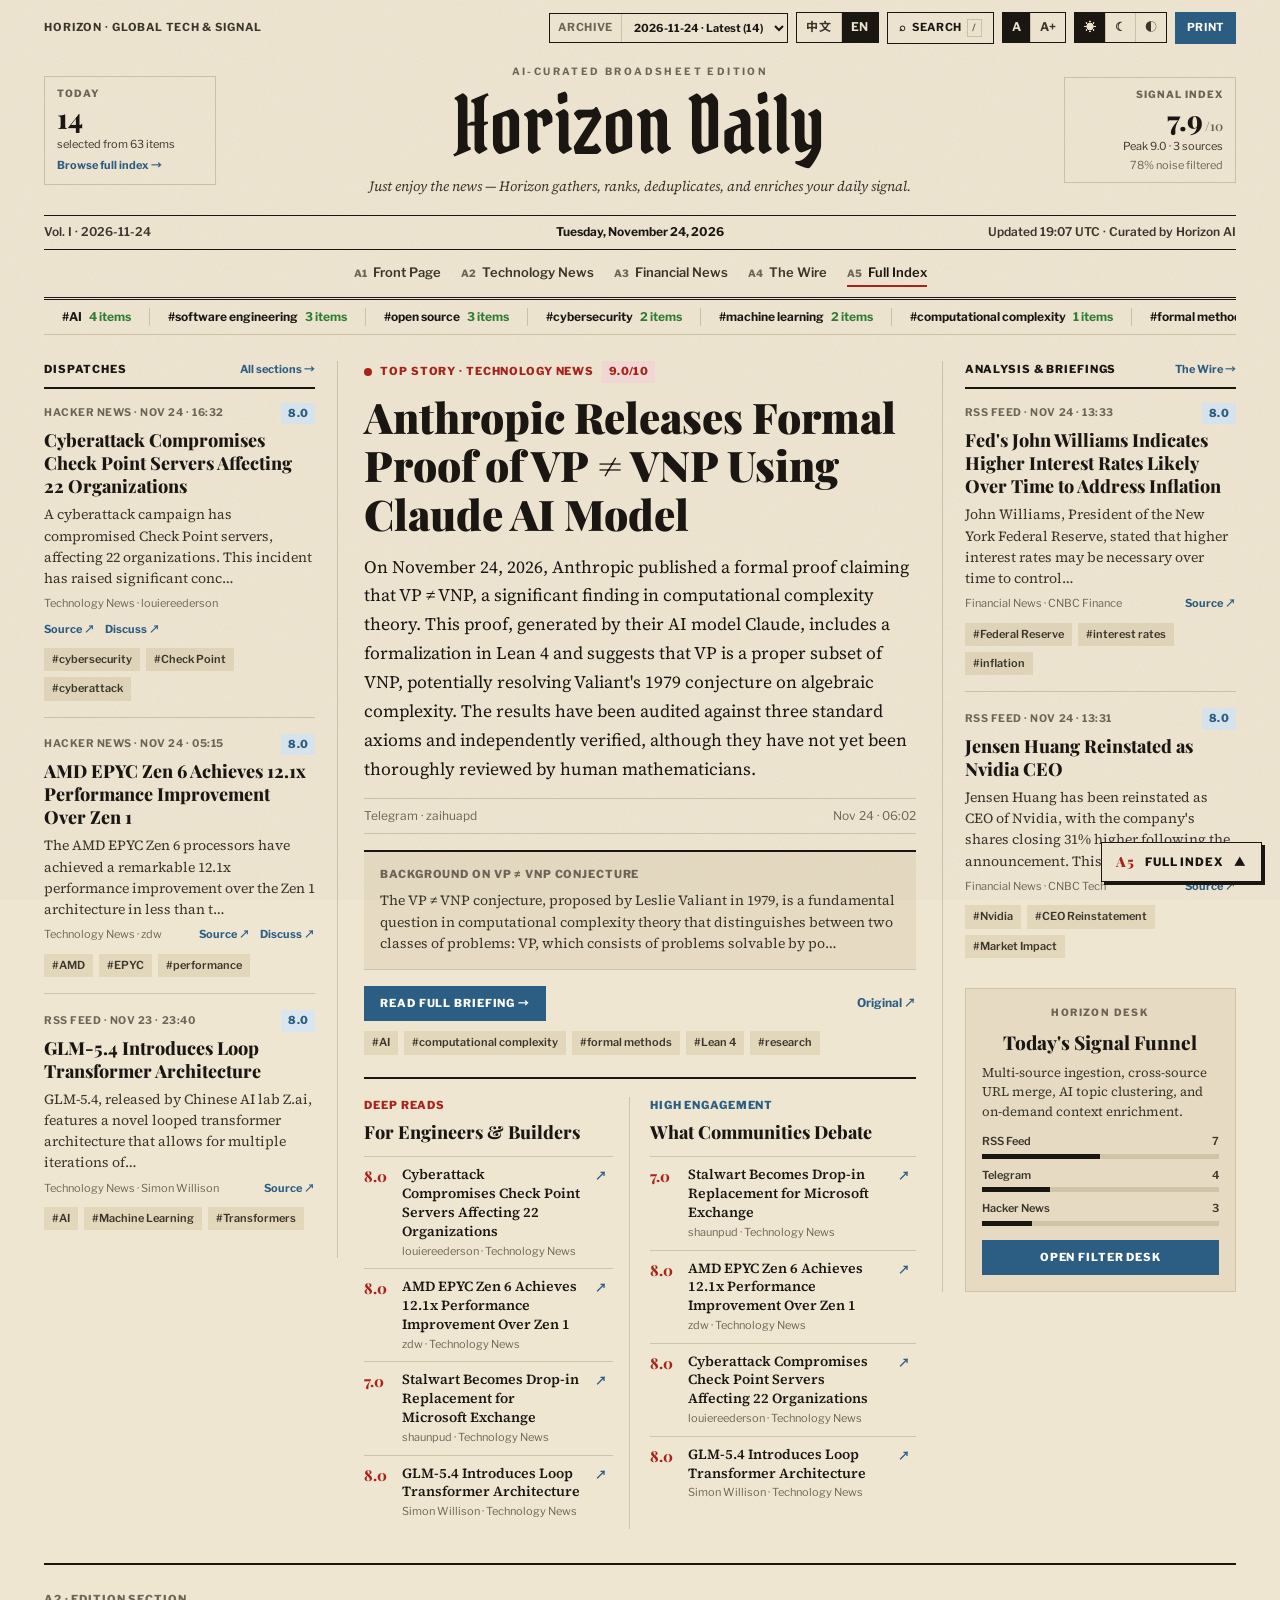
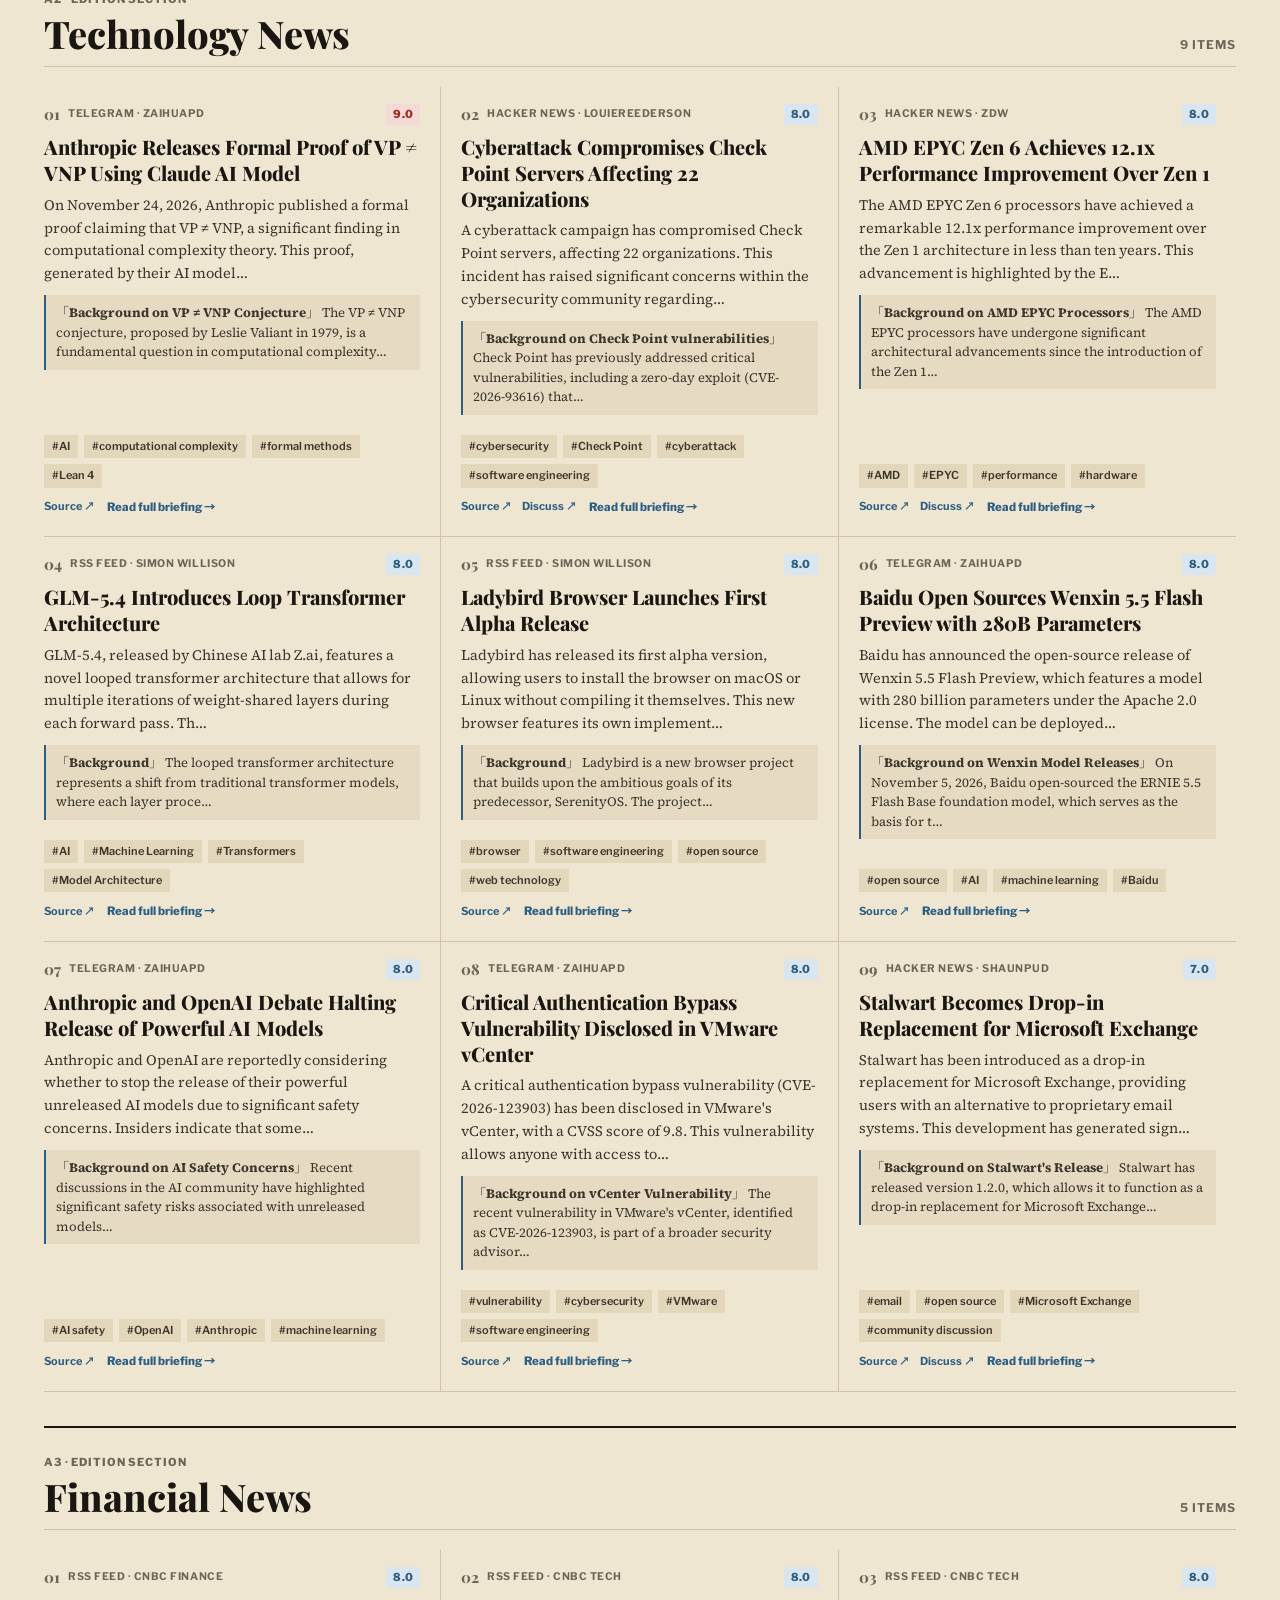
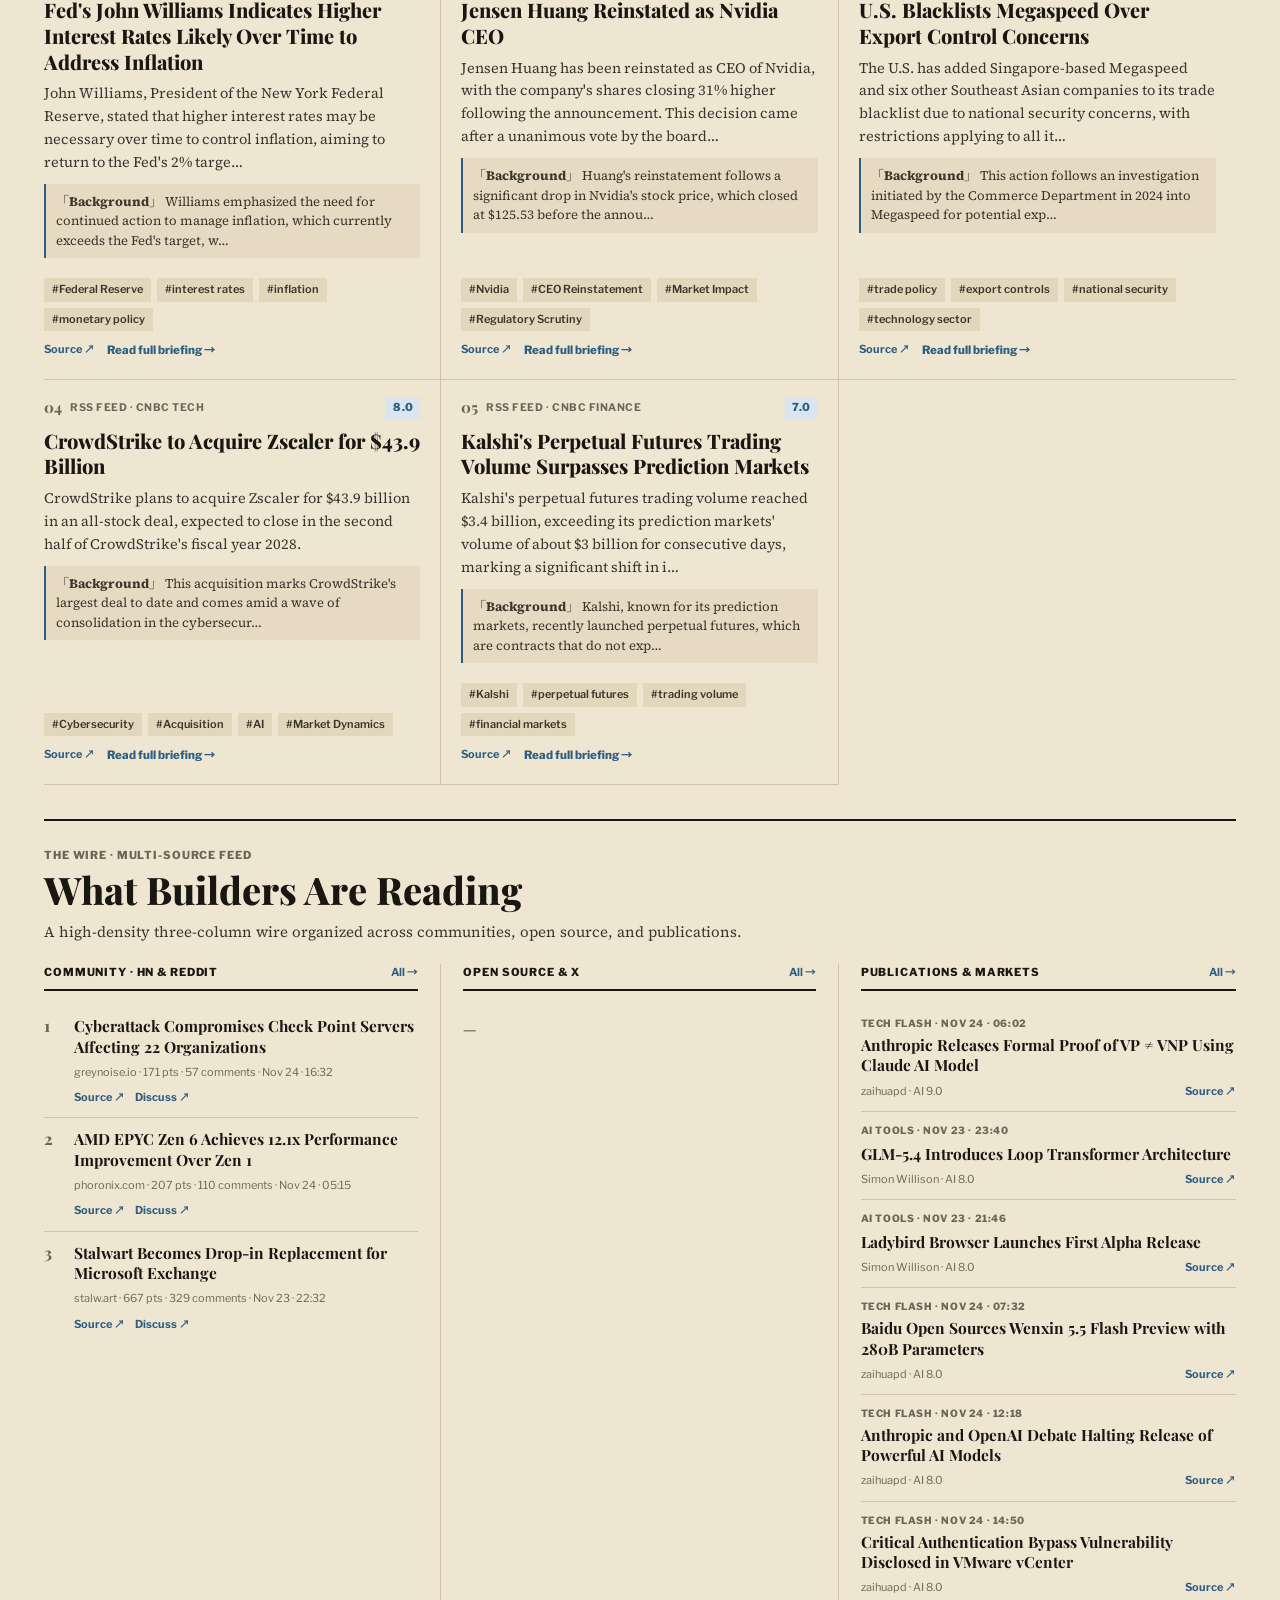
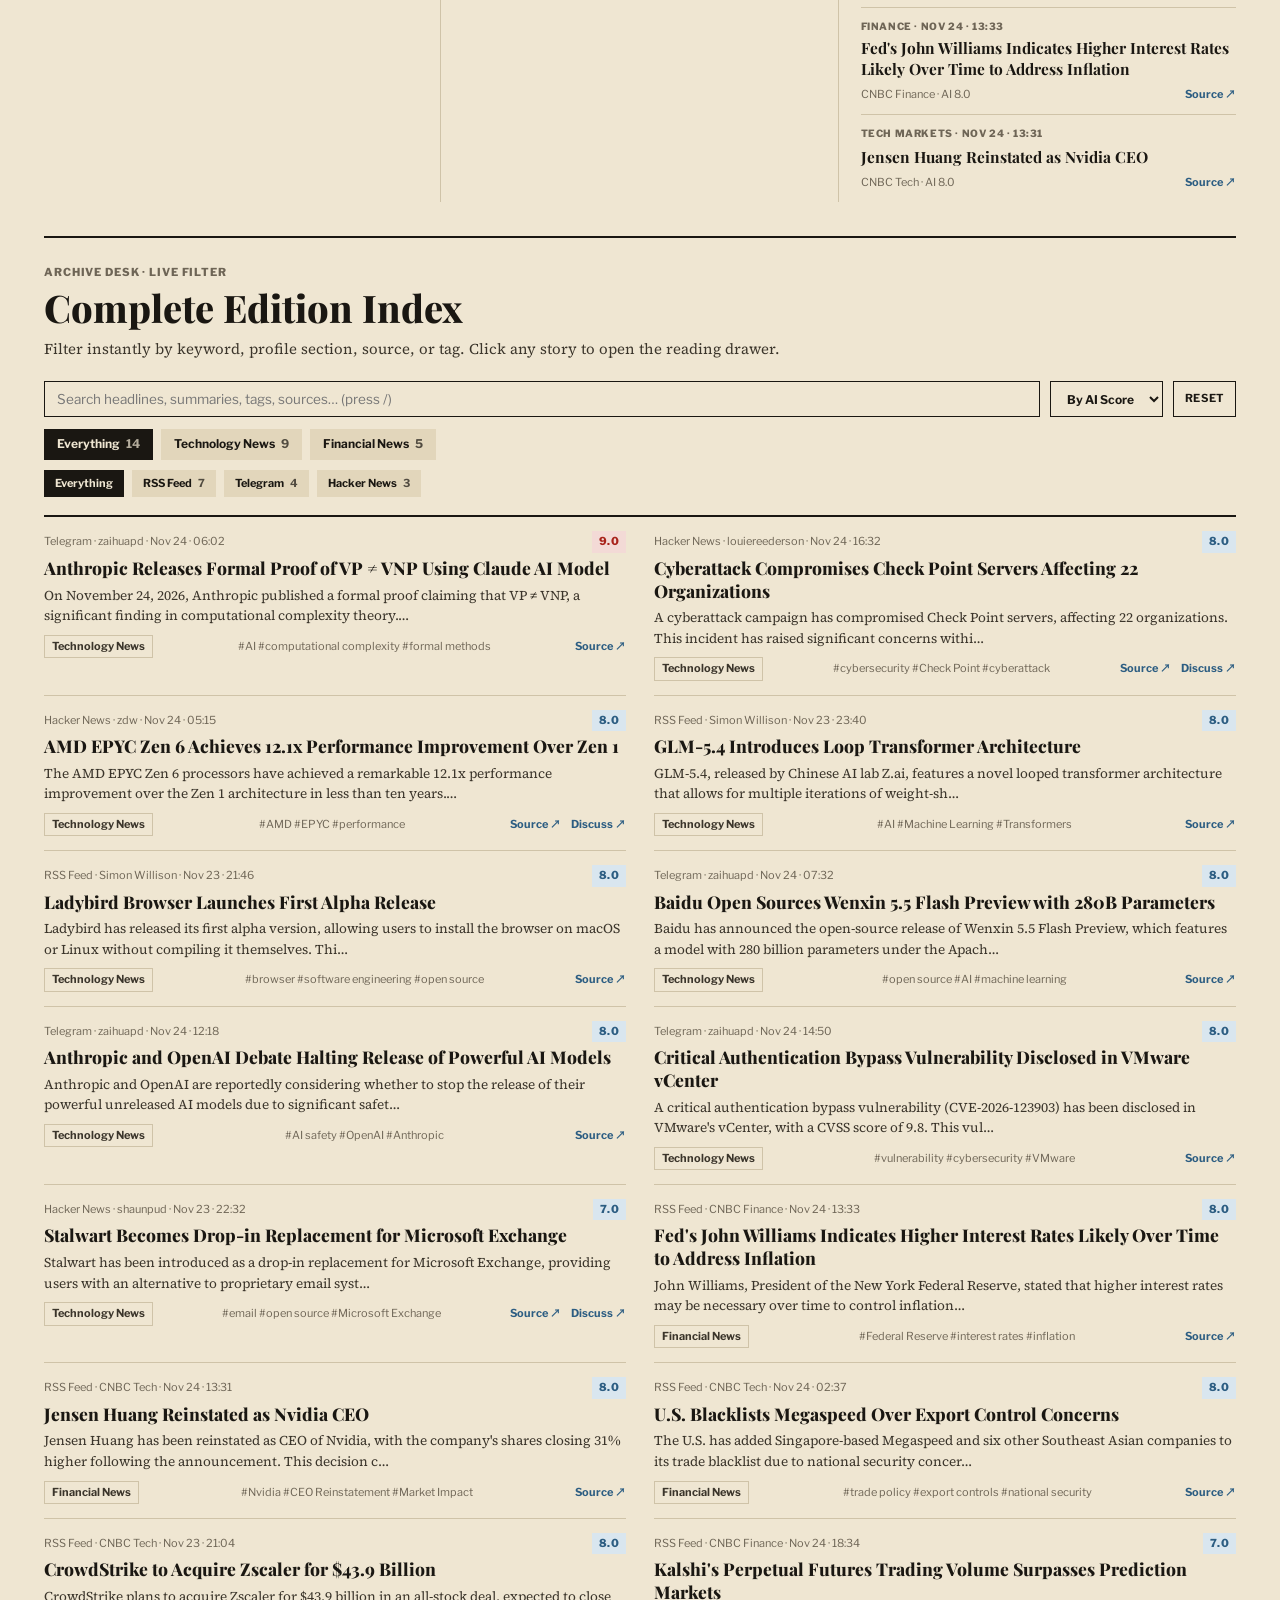
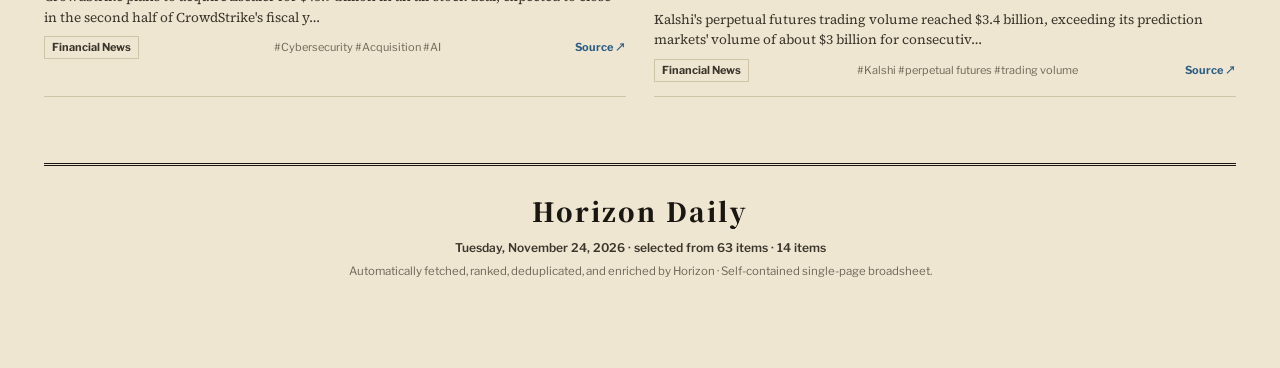
==== commit 62e97332: "📰 地平线每日快报: 2026-11-24 3dde53c8bd5c19d8e91febb40e8d40d39eea5ecb" ====
--- a/2026-11-24-en.html
+++ b/2026-11-24-en.html
@@ -1824,8 +1824,8 @@
     <div class="masthead">
       <aside class="ear ear-left">
         <div class="ear-kicker">TODAY</div>
-        <div class="ear-num">17</div>
-        <div class="ear-sub">selected from 62 items</div>
+        <div class="ear-num">14</div>
+        <div class="ear-sub">selected from 63 items</div>
         <a class="ear-link" href="#archive-desk">Browse full index →</a>
       </aside>
 
@@ -1837,9 +1837,9 @@
 
       <aside class="ear ear-right">
         <div class="ear-kicker">SIGNAL INDEX</div>
-        <div class="ear-num">8.7<span class="ear-unit">/10</span></div>
-        <div class="ear-sub">Peak 9.3 · 2 sources</div>
-        <div class="ear-link-muted">73% noise filtered</div>
+        <div class="ear-num">7.9<span class="ear-unit">/10</span></div>
+        <div class="ear-sub">Peak 9.0 · 3 sources</div>
+        <div class="ear-link-muted">78% noise filtered</div>
       </aside>
     </div>
 
@@ -1847,16 +1847,16 @@
     <div class="dateline">
       <div class="dateline-left">Vol. I · 2026-11-24</div>
       <div class="dateline-center">Tuesday, November 24, 2026</div>
-      <div class="dateline-right">Updated 18:20 UTC · Curated by Horizon AI</div>
+      <div class="dateline-right">Updated 19:07 UTC · Curated by Horizon AI</div>
     </div>
 
     <!-- Double-Rule Section Nav -->
     <nav class="section-nav" aria-label="Edition sections">
-      <a href="#front-page" data-section-link="A1"><span class="nav-code">A1</span> Front Page</a><a href="#sec-tech-news" data-section-link="A2"><span class="nav-code">A2</span> Technology News</a><a href="#sec-tech-blog" data-section-link="A3"><span class="nav-code">A3</span> Technology Blog</a><a href="#sec-finance-news" data-section-link="A4"><span class="nav-code">A4</span> Financial News</a><a href="#the-wire" data-section-link="A5"><span class="nav-code">A5</span> The Wire</a><a href="#archive-desk" data-section-link="A6"><span class="nav-code">A6</span> Full Index</a>
+      <a href="#front-page" data-section-link="A1"><span class="nav-code">A1</span> Front Page</a><a href="#sec-tech-news" data-section-link="A2"><span class="nav-code">A2</span> Technology News</a><a href="#sec-finance-news" data-section-link="A3"><span class="nav-code">A3</span> Financial News</a><a href="#the-wire" data-section-link="A4"><span class="nav-code">A4</span> The Wire</a><a href="#archive-desk" data-section-link="A5"><span class="nav-code">A5</span> Full Index</a>
     </nav>
 
     <!-- Continuous Signal Ticker Tape -->
-    <div class="ticker" aria-label="Trending signals"><div class="ticker-track"><button type="button" class="ticker-item" data-filter-tag="AI"><span class="t-name">#AI</span><span class="t-up">12 items</span></button><button type="button" class="ticker-item" data-filter-tag="NVIDIA"><span class="t-name">#NVIDIA</span><span class="t-up">6 items</span></button><button type="button" class="ticker-item" data-filter-tag="Tech Markets"><span class="t-name">#Tech Markets</span><span class="t-up">6 items</span></button><button type="button" class="ticker-item" data-filter-tag="AI News"><span class="t-name">#AI News</span><span class="t-up">5 items</span></button><button type="button" class="ticker-item" data-filter-tag="Agent"><span class="t-name">#Agent</span><span class="t-up">4 items</span></button><button type="button" class="ticker-item" data-filter-tag="LLM"><span class="t-name">#LLM</span><span class="t-up">3 items</span></button><button type="button" class="ticker-item" data-filter-tag="Claude"><span class="t-name">#Claude</span><span class="t-up">2 items</span></button><button type="button" class="ticker-item" data-filter-tag="Linux"><span class="t-name">#Linux</span><span class="t-up">2 items</span></button><button type="button" class="ticker-item" data-filter-tag="GPU"><span class="t-name">#GPU</span><span class="t-up">2 items</span></button><button type="button" class="ticker-item" data-filter-tag="CUDA"><span class="t-name">#CUDA</span><span class="t-up">2 items</span></button><button type="button" class="ticker-item" data-open-story="story-1"><span class="t-name">LLM agents work for their parent companie…</span><span class="t-hot">▲ 9.3</span></button><button type="button" class="ticker-item" data-open-story="story-2"><span class="t-name">2035 came early</span><span class="t-hot">▲ 9.3</span></button><button type="button" class="ticker-item" data-open-story="story-3"><span class="t-name">Stalwart is now a drop-in replacement for…</span><span class="t-hot">▲ 9.3</span></button><button type="button" class="ticker-item" data-open-story="story-4"><span class="t-name">GTA 6 Recomp (Leonida) banned from GitHub…</span><span class="t-hot">▲ 9.2</span></button><button type="button" class="ticker-item" data-open-story="story-5"><span class="t-name">Quad9 pulled their DNS service from France</span><span class="t-hot">▲ 9.0</span></button><button type="button" class="ticker-item" data-open-story="story-6"><span class="t-name">Cyberattack campaign compromising Check P…</span><span class="t-hot">▲ 8.8</span></button><button type="button" class="ticker-item" data-filter-tag="AI"><span class="t-name">#AI</span><span class="t-up">12 items</span></button><button type="button" class="ticker-item" data-filter-tag="NVIDIA"><span class="t-name">#NVIDIA</span><span class="t-up">6 items</span></button><button type="button" class="ticker-item" data-filter-tag="Tech Markets"><span class="t-name">#Tech Markets</span><span class="t-up">6 items</span></button><button type="button" class="ticker-item" data-filter-tag="AI News"><span class="t-name">#AI News</span><span class="t-up">5 items</span></button><button type="button" class="ticker-item" data-filter-tag="Agent"><span class="t-name">#Agent</span><span class="t-up">4 items</span></button><button type="button" class="ticker-item" data-filter-tag="LLM"><span class="t-name">#LLM</span><span class="t-up">3 items</span></button><button type="button" class="ticker-item" data-filter-tag="Claude"><span class="t-name">#Claude</span><span class="t-up">2 items</span></button><button type="button" class="ticker-item" data-filter-tag="Linux"><span class="t-name">#Linux</span><span class="t-up">2 items</span></button><button type="button" class="ticker-item" data-filter-tag="GPU"><span class="t-name">#GPU</span><span class="t-up">2 items</span></button><button type="button" class="ticker-item" data-filter-tag="CUDA"><span class="t-name">#CUDA</span><span class="t-up">2 items</span></button><button type="button" class="ticker-item" data-open-story="story-1"><span class="t-name">LLM agents work for their parent companie…</span><span class="t-hot">▲ 9.3</span></button><button type="button" class="ticker-item" data-open-story="story-2"><span class="t-name">2035 came early</span><span class="t-hot">▲ 9.3</span></button><button type="button" class="ticker-item" data-open-story="story-3"><span class="t-name">Stalwart is now a drop-in replacement for…</span><span class="t-hot">▲ 9.3</span></button><button type="button" class="ticker-item" data-open-story="story-4"><span class="t-name">GTA 6 Recomp (Leonida) banned from GitHub…</span><span class="t-hot">▲ 9.2</span></button><button type="button" class="ticker-item" data-open-story="story-5"><span class="t-name">Quad9 pulled their DNS service from France</span><span class="t-hot">▲ 9.0</span></button><button type="button" class="ticker-item" data-open-story="story-6"><span class="t-name">Cyberattack campaign compromising Check P…</span><span class="t-hot">▲ 8.8</span></button></div></div>
+    <div class="ticker" aria-label="Trending signals"><div class="ticker-track"><button type="button" class="ticker-item" data-filter-tag="AI"><span class="t-name">#AI</span><span class="t-up">4 items</span></button><button type="button" class="ticker-item" data-filter-tag="software engineering"><span class="t-name">#software engineering</span><span class="t-up">3 items</span></button><button type="button" class="ticker-item" data-filter-tag="open source"><span class="t-name">#open source</span><span class="t-up">3 items</span></button><button type="button" class="ticker-item" data-filter-tag="cybersecurity"><span class="t-name">#cybersecurity</span><span class="t-up">2 items</span></button><button type="button" class="ticker-item" data-filter-tag="machine learning"><span class="t-name">#machine learning</span><span class="t-up">2 items</span></button><button type="button" class="ticker-item" data-filter-tag="computational complexity"><span class="t-name">#computational complexity</span><span class="t-up">1 items</span></button><button type="button" class="ticker-item" data-filter-tag="formal methods"><span class="t-name">#formal methods</span><span class="t-up">1 items</span></button><button type="button" class="ticker-item" data-filter-tag="Lean 4"><span class="t-name">#Lean 4</span><span class="t-up">1 items</span></button><button type="button" class="ticker-item" data-filter-tag="research"><span class="t-name">#research</span><span class="t-up">1 items</span></button><button type="button" class="ticker-item" data-filter-tag="Check Point"><span class="t-name">#Check Point</span><span class="t-up">1 items</span></button><button type="button" class="ticker-item" data-open-story="story-1"><span class="t-name">Anthropic Releases Formal Proof of VP ≠ V…</span><span class="t-hot">▲ 9.0</span></button><button type="button" class="ticker-item" data-open-story="story-2"><span class="t-name">Cyberattack Compromises Check Point Serve…</span><span class="t-up">▲ 8.0</span></button><button type="button" class="ticker-item" data-open-story="story-3"><span class="t-name">AMD EPYC Zen 6 Achieves 12.1x Performance…</span><span class="t-up">▲ 8.0</span></button><button type="button" class="ticker-item" data-open-story="story-4"><span class="t-name">GLM-5.4 Introduces Loop Transformer Archi…</span><span class="t-up">▲ 8.0</span></button><button type="button" class="ticker-item" data-open-story="story-5"><span class="t-name">Ladybird Browser Launches First Alpha Rel…</span><span class="t-up">▲ 8.0</span></button><button type="button" class="ticker-item" data-open-story="story-6"><span class="t-name">Baidu Open Sources Wenxin 5.5 Flash Previ…</span><span class="t-up">▲ 8.0</span></button><button type="button" class="ticker-item" data-filter-tag="AI"><span class="t-name">#AI</span><span class="t-up">4 items</span></button><button type="button" class="ticker-item" data-filter-tag="software engineering"><span class="t-name">#software engineering</span><span class="t-up">3 items</span></button><button type="button" class="ticker-item" data-filter-tag="open source"><span class="t-name">#open source</span><span class="t-up">3 items</span></button><button type="button" class="ticker-item" data-filter-tag="cybersecurity"><span class="t-name">#cybersecurity</span><span class="t-up">2 items</span></button><button type="button" class="ticker-item" data-filter-tag="machine learning"><span class="t-name">#machine learning</span><span class="t-up">2 items</span></button><button type="button" class="ticker-item" data-filter-tag="computational complexity"><span class="t-name">#computational complexity</span><span class="t-up">1 items</span></button><button type="button" class="ticker-item" data-filter-tag="formal methods"><span class="t-name">#formal methods</span><span class="t-up">1 items</span></button><button type="button" class="ticker-item" data-filter-tag="Lean 4"><span class="t-name">#Lean 4</span><span class="t-up">1 items</span></button><button type="button" class="ticker-item" data-filter-tag="research"><span class="t-name">#research</span><span class="t-up">1 items</span></button><button type="button" class="ticker-item" data-filter-tag="Check Point"><span class="t-name">#Check Point</span><span class="t-up">1 items</span></button><button type="button" class="ticker-item" data-open-story="story-1"><span class="t-name">Anthropic Releases Formal Proof of VP ≠ V…</span><span class="t-hot">▲ 9.0</span></button><button type="button" class="ticker-item" data-open-story="story-2"><span class="t-name">Cyberattack Compromises Check Point Serve…</span><span class="t-up">▲ 8.0</span></button><button type="button" class="ticker-item" data-open-story="story-3"><span class="t-name">AMD EPYC Zen 6 Achieves 12.1x Performance…</span><span class="t-up">▲ 8.0</span></button><button type="button" class="ticker-item" data-open-story="story-4"><span class="t-name">GLM-5.4 Introduces Loop Transformer Archi…</span><span class="t-up">▲ 8.0</span></button><button type="button" class="ticker-item" data-open-story="story-5"><span class="t-name">Ladybird Browser Launches First Alpha Rel…</span><span class="t-up">▲ 8.0</span></button><button type="button" class="ticker-item" data-open-story="story-6"><span class="t-name">Baidu Open Sources Wenxin 5.5 Flash Previ…</span><span class="t-up">▲ 8.0</span></button></div></div>
 
     <!-- Main Broadsheet Canvas -->
     <main>
@@ -1868,30 +1868,30 @@
               <span>DISPATCHES</span>
               <a href="#sec-tech-news">All sections →</a>
             </div>
-            <article class="side-story"><div class="story-kicker-row"><span class="story-kicker">Hacker News · Nov 24 · 06:30</span><span class="score-pill score-hot">9.3</span></div><h3 class="side-headline"><button type="button" class="headline-trigger" data-open-story="story-2">2035 came early</button></h3><p class="side-summary">Live curated dispatch from setheron. Open the original link to read the full story.</p><div class="story-byline-row"><span class="story-byline">Technology News · setheron</span><span class="inline-links"><a class="inline-ext-link" href="https://fzakaria.com/2026/11/23/2035-came-early" target="_blank" rel="noopener noreferrer">Source ↗</a><a class="inline-ext-link" href="https://news.ycombinator.com/item?id=50624497" target="_blank" rel="noopener noreferrer">Discuss ↗</a></span></div><div class="tag-row"><button type="button" class="tag-chip" data-filter-tag="AI">#AI</button><button type="button" class="tag-chip" data-filter-tag="LLM">#LLM</button><button type="button" class="tag-chip" data-filter-tag="Agent">#Agent</button></div></article><article class="side-story"><div class="story-kicker-row"><span class="story-kicker">Hacker News · Nov 23 · 22:32</span><span class="score-pill score-hot">9.3</span></div><h3 class="side-headline"><button type="button" class="headline-trigger" data-open-story="story-3">Stalwart is now a drop-in replacement for Microsoft Exchange</button></h3><p class="side-summary">Live curated dispatch from shaunpud. Open the original link to read the full story.</p><div class="story-byline-row"><span class="story-byline">Technology News · shaunpud</span><span class="inline-links"><a class="inline-ext-link" href="https://stalw.art/blog/microsoft-exchange-replacement/" target="_blank" rel="noopener noreferrer">Source ↗</a><a class="inline-ext-link" href="https://news.ycombinator.com/item?id=50620349" target="_blank" rel="noopener noreferrer">Discuss ↗</a></span></div><div class="tag-row"><button type="button" class="tag-chip" data-filter-tag="AI">#AI</button><button type="button" class="tag-chip" data-filter-tag="Cloud">#Cloud</button><button type="button" class="tag-chip" data-filter-tag="AI News">#AI News</button></div></article><article class="side-story"><div class="story-kicker-row"><span class="story-kicker">Hacker News · Nov 24 · 02:08</span><span class="score-pill score-hot">9.2</span></div><h3 class="side-headline"><button type="button" class="headline-trigger" data-open-story="story-4">GTA 6 Recomp (Leonida) banned from GitHub while lead dev was in school</button></h3><p class="side-summary">Previous thread: Leonida – PC Recompilation of the Xbox Version of GTA 6 - https://news.ycombinator.com/item?id=50595168</p><div class="story-byline-row"><span class="story-byline">Technology News · smuhakg</span><span class="inline-links"><a class="inline-ext-link" href="https://github.com/ItsNotRexed/Leonida/issues" target="_blank" rel="noopener noreferrer">Source ↗</a><a class="inline-ext-link" href="https://news.ycombinator.com/item?id=50622638" target="_blank" rel="noopener noreferrer">Discuss ↗</a></span></div><div class="tag-row"><button type="button" class="tag-chip" data-filter-tag="AI">#AI</button><button type="button" class="tag-chip" data-filter-tag="AI News">#AI News</button></div></article>
+            <article class="side-story"><div class="story-kicker-row"><span class="story-kicker">Hacker News · Nov 24 · 16:32</span><span class="score-pill score-accent">8.0</span></div><h3 class="side-headline"><button type="button" class="headline-trigger" data-open-story="story-2">Cyberattack Compromises Check Point Servers Affecting 22 Organizations</button></h3><p class="side-summary">A cyberattack campaign has compromised Check Point servers, affecting 22 organizations. This incident has raised significant conc…</p><div class="story-byline-row"><span class="story-byline">Technology News · louiereederson</span><span class="inline-links"><a class="inline-ext-link" href="https://www.greynoise.io/blog/check-point-security-management-servers-intrusion-campaign" target="_blank" rel="noopener noreferrer">Source ↗</a><a class="inline-ext-link" href="https://news.ycombinator.com/item?id=50630594" target="_blank" rel="noopener noreferrer">Discuss ↗</a></span></div><div class="tag-row"><button type="button" class="tag-chip" data-filter-tag="cybersecurity">#cybersecurity</button><button type="button" class="tag-chip" data-filter-tag="Check Point">#Check Point</button><button type="button" class="tag-chip" data-filter-tag="cyberattack">#cyberattack</button></div></article><article class="side-story"><div class="story-kicker-row"><span class="story-kicker">Hacker News · Nov 24 · 05:15</span><span class="score-pill score-accent">8.0</span></div><h3 class="side-headline"><button type="button" class="headline-trigger" data-open-story="story-3">AMD EPYC Zen 6 Achieves 12.1x Performance Improvement Over Zen 1</button></h3><p class="side-summary">The AMD EPYC Zen 6 processors have achieved a remarkable 12.1x performance improvement over the Zen 1 architecture in less than t…</p><div class="story-byline-row"><span class="story-byline">Technology News · zdw</span><span class="inline-links"><a class="inline-ext-link" href="https://www.phoronix.com/review/amd-epyc-9006-7601" target="_blank" rel="noopener noreferrer">Source ↗</a><a class="inline-ext-link" href="https://news.ycombinator.com/item?id=50624061" target="_blank" rel="noopener noreferrer">Discuss ↗</a></span></div><div class="tag-row"><button type="button" class="tag-chip" data-filter-tag="AMD">#AMD</button><button type="button" class="tag-chip" data-filter-tag="EPYC">#EPYC</button><button type="button" class="tag-chip" data-filter-tag="performance">#performance</button></div></article><article class="side-story"><div class="story-kicker-row"><span class="story-kicker">RSS Feed · Nov 23 · 23:40</span><span class="score-pill score-accent">8.0</span></div><h3 class="side-headline"><button type="button" class="headline-trigger" data-open-story="story-4">GLM-5.4 Introduces Loop Transformer Architecture</button></h3><p class="side-summary">GLM-5.4, released by Chinese AI lab Z.ai, features a novel looped transformer architecture that allows for multiple iterations of…</p><div class="story-byline-row"><span class="story-byline">Technology News · Simon Willison</span><span class="inline-links"><a class="inline-ext-link" href="https://simonwillison.net/2026/Nov/23/glm-54/" target="_blank" rel="noopener noreferrer">Source ↗</a></span></div><div class="tag-row"><button type="button" class="tag-chip" data-filter-tag="AI">#AI</button><button type="button" class="tag-chip" data-filter-tag="Machine Learning">#Machine Learning</button><button type="button" class="tag-chip" data-filter-tag="Transformers">#Transformers</button></div></article>
           </div>
 
           <article class="fp-col fp-center">
             <div class="lead-kicker-row">
               <span class="breaking-dot" aria-hidden="true"></span>
               <span class="kicker hot-kicker">TOP STORY · Technology News</span>
-              <span class="score-pill score-hot">9.3/10</span>
+              <span class="score-pill score-hot">9.0/10</span>
             </div>
             <h2 class="lead-headline">
-              <button type="button" class="headline-trigger" data-open-story="story-1">LLM agents work for their parent companies, not for you</button>
+              <button type="button" class="headline-trigger" data-open-story="story-1">Anthropic Releases Formal Proof of VP ≠ VNP Using Claude AI Model</button>
             </h2>
-            <p class="lead-summary">Live curated dispatch from surprisetalk. Open the original link to read the full story.</p>
+            <p class="lead-summary">On November 24, 2026, Anthropic published a formal proof claiming that VP ≠ VNP, a significant finding in computational complexity theory. This proof, generated by their AI model Claude, includes a formalization in Lean 4 and suggests that VP is a proper subset of VNP, potentially resolving Valiant&#x27;s 1979 conjecture on algebraic complexity. The results have been audited against three standard axioms and independently verified, although they have not yet been thoroughly reviewed by human mathematicians.</p>
             <div class="story-meta lead-meta">
-              <span>Hacker News · surprisetalk</span>
-              <span>Nov 24 · 12:40 · 671 pts · 283 comments</span>
+              <span>Telegram · zaihuapd</span>
+              <span>Nov 24 · 06:02</span>
             </div>
-            <div class="lead-deck-grid"><div class="lead-deck-cell"><div class="kicker">Community Discussion</div><p>[Lerc]: A LLM should be considered an advisor to the same extent as legal, financial, and medical. They should be legally required to act to the best of their capability in the interests of their client, subject to the…</p></div></div>
+            <div class="lead-deck-grid"><div class="lead-deck-cell"><div class="kicker">Background on VP ≠ VNP Conjecture</div><p>The VP ≠ VNP conjecture, proposed by Leslie Valiant in 1979, is a fundamental question in computational complexity theory that distinguishes between two classes of problems: VP, which consists of problems solvable by po…</p></div></div>
             <div class="lead-actions">
               <button type="button" class="solid-cta solid-cta-inline" data-open-story="story-1">Read full briefing →</button>
-              <div class="lead-ext"><a class="editorial-link" href="https://michaelharley.net/posts/2026/11/01/llm-agents-work-for-their-parent-companies-not-for-you/" target="_blank" rel="noopener noreferrer">Original ↗</a><a class="editorial-link" href="https://news.ycombinator.com/item?id=50627340" target="_blank" rel="noopener noreferrer">Discussion ↗</a></div>
+              <div class="lead-ext"><a class="editorial-link" href="https://github.com/anthropics/formal-math/blob/main/vp-vnp/README.md" target="_blank" rel="noopener noreferrer">Original ↗</a></div>
             </div>
-            <div class="tag-row"><button type="button" class="tag-chip" data-filter-tag="AI">#AI</button><button type="button" class="tag-chip" data-filter-tag="LLM">#LLM</button><button type="button" class="tag-chip" data-filter-tag="Agent">#Agent</button><button type="button" class="tag-chip" data-filter-tag="Claude">#Claude</button></div>
-            <div class="spotlight-grid"><div class="spotlight-col"><div class="kicker hot-kicker">DEEP READS</div><h3 class="spotlight-heading">For Engineers &amp; Builders</h3><div class="spotlight-list"><div class="spotlight-row"><button type="button" class="spot-btn" data-open-story="story-8"><span class="spot-score">8.6</span><span class="spot-body"><span class="spot-title">Accelerating Direct Sparse Solvers for Computational Engineering with NVIDIA cuDSS 1.0</span><span class="spot-meta">NVIDIA Developer Blog · Technology Blog</span></span></button><a class="spot-ext" href="https://developer.nvidia.com/blog/accelerating-direct-sparse-solvers-for-computational-engineering-with-nvidia-cudss-1-0/" target="_blank" rel="noopener noreferrer" title="developer.nvidia.com">↗</a></div><div class="spotlight-row"><button type="button" class="spot-btn" data-open-story="story-9"><span class="spot-score">8.6</span><span class="spot-body"><span class="spot-title">Get Started with GPU-Accelerated DuckDB Analytics Using the Sirius Core Extension</span><span class="spot-meta">NVIDIA Developer Blog · Technology Blog</span></span></button><a class="spot-ext" href="https://developer.nvidia.com/blog/get-started-with-gpu-accelerated-duckdb-analytics-using-the-sirius-core-extension/" target="_blank" rel="noopener noreferrer" title="developer.nvidia.com">↗</a></div><div class="spotlight-row"><button type="button" class="spot-btn" data-open-story="story-10"><span class="spot-score">8.6</span><span class="spot-body"><span class="spot-title">When in doubt, flail about</span><span class="spot-meta">Sean Goedecke · Technology Blog</span></span></button><a class="spot-ext" href="https://seangoedecke.com/when-in-doubt-flail-about/" target="_blank" rel="noopener noreferrer" title="seangoedecke.com">↗</a></div><div class="spotlight-row"><button type="button" class="spot-btn" data-open-story="story-11"><span class="spot-score">8.6</span><span class="spot-body"><span class="spot-title">Notes on OpenAI&#x27;s perplexity reveal</span><span class="spot-meta">Sean Goedecke · Technology Blog</span></span></button><a class="spot-ext" href="https://seangoedecke.com/notes-on-openais-perplexity-reveal/" target="_blank" rel="noopener noreferrer" title="seangoedecke.com">↗</a></div></div></div><div class="spotlight-col"><div class="kicker accent-kicker">HIGH ENGAGEMENT</div><h3 class="spotlight-heading">What Communities Debate</h3><div class="spotlight-list"><div class="spotlight-row"><button type="button" class="spot-btn" data-open-story="story-2"><span class="spot-score">9.3</span><span class="spot-body"><span class="spot-title">2035 came early</span><span class="spot-meta">setheron · Technology News</span></span></button><a class="spot-ext" href="https://fzakaria.com/2026/11/23/2035-came-early" target="_blank" rel="noopener noreferrer" title="fzakaria.com">↗</a></div><div class="spotlight-row"><button type="button" class="spot-btn" data-open-story="story-3"><span class="spot-score">9.3</span><span class="spot-body"><span class="spot-title">Stalwart is now a drop-in replacement for Microsoft Exchange</span><span class="spot-meta">shaunpud · Technology News</span></span></button><a class="spot-ext" href="https://stalw.art/blog/microsoft-exchange-replacement/" target="_blank" rel="noopener noreferrer" title="stalw.art">↗</a></div><div class="spotlight-row"><button type="button" class="spot-btn" data-open-story="story-4"><span class="spot-score">9.2</span><span class="spot-body"><span class="spot-title">GTA 6 Recomp (Leonida) banned from GitHub while lead dev was in school</span><span class="spot-meta">smuhakg · Technology News</span></span></button><a class="spot-ext" href="https://github.com/ItsNotRexed/Leonida/issues" target="_blank" rel="noopener noreferrer" title="github.com">↗</a></div><div class="spotlight-row"><button type="button" class="spot-btn" data-open-story="story-5"><span class="spot-score">9.0</span><span class="spot-body"><span class="spot-title">Quad9 pulled their DNS service from France</span><span class="spot-meta">farrokhi · Technology News</span></span></button><a class="spot-ext" href="https://quad9.net/news/blog/quad9-service-deactivation-in-france/" target="_blank" rel="noopener noreferrer" title="quad9.net">↗</a></div></div></div></div>
+            <div class="tag-row"><button type="button" class="tag-chip" data-filter-tag="AI">#AI</button><button type="button" class="tag-chip" data-filter-tag="computational complexity">#computational complexity</button><button type="button" class="tag-chip" data-filter-tag="formal methods">#formal methods</button><button type="button" class="tag-chip" data-filter-tag="Lean 4">#Lean 4</button><button type="button" class="tag-chip" data-filter-tag="research">#research</button></div>
+            <div class="spotlight-grid"><div class="spotlight-col"><div class="kicker hot-kicker">DEEP READS</div><h3 class="spotlight-heading">For Engineers &amp; Builders</h3><div class="spotlight-list"><div class="spotlight-row"><button type="button" class="spot-btn" data-open-story="story-2"><span class="spot-score">8.0</span><span class="spot-body"><span class="spot-title">Cyberattack Compromises Check Point Servers Affecting 22 Organizations</span><span class="spot-meta">louiereederson · Technology News</span></span></button><a class="spot-ext" href="https://www.greynoise.io/blog/check-point-security-management-servers-intrusion-campaign" target="_blank" rel="noopener noreferrer" title="greynoise.io">↗</a></div><div class="spotlight-row"><button type="button" class="spot-btn" data-open-story="story-3"><span class="spot-score">8.0</span><span class="spot-body"><span class="spot-title">AMD EPYC Zen 6 Achieves 12.1x Performance Improvement Over Zen 1</span><span class="spot-meta">zdw · Technology News</span></span></button><a class="spot-ext" href="https://www.phoronix.com/review/amd-epyc-9006-7601" target="_blank" rel="noopener noreferrer" title="phoronix.com">↗</a></div><div class="spotlight-row"><button type="button" class="spot-btn" data-open-story="story-9"><span class="spot-score">7.0</span><span class="spot-body"><span class="spot-title">Stalwart Becomes Drop-in Replacement for Microsoft Exchange</span><span class="spot-meta">shaunpud · Technology News</span></span></button><a class="spot-ext" href="https://stalw.art/blog/microsoft-exchange-replacement/" target="_blank" rel="noopener noreferrer" title="stalw.art">↗</a></div><div class="spotlight-row"><button type="button" class="spot-btn" data-open-story="story-4"><span class="spot-score">8.0</span><span class="spot-body"><span class="spot-title">GLM-5.4 Introduces Loop Transformer Architecture</span><span class="spot-meta">Simon Willison · Technology News</span></span></button><a class="spot-ext" href="https://simonwillison.net/2026/Nov/23/glm-54/" target="_blank" rel="noopener noreferrer" title="simonwillison.net">↗</a></div></div></div><div class="spotlight-col"><div class="kicker accent-kicker">HIGH ENGAGEMENT</div><h3 class="spotlight-heading">What Communities Debate</h3><div class="spotlight-list"><div class="spotlight-row"><button type="button" class="spot-btn" data-open-story="story-9"><span class="spot-score">7.0</span><span class="spot-body"><span class="spot-title">Stalwart Becomes Drop-in Replacement for Microsoft Exchange</span><span class="spot-meta">shaunpud · Technology News</span></span></button><a class="spot-ext" href="https://stalw.art/blog/microsoft-exchange-replacement/" target="_blank" rel="noopener noreferrer" title="stalw.art">↗</a></div><div class="spotlight-row"><button type="button" class="spot-btn" data-open-story="story-3"><span class="spot-score">8.0</span><span class="spot-body"><span class="spot-title">AMD EPYC Zen 6 Achieves 12.1x Performance Improvement Over Zen 1</span><span class="spot-meta">zdw · Technology News</span></span></button><a class="spot-ext" href="https://www.phoronix.com/review/amd-epyc-9006-7601" target="_blank" rel="noopener noreferrer" title="phoronix.com">↗</a></div><div class="spotlight-row"><button type="button" class="spot-btn" data-open-story="story-2"><span class="spot-score">8.0</span><span class="spot-body"><span class="spot-title">Cyberattack Compromises Check Point Servers Affecting 22 Organizations</span><span class="spot-meta">louiereederson · Technology News</span></span></button><a class="spot-ext" href="https://www.greynoise.io/blog/check-point-security-management-servers-intrusion-campaign" target="_blank" rel="noopener noreferrer" title="greynoise.io">↗</a></div><div class="spotlight-row"><button type="button" class="spot-btn" data-open-story="story-4"><span class="spot-score">8.0</span><span class="spot-body"><span class="spot-title">GLM-5.4 Introduces Loop Transformer Architecture</span><span class="spot-meta">Simon Willison · Technology News</span></span></button><a class="spot-ext" href="https://simonwillison.net/2026/Nov/23/glm-54/" target="_blank" rel="noopener noreferrer" title="simonwillison.net">↗</a></div></div></div></div>
           </article>
 
           <div class="fp-col fp-right">
@@ -1899,22 +1899,22 @@
               <span>ANALYSIS &amp; BRIEFINGS</span>
               <a href="#the-wire">The Wire →</a>
             </div>
-            <article class="side-story"><div class="story-kicker-row"><span class="story-kicker">RSS Feed · Nov 23 · 19:59</span><span class="score-pill score-hot">8.6</span></div><h3 class="side-headline"><button type="button" class="headline-trigger" data-open-story="story-8">Accelerating Direct Sparse Solvers for Computational Engineering with NVIDIA cuDSS 1.0</button></h3><p class="side-summary">Sparse linear systems are at the core of nearly every engineering and scientific simulation, from structural mechanics and comput…</p><div class="story-byline-row"><span class="story-byline">Technology Blog · NVIDIA Developer Blog</span><span class="inline-links"><a class="inline-ext-link" href="https://developer.nvidia.com/blog/accelerating-direct-sparse-solvers-for-computational-engineering-with-nvidia-cudss-1-0/" target="_blank" rel="noopener noreferrer">Source ↗</a></span></div><div class="tag-row"><button type="button" class="tag-chip" data-filter-tag="GPU">#GPU</button><button type="button" class="tag-chip" data-filter-tag="NVIDIA">#NVIDIA</button><button type="button" class="tag-chip" data-filter-tag="CUDA">#CUDA</button></div></article><article class="side-story"><div class="story-kicker-row"><span class="story-kicker">RSS Feed · Nov 23 · 17:09</span><span class="score-pill score-hot">8.6</span></div><h3 class="side-headline"><button type="button" class="headline-trigger" data-open-story="story-9">Get Started with GPU-Accelerated DuckDB Analytics Using the Sirius Core Extension</button></h3><p class="side-summary">As datasets grow, analytical queries can take longer to run, slowing down data exploration, pipelines, and applications. For deve…</p><div class="story-byline-row"><span class="story-byline">Technology Blog · NVIDIA Developer Blog</span><span class="inline-links"><a class="inline-ext-link" href="https://developer.nvidia.com/blog/get-started-with-gpu-accelerated-duckdb-analytics-using-the-sirius-core-extension/" target="_blank" rel="noopener noreferrer">Source ↗</a></span></div><div class="tag-row"><button type="button" class="tag-chip" data-filter-tag="GPU">#GPU</button><button type="button" class="tag-chip" data-filter-tag="NVIDIA">#NVIDIA</button><button type="button" class="tag-chip" data-filter-tag="CUDA">#CUDA</button></div></article>
-            <div class="desk-box"><div class="desk-kicker">HORIZON DESK</div><h3 class="desk-title">Today&#x27;s Signal Funnel</h3><p class="desk-desc">Multi-source ingestion, cross-source URL merge, AI topic clustering, and on-demand context enrichment.</p><div class="funnel-bars"><div class="funnel-row"><div class="funnel-label"><span>RSS Feed</span><span class="mono">10</span></div><div class="funnel-track"><div class="funnel-fill" style="width:59%"></div></div></div><div class="funnel-row"><div class="funnel-label"><span>Hacker News</span><span class="mono">7</span></div><div class="funnel-track"><div class="funnel-fill" style="width:41%"></div></div></div></div><a class="solid-cta" href="#archive-desk">Open Filter Desk</a></div>
+            <article class="side-story"><div class="story-kicker-row"><span class="story-kicker">RSS Feed · Nov 24 · 13:33</span><span class="score-pill score-accent">8.0</span></div><h3 class="side-headline"><button type="button" class="headline-trigger" data-open-story="story-10">Fed&#x27;s John Williams Indicates Higher Interest Rates Likely Over Time to Address Inflation</button></h3><p class="side-summary">John Williams, President of the New York Federal Reserve, stated that higher interest rates may be necessary over time to control…</p><div class="story-byline-row"><span class="story-byline">Financial News · CNBC Finance</span><span class="inline-links"><a class="inline-ext-link" href="https://www.cnbc.com/2026/11/23/john-williams-fed-inflation-rate-hikes.html" target="_blank" rel="noopener noreferrer">Source ↗</a></span></div><div class="tag-row"><button type="button" class="tag-chip" data-filter-tag="Federal Reserve">#Federal Reserve</button><button type="button" class="tag-chip" data-filter-tag="interest rates">#interest rates</button><button type="button" class="tag-chip" data-filter-tag="inflation">#inflation</button></div></article><article class="side-story"><div class="story-kicker-row"><span class="story-kicker">RSS Feed · Nov 24 · 13:31</span><span class="score-pill score-accent">8.0</span></div><h3 class="side-headline"><button type="button" class="headline-trigger" data-open-story="story-11">Jensen Huang Reinstated as Nvidia CEO</button></h3><p class="side-summary">Jensen Huang has been reinstated as CEO of Nvidia, with the company&#x27;s shares closing 31% higher following the announcement. This…</p><div class="story-byline-row"><span class="story-byline">Financial News · CNBC Tech</span><span class="inline-links"><a class="inline-ext-link" href="https://www.cnbc.com/2026/11/24/nvidia-jensen-huang-politics-market.html" target="_blank" rel="noopener noreferrer">Source ↗</a></span></div><div class="tag-row"><button type="button" class="tag-chip" data-filter-tag="Nvidia">#Nvidia</button><button type="button" class="tag-chip" data-filter-tag="CEO Reinstatement">#CEO Reinstatement</button><button type="button" class="tag-chip" data-filter-tag="Market Impact">#Market Impact</button></div></article>
+            <div class="desk-box"><div class="desk-kicker">HORIZON DESK</div><h3 class="desk-title">Today&#x27;s Signal Funnel</h3><p class="desk-desc">Multi-source ingestion, cross-source URL merge, AI topic clustering, and on-demand context enrichment.</p><div class="funnel-bars"><div class="funnel-row"><div class="funnel-label"><span>RSS Feed</span><span class="mono">7</span></div><div class="funnel-track"><div class="funnel-fill" style="width:50%"></div></div></div><div class="funnel-row"><div class="funnel-label"><span>Telegram</span><span class="mono">4</span></div><div class="funnel-track"><div class="funnel-fill" style="width:29%"></div></div></div><div class="funnel-row"><div class="funnel-label"><span>Hacker News</span><span class="mono">3</span></div><div class="funnel-track"><div class="funnel-fill" style="width:21%"></div></div></div></div><a class="solid-cta" href="#archive-desk">Open Filter Desk</a></div>
           </div>
         </div>
       </section>
         
-      <section class="band profile-band" id="sec-tech-news" data-page-code="A2" data-page-label="Technology News"><div class="band-head"><div class="kicker">A2 · EDITION SECTION</div><div class="band-title-row"><h2 class="band-title">Technology News</h2><span class="band-count">7 items</span></div></div><div class="section-grid section-grid-3"><article class="section-card"><div class="card-top"><span class="card-num">01</span><span class="story-kicker">Hacker News · surprisetalk</span><span class="score-pill score-hot">9.3</span></div><h3 class="card-headline"><button type="button" class="headline-trigger" data-open-story="story-1">LLM agents work for their parent companies, not for you</button></h3><p class="card-summary">Live curated dispatch from surprisetalk. Open the original link to read the full story.</p><div class="card-teaser"><strong>「Community Discussion」</strong> [Lerc]: A LLM should be considered an advisor to the same extent as legal, financial, and medical. They should be…</div><div class="card-foot"><div class="tag-row"><button type="button" class="tag-chip" data-filter-tag="AI">#AI</button><button type="button" class="tag-chip" data-filter-tag="LLM">#LLM</button><button type="button" class="tag-chip" data-filter-tag="Agent">#Agent</button><button type="button" class="tag-chip" data-filter-tag="Claude">#Claude</button></div><div class="card-actions"><span class="inline-links"><a class="inline-ext-link" href="https://michaelharley.net/posts/2026/11/01/llm-agents-work-for-their-parent-companies-not-for-you/" target="_blank" rel="noopener noreferrer">Source ↗</a><a class="inline-ext-link" href="https://news.ycombinator.com/item?id=50627340" target="_blank" rel="noopener noreferrer">Discuss ↗</a></span><button type="button" class="text-action" data-open-story="story-1">Read full briefing →</button></div></div></article><article class="section-card"><div class="card-top"><span class="card-num">02</span><span class="story-kicker">Hacker News · setheron</span><span class="score-pill score-hot">9.3</span></div><h3 class="card-headline"><button type="button" class="headline-trigger" data-open-story="story-2">2035 came early</button></h3><p class="card-summary">Live curated dispatch from setheron. Open the original link to read the full story.</p><div class="card-teaser"><strong>「Community Discussion」</strong> [gbl08ma]: I had been working (read: prompting Claude) on https://waarm64.com for two months and it was slightly h…</div><div class="card-foot"><div class="tag-row"><button type="button" class="tag-chip" data-filter-tag="AI">#AI</button><button type="button" class="tag-chip" data-filter-tag="LLM">#LLM</button><button type="button" class="tag-chip" data-filter-tag="Agent">#Agent</button><button type="button" class="tag-chip" data-filter-tag="Claude">#Claude</button></div><div class="card-actions"><span class="inline-links"><a class="inline-ext-link" href="https://fzakaria.com/2026/11/23/2035-came-early" target="_blank" rel="noopener noreferrer">Source ↗</a><a class="inline-ext-link" href="https://news.ycombinator.com/item?id=50624497" target="_blank" rel="noopener noreferrer">Discuss ↗</a></span><button type="button" class="text-action" data-open-story="story-2">Read full briefing →</button></div></div></article><article class="section-card"><div class="card-top"><span class="card-num">03</span><span class="story-kicker">Hacker News · shaunpud</span><span class="score-pill score-hot">9.3</span></div><h3 class="card-headline"><button type="button" class="headline-trigger" data-open-story="story-3">Stalwart is now a drop-in replacement for Microsoft Exchange</button></h3><p class="card-summary">Live curated dispatch from shaunpud. Open the original link to read the full story.</p><div class="card-teaser"><strong>「Community Discussion」</strong> [egorfine]: &gt; the new Outlook sends the IMAP server name, the user name and the password to MicrosoftThis is... in…</div><div class="card-foot"><div class="tag-row"><button type="button" class="tag-chip" data-filter-tag="AI">#AI</button><button type="button" class="tag-chip" data-filter-tag="Cloud">#Cloud</button><button type="button" class="tag-chip" data-filter-tag="AI News">#AI News</button></div><div class="card-actions"><span class="inline-links"><a class="inline-ext-link" href="https://stalw.art/blog/microsoft-exchange-replacement/" target="_blank" rel="noopener noreferrer">Source ↗</a><a class="inline-ext-link" href="https://news.ycombinator.com/item?id=50620349" target="_blank" rel="noopener noreferrer">Discuss ↗</a></span><button type="button" class="text-action" data-open-story="story-3">Read full briefing →</button></div></div></article><article class="section-card"><div class="card-top"><span class="card-num">04</span><span class="story-kicker">Hacker News · smuhakg</span><span class="score-pill score-hot">9.2</span></div><h3 class="card-headline"><button type="button" class="headline-trigger" data-open-story="story-4">GTA 6 Recomp (Leonida) banned from GitHub while lead dev was in school</button></h3><p class="card-summary">Previous thread: Leonida – PC Recompilation of the Xbox Version of GTA 6 - https://news.ycombinator.com/item?id=50595168</p><div class="card-teaser"><strong>「Community Discussion」</strong> [Rnonymous]: A lot of discussion here about whether its ethically okay to RE a game; that while it is technically…</div><div class="card-foot"><div class="tag-row"><button type="button" class="tag-chip" data-filter-tag="AI">#AI</button><button type="button" class="tag-chip" data-filter-tag="AI News">#AI News</button></div><div class="card-actions"><span class="inline-links"><a class="inline-ext-link" href="https://github.com/ItsNotRexed/Leonida/issues" target="_blank" rel="noopener noreferrer">Source ↗</a><a class="inline-ext-link" href="https://news.ycombinator.com/item?id=50622638" target="_blank" rel="noopener noreferrer">Discuss ↗</a></span><button type="button" class="text-action" data-open-story="story-4">Read full briefing →</button></div></div></article><article class="section-card"><div class="card-top"><span class="card-num">05</span><span class="story-kicker">Hacker News · farrokhi</span><span class="score-pill score-hot">9.0</span></div><h3 class="card-headline"><button type="button" class="headline-trigger" data-open-story="story-5">Quad9 pulled their DNS service from France</button></h3><p class="card-summary">Live curated dispatch from farrokhi. Open the original link to read the full story.</p><div class="card-teaser"><strong>「Community Discussion」</strong> [gnabgib]: Discussion (1382 points, 1 month ago, 481 comments) https://news.ycombinator.com/item?id=50195959Or Qua…</div><div class="card-foot"><div class="tag-row"><button type="button" class="tag-chip" data-filter-tag="AI">#AI</button><button type="button" class="tag-chip" data-filter-tag="AI News">#AI News</button></div><div class="card-actions"><span class="inline-links"><a class="inline-ext-link" href="https://quad9.net/news/blog/quad9-service-deactivation-in-france/" target="_blank" rel="noopener noreferrer">Source ↗</a><a class="inline-ext-link" href="https://news.ycombinator.com/item?id=50625384" target="_blank" rel="noopener noreferrer">Discuss ↗</a></span><button type="button" class="text-action" data-open-story="story-5">Read full briefing →</button></div></div></article><article class="section-card"><div class="card-top"><span class="card-num">06</span><span class="story-kicker">Hacker News · louiereederson</span><span class="score-pill score-hot">8.8</span></div><h3 class="card-headline"><button type="button" class="headline-trigger" data-open-story="story-6">Cyberattack campaign compromising Check Point servers across 22 organizations</button></h3><p class="card-summary">Live curated dispatch from louiereederson. Open the original link to read the full story.</p><div class="card-teaser"><strong>「Community Discussion」</strong> [PyWoody]: 2026-10-02 13:17:45 UTC - The actor scanned and began exploitation against the HFS server. Each POST to…</div><div class="card-foot"><div class="tag-row"><button type="button" class="tag-chip" data-filter-tag="AI">#AI</button><button type="button" class="tag-chip" data-filter-tag="LLM">#LLM</button><button type="button" class="tag-chip" data-filter-tag="Linux">#Linux</button><button type="button" class="tag-chip" data-filter-tag="AI News">#AI News</button></div><div class="card-actions"><span class="inline-links"><a class="inline-ext-link" href="https://www.greynoise.io/blog/check-point-security-management-servers-intrusion-campaign" target="_blank" rel="noopener noreferrer">Source ↗</a><a class="inline-ext-link" href="https://news.ycombinator.com/item?id=50630594" target="_blank" rel="noopener noreferrer">Discuss ↗</a></span><button type="button" class="text-action" data-open-story="story-6">Read full briefing →</button></div></div></article><article class="section-card"><div class="card-top"><span class="card-num">07</span><span class="story-kicker">Hacker News · kqr</span><span class="score-pill score-hot">8.8</span></div><h3 class="card-headline"><button type="button" class="headline-trigger" data-open-story="story-7">Worshipping at the altar of Brendan Gregg</button></h3><p class="card-summary">Live curated dispatch from kqr. Open the original link to read the full story.</p><div class="card-teaser"><strong>「Community Discussion」</strong> [aidanhs]: I really like the idea of a deterministic VM (I like Antithesis for a similar reason!), though I saw on…</div><div class="card-foot"><div class="tag-row"><button type="button" class="tag-chip" data-filter-tag="AI">#AI</button><button type="button" class="tag-chip" data-filter-tag="Linux">#Linux</button><button type="button" class="tag-chip" data-filter-tag="AI News">#AI News</button></div><div class="card-actions"><span class="inline-links"><a class="inline-ext-link" href="https://fzakaria.com/2026/11/12/worshipping-at-the-altar-of-brendan-gregg" target="_blank" rel="noopener noreferrer">Source ↗</a><a class="inline-ext-link" href="https://news.ycombinator.com/item?id=50626413" target="_blank" rel="noopener noreferrer">Discuss ↗</a></span><button type="button" class="text-action" data-open-story="story-7">Read full briefing →</button></div></div></article></div></section><section class="band profile-band" id="sec-tech-blog" data-page-code="A3" data-page-label="Technology Blog"><div class="band-head"><div class="kicker">A3 · EDITION SECTION</div><div class="band-title-row"><h2 class="band-title">Technology Blog</h2><span class="band-count">5 items</span></div></div><div class="section-grid section-grid-3"><article class="section-card"><div class="card-top"><span class="card-num">01</span><span class="story-kicker">RSS Feed · NVIDIA Developer Blog</span><span class="score-pill score-hot">8.6</span></div><h3 class="card-headline"><button type="button" class="headline-trigger" data-open-story="story-8">Accelerating Direct Sparse Solvers for Computational Engineering with NVIDIA cuDSS 1.0</button></h3><p class="card-summary">Sparse linear systems are at the core of nearly every engineering and scientific simulation, from structural mechanics and computational fluid dynamics to... Sparse linear systems…</p><div class="card-teaser"><strong>「Article Excerpt」</strong> computational fluid dynamics to circuit simulation and power grid analysis. As problem sizes and complexity grow…</div><div class="card-foot"><div class="tag-row"><button type="button" class="tag-chip" data-filter-tag="GPU">#GPU</button><button type="button" class="tag-chip" data-filter-tag="NVIDIA">#NVIDIA</button><button type="button" class="tag-chip" data-filter-tag="CUDA">#CUDA</button></div><div class="card-actions"><span class="inline-links"><a class="inline-ext-link" href="https://developer.nvidia.com/blog/accelerating-direct-sparse-solvers-for-computational-engineering-with-nvidia-cudss-1-0/" target="_blank" rel="noopener noreferrer">Source ↗</a></span><button type="button" class="text-action" data-open-story="story-8">Read full briefing →</button></div></div></article><article class="section-card"><div class="card-top"><span class="card-num">02</span><span class="story-kicker">RSS Feed · NVIDIA Developer Blog</span><span class="score-pill score-hot">8.6</span></div><h3 class="card-headline"><button type="button" class="headline-trigger" data-open-story="story-9">Get Started with GPU-Accelerated DuckDB Analytics Using the Sirius Core Extension</button></h3><p class="card-summary">As datasets grow, analytical queries can take longer to run, slowing down data exploration, pipelines, and applications. For developers using DuckDB, reducing... As datasets grow…</p><div class="card-teaser"><strong>「Article Excerpt」</strong> s. For developers using DuckDB, reducing query times helps keep analytics responsive and can lower compute costs.…</div><div class="card-foot"><div class="tag-row"><button type="button" class="tag-chip" data-filter-tag="GPU">#GPU</button><button type="button" class="tag-chip" data-filter-tag="NVIDIA">#NVIDIA</button><button type="button" class="tag-chip" data-filter-tag="CUDA">#CUDA</button></div><div class="card-actions"><span class="inline-links"><a class="inline-ext-link" href="https://developer.nvidia.com/blog/get-started-with-gpu-accelerated-duckdb-analytics-using-the-sirius-core-extension/" target="_blank" rel="noopener noreferrer">Source ↗</a></span><button type="button" class="text-action" data-open-story="story-9">Read full briefing →</button></div></div></article><article class="section-card"><div class="card-top"><span class="card-num">03</span><span class="story-kicker">RSS Feed · Sean Goedecke</span><span class="score-pill score-hot">8.6</span></div><h3 class="card-headline"><button type="button" class="headline-trigger" data-open-story="story-10">When in doubt, flail about</button></h3><p class="card-summary">When you’re working in an unclear situation — you have no clear guidance, or you don’t know what will help — the best course of action is often just to flail about. This sounds co…</p><div class="card-teaser"><strong>「Article Excerpt」</strong> of what’s going on? Typically not. This is definitely dangerous advice . Flailing badly is a great way to damage y…</div><div class="card-foot"><div class="tag-row"><button type="button" class="tag-chip" data-filter-tag="AI">#AI</button><button type="button" class="tag-chip" data-filter-tag="Agent">#Agent</button><button type="button" class="tag-chip" data-filter-tag="Rust">#Rust</button><button type="button" class="tag-chip" data-filter-tag="Tech Markets">#Tech Markets</button></div><div class="card-actions"><span class="inline-links"><a class="inline-ext-link" href="https://seangoedecke.com/when-in-doubt-flail-about/" target="_blank" rel="noopener noreferrer">Source ↗</a></span><button type="button" class="text-action" data-open-story="story-10">Read full briefing →</button></div></div></article><article class="section-card"><div class="card-top"><span class="card-num">04</span><span class="story-kicker">RSS Feed · Sean Goedecke</span><span class="score-pill score-hot">8.6</span></div><h3 class="card-headline"><button type="button" class="headline-trigger" data-open-story="story-11">Notes on OpenAI&#x27;s perplexity reveal</button></h3><p class="card-summary">OpenAI have just released a fascinating graph showing the perplexity over time of all their released models: Here are a bunch of thoughts I have about this: Why OpenAI? This is th…</p><div class="card-teaser"><strong>「Article Excerpt」</strong> ing metrics in the name of safety is a very Anthropic move, and it’s surprising OpenAI was the one to do it first…</div><div class="card-foot"><div class="tag-row"><button type="button" class="tag-chip" data-filter-tag="AI">#AI</button><button type="button" class="tag-chip" data-filter-tag="OpenAI">#OpenAI</button><button type="button" class="tag-chip" data-filter-tag="Software Engineering">#Software Engineering</button></div><div class="card-actions"><span class="inline-links"><a class="inline-ext-link" href="https://seangoedecke.com/notes-on-openais-perplexity-reveal/" target="_blank" rel="noopener noreferrer">Source ↗</a></span><button type="button" class="text-action" data-open-story="story-11">Read full briefing →</button></div></div></article><article class="section-card"><div class="card-top"><span class="card-num">05</span><span class="story-kicker">RSS Feed · Sean Goedecke</span><span class="score-pill score-hot">8.6</span></div><h3 class="card-headline"><button type="button" class="headline-trigger" data-open-story="story-12">To code well, avoid blunders</button></h3><p class="card-summary">The secret to writing good code 1 is to avoid catastrophic mistakes. Many engineers think about programming as if the goal is to have brilliant insights, but they’re wrong. If you…</p><div class="card-teaser"><strong>「Article Excerpt」</strong> nging pieces, you will win against almost any 2 opponent. If you are very good at returning tennis balls, you will…</div><div class="card-foot"><div class="tag-row"><button type="button" class="tag-chip" data-filter-tag="AI">#AI</button><button type="button" class="tag-chip" data-filter-tag="Agent">#Agent</button><button type="button" class="tag-chip" data-filter-tag="Rust">#Rust</button><button type="button" class="tag-chip" data-filter-tag="Software Engineering">#Software Engineering</button></div><div class="card-actions"><span class="inline-links"><a class="inline-ext-link" href="https://seangoedecke.com/to-code-well-avoid-blunders/" target="_blank" rel="noopener noreferrer">Source ↗</a></span><button type="button" class="text-action" data-open-story="story-12">Read full briefing →</button></div></div></article></div></section><section class="band profile-band" id="sec-finance-news" data-page-code="A4" data-page-label="Financial News"><div class="band-head"><div class="kicker">A4 · EDITION SECTION</div><div class="band-title-row"><h2 class="band-title">Financial News</h2><span class="band-count">5 items</span></div></div><div class="section-grid section-grid-3"><article class="section-card"><div class="card-top"><span class="card-num">01</span><span class="story-kicker">RSS Feed · CNBC Tech</span><span class="score-pill score-accent">8.3</span></div><h3 class="card-headline"><button type="button" class="headline-trigger" data-open-story="story-13">Jensen Huang to face DC grilling the same day Nvidia releases new products at GTC</button></h3><p class="card-summary">Jensen Huang is back as CEO of Nvidia and immediately faces the challenge of leading the chip giant and defending himself in Washington.</p><div class="card-foot"><div class="tag-row"><button type="button" class="tag-chip" data-filter-tag="NVIDIA">#NVIDIA</button><button type="button" class="tag-chip" data-filter-tag="Semiconductors">#Semiconductors</button><button type="button" class="tag-chip" data-filter-tag="Tech Markets">#Tech Markets</button></div><div class="card-actions"><span class="inline-links"><a class="inline-ext-link" href="https://www.cnbc.com/2026/11/24/jensen-huang-nvidia-congress-gtc.html" target="_blank" rel="noopener noreferrer">Source ↗</a></span><button type="button" class="text-action" data-open-story="story-13">Read full briefing →</button></div></div></article><article class="section-card"><div class="card-top"><span class="card-num">02</span><span class="story-kicker">RSS Feed · CNBC Tech</span><span class="score-pill score-accent">8.3</span></div><h3 class="card-headline"><button type="button" class="headline-trigger" data-open-story="story-14">Anthropic sinks 8%, falling below $83 IPO price, but analysts are still largely positive</button></h3><p class="card-summary">Anthropic has been sinking steadily since the stock opened at $111.50 on the Nasdaq on Nov. 19.</p><div class="card-foot"><div class="tag-row"><button type="button" class="tag-chip" data-filter-tag="Equities">#Equities</button><button type="button" class="tag-chip" data-filter-tag="Tech Markets">#Tech Markets</button></div><div class="card-actions"><span class="inline-links"><a class="inline-ext-link" href="https://www.cnbc.com/2026/11/24/anthropic-stock-ipo-price.html" target="_blank" rel="noopener noreferrer">Source ↗</a></span><button type="button" class="text-action" data-open-story="story-14">Read full briefing →</button></div></div></article><article class="section-card"><div class="card-top"><span class="card-num">03</span><span class="story-kicker">RSS Feed · CNBC Tech</span><span class="score-pill score-accent">8.3</span></div><h3 class="card-headline"><button type="button" class="headline-trigger" data-open-story="story-15">Nvidia shares fall 7% as Huang comeback rally cools</button></h3><p class="card-summary">Jensen Huang was reinstated as CEO of Nvidia after he resigned following an acknowledgement of an extramarital affair.</p><div class="card-foot"><div class="tag-row"><button type="button" class="tag-chip" data-filter-tag="AI">#AI</button><button type="button" class="tag-chip" data-filter-tag="NVIDIA">#NVIDIA</button><button type="button" class="tag-chip" data-filter-tag="Tech Markets">#Tech Markets</button></div><div class="card-actions"><span class="inline-links"><a class="inline-ext-link" href="https://www.cnbc.com/2026/11/24/nvidia-stock-jensen-huang-return.html" target="_blank" rel="noopener noreferrer">Source ↗</a></span><button type="button" class="text-action" data-open-story="story-15">Read full briefing →</button></div></div></article><article class="section-card"><div class="card-top"><span class="card-num">04</span><span class="story-kicker">RSS Feed · CNBC Tech</span><span class="score-pill score-accent">8.3</span></div><h3 class="card-headline"><button type="button" class="headline-trigger" data-open-story="story-16">What Jensen Huang’s return means for Nvidia’s Colette Kress</button></h3><p class="card-summary">Kress led the company for 11 days during Huang’s sudden departure and steered Nvidia through billions in AI financing deals before that. Now she&#x27;s back to CFO.</p><div class="card-foot"><div class="tag-row"><button type="button" class="tag-chip" data-filter-tag="AI">#AI</button><button type="button" class="tag-chip" data-filter-tag="NVIDIA">#NVIDIA</button><button type="button" class="tag-chip" data-filter-tag="Tech Markets">#Tech Markets</button></div><div class="card-actions"><span class="inline-links"><a class="inline-ext-link" href="https://www.cnbc.com/2026/11/23/nvidia-jensen-huang-returns-colette-kress-cfo.html" target="_blank" rel="noopener noreferrer">Source ↗</a></span><button type="button" class="text-action" data-open-story="story-16">Read full briefing →</button></div></div></article><article class="section-card"><div class="card-top"><span class="card-num">05</span><span class="story-kicker">RSS Feed · CNBC Tech</span><span class="score-pill score-accent">8.3</span></div><h3 class="card-headline"><button type="button" class="headline-trigger" data-open-story="story-17">Nvidia brought Jensen Huang back. But the investigations aren’t over</button></h3><p class="card-summary">Jensen Huang is back as Nvidia CEO, but the company still faces an internal investigation and California and federal scrutiny.</p><div class="card-foot"><div class="tag-row"><button type="button" class="tag-chip" data-filter-tag="NVIDIA">#NVIDIA</button><button type="button" class="tag-chip" data-filter-tag="Fed">#Fed</button><button type="button" class="tag-chip" data-filter-tag="Tech Markets">#Tech Markets</button></div><div class="card-actions"><span class="inline-links"><a class="inline-ext-link" href="https://www.cnbc.com/2026/11/24/nvidia-jensen-huang-ceo-return.html" target="_blank" rel="noopener noreferrer">Source ↗</a></span><button type="button" class="text-action" data-open-story="story-17">Read full briefing →</button></div></div></article></div></section>
-      <section class="band wire-band" id="the-wire" data-page-code="A5" data-page-label="The Wire"><div class="band-head"><div class="kicker">THE WIRE · MULTI-SOURCE FEED</div><h2 class="band-title">What Builders Are Reading</h2><p class="band-desc">A high-density three-column wire organized across communities, open source, and publications.</p></div><div class="wire-grid"><div class="wire-col"><div class="col-header"><span>COMMUNITY · HN &amp; REDDIT</span><a href="#archive-desk">All →</a></div><div class="wire-entry wire-numbered"><span class="wire-rank">1</span><div class="wire-content"><button type="button" class="wire-title" data-open-story="story-1">LLM agents work for their parent companies, not for you</button><div class="wire-meta-row"><span class="wire-meta">michaelharley.net · 671 pts · 283 comments · Nov 24 · 12:40</span><span class="inline-links"><a class="inline-ext-link" href="https://michaelharley.net/posts/2026/11/01/llm-agents-work-for-their-parent-companies-not-for-you/" target="_blank" rel="noopener noreferrer">Source ↗</a><a class="inline-ext-link" href="https://news.ycombinator.com/item?id=50627340" target="_blank" rel="noopener noreferrer">Discuss ↗</a></span></div></div></div><div class="wire-entry wire-numbered"><span class="wire-rank">2</span><div class="wire-content"><button type="button" class="wire-title" data-open-story="story-2">2035 came early</button><div class="wire-meta-row"><span class="wire-meta">fzakaria.com · 805 pts · 299 comments · Nov 24 · 06:30</span><span class="inline-links"><a class="inline-ext-link" href="https://fzakaria.com/2026/11/23/2035-came-early" target="_blank" rel="noopener noreferrer">Source ↗</a><a class="inline-ext-link" href="https://news.ycombinator.com/item?id=50624497" target="_blank" rel="noopener noreferrer">Discuss ↗</a></span></div></div></div><div class="wire-entry wire-numbered"><span class="wire-rank">3</span><div class="wire-content"><button type="button" class="wire-title" data-open-story="story-3">Stalwart is now a drop-in replacement for Microsoft Exchange</button><div class="wire-meta-row"><span class="wire-meta">stalw.art · 653 pts · 327 comments · Nov 23 · 22:32</span><span class="inline-links"><a class="inline-ext-link" href="https://stalw.art/blog/microsoft-exchange-replacement/" target="_blank" rel="noopener noreferrer">Source ↗</a><a class="inline-ext-link" href="https://news.ycombinator.com/item?id=50620349" target="_blank" rel="noopener noreferrer">Discuss ↗</a></span></div></div></div><div class="wire-entry wire-numbered"><span class="wire-rank">4</span><div class="wire-content"><button type="button" class="wire-title" data-open-story="story-4">GTA 6 Recomp (Leonida) banned from GitHub while lead dev was in school</button><div class="wire-meta-row"><span class="wire-meta">github.com · 277 pts · 457 comments · Nov 24 · 02:08</span><span class="inline-links"><a class="inline-ext-link" href="https://github.com/ItsNotRexed/Leonida/issues" target="_blank" rel="noopener noreferrer">Source ↗</a><a class="inline-ext-link" href="https://news.ycombinator.com/item?id=50622638" target="_blank" rel="noopener noreferrer">Discuss ↗</a></span></div></div></div><div class="wire-entry wire-numbered"><span class="wire-rank">5</span><div class="wire-content"><button type="button" class="wire-title" data-open-story="story-5">Quad9 pulled their DNS service from France</button><div class="wire-meta-row"><span class="wire-meta">quad9.net · 217 pts · 121 comments · Nov 24 · 08:33</span><span class="inline-links"><a class="inline-ext-link" href="https://quad9.net/news/blog/quad9-service-deactivation-in-france/" target="_blank" rel="noopener noreferrer">Source ↗</a><a class="inline-ext-link" href="https://news.ycombinator.com/item?id=50625384" target="_blank" rel="noopener noreferrer">Discuss ↗</a></span></div></div></div><div class="wire-entry wire-numbered"><span class="wire-rank">6</span><div class="wire-content"><button type="button" class="wire-title" data-open-story="story-6">Cyberattack campaign compromising Check Point servers across 22 organizations</button><div class="wire-meta-row"><span class="wire-meta">greynoise.io · 139 pts · 48 comments · Nov 24 · 16:32</span><span class="inline-links"><a class="inline-ext-link" href="https://www.greynoise.io/blog/check-point-security-management-servers-intrusion-campaign" target="_blank" rel="noopener noreferrer">Source ↗</a><a class="inline-ext-link" href="https://news.ycombinator.com/item?id=50630594" target="_blank" rel="noopener noreferrer">Discuss ↗</a></span></div></div></div><div class="wire-entry wire-numbered"><span class="wire-rank">7</span><div class="wire-content"><button type="button" class="wire-title" data-open-story="story-7">Worshipping at the altar of Brendan Gregg</button><div class="wire-meta-row"><span class="wire-meta">fzakaria.com · 182 pts · 29 comments · Nov 24 · 10:50</span><span class="inline-links"><a class="inline-ext-link" href="https://fzakaria.com/2026/11/12/worshipping-at-the-altar-of-brendan-gregg" target="_blank" rel="noopener noreferrer">Source ↗</a><a class="inline-ext-link" href="https://news.ycombinator.com/item?id=50626413" target="_blank" rel="noopener noreferrer">Discuss ↗</a></span></div></div></div></div><div class="wire-col"><div class="col-header"><span>OPEN SOURCE &amp; X</span><a href="#archive-desk">All →</a></div><div class="wire-empty">—</div></div><div class="wire-col"><div class="col-header"><span>PUBLICATIONS &amp; MARKETS</span><a href="#archive-desk">All →</a></div><div class="wire-entry"><div class="wire-kicker">CUDA · Nov 23 · 19:59</div><button type="button" class="wire-title" data-open-story="story-8">Accelerating Direct Sparse Solvers for Computational Engineering with NVIDIA cuDSS 1.0</button><div class="wire-meta-row"><span class="wire-meta">NVIDIA Developer Blog · AI 8.6</span><span class="inline-links"><a class="inline-ext-link" href="https://developer.nvidia.com/blog/accelerating-direct-sparse-solvers-for-computational-engineering-with-nvidia-cudss-1-0/" target="_blank" rel="noopener noreferrer">Source ↗</a></span></div></div><div class="wire-entry"><div class="wire-kicker">CUDA · Nov 23 · 17:09</div><button type="button" class="wire-title" data-open-story="story-9">Get Started with GPU-Accelerated DuckDB Analytics Using the Sirius Core Extension</button><div class="wire-meta-row"><span class="wire-meta">NVIDIA Developer Blog · AI 8.6</span><span class="inline-links"><a class="inline-ext-link" href="https://developer.nvidia.com/blog/get-started-with-gpu-accelerated-duckdb-analytics-using-the-sirius-core-extension/" target="_blank" rel="noopener noreferrer">Source ↗</a></span></div></div><div class="wire-entry"><div class="wire-kicker">SOFTWARE ENGINEERING · Nov 23 · 00:00</div><button type="button" class="wire-title" data-open-story="story-10">When in doubt, flail about</button><div class="wire-meta-row"><span class="wire-meta">Sean Goedecke · AI 8.6</span><span class="inline-links"><a class="inline-ext-link" href="https://seangoedecke.com/when-in-doubt-flail-about/" target="_blank" rel="noopener noreferrer">Source ↗</a></span></div></div><div class="wire-entry"><div class="wire-kicker">SOFTWARE ENGINEERING · Nov 23 · 00:00</div><button type="button" class="wire-title" data-open-story="story-11">Notes on OpenAI&#x27;s perplexity reveal</button><div class="wire-meta-row"><span class="wire-meta">Sean Goedecke · AI 8.6</span><span class="inline-links"><a class="inline-ext-link" href="https://seangoedecke.com/notes-on-openais-perplexity-reveal/" target="_blank" rel="noopener noreferrer">Source ↗</a></span></div></div><div class="wire-entry"><div class="wire-kicker">SOFTWARE ENGINEERING · Nov 22 · 00:00</div><button type="button" class="wire-title" data-open-story="story-12">To code well, avoid blunders</button><div class="wire-meta-row"><span class="wire-meta">Sean Goedecke · AI 8.6</span><span class="inline-links"><a class="inline-ext-link" href="https://seangoedecke.com/to-code-well-avoid-blunders/" target="_blank" rel="noopener noreferrer">Source ↗</a></span></div></div><div class="wire-entry"><div class="wire-kicker">TECH MARKETS · Nov 24 · 17:51</div><button type="button" class="wire-title" data-open-story="story-13">Jensen Huang to face DC grilling the same day Nvidia releases new products at GTC</button><div class="wire-meta-row"><span class="wire-meta">CNBC Tech · AI 8.3</span><span class="inline-links"><a class="inline-ext-link" href="https://www.cnbc.com/2026/11/24/jensen-huang-nvidia-congress-gtc.html" target="_blank" rel="noopener noreferrer">Source ↗</a></span></div></div><div class="wire-entry"><div class="wire-kicker">TECH MARKETS · Nov 24 · 17:30</div><button type="button" class="wire-title" data-open-story="story-14">Anthropic sinks 8%, falling below $83 IPO price, but analysts are still largely positive</button><div class="wire-meta-row"><span class="wire-meta">CNBC Tech · AI 8.3</span><span class="inline-links"><a class="inline-ext-link" href="https://www.cnbc.com/2026/11/24/anthropic-stock-ipo-price.html" target="_blank" rel="noopener noreferrer">Source ↗</a></span></div></div><div class="wire-entry"><div class="wire-kicker">TECH MARKETS · Nov 24 · 17:22</div><button type="button" class="wire-title" data-open-story="story-15">Nvidia shares fall 7% as Huang comeback rally cools</button><div class="wire-meta-row"><span class="wire-meta">CNBC Tech · AI 8.3</span><span class="inline-links"><a class="inline-ext-link" href="https://www.cnbc.com/2026/11/24/nvidia-stock-jensen-huang-return.html" target="_blank" rel="noopener noreferrer">Source ↗</a></span></div></div></div></div></section>
-      <section class="band index-band" id="archive-desk" data-page-code="A6" data-page-label="Full Index"><div class="band-head"><div class="kicker">ARCHIVE DESK · LIVE FILTER</div><h2 class="band-title">Complete Edition Index</h2><p class="band-desc">Filter instantly by keyword, profile section, source, or tag. Click any story to open the reading drawer.</p></div><div class="filter-controls"><div class="search-row"><input type="search" id="archiveSearch" class="search-input" placeholder="Search headlines, summaries, tags, sources… (press /)" autocomplete="off"><select id="archiveSort" class="sort-select" aria-label="Sort stories"><option value="score">By AI Score</option><option value="time">By Time</option></select><button type="button" id="archiveReset" class="util-btn">RESET</button></div><div class="pill-bar" id="profileFilterBar"><button type="button" class="filter-pill is-active" data-filter-profile="all">Everything <span class="pill-count">17</span></button><button type="button" class="filter-pill" data-filter-profile="tech-news">Technology News <span class="pill-count">7</span></button><button type="button" class="filter-pill" data-filter-profile="tech-blog">Technology Blog <span class="pill-count">5</span></button><button type="button" class="filter-pill" data-filter-profile="finance-news">Financial News <span class="pill-count">5</span></button></div><div class="pill-bar pill-bar-sub" id="sourceFilterBar"><button type="button" class="filter-pill filter-pill-sm is-active" data-filter-source="all">Everything</button><button type="button" class="filter-pill filter-pill-sm" data-filter-source="rss">RSS Feed <span class="pill-count">10</span></button><button type="button" class="filter-pill filter-pill-sm" data-filter-source="hackernews">Hacker News <span class="pill-count">7</span></button></div><div class="active-tag-bar" id="activeTagBar" hidden></div></div><div class="ledger-grid" id="archiveLedger" aria-live="polite"><article class="ledger-item" data-story-id="story-1"><div class="ledger-top"><span class="ledger-meta">Hacker News · surprisetalk · Nov 24 · 12:40</span><span class="score-pill score-hot">9.3</span></div><h3 class="ledger-title"><button type="button" class="headline-trigger" data-open-story="story-1">LLM agents work for their parent companies, not for you</button></h3><p class="ledger-summary">Live curated dispatch from surprisetalk. Open the original link to read the full story.</p><div class="ledger-foot"><span class="profile-tag">Technology News</span><span class="ledger-tags">#AI #LLM #Agent</span><span class="inline-links"><a class="inline-ext-link" href="https://michaelharley.net/posts/2026/11/01/llm-agents-work-for-their-parent-companies-not-for-you/" target="_blank" rel="noopener noreferrer">Source ↗</a><a class="inline-ext-link" href="https://news.ycombinator.com/item?id=50627340" target="_blank" rel="noopener noreferrer">Discuss ↗</a></span></div></article><article class="ledger-item" data-story-id="story-2"><div class="ledger-top"><span class="ledger-meta">Hacker News · setheron · Nov 24 · 06:30</span><span class="score-pill score-hot">9.3</span></div><h3 class="ledger-title"><button type="button" class="headline-trigger" data-open-story="story-2">2035 came early</button></h3><p class="ledger-summary">Live curated dispatch from setheron. Open the original link to read the full story.</p><div class="ledger-foot"><span class="profile-tag">Technology News</span><span class="ledger-tags">#AI #LLM #Agent</span><span class="inline-links"><a class="inline-ext-link" href="https://fzakaria.com/2026/11/23/2035-came-early" target="_blank" rel="noopener noreferrer">Source ↗</a><a class="inline-ext-link" href="https://news.ycombinator.com/item?id=50624497" target="_blank" rel="noopener noreferrer">Discuss ↗</a></span></div></article><article class="ledger-item" data-story-id="story-3"><div class="ledger-top"><span class="ledger-meta">Hacker News · shaunpud · Nov 23 · 22:32</span><span class="score-pill score-hot">9.3</span></div><h3 class="ledger-title"><button type="button" class="headline-trigger" data-open-story="story-3">Stalwart is now a drop-in replacement for Microsoft Exchange</button></h3><p class="ledger-summary">Live curated dispatch from shaunpud. Open the original link to read the full story.</p><div class="ledger-foot"><span class="profile-tag">Technology News</span><span class="ledger-tags">#AI #Cloud #AI News</span><span class="inline-links"><a class="inline-ext-link" href="https://stalw.art/blog/microsoft-exchange-replacement/" target="_blank" rel="noopener noreferrer">Source ↗</a><a class="inline-ext-link" href="https://news.ycombinator.com/item?id=50620349" target="_blank" rel="noopener noreferrer">Discuss ↗</a></span></div></article><article class="ledger-item" data-story-id="story-4"><div class="ledger-top"><span class="ledger-meta">Hacker News · smuhakg · Nov 24 · 02:08</span><span class="score-pill score-hot">9.2</span></div><h3 class="ledger-title"><button type="button" class="headline-trigger" data-open-story="story-4">GTA 6 Recomp (Leonida) banned from GitHub while lead dev was in school</button></h3><p class="ledger-summary">Previous thread: Leonida – PC Recompilation of the Xbox Version of GTA 6 - https://news.ycombinator.com/item?id=50595168</p><div class="ledger-foot"><span class="profile-tag">Technology News</span><span class="ledger-tags">#AI #AI News</span><span class="inline-links"><a class="inline-ext-link" href="https://github.com/ItsNotRexed/Leonida/issues" target="_blank" rel="noopener noreferrer">Source ↗</a><a class="inline-ext-link" href="https://news.ycombinator.com/item?id=50622638" target="_blank" rel="noopener noreferrer">Discuss ↗</a></span></div></article><article class="ledger-item" data-story-id="story-5"><div class="ledger-top"><span class="ledger-meta">Hacker News · farrokhi · Nov 24 · 08:33</span><span class="score-pill score-hot">9.0</span></div><h3 class="ledger-title"><button type="button" class="headline-trigger" data-open-story="story-5">Quad9 pulled their DNS service from France</button></h3><p class="ledger-summary">Live curated dispatch from farrokhi. Open the original link to read the full story.</p><div class="ledger-foot"><span class="profile-tag">Technology News</span><span class="ledger-tags">#AI #AI News</span><span class="inline-links"><a class="inline-ext-link" href="https://quad9.net/news/blog/quad9-service-deactivation-in-france/" target="_blank" rel="noopener noreferrer">Source ↗</a><a class="inline-ext-link" href="https://news.ycombinator.com/item?id=50625384" target="_blank" rel="noopener noreferrer">Discuss ↗</a></span></div></article><article class="ledger-item" data-story-id="story-6"><div class="ledger-top"><span class="ledger-meta">Hacker News · louiereederson · Nov 24 · 16:32</span><span class="score-pill score-hot">8.8</span></div><h3 class="ledger-title"><button type="button" class="headline-trigger" data-open-story="story-6">Cyberattack campaign compromising Check Point servers across 22 organizations</button></h3><p class="ledger-summary">Live curated dispatch from louiereederson. Open the original link to read the full story.</p><div class="ledger-foot"><span class="profile-tag">Technology News</span><span class="ledger-tags">#AI #LLM #Linux</span><span class="inline-links"><a class="inline-ext-link" href="https://www.greynoise.io/blog/check-point-security-management-servers-intrusion-campaign" target="_blank" rel="noopener noreferrer">Source ↗</a><a class="inline-ext-link" href="https://news.ycombinator.com/item?id=50630594" target="_blank" rel="noopener noreferrer">Discuss ↗</a></span></div></article><article class="ledger-item" data-story-id="story-7"><div class="ledger-top"><span class="ledger-meta">Hacker News · kqr · Nov 24 · 10:50</span><span class="score-pill score-hot">8.8</span></div><h3 class="ledger-title"><button type="button" class="headline-trigger" data-open-story="story-7">Worshipping at the altar of Brendan Gregg</button></h3><p class="ledger-summary">Live curated dispatch from kqr. Open the original link to read the full story.</p><div class="ledger-foot"><span class="profile-tag">Technology News</span><span class="ledger-tags">#AI #Linux #AI News</span><span class="inline-links"><a class="inline-ext-link" href="https://fzakaria.com/2026/11/12/worshipping-at-the-altar-of-brendan-gregg" target="_blank" rel="noopener noreferrer">Source ↗</a><a class="inline-ext-link" href="https://news.ycombinator.com/item?id=50626413" target="_blank" rel="noopener noreferrer">Discuss ↗</a></span></div></article><article class="ledger-item" data-story-id="story-8"><div class="ledger-top"><span class="ledger-meta">RSS Feed · NVIDIA Developer Blog · Nov 23 · 19:59</span><span class="score-pill score-hot">8.6</span></div><h3 class="ledger-title"><button type="button" class="headline-trigger" data-open-story="story-8">Accelerating Direct Sparse Solvers for Computational Engineering with NVIDIA cuDSS 1.0</button></h3><p class="ledger-summary">Sparse linear systems are at the core of nearly every engineering and scientific simulation, from structural mechanics and computational fl…</p><div class="ledger-foot"><span class="profile-tag">Technology Blog</span><span class="ledger-tags">#GPU #NVIDIA #CUDA</span><span class="inline-links"><a class="inline-ext-link" href="https://developer.nvidia.com/blog/accelerating-direct-sparse-solvers-for-computational-engineering-with-nvidia-cudss-1-0/" target="_blank" rel="noopener noreferrer">Source ↗</a></span></div></article><article class="ledger-item" data-story-id="story-9"><div class="ledger-top"><span class="ledger-meta">RSS Feed · NVIDIA Developer Blog · Nov 23 · 17:09</span><span class="score-pill score-hot">8.6</span></div><h3 class="ledger-title"><button type="button" class="headline-trigger" data-open-story="story-9">Get Started with GPU-Accelerated DuckDB Analytics Using the Sirius Core Extension</button></h3><p class="ledger-summary">As datasets grow, analytical queries can take longer to run, slowing down data exploration, pipelines, and applications. For developers usi…</p><div class="ledger-foot"><span class="profile-tag">Technology Blog</span><span class="ledger-tags">#GPU #NVIDIA #CUDA</span><span class="inline-links"><a class="inline-ext-link" href="https://developer.nvidia.com/blog/get-started-with-gpu-accelerated-duckdb-analytics-using-the-sirius-core-extension/" target="_blank" rel="noopener noreferrer">Source ↗</a></span></div></article><article class="ledger-item" data-story-id="story-10"><div class="ledger-top"><span class="ledger-meta">RSS Feed · Sean Goedecke · Nov 23 · 00:00</span><span class="score-pill score-hot">8.6</span></div><h3 class="ledger-title"><button type="button" class="headline-trigger" data-open-story="story-10">When in doubt, flail about</button></h3><p class="ledger-summary">When you’re working in an unclear situation — you have no clear guidance, or you don’t know what will help — the best course of action is o…</p><div class="ledger-foot"><span class="profile-tag">Technology Blog</span><span class="ledger-tags">#AI #Agent #Rust</span><span class="inline-links"><a class="inline-ext-link" href="https://seangoedecke.com/when-in-doubt-flail-about/" target="_blank" rel="noopener noreferrer">Source ↗</a></span></div></article><article class="ledger-item" data-story-id="story-11"><div class="ledger-top"><span class="ledger-meta">RSS Feed · Sean Goedecke · Nov 23 · 00:00</span><span class="score-pill score-hot">8.6</span></div><h3 class="ledger-title"><button type="button" class="headline-trigger" data-open-story="story-11">Notes on OpenAI&#x27;s perplexity reveal</button></h3><p class="ledger-summary">OpenAI have just released a fascinating graph showing the perplexity over time of all their released models: Here are a bunch of thoughts I…</p><div class="ledger-foot"><span class="profile-tag">Technology Blog</span><span class="ledger-tags">#AI #OpenAI #Software Engineering</span><span class="inline-links"><a class="inline-ext-link" href="https://seangoedecke.com/notes-on-openais-perplexity-reveal/" target="_blank" rel="noopener noreferrer">Source ↗</a></span></div></article><article class="ledger-item" data-story-id="story-12"><div class="ledger-top"><span class="ledger-meta">RSS Feed · Sean Goedecke · Nov 22 · 00:00</span><span class="score-pill score-hot">8.6</span></div><h3 class="ledger-title"><button type="button" class="headline-trigger" data-open-story="story-12">To code well, avoid blunders</button></h3><p class="ledger-summary">The secret to writing good code 1 is to avoid catastrophic mistakes. Many engineers think about programming as if the goal is to have brill…</p><div class="ledger-foot"><span class="profile-tag">Technology Blog</span><span class="ledger-tags">#AI #Agent #Rust</span><span class="inline-links"><a class="inline-ext-link" href="https://seangoedecke.com/to-code-well-avoid-blunders/" target="_blank" rel="noopener noreferrer">Source ↗</a></span></div></article><article class="ledger-item" data-story-id="story-13"><div class="ledger-top"><span class="ledger-meta">RSS Feed · CNBC Tech · Nov 24 · 17:51</span><span class="score-pill score-accent">8.3</span></div><h3 class="ledger-title"><button type="button" class="headline-trigger" data-open-story="story-13">Jensen Huang to face DC grilling the same day Nvidia releases new products at GTC</button></h3><p class="ledger-summary">Jensen Huang is back as CEO of Nvidia and immediately faces the challenge of leading the chip giant and defending himself in Washington.</p><div class="ledger-foot"><span class="profile-tag">Financial News</span><span class="ledger-tags">#NVIDIA #Semiconductors #Tech Markets</span><span class="inline-links"><a class="inline-ext-link" href="https://www.cnbc.com/2026/11/24/jensen-huang-nvidia-congress-gtc.html" target="_blank" rel="noopener noreferrer">Source ↗</a></span></div></article><article class="ledger-item" data-story-id="story-14"><div class="ledger-top"><span class="ledger-meta">RSS Feed · CNBC Tech · Nov 24 · 17:30</span><span class="score-pill score-accent">8.3</span></div><h3 class="ledger-title"><button type="button" class="headline-trigger" data-open-story="story-14">Anthropic sinks 8%, falling below $83 IPO price, but analysts are still largely positive</button></h3><p class="ledger-summary">Anthropic has been sinking steadily since the stock opened at $111.50 on the Nasdaq on Nov. 19.</p><div class="ledger-foot"><span class="profile-tag">Financial News</span><span class="ledger-tags">#Equities #Tech Markets</span><span class="inline-links"><a class="inline-ext-link" href="https://www.cnbc.com/2026/11/24/anthropic-stock-ipo-price.html" target="_blank" rel="noopener noreferrer">Source ↗</a></span></div></article><article class="ledger-item" data-story-id="story-15"><div class="ledger-top"><span class="ledger-meta">RSS Feed · CNBC Tech · Nov 24 · 17:22</span><span class="score-pill score-accent">8.3</span></div><h3 class="ledger-title"><button type="button" class="headline-trigger" data-open-story="story-15">Nvidia shares fall 7% as Huang comeback rally cools</button></h3><p class="ledger-summary">Jensen Huang was reinstated as CEO of Nvidia after he resigned following an acknowledgement of an extramarital affair.</p><div class="ledger-foot"><span class="profile-tag">Financial News</span><span class="ledger-tags">#AI #NVIDIA #Tech Markets</span><span class="inline-links"><a class="inline-ext-link" href="https://www.cnbc.com/2026/11/24/nvidia-stock-jensen-huang-return.html" target="_blank" rel="noopener noreferrer">Source ↗</a></span></div></article><article class="ledger-item" data-story-id="story-16"><div class="ledger-top"><span class="ledger-meta">RSS Feed · CNBC Tech · Nov 24 · 15:19</span><span class="score-pill score-accent">8.3</span></div><h3 class="ledger-title"><button type="button" class="headline-trigger" data-open-story="story-16">What Jensen Huang’s return means for Nvidia’s Colette Kress</button></h3><p class="ledger-summary">Kress led the company for 11 days during Huang’s sudden departure and steered Nvidia through billions in AI financing deals before that. No…</p><div class="ledger-foot"><span class="profile-tag">Financial News</span><span class="ledger-tags">#AI #NVIDIA #Tech Markets</span><span class="inline-links"><a class="inline-ext-link" href="https://www.cnbc.com/2026/11/23/nvidia-jensen-huang-returns-colette-kress-cfo.html" target="_blank" rel="noopener noreferrer">Source ↗</a></span></div></article><article class="ledger-item" data-story-id="story-17"><div class="ledger-top"><span class="ledger-meta">RSS Feed · CNBC Tech · Nov 24 · 15:03</span><span class="score-pill score-accent">8.3</span></div><h3 class="ledger-title"><button type="button" class="headline-trigger" data-open-story="story-17">Nvidia brought Jensen Huang back. But the investigations aren’t over</button></h3><p class="ledger-summary">Jensen Huang is back as Nvidia CEO, but the company still faces an internal investigation and California and federal scrutiny.</p><div class="ledger-foot"><span class="profile-tag">Financial News</span><span class="ledger-tags">#NVIDIA #Fed #Tech Markets</span><span class="inline-links"><a class="inline-ext-link" href="https://www.cnbc.com/2026/11/24/nvidia-jensen-huang-ceo-return.html" target="_blank" rel="noopener noreferrer">Source ↗</a></span></div></article></div></section>
+      <section class="band profile-band" id="sec-tech-news" data-page-code="A2" data-page-label="Technology News"><div class="band-head"><div class="kicker">A2 · EDITION SECTION</div><div class="band-title-row"><h2 class="band-title">Technology News</h2><span class="band-count">9 items</span></div></div><div class="section-grid section-grid-3"><article class="section-card"><div class="card-top"><span class="card-num">01</span><span class="story-kicker">Telegram · zaihuapd</span><span class="score-pill score-hot">9.0</span></div><h3 class="card-headline"><button type="button" class="headline-trigger" data-open-story="story-1">Anthropic Releases Formal Proof of VP ≠ VNP Using Claude AI Model</button></h3><p class="card-summary">On November 24, 2026, Anthropic published a formal proof claiming that VP ≠ VNP, a significant finding in computational complexity theory. This proof, generated by their AI model…</p><div class="card-teaser"><strong>「Background on VP ≠ VNP Conjecture」</strong> The VP ≠ VNP conjecture, proposed by Leslie Valiant in 1979, is a fundamental question in computational complexity…</div><div class="card-foot"><div class="tag-row"><button type="button" class="tag-chip" data-filter-tag="AI">#AI</button><button type="button" class="tag-chip" data-filter-tag="computational complexity">#computational complexity</button><button type="button" class="tag-chip" data-filter-tag="formal methods">#formal methods</button><button type="button" class="tag-chip" data-filter-tag="Lean 4">#Lean 4</button></div><div class="card-actions"><span class="inline-links"><a class="inline-ext-link" href="https://github.com/anthropics/formal-math/blob/main/vp-vnp/README.md" target="_blank" rel="noopener noreferrer">Source ↗</a></span><button type="button" class="text-action" data-open-story="story-1">Read full briefing →</button></div></div></article><article class="section-card"><div class="card-top"><span class="card-num">02</span><span class="story-kicker">Hacker News · louiereederson</span><span class="score-pill score-accent">8.0</span></div><h3 class="card-headline"><button type="button" class="headline-trigger" data-open-story="story-2">Cyberattack Compromises Check Point Servers Affecting 22 Organizations</button></h3><p class="card-summary">A cyberattack campaign has compromised Check Point servers, affecting 22 organizations. This incident has raised significant concerns within the cybersecurity community regarding…</p><div class="card-teaser"><strong>「Background on Check Point vulnerabilities」</strong> Check Point has previously addressed critical vulnerabilities, including a zero-day exploit (CVE-2026-93616) that…</div><div class="card-foot"><div class="tag-row"><button type="button" class="tag-chip" data-filter-tag="cybersecurity">#cybersecurity</button><button type="button" class="tag-chip" data-filter-tag="Check Point">#Check Point</button><button type="button" class="tag-chip" data-filter-tag="cyberattack">#cyberattack</button><button type="button" class="tag-chip" data-filter-tag="software engineering">#software engineering</button></div><div class="card-actions"><span class="inline-links"><a class="inline-ext-link" href="https://www.greynoise.io/blog/check-point-security-management-servers-intrusion-campaign" target="_blank" rel="noopener noreferrer">Source ↗</a><a class="inline-ext-link" href="https://news.ycombinator.com/item?id=50630594" target="_blank" rel="noopener noreferrer">Discuss ↗</a></span><button type="button" class="text-action" data-open-story="story-2">Read full briefing →</button></div></div></article><article class="section-card"><div class="card-top"><span class="card-num">03</span><span class="story-kicker">Hacker News · zdw</span><span class="score-pill score-accent">8.0</span></div><h3 class="card-headline"><button type="button" class="headline-trigger" data-open-story="story-3">AMD EPYC Zen 6 Achieves 12.1x Performance Improvement Over Zen 1</button></h3><p class="card-summary">The AMD EPYC Zen 6 processors have achieved a remarkable 12.1x performance improvement over the Zen 1 architecture in less than ten years. This advancement is highlighted by the E…</p><div class="card-teaser"><strong>「Background on AMD EPYC Processors」</strong> The AMD EPYC processors have undergone significant architectural advancements since the introduction of the Zen 1…</div><div class="card-foot"><div class="tag-row"><button type="button" class="tag-chip" data-filter-tag="AMD">#AMD</button><button type="button" class="tag-chip" data-filter-tag="EPYC">#EPYC</button><button type="button" class="tag-chip" data-filter-tag="performance">#performance</button><button type="button" class="tag-chip" data-filter-tag="hardware">#hardware</button></div><div class="card-actions"><span class="inline-links"><a class="inline-ext-link" href="https://www.phoronix.com/review/amd-epyc-9006-7601" target="_blank" rel="noopener noreferrer">Source ↗</a><a class="inline-ext-link" href="https://news.ycombinator.com/item?id=50624061" target="_blank" rel="noopener noreferrer">Discuss ↗</a></span><button type="button" class="text-action" data-open-story="story-3">Read full briefing →</button></div></div></article><article class="section-card"><div class="card-top"><span class="card-num">04</span><span class="story-kicker">RSS Feed · Simon Willison</span><span class="score-pill score-accent">8.0</span></div><h3 class="card-headline"><button type="button" class="headline-trigger" data-open-story="story-4">GLM-5.4 Introduces Loop Transformer Architecture</button></h3><p class="card-summary">GLM-5.4, released by Chinese AI lab Z.ai, features a novel looped transformer architecture that allows for multiple iterations of weight-shared layers during each forward pass. Th…</p><div class="card-teaser"><strong>「Background」</strong> The looped transformer architecture represents a shift from traditional transformer models, where each layer proce…</div><div class="card-foot"><div class="tag-row"><button type="button" class="tag-chip" data-filter-tag="AI">#AI</button><button type="button" class="tag-chip" data-filter-tag="Machine Learning">#Machine Learning</button><button type="button" class="tag-chip" data-filter-tag="Transformers">#Transformers</button><button type="button" class="tag-chip" data-filter-tag="Model Architecture">#Model Architecture</button></div><div class="card-actions"><span class="inline-links"><a class="inline-ext-link" href="https://simonwillison.net/2026/Nov/23/glm-54/" target="_blank" rel="noopener noreferrer">Source ↗</a></span><button type="button" class="text-action" data-open-story="story-4">Read full briefing →</button></div></div></article><article class="section-card"><div class="card-top"><span class="card-num">05</span><span class="story-kicker">RSS Feed · Simon Willison</span><span class="score-pill score-accent">8.0</span></div><h3 class="card-headline"><button type="button" class="headline-trigger" data-open-story="story-5">Ladybird Browser Launches First Alpha Release</button></h3><p class="card-summary">Ladybird has released its first alpha version, allowing users to install the browser on macOS or Linux without compiling it themselves. This new browser features its own implement…</p><div class="card-teaser"><strong>「Background」</strong> Ladybird is a new browser project that builds upon the ambitious goals of its predecessor, SerenityOS. The project…</div><div class="card-foot"><div class="tag-row"><button type="button" class="tag-chip" data-filter-tag="browser">#browser</button><button type="button" class="tag-chip" data-filter-tag="software engineering">#software engineering</button><button type="button" class="tag-chip" data-filter-tag="open source">#open source</button><button type="button" class="tag-chip" data-filter-tag="web technology">#web technology</button></div><div class="card-actions"><span class="inline-links"><a class="inline-ext-link" href="https://simonwillison.net/2026/Nov/23/ladybird/" target="_blank" rel="noopener noreferrer">Source ↗</a></span><button type="button" class="text-action" data-open-story="story-5">Read full briefing →</button></div></div></article><article class="section-card"><div class="card-top"><span class="card-num">06</span><span class="story-kicker">Telegram · zaihuapd</span><span class="score-pill score-accent">8.0</span></div><h3 class="card-headline"><button type="button" class="headline-trigger" data-open-story="story-6">Baidu Open Sources Wenxin 5.5 Flash Preview with 280B Parameters</button></h3><p class="card-summary">Baidu has announced the open-source release of Wenxin 5.5 Flash Preview, which features a model with 280 billion parameters under the Apache 2.0 license. The model can be deployed…</p><div class="card-teaser"><strong>「Background on Wenxin Model Releases」</strong> On November 5, 2026, Baidu open-sourced the ERNIE 5.5 Flash Base foundation model, which serves as the basis for t…</div><div class="card-foot"><div class="tag-row"><button type="button" class="tag-chip" data-filter-tag="open source">#open source</button><button type="button" class="tag-chip" data-filter-tag="AI">#AI</button><button type="button" class="tag-chip" data-filter-tag="machine learning">#machine learning</button><button type="button" class="tag-chip" data-filter-tag="Baidu">#Baidu</button></div><div class="card-actions"><span class="inline-links"><a class="inline-ext-link" href="https://x.com/Baidu_Inc/status/2125077484442190137" target="_blank" rel="noopener noreferrer">Source ↗</a></span><button type="button" class="text-action" data-open-story="story-6">Read full briefing →</button></div></div></article><article class="section-card"><div class="card-top"><span class="card-num">07</span><span class="story-kicker">Telegram · zaihuapd</span><span class="score-pill score-accent">8.0</span></div><h3 class="card-headline"><button type="button" class="headline-trigger" data-open-story="story-7">Anthropic and OpenAI Debate Halting Release of Powerful AI Models</button></h3><p class="card-summary">Anthropic and OpenAI are reportedly considering whether to stop the release of their powerful unreleased AI models due to significant safety concerns. Insiders indicate that some…</p><div class="card-teaser"><strong>「Background on AI Safety Concerns」</strong> Recent discussions in the AI community have highlighted significant safety risks associated with unreleased models…</div><div class="card-foot"><div class="tag-row"><button type="button" class="tag-chip" data-filter-tag="AI safety">#AI safety</button><button type="button" class="tag-chip" data-filter-tag="OpenAI">#OpenAI</button><button type="button" class="tag-chip" data-filter-tag="Anthropic">#Anthropic</button><button type="button" class="tag-chip" data-filter-tag="machine learning">#machine learning</button></div><div class="card-actions"><span class="inline-links"><a class="inline-ext-link" href="https://www.axios.com/2026/11/24/anthropic-openai-unreleased-ai-safety-risks" target="_blank" rel="noopener noreferrer">Source ↗</a></span><button type="button" class="text-action" data-open-story="story-7">Read full briefing →</button></div></div></article><article class="section-card"><div class="card-top"><span class="card-num">08</span><span class="story-kicker">Telegram · zaihuapd</span><span class="score-pill score-accent">8.0</span></div><h3 class="card-headline"><button type="button" class="headline-trigger" data-open-story="story-8">Critical Authentication Bypass Vulnerability Disclosed in VMware vCenter</button></h3><p class="card-summary">A critical authentication bypass vulnerability (CVE-2026-123903) has been disclosed in VMware&#x27;s vCenter, with a CVSS score of 9.8. This vulnerability allows anyone with access to…</p><div class="card-teaser"><strong>「Background on vCenter Vulnerability」</strong> The recent vulnerability in VMware&#x27;s vCenter, identified as CVE-2026-123903, is part of a broader security advisor…</div><div class="card-foot"><div class="tag-row"><button type="button" class="tag-chip" data-filter-tag="vulnerability">#vulnerability</button><button type="button" class="tag-chip" data-filter-tag="cybersecurity">#cybersecurity</button><button type="button" class="tag-chip" data-filter-tag="VMware">#VMware</button><button type="button" class="tag-chip" data-filter-tag="software engineering">#software engineering</button></div><div class="card-actions"><span class="inline-links"><a class="inline-ext-link" href="https://thehackernews.com/2026/11/vmware-vcenter-hit-by-another-critical.html" target="_blank" rel="noopener noreferrer">Source ↗</a></span><button type="button" class="text-action" data-open-story="story-8">Read full briefing →</button></div></div></article><article class="section-card"><div class="card-top"><span class="card-num">09</span><span class="story-kicker">Hacker News · shaunpud</span><span class="score-pill score-accent">7.0</span></div><h3 class="card-headline"><button type="button" class="headline-trigger" data-open-story="story-9">Stalwart Becomes Drop-in Replacement for Microsoft Exchange</button></h3><p class="card-summary">Stalwart has been introduced as a drop-in replacement for Microsoft Exchange, providing users with an alternative to proprietary email systems. This development has generated sign…</p><div class="card-teaser"><strong>「Background on Stalwart&#x27;s Release」</strong> Stalwart has released version 1.2.0, which allows it to function as a drop-in replacement for Microsoft Exchange…</div><div class="card-foot"><div class="tag-row"><button type="button" class="tag-chip" data-filter-tag="email">#email</button><button type="button" class="tag-chip" data-filter-tag="open source">#open source</button><button type="button" class="tag-chip" data-filter-tag="Microsoft Exchange">#Microsoft Exchange</button><button type="button" class="tag-chip" data-filter-tag="community discussion">#community discussion</button></div><div class="card-actions"><span class="inline-links"><a class="inline-ext-link" href="https://stalw.art/blog/microsoft-exchange-replacement/" target="_blank" rel="noopener noreferrer">Source ↗</a><a class="inline-ext-link" href="https://news.ycombinator.com/item?id=50620349" target="_blank" rel="noopener noreferrer">Discuss ↗</a></span><button type="button" class="text-action" data-open-story="story-9">Read full briefing →</button></div></div></article></div></section><section class="band profile-band" id="sec-finance-news" data-page-code="A3" data-page-label="Financial News"><div class="band-head"><div class="kicker">A3 · EDITION SECTION</div><div class="band-title-row"><h2 class="band-title">Financial News</h2><span class="band-count">5 items</span></div></div><div class="section-grid section-grid-3"><article class="section-card"><div class="card-top"><span class="card-num">01</span><span class="story-kicker">RSS Feed · CNBC Finance</span><span class="score-pill score-accent">8.0</span></div><h3 class="card-headline"><button type="button" class="headline-trigger" data-open-story="story-10">Fed&#x27;s John Williams Indicates Higher Interest Rates Likely Over Time to Address Inflation</button></h3><p class="card-summary">John Williams, President of the New York Federal Reserve, stated that higher interest rates may be necessary over time to control inflation, aiming to return to the Fed&#x27;s 2% targe…</p><div class="card-teaser"><strong>「Background」</strong> Williams emphasized the need for continued action to manage inflation, which currently exceeds the Fed&#x27;s target, w…</div><div class="card-foot"><div class="tag-row"><button type="button" class="tag-chip" data-filter-tag="Federal Reserve">#Federal Reserve</button><button type="button" class="tag-chip" data-filter-tag="interest rates">#interest rates</button><button type="button" class="tag-chip" data-filter-tag="inflation">#inflation</button><button type="button" class="tag-chip" data-filter-tag="monetary policy">#monetary policy</button></div><div class="card-actions"><span class="inline-links"><a class="inline-ext-link" href="https://www.cnbc.com/2026/11/23/john-williams-fed-inflation-rate-hikes.html" target="_blank" rel="noopener noreferrer">Source ↗</a></span><button type="button" class="text-action" data-open-story="story-10">Read full briefing →</button></div></div></article><article class="section-card"><div class="card-top"><span class="card-num">02</span><span class="story-kicker">RSS Feed · CNBC Tech</span><span class="score-pill score-accent">8.0</span></div><h3 class="card-headline"><button type="button" class="headline-trigger" data-open-story="story-11">Jensen Huang Reinstated as Nvidia CEO</button></h3><p class="card-summary">Jensen Huang has been reinstated as CEO of Nvidia, with the company&#x27;s shares closing 31% higher following the announcement. This decision came after a unanimous vote by the board…</p><div class="card-teaser"><strong>「Background」</strong> Huang&#x27;s reinstatement follows a significant drop in Nvidia&#x27;s stock price, which closed at $125.53 before the annou…</div><div class="card-foot"><div class="tag-row"><button type="button" class="tag-chip" data-filter-tag="Nvidia">#Nvidia</button><button type="button" class="tag-chip" data-filter-tag="CEO Reinstatement">#CEO Reinstatement</button><button type="button" class="tag-chip" data-filter-tag="Market Impact">#Market Impact</button><button type="button" class="tag-chip" data-filter-tag="Regulatory Scrutiny">#Regulatory Scrutiny</button></div><div class="card-actions"><span class="inline-links"><a class="inline-ext-link" href="https://www.cnbc.com/2026/11/24/nvidia-jensen-huang-politics-market.html" target="_blank" rel="noopener noreferrer">Source ↗</a></span><button type="button" class="text-action" data-open-story="story-11">Read full briefing →</button></div></div></article><article class="section-card"><div class="card-top"><span class="card-num">03</span><span class="story-kicker">RSS Feed · CNBC Tech</span><span class="score-pill score-accent">8.0</span></div><h3 class="card-headline"><button type="button" class="headline-trigger" data-open-story="story-12">U.S. Blacklists Megaspeed Over Export Control Concerns</button></h3><p class="card-summary">The U.S. has added Singapore-based Megaspeed and six other Southeast Asian companies to its trade blacklist due to national security concerns, with restrictions applying to all it…</p><div class="card-teaser"><strong>「Background」</strong> This action follows an investigation initiated by the Commerce Department in 2024 into Megaspeed for potential exp…</div><div class="card-foot"><div class="tag-row"><button type="button" class="tag-chip" data-filter-tag="trade policy">#trade policy</button><button type="button" class="tag-chip" data-filter-tag="export controls">#export controls</button><button type="button" class="tag-chip" data-filter-tag="national security">#national security</button><button type="button" class="tag-chip" data-filter-tag="technology sector">#technology sector</button></div><div class="card-actions"><span class="inline-links"><a class="inline-ext-link" href="https://www.cnbc.com/2026/11/24/us-adds-megaspeed-to-trade-blacklist-over-export-control-concerns-.html" target="_blank" rel="noopener noreferrer">Source ↗</a></span><button type="button" class="text-action" data-open-story="story-12">Read full briefing →</button></div></div></article><article class="section-card"><div class="card-top"><span class="card-num">04</span><span class="story-kicker">RSS Feed · CNBC Tech</span><span class="score-pill score-accent">8.0</span></div><h3 class="card-headline"><button type="button" class="headline-trigger" data-open-story="story-13">CrowdStrike to Acquire Zscaler for $43.9 Billion</button></h3><p class="card-summary">CrowdStrike plans to acquire Zscaler for $43.9 billion in an all-stock deal, expected to close in the second half of CrowdStrike&#x27;s fiscal year 2028.</p><div class="card-teaser"><strong>「Background」</strong> This acquisition marks CrowdStrike&#x27;s largest deal to date and comes amid a wave of consolidation in the cybersecur…</div><div class="card-foot"><div class="tag-row"><button type="button" class="tag-chip" data-filter-tag="Cybersecurity">#Cybersecurity</button><button type="button" class="tag-chip" data-filter-tag="Acquisition">#Acquisition</button><button type="button" class="tag-chip" data-filter-tag="AI">#AI</button><button type="button" class="tag-chip" data-filter-tag="Market Dynamics">#Market Dynamics</button></div><div class="card-actions"><span class="inline-links"><a class="inline-ext-link" href="https://www.cnbc.com/2026/11/23/crowdstrike-zscaler-aquisition-ai-cyberattacks.html" target="_blank" rel="noopener noreferrer">Source ↗</a></span><button type="button" class="text-action" data-open-story="story-13">Read full briefing →</button></div></div></article><article class="section-card"><div class="card-top"><span class="card-num">05</span><span class="story-kicker">RSS Feed · CNBC Finance</span><span class="score-pill score-accent">7.0</span></div><h3 class="card-headline"><button type="button" class="headline-trigger" data-open-story="story-14">Kalshi&#x27;s Perpetual Futures Trading Volume Surpasses Prediction Markets</button></h3><p class="card-summary">Kalshi&#x27;s perpetual futures trading volume reached $3.4 billion, exceeding its prediction markets&#x27; volume of about $3 billion for consecutive days, marking a significant shift in i…</p><div class="card-teaser"><strong>「Background」</strong> Kalshi, known for its prediction markets, recently launched perpetual futures, which are contracts that do not exp…</div><div class="card-foot"><div class="tag-row"><button type="button" class="tag-chip" data-filter-tag="Kalshi">#Kalshi</button><button type="button" class="tag-chip" data-filter-tag="perpetual futures">#perpetual futures</button><button type="button" class="tag-chip" data-filter-tag="trading volume">#trading volume</button><button type="button" class="tag-chip" data-filter-tag="financial markets">#financial markets</button></div><div class="card-actions"><span class="inline-links"><a class="inline-ext-link" href="https://www.cnbc.com/2026/11/24/kalshi-perps-volume-prediction-markets.html" target="_blank" rel="noopener noreferrer">Source ↗</a></span><button type="button" class="text-action" data-open-story="story-14">Read full briefing →</button></div></div></article></div></section>
+      <section class="band wire-band" id="the-wire" data-page-code="A4" data-page-label="The Wire"><div class="band-head"><div class="kicker">THE WIRE · MULTI-SOURCE FEED</div><h2 class="band-title">What Builders Are Reading</h2><p class="band-desc">A high-density three-column wire organized across communities, open source, and publications.</p></div><div class="wire-grid"><div class="wire-col"><div class="col-header"><span>COMMUNITY · HN &amp; REDDIT</span><a href="#archive-desk">All →</a></div><div class="wire-entry wire-numbered"><span class="wire-rank">1</span><div class="wire-content"><button type="button" class="wire-title" data-open-story="story-2">Cyberattack Compromises Check Point Servers Affecting 22 Organizations</button><div class="wire-meta-row"><span class="wire-meta">greynoise.io · 171 pts · 57 comments · Nov 24 · 16:32</span><span class="inline-links"><a class="inline-ext-link" href="https://www.greynoise.io/blog/check-point-security-management-servers-intrusion-campaign" target="_blank" rel="noopener noreferrer">Source ↗</a><a class="inline-ext-link" href="https://news.ycombinator.com/item?id=50630594" target="_blank" rel="noopener noreferrer">Discuss ↗</a></span></div></div></div><div class="wire-entry wire-numbered"><span class="wire-rank">2</span><div class="wire-content"><button type="button" class="wire-title" data-open-story="story-3">AMD EPYC Zen 6 Achieves 12.1x Performance Improvement Over Zen 1</button><div class="wire-meta-row"><span class="wire-meta">phoronix.com · 207 pts · 110 comments · Nov 24 · 05:15</span><span class="inline-links"><a class="inline-ext-link" href="https://www.phoronix.com/review/amd-epyc-9006-7601" target="_blank" rel="noopener noreferrer">Source ↗</a><a class="inline-ext-link" href="https://news.ycombinator.com/item?id=50624061" target="_blank" rel="noopener noreferrer">Discuss ↗</a></span></div></div></div><div class="wire-entry wire-numbered"><span class="wire-rank">3</span><div class="wire-content"><button type="button" class="wire-title" data-open-story="story-9">Stalwart Becomes Drop-in Replacement for Microsoft Exchange</button><div class="wire-meta-row"><span class="wire-meta">stalw.art · 667 pts · 329 comments · Nov 23 · 22:32</span><span class="inline-links"><a class="inline-ext-link" href="https://stalw.art/blog/microsoft-exchange-replacement/" target="_blank" rel="noopener noreferrer">Source ↗</a><a class="inline-ext-link" href="https://news.ycombinator.com/item?id=50620349" target="_blank" rel="noopener noreferrer">Discuss ↗</a></span></div></div></div></div><div class="wire-col"><div class="col-header"><span>OPEN SOURCE &amp; X</span><a href="#archive-desk">All →</a></div><div class="wire-empty">—</div></div><div class="wire-col"><div class="col-header"><span>PUBLICATIONS &amp; MARKETS</span><a href="#archive-desk">All →</a></div><div class="wire-entry"><div class="wire-kicker">TECH FLASH · Nov 24 · 06:02</div><button type="button" class="wire-title" data-open-story="story-1">Anthropic Releases Formal Proof of VP ≠ VNP Using Claude AI Model</button><div class="wire-meta-row"><span class="wire-meta">zaihuapd · AI 9.0</span><span class="inline-links"><a class="inline-ext-link" href="https://github.com/anthropics/formal-math/blob/main/vp-vnp/README.md" target="_blank" rel="noopener noreferrer">Source ↗</a></span></div></div><div class="wire-entry"><div class="wire-kicker">AI TOOLS · Nov 23 · 23:40</div><button type="button" class="wire-title" data-open-story="story-4">GLM-5.4 Introduces Loop Transformer Architecture</button><div class="wire-meta-row"><span class="wire-meta">Simon Willison · AI 8.0</span><span class="inline-links"><a class="inline-ext-link" href="https://simonwillison.net/2026/Nov/23/glm-54/" target="_blank" rel="noopener noreferrer">Source ↗</a></span></div></div><div class="wire-entry"><div class="wire-kicker">AI TOOLS · Nov 23 · 21:46</div><button type="button" class="wire-title" data-open-story="story-5">Ladybird Browser Launches First Alpha Release</button><div class="wire-meta-row"><span class="wire-meta">Simon Willison · AI 8.0</span><span class="inline-links"><a class="inline-ext-link" href="https://simonwillison.net/2026/Nov/23/ladybird/" target="_blank" rel="noopener noreferrer">Source ↗</a></span></div></div><div class="wire-entry"><div class="wire-kicker">TECH FLASH · Nov 24 · 07:32</div><button type="button" class="wire-title" data-open-story="story-6">Baidu Open Sources Wenxin 5.5 Flash Preview with 280B Parameters</button><div class="wire-meta-row"><span class="wire-meta">zaihuapd · AI 8.0</span><span class="inline-links"><a class="inline-ext-link" href="https://x.com/Baidu_Inc/status/2125077484442190137" target="_blank" rel="noopener noreferrer">Source ↗</a></span></div></div><div class="wire-entry"><div class="wire-kicker">TECH FLASH · Nov 24 · 12:18</div><button type="button" class="wire-title" data-open-story="story-7">Anthropic and OpenAI Debate Halting Release of Powerful AI Models</button><div class="wire-meta-row"><span class="wire-meta">zaihuapd · AI 8.0</span><span class="inline-links"><a class="inline-ext-link" href="https://www.axios.com/2026/11/24/anthropic-openai-unreleased-ai-safety-risks" target="_blank" rel="noopener noreferrer">Source ↗</a></span></div></div><div class="wire-entry"><div class="wire-kicker">TECH FLASH · Nov 24 · 14:50</div><button type="button" class="wire-title" data-open-story="story-8">Critical Authentication Bypass Vulnerability Disclosed in VMware vCenter</button><div class="wire-meta-row"><span class="wire-meta">zaihuapd · AI 8.0</span><span class="inline-links"><a class="inline-ext-link" href="https://thehackernews.com/2026/11/vmware-vcenter-hit-by-another-critical.html" target="_blank" rel="noopener noreferrer">Source ↗</a></span></div></div><div class="wire-entry"><div class="wire-kicker">FINANCE · Nov 24 · 13:33</div><button type="button" class="wire-title" data-open-story="story-10">Fed&#x27;s John Williams Indicates Higher Interest Rates Likely Over Time to Address Inflation</button><div class="wire-meta-row"><span class="wire-meta">CNBC Finance · AI 8.0</span><span class="inline-links"><a class="inline-ext-link" href="https://www.cnbc.com/2026/11/23/john-williams-fed-inflation-rate-hikes.html" target="_blank" rel="noopener noreferrer">Source ↗</a></span></div></div><div class="wire-entry"><div class="wire-kicker">TECH MARKETS · Nov 24 · 13:31</div><button type="button" class="wire-title" data-open-story="story-11">Jensen Huang Reinstated as Nvidia CEO</button><div class="wire-meta-row"><span class="wire-meta">CNBC Tech · AI 8.0</span><span class="inline-links"><a class="inline-ext-link" href="https://www.cnbc.com/2026/11/24/nvidia-jensen-huang-politics-market.html" target="_blank" rel="noopener noreferrer">Source ↗</a></span></div></div></div></div></section>
+      <section class="band index-band" id="archive-desk" data-page-code="A5" data-page-label="Full Index"><div class="band-head"><div class="kicker">ARCHIVE DESK · LIVE FILTER</div><h2 class="band-title">Complete Edition Index</h2><p class="band-desc">Filter instantly by keyword, profile section, source, or tag. Click any story to open the reading drawer.</p></div><div class="filter-controls"><div class="search-row"><input type="search" id="archiveSearch" class="search-input" placeholder="Search headlines, summaries, tags, sources… (press /)" autocomplete="off"><select id="archiveSort" class="sort-select" aria-label="Sort stories"><option value="score">By AI Score</option><option value="time">By Time</option></select><button type="button" id="archiveReset" class="util-btn">RESET</button></div><div class="pill-bar" id="profileFilterBar"><button type="button" class="filter-pill is-active" data-filter-profile="all">Everything <span class="pill-count">14</span></button><button type="button" class="filter-pill" data-filter-profile="tech-news">Technology News <span class="pill-count">9</span></button><button type="button" class="filter-pill" data-filter-profile="finance-news">Financial News <span class="pill-count">5</span></button></div><div class="pill-bar pill-bar-sub" id="sourceFilterBar"><button type="button" class="filter-pill filter-pill-sm is-active" data-filter-source="all">Everything</button><button type="button" class="filter-pill filter-pill-sm" data-filter-source="rss">RSS Feed <span class="pill-count">7</span></button><button type="button" class="filter-pill filter-pill-sm" data-filter-source="telegram">Telegram <span class="pill-count">4</span></button><button type="button" class="filter-pill filter-pill-sm" data-filter-source="hackernews">Hacker News <span class="pill-count">3</span></button></div><div class="active-tag-bar" id="activeTagBar" hidden></div></div><div class="ledger-grid" id="archiveLedger" aria-live="polite"><article class="ledger-item" data-story-id="story-1"><div class="ledger-top"><span class="ledger-meta">Telegram · zaihuapd · Nov 24 · 06:02</span><span class="score-pill score-hot">9.0</span></div><h3 class="ledger-title"><button type="button" class="headline-trigger" data-open-story="story-1">Anthropic Releases Formal Proof of VP ≠ VNP Using Claude AI Model</button></h3><p class="ledger-summary">On November 24, 2026, Anthropic published a formal proof claiming that VP ≠ VNP, a significant finding in computational complexity theory.…</p><div class="ledger-foot"><span class="profile-tag">Technology News</span><span class="ledger-tags">#AI #computational complexity #formal methods</span><span class="inline-links"><a class="inline-ext-link" href="https://github.com/anthropics/formal-math/blob/main/vp-vnp/README.md" target="_blank" rel="noopener noreferrer">Source ↗</a></span></div></article><article class="ledger-item" data-story-id="story-2"><div class="ledger-top"><span class="ledger-meta">Hacker News · louiereederson · Nov 24 · 16:32</span><span class="score-pill score-accent">8.0</span></div><h3 class="ledger-title"><button type="button" class="headline-trigger" data-open-story="story-2">Cyberattack Compromises Check Point Servers Affecting 22 Organizations</button></h3><p class="ledger-summary">A cyberattack campaign has compromised Check Point servers, affecting 22 organizations. This incident has raised significant concerns withi…</p><div class="ledger-foot"><span class="profile-tag">Technology News</span><span class="ledger-tags">#cybersecurity #Check Point #cyberattack</span><span class="inline-links"><a class="inline-ext-link" href="https://www.greynoise.io/blog/check-point-security-management-servers-intrusion-campaign" target="_blank" rel="noopener noreferrer">Source ↗</a><a class="inline-ext-link" href="https://news.ycombinator.com/item?id=50630594" target="_blank" rel="noopener noreferrer">Discuss ↗</a></span></div></article><article class="ledger-item" data-story-id="story-3"><div class="ledger-top"><span class="ledger-meta">Hacker News · zdw · Nov 24 · 05:15</span><span class="score-pill score-accent">8.0</span></div><h3 class="ledger-title"><button type="button" class="headline-trigger" data-open-story="story-3">AMD EPYC Zen 6 Achieves 12.1x Performance Improvement Over Zen 1</button></h3><p class="ledger-summary">The AMD EPYC Zen 6 processors have achieved a remarkable 12.1x performance improvement over the Zen 1 architecture in less than ten years.…</p><div class="ledger-foot"><span class="profile-tag">Technology News</span><span class="ledger-tags">#AMD #EPYC #performance</span><span class="inline-links"><a class="inline-ext-link" href="https://www.phoronix.com/review/amd-epyc-9006-7601" target="_blank" rel="noopener noreferrer">Source ↗</a><a class="inline-ext-link" href="https://news.ycombinator.com/item?id=50624061" target="_blank" rel="noopener noreferrer">Discuss ↗</a></span></div></article><article class="ledger-item" data-story-id="story-4"><div class="ledger-top"><span class="ledger-meta">RSS Feed · Simon Willison · Nov 23 · 23:40</span><span class="score-pill score-accent">8.0</span></div><h3 class="ledger-title"><button type="button" class="headline-trigger" data-open-story="story-4">GLM-5.4 Introduces Loop Transformer Architecture</button></h3><p class="ledger-summary">GLM-5.4, released by Chinese AI lab Z.ai, features a novel looped transformer architecture that allows for multiple iterations of weight-sh…</p><div class="ledger-foot"><span class="profile-tag">Technology News</span><span class="ledger-tags">#AI #Machine Learning #Transformers</span><span class="inline-links"><a class="inline-ext-link" href="https://simonwillison.net/2026/Nov/23/glm-54/" target="_blank" rel="noopener noreferrer">Source ↗</a></span></div></article><article class="ledger-item" data-story-id="story-5"><div class="ledger-top"><span class="ledger-meta">RSS Feed · Simon Willison · Nov 23 · 21:46</span><span class="score-pill score-accent">8.0</span></div><h3 class="ledger-title"><button type="button" class="headline-trigger" data-open-story="story-5">Ladybird Browser Launches First Alpha Release</button></h3><p class="ledger-summary">Ladybird has released its first alpha version, allowing users to install the browser on macOS or Linux without compiling it themselves. Thi…</p><div class="ledger-foot"><span class="profile-tag">Technology News</span><span class="ledger-tags">#browser #software engineering #open source</span><span class="inline-links"><a class="inline-ext-link" href="https://simonwillison.net/2026/Nov/23/ladybird/" target="_blank" rel="noopener noreferrer">Source ↗</a></span></div></article><article class="ledger-item" data-story-id="story-6"><div class="ledger-top"><span class="ledger-meta">Telegram · zaihuapd · Nov 24 · 07:32</span><span class="score-pill score-accent">8.0</span></div><h3 class="ledger-title"><button type="button" class="headline-trigger" data-open-story="story-6">Baidu Open Sources Wenxin 5.5 Flash Preview with 280B Parameters</button></h3><p class="ledger-summary">Baidu has announced the open-source release of Wenxin 5.5 Flash Preview, which features a model with 280 billion parameters under the Apach…</p><div class="ledger-foot"><span class="profile-tag">Technology News</span><span class="ledger-tags">#open source #AI #machine learning</span><span class="inline-links"><a class="inline-ext-link" href="https://x.com/Baidu_Inc/status/2125077484442190137" target="_blank" rel="noopener noreferrer">Source ↗</a></span></div></article><article class="ledger-item" data-story-id="story-7"><div class="ledger-top"><span class="ledger-meta">Telegram · zaihuapd · Nov 24 · 12:18</span><span class="score-pill score-accent">8.0</span></div><h3 class="ledger-title"><button type="button" class="headline-trigger" data-open-story="story-7">Anthropic and OpenAI Debate Halting Release of Powerful AI Models</button></h3><p class="ledger-summary">Anthropic and OpenAI are reportedly considering whether to stop the release of their powerful unreleased AI models due to significant safet…</p><div class="ledger-foot"><span class="profile-tag">Technology News</span><span class="ledger-tags">#AI safety #OpenAI #Anthropic</span><span class="inline-links"><a class="inline-ext-link" href="https://www.axios.com/2026/11/24/anthropic-openai-unreleased-ai-safety-risks" target="_blank" rel="noopener noreferrer">Source ↗</a></span></div></article><article class="ledger-item" data-story-id="story-8"><div class="ledger-top"><span class="ledger-meta">Telegram · zaihuapd · Nov 24 · 14:50</span><span class="score-pill score-accent">8.0</span></div><h3 class="ledger-title"><button type="button" class="headline-trigger" data-open-story="story-8">Critical Authentication Bypass Vulnerability Disclosed in VMware vCenter</button></h3><p class="ledger-summary">A critical authentication bypass vulnerability (CVE-2026-123903) has been disclosed in VMware&#x27;s vCenter, with a CVSS score of 9.8. This vul…</p><div class="ledger-foot"><span class="profile-tag">Technology News</span><span class="ledger-tags">#vulnerability #cybersecurity #VMware</span><span class="inline-links"><a class="inline-ext-link" href="https://thehackernews.com/2026/11/vmware-vcenter-hit-by-another-critical.html" target="_blank" rel="noopener noreferrer">Source ↗</a></span></div></article><article class="ledger-item" data-story-id="story-9"><div class="ledger-top"><span class="ledger-meta">Hacker News · shaunpud · Nov 23 · 22:32</span><span class="score-pill score-accent">7.0</span></div><h3 class="ledger-title"><button type="button" class="headline-trigger" data-open-story="story-9">Stalwart Becomes Drop-in Replacement for Microsoft Exchange</button></h3><p class="ledger-summary">Stalwart has been introduced as a drop-in replacement for Microsoft Exchange, providing users with an alternative to proprietary email syst…</p><div class="ledger-foot"><span class="profile-tag">Technology News</span><span class="ledger-tags">#email #open source #Microsoft Exchange</span><span class="inline-links"><a class="inline-ext-link" href="https://stalw.art/blog/microsoft-exchange-replacement/" target="_blank" rel="noopener noreferrer">Source ↗</a><a class="inline-ext-link" href="https://news.ycombinator.com/item?id=50620349" target="_blank" rel="noopener noreferrer">Discuss ↗</a></span></div></article><article class="ledger-item" data-story-id="story-10"><div class="ledger-top"><span class="ledger-meta">RSS Feed · CNBC Finance · Nov 24 · 13:33</span><span class="score-pill score-accent">8.0</span></div><h3 class="ledger-title"><button type="button" class="headline-trigger" data-open-story="story-10">Fed&#x27;s John Williams Indicates Higher Interest Rates Likely Over Time to Address Inflation</button></h3><p class="ledger-summary">John Williams, President of the New York Federal Reserve, stated that higher interest rates may be necessary over time to control inflation…</p><div class="ledger-foot"><span class="profile-tag">Financial News</span><span class="ledger-tags">#Federal Reserve #interest rates #inflation</span><span class="inline-links"><a class="inline-ext-link" href="https://www.cnbc.com/2026/11/23/john-williams-fed-inflation-rate-hikes.html" target="_blank" rel="noopener noreferrer">Source ↗</a></span></div></article><article class="ledger-item" data-story-id="story-11"><div class="ledger-top"><span class="ledger-meta">RSS Feed · CNBC Tech · Nov 24 · 13:31</span><span class="score-pill score-accent">8.0</span></div><h3 class="ledger-title"><button type="button" class="headline-trigger" data-open-story="story-11">Jensen Huang Reinstated as Nvidia CEO</button></h3><p class="ledger-summary">Jensen Huang has been reinstated as CEO of Nvidia, with the company&#x27;s shares closing 31% higher following the announcement. This decision c…</p><div class="ledger-foot"><span class="profile-tag">Financial News</span><span class="ledger-tags">#Nvidia #CEO Reinstatement #Market Impact</span><span class="inline-links"><a class="inline-ext-link" href="https://www.cnbc.com/2026/11/24/nvidia-jensen-huang-politics-market.html" target="_blank" rel="noopener noreferrer">Source ↗</a></span></div></article><article class="ledger-item" data-story-id="story-12"><div class="ledger-top"><span class="ledger-meta">RSS Feed · CNBC Tech · Nov 24 · 02:37</span><span class="score-pill score-accent">8.0</span></div><h3 class="ledger-title"><button type="button" class="headline-trigger" data-open-story="story-12">U.S. Blacklists Megaspeed Over Export Control Concerns</button></h3><p class="ledger-summary">The U.S. has added Singapore-based Megaspeed and six other Southeast Asian companies to its trade blacklist due to national security concer…</p><div class="ledger-foot"><span class="profile-tag">Financial News</span><span class="ledger-tags">#trade policy #export controls #national security</span><span class="inline-links"><a class="inline-ext-link" href="https://www.cnbc.com/2026/11/24/us-adds-megaspeed-to-trade-blacklist-over-export-control-concerns-.html" target="_blank" rel="noopener noreferrer">Source ↗</a></span></div></article><article class="ledger-item" data-story-id="story-13"><div class="ledger-top"><span class="ledger-meta">RSS Feed · CNBC Tech · Nov 23 · 21:04</span><span class="score-pill score-accent">8.0</span></div><h3 class="ledger-title"><button type="button" class="headline-trigger" data-open-story="story-13">CrowdStrike to Acquire Zscaler for $43.9 Billion</button></h3><p class="ledger-summary">CrowdStrike plans to acquire Zscaler for $43.9 billion in an all-stock deal, expected to close in the second half of CrowdStrike&#x27;s fiscal y…</p><div class="ledger-foot"><span class="profile-tag">Financial News</span><span class="ledger-tags">#Cybersecurity #Acquisition #AI</span><span class="inline-links"><a class="inline-ext-link" href="https://www.cnbc.com/2026/11/23/crowdstrike-zscaler-aquisition-ai-cyberattacks.html" target="_blank" rel="noopener noreferrer">Source ↗</a></span></div></article><article class="ledger-item" data-story-id="story-14"><div class="ledger-top"><span class="ledger-meta">RSS Feed · CNBC Finance · Nov 24 · 18:34</span><span class="score-pill score-accent">7.0</span></div><h3 class="ledger-title"><button type="button" class="headline-trigger" data-open-story="story-14">Kalshi&#x27;s Perpetual Futures Trading Volume Surpasses Prediction Markets</button></h3><p class="ledger-summary">Kalshi&#x27;s perpetual futures trading volume reached $3.4 billion, exceeding its prediction markets&#x27; volume of about $3 billion for consecutiv…</p><div class="ledger-foot"><span class="profile-tag">Financial News</span><span class="ledger-tags">#Kalshi #perpetual futures #trading volume</span><span class="inline-links"><a class="inline-ext-link" href="https://www.cnbc.com/2026/11/24/kalshi-perps-volume-prediction-markets.html" target="_blank" rel="noopener noreferrer">Source ↗</a></span></div></article></div></section>
     </main>
 
     <!-- Colophon Footer -->
     <footer class="colophon">
       <div class="colophon-wordmark">Horizon Daily</div>
       <p class="colophon-meta">
-        Tuesday, November 24, 2026 · selected from 62 items · 17 items
+        Tuesday, November 24, 2026 · selected from 63 items · 14 items
       </p>
       <p class="colophon-note">Automatically fetched, ranked, deduplicated, and enriched by Horizon · Self-contained single-page broadsheet.</p>
     </footer>
@@ -1923,7 +1923,7 @@
   <!-- Floating Bottom-Right Section Pager -->
   <div class="pager-wrap" id="pagerWrap">
     <div class="pager-menu" id="pagerMenu" role="menu" hidden>
-      <a class="pager-item" href="#front-page" data-pager-code="A1"><span class="pager-code">A1</span><span class="pager-label">Front Page</span></a><a class="pager-item" href="#sec-tech-news" data-pager-code="A2"><span class="pager-code">A2</span><span class="pager-label">Technology News</span></a><a class="pager-item" href="#sec-tech-blog" data-pager-code="A3"><span class="pager-code">A3</span><span class="pager-label">Technology Blog</span></a><a class="pager-item" href="#sec-finance-news" data-pager-code="A4"><span class="pager-code">A4</span><span class="pager-label">Financial News</span></a><a class="pager-item" href="#the-wire" data-pager-code="A5"><span class="pager-code">A5</span><span class="pager-label">The Wire</span></a><a class="pager-item" href="#archive-desk" data-pager-code="A6"><span class="pager-code">A6</span><span class="pager-label">Full Index</span></a>
+      <a class="pager-item" href="#front-page" data-pager-code="A1"><span class="pager-code">A1</span><span class="pager-label">Front Page</span></a><a class="pager-item" href="#sec-tech-news" data-pager-code="A2"><span class="pager-code">A2</span><span class="pager-label">Technology News</span></a><a class="pager-item" href="#sec-finance-news" data-pager-code="A3"><span class="pager-code">A3</span><span class="pager-label">Financial News</span></a><a class="pager-item" href="#the-wire" data-pager-code="A4"><span class="pager-code">A4</span><span class="pager-label">The Wire</span></a><a class="pager-item" href="#archive-desk" data-pager-code="A5"><span class="pager-code">A5</span><span class="pager-label">Full Index</span></a>
     </div>
     <button type="button" class="pager-btn" id="pagerBtn" aria-expanded="false" aria-controls="pagerMenu">
       <span class="pager-btn-code" id="pagerActiveCode">A1</span>
@@ -1957,7 +1957,7 @@
     </div>
   </aside>
 
-  <script id="horizon-edition-data" type="application/json">{"meta":{"title":"Horizon Daily","overline":"AI-CURATED BROADSHEET EDITION","subtitle":"Just enjoy the news — Horizon gathers, ranks, deduplicates, and enriches your daily signal.","edition_label":"HORIZON · GLOBAL TECH \u0026 SIGNAL","date":"2026-11-24","date_display":"Tuesday, November 24, 2026","updated_at":"18:20 UTC","language":"en","lang_key":"en","total_fetched":62,"selected_count":17,"avg_score":8.7,"top_score":9.3,"drop_rate":73,"source_count":2,"profile_count":3,"wire_code":"A5","index_code":"A6"},"ticker":[{"kind":"tag","label":"#AI","tag":"AI","metric":"12 items","delta":"up"},{"kind":"tag","label":"#NVIDIA","tag":"NVIDIA","metric":"6 items","delta":"up"},{"kind":"tag","label":"#Tech Markets","tag":"Tech Markets","metric":"6 items","delta":"up"},{"kind":"tag","label":"#AI News","tag":"AI News","metric":"5 items","delta":"up"},{"kind":"tag","label":"#Agent","tag":"Agent","metric":"4 items","delta":"up"},{"kind":"tag","label":"#LLM","tag":"LLM","metric":"3 items","delta":"up"},{"kind":"tag","label":"#Claude","tag":"Claude","metric":"2 items","delta":"up"},{"kind":"tag","label":"#Linux","tag":"Linux","metric":"2 items","delta":"up"},{"kind":"tag","label":"#GPU","tag":"GPU","metric":"2 items","delta":"up"},{"kind":"tag","label":"#CUDA","tag":"CUDA","metric":"2 items","delta":"up"},{"kind":"story","story_id":"story-1","label":"LLM agents work for their parent companie…","metric":"▲ 9.3","delta":"hot"},{"kind":"story","story_id":"story-2","label":"2035 came early","metric":"▲ 9.3","delta":"hot"},{"kind":"story","story_id":"story-3","label":"Stalwart is now a drop-in replacement for…","metric":"▲ 9.3","delta":"hot"},{"kind":"story","story_id":"story-4","label":"GTA 6 Recomp (Leonida) banned from GitHub…","metric":"▲ 9.2","delta":"hot"},{"kind":"story","story_id":"story-5","label":"Quad9 pulled their DNS service from France","metric":"▲ 9.0","delta":"hot"},{"kind":"story","story_id":"story-6","label":"Cyberattack campaign compromising Check P…","metric":"▲ 8.8","delta":"hot"}],"front_page":{"lead_id":"story-1","left_ids":["story-2","story-3","story-4"],"right_ids":["story-8","story-9"],"spotlight_left_ids":["story-8","story-9","story-10","story-11"],"spotlight_right_ids":["story-2","story-3","story-4","story-5"]},"sections":[{"code":"A2","dom_id":"sec-tech-news","profile_id":"tech-news","name":"Technology News","item_ids":["story-1","story-2","story-3","story-4","story-5","story-6","story-7"]},{"code":"A3","dom_id":"sec-tech-blog","profile_id":"tech-blog","name":"Technology Blog","item_ids":["story-8","story-9","story-10","story-11","story-12"]},{"code":"A4","dom_id":"sec-finance-news","profile_id":"finance-news","name":"Financial News","item_ids":["story-13","story-14","story-15","story-16","story-17"]}],"wire":[{"id":"wire-community","title":"COMMUNITY · HN \u0026 REDDIT","style":"numbered","item_ids":["story-1","story-2","story-3","story-4","story-5","story-6","story-7"]},{"id":"wire-builders","title":"OPEN SOURCE \u0026 X","style":"badged","item_ids":[]},{"id":"wire-editorial","title":"PUBLICATIONS \u0026 MARKETS","style":"kicker","item_ids":["story-8","story-9","story-10","story-11","story-12","story-13","story-14","story-15"]}],"source_breakdown":[{"source_type":"rss","label":"RSS Feed","count":10,"pct":59},{"source_type":"hackernews","label":"Hacker News","count":7,"pct":41}],"top_tags":[{"tag":"AI","count":12},{"tag":"NVIDIA","count":6},{"tag":"Tech Markets","count":6},{"tag":"AI News","count":5},{"tag":"Agent","count":4},{"tag":"LLM","count":3},{"tag":"Claude","count":2},{"tag":"Linux","count":2},{"tag":"GPU","count":2},{"tag":"CUDA","count":2},{"tag":"Rust","count":2},{"tag":"Software Engineering","count":2},{"tag":"Cloud","count":1},{"tag":"OpenAI","count":1},{"tag":"Semiconductors","count":1},{"tag":"Equities","count":1}],"items":[{"id":"story-1","item_id":"hackernews:story:50627340","rank":1,"group_index":1,"profile_id":"tech-news","profile_name":"Technology News","title":"LLM agents work for their parent companies, not for you","summary":"Live curated dispatch from surprisetalk. Open the original link to read the full story.","score":9.3,"score_display":"9.3","reason":"Live fetched item ranked by engagement and source weight.","url":"https://michaelharley.net/posts/2026/11/01/llm-agents-work-for-their-parent-companies-not-for-you/","domain":"michaelharley.net","discussion_url":"https://news.ycombinator.com/item?id=50627340","source_type":"hackernews","source_label":"Hacker News","sub_source":"surprisetalk","author":"surprisetalk","category":"AI News","published_at":"2026-11-24T12:40:15+00:00","time_display":"Nov 24 · 12:40","tags":["AI","LLM","Agent","Claude"],"blocks":[{"id":"summary","title":"Summary","content":"Live curated dispatch from surprisetalk. Open the original link to read the full story.","primary":true},{"id":"community_discussion","title":"Community Discussion","content":"[Lerc]: A LLM should be considered an advisor to the same extent as legal, financial, and medical. They should be legally required to act to the best of their capability in the interests of their client, subject to the same requirements that they don't break the law to do so as applies to legal, financial, or medical advisors.An important part of that is that they must never represent themselves as acting for someone who is not their client.This still allows them to work for you while being the cli... [jpatten]: I find the argument here pretty flimsy. The author is upset that Claude respects Bandcamp's wish to not make its site accessible to…","primary":false}],"secondary_blocks":[{"id":"community_discussion","title":"Community Discussion","content":"[Lerc]: A LLM should be considered an advisor to the same extent as legal, financial, and medical. They should be legally required to act to the best of their capability in the interests of their client, subject to the same requirements that they don't break the law to do so as applies to legal, financial, or medical advisors.An important part of that is that they must never represent themselves as acting for someone who is not their client.This still allows them to work for you while being the cli... [jpatten]: I find the argument here pretty flimsy. The author is upset that Claude respects Bandcamp's wish to not make its site accessible to…","primary":false}],"references":[{"id":"orig","title":"LLM agents work for their parent companies, not for you","url":"https://michaelharley.net/posts/2026/11/01/llm-agents-work-for-their-parent-companies-not-for-you/","domain":"michaelharley.net"},{"id":"disc","title":"Community Discussion Thread","url":"https://news.ycombinator.com/item?id=50627340","domain":"news.ycombinator.com"}],"engagement":["671 pts","283 comments"],"engagement_weight":1287},{"id":"story-2","item_id":"hackernews:story:50624497","rank":2,"group_index":2,"profile_id":"tech-news","profile_name":"Technology News","title":"2035 came early","summary":"Live curated dispatch from setheron. Open the original link to read the full story.","score":9.3,"score_display":"9.3","reason":"Live fetched item ranked by engagement and source weight.","url":"https://fzakaria.com/2026/11/23/2035-came-early","domain":"fzakaria.com","discussion_url":"https://news.ycombinator.com/item?id=50624497","source_type":"hackernews","source_label":"Hacker News","sub_source":"setheron","author":"setheron","category":"AI News","published_at":"2026-11-24T06:30:33+00:00","time_display":"Nov 24 · 06:30","tags":["AI","LLM","Agent","Claude"],"blocks":[{"id":"summary","title":"Summary","content":"Live curated dispatch from setheron. Open the original link to read the full story.","primary":true},{"id":"community_discussion","title":"Community Discussion","content":"[gbl08ma]: I had been working (read: prompting Claude) on https://waarm64.com for two months and it was slightly heartbreaking to see unkernel get all the attention when I was like two weeks away from a public announcement. It would obviously have been worse if I had actually built more of mine \"by hand,\" but still, even if just doing by orchestration/\"asking good questions to the LLM\" kind of work, I spent probably over a hundred hours on it. I rushed its release, but now I don't even really feel like ... [semiquaver]: Gary Bernhardt has to be one of the least-well-known “software heros”. I would honestly rank him among Fabrice Bellard and J…","primary":false}],"secondary_blocks":[{"id":"community_discussion","title":"Community Discussion","content":"[gbl08ma]: I had been working (read: prompting Claude) on https://waarm64.com for two months and it was slightly heartbreaking to see unkernel get all the attention when I was like two weeks away from a public announcement. It would obviously have been worse if I had actually built more of mine \"by hand,\" but still, even if just doing by orchestration/\"asking good questions to the LLM\" kind of work, I spent probably over a hundred hours on it. I rushed its release, but now I don't even really feel like ... [semiquaver]: Gary Bernhardt has to be one of the least-well-known “software heros”. I would honestly rank him among Fabrice Bellard and J…","primary":false}],"references":[{"id":"orig","title":"2035 came early","url":"https://fzakaria.com/2026/11/23/2035-came-early","domain":"fzakaria.com"},{"id":"disc","title":"Community Discussion Thread","url":"https://news.ycombinator.com/item?id=50624497","domain":"news.ycombinator.com"}],"engagement":["805 pts","299 comments"],"engagement_weight":1453},{"id":"story-3","item_id":"hackernews:story:50620349","rank":3,"group_index":3,"profile_id":"tech-news","profile_name":"Technology News","title":"Stalwart is now a drop-in replacement for Microsoft Exchange","summary":"Live curated dispatch from shaunpud. Open the original link to read the full story.","score":9.3,"score_display":"9.3","reason":"Live fetched item ranked by engagement and source weight.","url":"https://stalw.art/blog/microsoft-exchange-replacement/","domain":"stalw.art","discussion_url":"https://news.ycombinator.com/item?id=50620349","source_type":"hackernews","source_label":"Hacker News","sub_source":"shaunpud","author":"shaunpud","category":"AI News","published_at":"2026-11-23T22:32:29+00:00","time_display":"Nov 23 · 22:32","tags":["AI","Cloud","AI News"],"blocks":[{"id":"summary","title":"Summary","content":"Live curated dispatch from shaunpud. Open the original link to read the full story.","primary":true},{"id":"community_discussion","title":"Community Discussion","content":"[egorfine]: \u003e the new Outlook sends the IMAP server name, the user name and the password to MicrosoftThis is... incredible. To say the least. [andreashaerter]: The lock-in effect is inherent to the protocol and the clients. Furthermore, supporting MAPI and similar standards merely buys time and saves on licensing costs when your target is OSS.While I recognize the practical benefit for an administrator, in my view, anything that expands the protocol stack surrounding Microsoft email ultimately does a disservice to the remainder of the still-existing, open email ecosystem. [rmoriz]: The only issue is regulatory: As a freelancer or company in G…","primary":false}],"secondary_blocks":[{"id":"community_discussion","title":"Community Discussion","content":"[egorfine]: \u003e the new Outlook sends the IMAP server name, the user name and the password to MicrosoftThis is... incredible. To say the least. [andreashaerter]: The lock-in effect is inherent to the protocol and the clients. Furthermore, supporting MAPI and similar standards merely buys time and saves on licensing costs when your target is OSS.While I recognize the practical benefit for an administrator, in my view, anything that expands the protocol stack surrounding Microsoft email ultimately does a disservice to the remainder of the still-existing, open email ecosystem. [rmoriz]: The only issue is regulatory: As a freelancer or company in G…","primary":false}],"references":[{"id":"orig","title":"Stalwart is now a drop-in replacement for Microsoft Exchange","url":"https://stalw.art/blog/microsoft-exchange-replacement/","domain":"stalw.art"},{"id":"disc","title":"Community Discussion Thread","url":"https://news.ycombinator.com/item?id=50620349","domain":"news.ycombinator.com"}],"engagement":["653 pts","327 comments"],"engagement_weight":1357},{"id":"story-4","item_id":"hackernews:story:50622638","rank":4,"group_index":4,"profile_id":"tech-news","profile_name":"Technology News","title":"GTA 6 Recomp (Leonida) banned from GitHub while lead dev was in school","summary":"Previous thread: Leonida – PC Recompilation of the Xbox Version of GTA 6 - https://news.ycombinator.com/item?id=50595168","score":9.2,"score_display":"9.2","reason":"Live fetched item ranked by engagement and source weight.","url":"https://github.com/ItsNotRexed/Leonida/issues","domain":"github.com","discussion_url":"https://news.ycombinator.com/item?id=50622638","source_type":"hackernews","source_label":"Hacker News","sub_source":"smuhakg","author":"smuhakg","category":"AI News","published_at":"2026-11-24T02:08:09+00:00","time_display":"Nov 24 · 02:08","tags":["AI","AI News"],"blocks":[{"id":"summary","title":"Summary","content":"Previous thread: Leonida – PC Recompilation of the Xbox Version of GTA 6 - https://news.ycombinator.com/item?id=50595168","primary":true},{"id":"community_discussion","title":"Community Discussion","content":"[Rnonymous]: A lot of discussion here about whether its ethically okay to RE a game; that while it is technically legal, its ethically questionable.Isn't this what we accept and praise on a daily basis from these same corporations. They all obey the law to the exact minimum of requirements, and have full legal teams to determine where that minimum is and whether they can lower it using a scheme. The most clear example is the minimal taxes in tax havens using legal constructs.All of these are schemes to ma... [max_streese]: I am a bit flabbergasted by the discussion here. Think of Rockstar what you will. 1000s of people have worked on this gam…","primary":false}],"secondary_blocks":[{"id":"community_discussion","title":"Community Discussion","content":"[Rnonymous]: A lot of discussion here about whether its ethically okay to RE a game; that while it is technically legal, its ethically questionable.Isn't this what we accept and praise on a daily basis from these same corporations. They all obey the law to the exact minimum of requirements, and have full legal teams to determine where that minimum is and whether they can lower it using a scheme. The most clear example is the minimal taxes in tax havens using legal constructs.All of these are schemes to ma... [max_streese]: I am a bit flabbergasted by the discussion here. Think of Rockstar what you will. 1000s of people have worked on this gam…","primary":false}],"references":[{"id":"orig","title":"GTA 6 Recomp (Leonida) banned from GitHub while lead dev was in school","url":"https://github.com/ItsNotRexed/Leonida/issues","domain":"github.com"},{"id":"disc","title":"Community Discussion Thread","url":"https://news.ycombinator.com/item?id=50622638","domain":"news.ycombinator.com"}],"engagement":["277 pts","457 comments"],"engagement_weight":1241},{"id":"story-5","item_id":"hackernews:story:50625384","rank":5,"group_index":5,"profile_id":"tech-news","profile_name":"Technology News","title":"Quad9 pulled their DNS service from France","summary":"Live curated dispatch from farrokhi. Open the original link to read the full story.","score":9.0,"score_display":"9.0","reason":"Live fetched item ranked by engagement and source weight.","url":"https://quad9.net/news/blog/quad9-service-deactivation-in-france/","domain":"quad9.net","discussion_url":"https://news.ycombinator.com/item?id=50625384","source_type":"hackernews","source_label":"Hacker News","sub_source":"farrokhi","author":"farrokhi","category":"AI News","published_at":"2026-11-24T08:33:14+00:00","time_display":"Nov 24 · 08:33","tags":["AI","AI News"],"blocks":[{"id":"summary","title":"Summary","content":"Live curated dispatch from farrokhi. Open the original link to read the full story.","primary":true},{"id":"community_discussion","title":"Community Discussion","content":"[gnabgib]: Discussion (1382 points, 1 month ago, 481 comments) https://news.ycombinator.com/item?id=50195959Or Quad9's withdrawal from France: A canary in the coal mine (911 points, 1 week ago, 457 comments) https://news.ycombinator.com/item?id=50538994 [farrokhi]: Torrentfreak has posted an update on the situation: https://torrentfreak.com/quad9-exits-france-as-expired-pirac... [lokar]: If the French state really wants to do this, it would have been better to require all residential ISPs to enforce the ban (block dns, run resolvers for their users). [pi-r-p]: confirmed, effective since today, 24 of november 2026.; \u003c\u003c\u003e\u003e DiG 9.20.27 \u003c\u003c\u003e\u003e @9.9.…","primary":false}],"secondary_blocks":[{"id":"community_discussion","title":"Community Discussion","content":"[gnabgib]: Discussion (1382 points, 1 month ago, 481 comments) https://news.ycombinator.com/item?id=50195959Or Quad9's withdrawal from France: A canary in the coal mine (911 points, 1 week ago, 457 comments) https://news.ycombinator.com/item?id=50538994 [farrokhi]: Torrentfreak has posted an update on the situation: https://torrentfreak.com/quad9-exits-france-as-expired-pirac... [lokar]: If the French state really wants to do this, it would have been better to require all residential ISPs to enforce the ban (block dns, run resolvers for their users). [pi-r-p]: confirmed, effective since today, 24 of november 2026.; \u003c\u003c\u003e\u003e DiG 9.20.27 \u003c\u003c\u003e\u003e @9.9.…","primary":false}],"references":[{"id":"orig","title":"Quad9 pulled their DNS service from France","url":"https://quad9.net/news/blog/quad9-service-deactivation-in-france/","domain":"quad9.net"},{"id":"disc","title":"Community Discussion Thread","url":"https://news.ycombinator.com/item?id=50625384","domain":"news.ycombinator.com"}],"engagement":["217 pts","121 comments"],"engagement_weight":509},{"id":"story-6","item_id":"hackernews:story:50630594","rank":6,"group_index":6,"profile_id":"tech-news","profile_name":"Technology News","title":"Cyberattack campaign compromising Check Point servers across 22 organizations","summary":"Live curated dispatch from louiereederson. Open the original link to read the full story.","score":8.8,"score_display":"8.8","reason":"Live fetched item ranked by engagement and source weight.","url":"https://www.greynoise.io/blog/check-point-security-management-servers-intrusion-campaign","domain":"greynoise.io","discussion_url":"https://news.ycombinator.com/item?id=50630594","source_type":"hackernews","source_label":"Hacker News","sub_source":"louiereederson","author":"louiereederson","category":"AI News","published_at":"2026-11-24T16:32:17+00:00","time_display":"Nov 24 · 16:32","tags":["AI","LLM","Linux","AI News"],"blocks":[{"id":"summary","title":"Summary","content":"Live curated dispatch from louiereederson. Open the original link to read the full story.","primary":true},{"id":"community_discussion","title":"Community Discussion","content":"[PyWoody]: 2026-10-02 13:17:45 UTC - The actor scanned and began exploitation against the HFS server. Each POST to the HFS loginSrp1 endpoint returns a new signed session cookie containing a “sid” value drawn from JavaScript’s Math.random() function. Through conducting several logins in succession, the actor collected enough output to reconstruct the internal state of the V8 PRNG algorithm, and thus recover an HFS session-cookie signing key, then forge a signed admin session cookie. This allows the at... [mentalgear]: Buckle up, this is just the beginning of the end. ATM only more sophisticated cyber criminals or state actors use LLMs to pene…","primary":false}],"secondary_blocks":[{"id":"community_discussion","title":"Community Discussion","content":"[PyWoody]: 2026-10-02 13:17:45 UTC - The actor scanned and began exploitation against the HFS server. Each POST to the HFS loginSrp1 endpoint returns a new signed session cookie containing a “sid” value drawn from JavaScript’s Math.random() function. Through conducting several logins in succession, the actor collected enough output to reconstruct the internal state of the V8 PRNG algorithm, and thus recover an HFS session-cookie signing key, then forge a signed admin session cookie. This allows the at... [mentalgear]: Buckle up, this is just the beginning of the end. ATM only more sophisticated cyber criminals or state actors use LLMs to pene…","primary":false}],"references":[{"id":"orig","title":"Cyberattack campaign compromising Check Point servers across 22 organizations","url":"https://www.greynoise.io/blog/check-point-security-management-servers-intrusion-campaign","domain":"greynoise.io"},{"id":"disc","title":"Community Discussion Thread","url":"https://news.ycombinator.com/item?id=50630594","domain":"news.ycombinator.com"}],"engagement":["139 pts","48 comments"],"engagement_weight":285},{"id":"story-7","item_id":"hackernews:story:50626413","rank":7,"group_index":7,"profile_id":"tech-news","profile_name":"Technology News","title":"Worshipping at the altar of Brendan Gregg","summary":"Live curated dispatch from kqr. Open the original link to read the full story.","score":8.8,"score_display":"8.8","reason":"Live fetched item ranked by engagement and source weight.","url":"https://fzakaria.com/2026/11/12/worshipping-at-the-altar-of-brendan-gregg","domain":"fzakaria.com","discussion_url":"https://news.ycombinator.com/item?id=50626413","source_type":"hackernews","source_label":"Hacker News","sub_source":"kqr","author":"kqr","category":"AI News","published_at":"2026-11-24T10:50:14+00:00","time_display":"Nov 24 · 10:50","tags":["AI","Linux","AI News"],"blocks":[{"id":"summary","title":"Summary","content":"Live curated dispatch from kqr. Open the original link to read the full story.","primary":true},{"id":"community_discussion","title":"Community Discussion","content":"[aidanhs]: I really like the idea of a deterministic VM (I like Antithesis for a similar reason!), though I saw on another post that your VM is single threaded which I feel like must compromise a lot of performance analyses? E.g. when you have very high throughput multithreaded pipelines.Personally I've really cooled on flamegraphs for the purpose of doing multithreaded performance analysis - it's so hard to infer cross-thread dependencies. I'd encourage people interested in performance analysis to read... [disperso]: Seems very interesting. Is there some parallel to make with RR (record and replay) in terms of features, limitations, etc.?htt…","primary":false}],"secondary_blocks":[{"id":"community_discussion","title":"Community Discussion","content":"[aidanhs]: I really like the idea of a deterministic VM (I like Antithesis for a similar reason!), though I saw on another post that your VM is single threaded which I feel like must compromise a lot of performance analyses? E.g. when you have very high throughput multithreaded pipelines.Personally I've really cooled on flamegraphs for the purpose of doing multithreaded performance analysis - it's so hard to infer cross-thread dependencies. I'd encourage people interested in performance analysis to read... [disperso]: Seems very interesting. Is there some parallel to make with RR (record and replay) in terms of features, limitations, etc.?htt…","primary":false}],"references":[{"id":"orig","title":"Worshipping at the altar of Brendan Gregg","url":"https://fzakaria.com/2026/11/12/worshipping-at-the-altar-of-brendan-gregg","domain":"fzakaria.com"},{"id":"disc","title":"Community Discussion Thread","url":"https://news.ycombinator.com/item?id=50626413","domain":"news.ycombinator.com"}],"engagement":["182 pts","29 comments"],"engagement_weight":290},{"id":"story-8","item_id":"rss:developer.nvidia.com_blog_tag_cuda_feed_:64a737baec11fe22","rank":8,"group_index":1,"profile_id":"tech-blog","profile_name":"Technology Blog","title":"Accelerating Direct Sparse Solvers for Computational Engineering with NVIDIA cuDSS 1.0","summary":"Sparse linear systems are at the core of nearly every engineering and scientific simulation, from structural mechanics and computational fluid dynamics to... Sparse linear systems are at the core of nearly every engineering and scientific simulation, from structural mechanics and…","score":8.6,"score_display":"8.6","reason":"Live fetched item ranked by engagement and source weight.","url":"https://developer.nvidia.com/blog/accelerating-direct-sparse-solvers-for-computational-engineering-with-nvidia-cudss-1-0/","domain":"developer.nvidia.com","discussion_url":null,"source_type":"rss","source_label":"RSS Feed","sub_source":"NVIDIA Developer Blog","author":"Azi Riahi","category":"CUDA","published_at":"2026-11-23T19:59:40+00:00","time_display":"Nov 23 · 19:59","tags":["GPU","NVIDIA","CUDA"],"blocks":[{"id":"summary","title":"Summary","content":"Sparse linear systems are at the core of nearly every engineering and scientific simulation, from structural mechanics and computational fluid dynamics to... Sparse linear systems are at the core of nearly every engineering and scientific simulation, from structural mechanics and…","primary":true},{"id":"excerpt","title":"Article Excerpt","content":"computational fluid dynamics to circuit simulation and power grid analysis. As problem sizes and complexity grow, and accuracy needs tighten, developers need a direct solver that scales on GPUs without giving up the robustness that production simulations depend on. Source","primary":false}],"secondary_blocks":[{"id":"excerpt","title":"Article Excerpt","content":"computational fluid dynamics to circuit simulation and power grid analysis. As problem sizes and complexity grow, and accuracy needs tighten, developers need a direct solver that scales on GPUs without giving up the robustness that production simulations depend on. Source","primary":false}],"references":[{"id":"orig","title":"Accelerating Direct Sparse Solvers for Computational Engineering with NVIDIA cuDSS 1.0","url":"https://developer.nvidia.com/blog/accelerating-direct-sparse-solvers-for-computational-engineering-with-nvidia-cudss-1-0/","domain":"developer.nvidia.com"}],"engagement":[],"engagement_weight":0},{"id":"story-9","item_id":"rss:developer.nvidia.com_blog_tag_cuda_feed_:a9de2544394c57ad","rank":9,"group_index":2,"profile_id":"tech-blog","profile_name":"Technology Blog","title":"Get Started with GPU-Accelerated DuckDB Analytics Using the Sirius Core Extension","summary":"As datasets grow, analytical queries can take longer to run, slowing down data exploration, pipelines, and applications. For developers using DuckDB, reducing... As datasets grow, analytical queries can take longer to run, slowing down data exploration, pipelines, and application…","score":8.6,"score_display":"8.6","reason":"Live fetched item ranked by engagement and source weight.","url":"https://developer.nvidia.com/blog/get-started-with-gpu-accelerated-duckdb-analytics-using-the-sirius-core-extension/","domain":"developer.nvidia.com","discussion_url":null,"source_type":"rss","source_label":"RSS Feed","sub_source":"NVIDIA Developer Blog","author":"Allison Ding","category":"CUDA","published_at":"2026-11-23T17:09:28+00:00","time_display":"Nov 23 · 17:09","tags":["GPU","NVIDIA","CUDA"],"blocks":[{"id":"summary","title":"Summary","content":"As datasets grow, analytical queries can take longer to run, slowing down data exploration, pipelines, and applications. For developers using DuckDB, reducing... As datasets grow, analytical queries can take longer to run, slowing down data exploration, pipelines, and application…","primary":true},{"id":"excerpt","title":"Article Excerpt","content":"s. For developers using DuckDB, reducing query times helps keep analytics responsive and can lower compute costs. NVIDIA and DuckLabs collaborated to release Sirius as a DuckDB core extension, bringing GPU acceleration to DuckDB’s analytical query engine. With two SQL commands… Source","primary":false}],"secondary_blocks":[{"id":"excerpt","title":"Article Excerpt","content":"s. For developers using DuckDB, reducing query times helps keep analytics responsive and can lower compute costs. NVIDIA and DuckLabs collaborated to release Sirius as a DuckDB core extension, bringing GPU acceleration to DuckDB’s analytical query engine. With two SQL commands… Source","primary":false}],"references":[{"id":"orig","title":"Get Started with GPU-Accelerated DuckDB Analytics Using the Sirius Core Extension","url":"https://developer.nvidia.com/blog/get-started-with-gpu-accelerated-duckdb-analytics-using-the-sirius-core-extension/","domain":"developer.nvidia.com"}],"engagement":[],"engagement_weight":0},{"id":"story-10","item_id":"rss:www.seangoedecke.com_rss.xml:e2fdc00fb2f11d49","rank":10,"group_index":3,"profile_id":"tech-blog","profile_name":"Technology Blog","title":"When in doubt, flail about","summary":"When you’re working in an unclear situation — you have no clear guidance, or you don’t know what will help — the best course of action is often just to flail about. This sounds counter-intuitive. Wouldn’t it be better to be cautious and wait until you have a better understanding…","score":8.6,"score_display":"8.6","reason":"Live fetched item ranked by engagement and source weight.","url":"https://seangoedecke.com/when-in-doubt-flail-about/","domain":"seangoedecke.com","discussion_url":null,"source_type":"rss","source_label":"RSS Feed","sub_source":"Sean Goedecke","author":"Sean Goedecke","category":"Software Engineering","published_at":"2026-11-23T00:00:00+00:00","time_display":"Nov 23 · 00:00","tags":["AI","Agent","Rust","Tech Markets"],"blocks":[{"id":"summary","title":"Summary","content":"When you’re working in an unclear situation — you have no clear guidance, or you don’t know what will help — the best course of action is often just to flail about. This sounds counter-intuitive. Wouldn’t it be better to be cautious and wait until you have a better understanding…","primary":true},{"id":"excerpt","title":"Article Excerpt","content":"of what’s going on? Typically not. This is definitely dangerous advice . Flailing badly is a great way to damage your reputation at a tech company. We’ve all worked with engineers who seem to have nothing but bad ideas, and who are constantly pushing one stupid plan or another 1 . But if you do it right, flailing about is the best and quickest way to get that understanding and become useful. How to flail How do you flail well ? Try a lot of different things Pay very careful attention to feedback Ruthlessly drop things that are not getting positive feedback Trying a lot of different things is the key to the other…","primary":false}],"secondary_blocks":[{"id":"excerpt","title":"Article Excerpt","content":"of what’s going on? Typically not. This is definitely dangerous advice . Flailing badly is a great way to damage your reputation at a tech company. We’ve all worked with engineers who seem to have nothing but bad ideas, and who are constantly pushing one stupid plan or another 1 . But if you do it right, flailing about is the best and quickest way to get that understanding and become useful. How to flail How do you flail well ? Try a lot of different things Pay very careful attention to feedback Ruthlessly drop things that are not getting positive feedback Trying a lot of different things is the key to the other…","primary":false}],"references":[{"id":"orig","title":"When in doubt, flail about","url":"https://seangoedecke.com/when-in-doubt-flail-about/","domain":"seangoedecke.com"}],"engagement":[],"engagement_weight":0},{"id":"story-11","item_id":"rss:www.seangoedecke.com_rss.xml:0f127b0cd48e22cc","rank":11,"group_index":4,"profile_id":"tech-blog","profile_name":"Technology Blog","title":"Notes on OpenAI's perplexity reveal","summary":"OpenAI have just released a fascinating graph showing the perplexity over time of all their released models: Here are a bunch of thoughts I have about this: Why OpenAI? This is the most visibility we’ve ever had into the internal training metrics at a frontier lab Releasing train…","score":8.6,"score_display":"8.6","reason":"Live fetched item ranked by engagement and source weight.","url":"https://seangoedecke.com/notes-on-openais-perplexity-reveal/","domain":"seangoedecke.com","discussion_url":null,"source_type":"rss","source_label":"RSS Feed","sub_source":"Sean Goedecke","author":"Sean Goedecke","category":"Software Engineering","published_at":"2026-11-23T00:00:00+00:00","time_display":"Nov 23 · 00:00","tags":["AI","OpenAI","Software Engineering"],"blocks":[{"id":"summary","title":"Summary","content":"OpenAI have just released a fascinating graph showing the perplexity over time of all their released models: Here are a bunch of thoughts I have about this: Why OpenAI? This is the most visibility we’ve ever had into the internal training metrics at a frontier lab Releasing train…","primary":true},{"id":"excerpt","title":"Article Excerpt","content":"ing metrics in the name of safety is a very Anthropic move, and it’s surprising OpenAI was the one to do it first Perplexity must be measured against some specific dataset (e.g. all models will score basically zero perplexity 1 on the string “AAAAAAA….”) We therefore shouldn’t expect to be able to compare any similar data Anthropic releases with this data, except in terms of the angle on the graph 2 Is perplexity a useful measure? Perplexity is an unsatisfying metric because it only predicts how well the model matches some held-out text: i.e. it only applies to pre-training For frontier models, the rumor is that…","primary":false}],"secondary_blocks":[{"id":"excerpt","title":"Article Excerpt","content":"ing metrics in the name of safety is a very Anthropic move, and it’s surprising OpenAI was the one to do it first Perplexity must be measured against some specific dataset (e.g. all models will score basically zero perplexity 1 on the string “AAAAAAA….”) We therefore shouldn’t expect to be able to compare any similar data Anthropic releases with this data, except in terms of the angle on the graph 2 Is perplexity a useful measure? Perplexity is an unsatisfying metric because it only predicts how well the model matches some held-out text: i.e. it only applies to pre-training For frontier models, the rumor is that…","primary":false}],"references":[{"id":"orig","title":"Notes on OpenAI's perplexity reveal","url":"https://seangoedecke.com/notes-on-openais-perplexity-reveal/","domain":"seangoedecke.com"}],"engagement":[],"engagement_weight":0},{"id":"story-12","item_id":"rss:www.seangoedecke.com_rss.xml:6004e4b94fe76cd9","rank":12,"group_index":5,"profile_id":"tech-blog","profile_name":"Technology Blog","title":"To code well, avoid blunders","summary":"The secret to writing good code 1 is to avoid catastrophic mistakes. Many engineers think about programming as if the goal is to have brilliant insights, but they’re wrong. If you don’t blunder, you will win. Many other domains are like this. If you can play chess without ever ha…","score":8.6,"score_display":"8.6","reason":"Live fetched item ranked by engagement and source weight.","url":"https://seangoedecke.com/to-code-well-avoid-blunders/","domain":"seangoedecke.com","discussion_url":null,"source_type":"rss","source_label":"RSS Feed","sub_source":"Sean Goedecke","author":"Sean Goedecke","category":"Software Engineering","published_at":"2026-11-22T00:00:00+00:00","time_display":"Nov 22 · 00:00","tags":["AI","Agent","Rust","Software Engineering"],"blocks":[{"id":"summary","title":"Summary","content":"The secret to writing good code 1 is to avoid catastrophic mistakes. Many engineers think about programming as if the goal is to have brilliant insights, but they’re wrong. If you don’t blunder, you will win. Many other domains are like this. If you can play chess without ever ha…","primary":true},{"id":"excerpt","title":"Article Excerpt","content":"nging pieces, you will win against almost any 2 opponent. If you are very good at returning tennis balls, you will beat most players even if you never hit a winner. People are really bad at internalizing this. They think that being good at chess means finding brilliant tactical combinations, or that being good at tennis means crushing balls into the corner of the court, or that being a good programmer means discovering beautiful new abstractions. Not so! All of those things are valuable, but they are not the main thing. The main thing is to avoid catastrophic mistakes. The reason programming is like this is that…","primary":false}],"secondary_blocks":[{"id":"excerpt","title":"Article Excerpt","content":"nging pieces, you will win against almost any 2 opponent. If you are very good at returning tennis balls, you will beat most players even if you never hit a winner. People are really bad at internalizing this. They think that being good at chess means finding brilliant tactical combinations, or that being good at tennis means crushing balls into the corner of the court, or that being a good programmer means discovering beautiful new abstractions. Not so! All of those things are valuable, but they are not the main thing. The main thing is to avoid catastrophic mistakes. The reason programming is like this is that…","primary":false}],"references":[{"id":"orig","title":"To code well, avoid blunders","url":"https://seangoedecke.com/to-code-well-avoid-blunders/","domain":"seangoedecke.com"}],"engagement":[],"engagement_weight":0},{"id":"story-13","item_id":"rss:search.cnbc.com_rs_search_combinedcms_view.xml?partnerId=wrss01\u0026id=19854910:a71b5dd6bb7c2d1a","rank":13,"group_index":1,"profile_id":"finance-news","profile_name":"Financial News","title":"Jensen Huang to face DC grilling the same day Nvidia releases new products at GTC","summary":"Jensen Huang is back as CEO of Nvidia and immediately faces the challenge of leading the chip giant and defending himself in Washington.","score":8.3,"score_display":"8.3","reason":"Live fetched item ranked by engagement and source weight.","url":"https://www.cnbc.com/2026/11/24/jensen-huang-nvidia-congress-gtc.html","domain":"cnbc.com","discussion_url":null,"source_type":"rss","source_label":"RSS Feed","sub_source":"CNBC Tech","author":"CNBC Tech","category":"Tech Markets","published_at":"2026-11-24T17:51:45+00:00","time_display":"Nov 24 · 17:51","tags":["NVIDIA","Semiconductors","Tech Markets"],"blocks":[{"id":"summary","title":"Summary","content":"Jensen Huang is back as CEO of Nvidia and immediately faces the challenge of leading the chip giant and defending himself in Washington.","primary":true}],"secondary_blocks":[],"references":[{"id":"orig","title":"Jensen Huang to face DC grilling the same day Nvidia releases new products at GTC","url":"https://www.cnbc.com/2026/11/24/jensen-huang-nvidia-congress-gtc.html","domain":"cnbc.com"}],"engagement":[],"engagement_weight":0},{"id":"story-14","item_id":"rss:search.cnbc.com_rs_search_combinedcms_view.xml?partnerId=wrss01\u0026id=19854910:b0c65c11d550499d","rank":14,"group_index":2,"profile_id":"finance-news","profile_name":"Financial News","title":"Anthropic sinks 8%, falling below $83 IPO price, but analysts are still largely positive","summary":"Anthropic has been sinking steadily since the stock opened at $111.50 on the Nasdaq on Nov. 19.","score":8.3,"score_display":"8.3","reason":"Live fetched item ranked by engagement and source weight.","url":"https://www.cnbc.com/2026/11/24/anthropic-stock-ipo-price.html","domain":"cnbc.com","discussion_url":null,"source_type":"rss","source_label":"RSS Feed","sub_source":"CNBC Tech","author":"CNBC Tech","category":"Tech Markets","published_at":"2026-11-24T17:30:26+00:00","time_display":"Nov 24 · 17:30","tags":["Equities","Tech Markets"],"blocks":[{"id":"summary","title":"Summary","content":"Anthropic has been sinking steadily since the stock opened at $111.50 on the Nasdaq on Nov. 19.","primary":true}],"secondary_blocks":[],"references":[{"id":"orig","title":"Anthropic sinks 8%, falling below $83 IPO price, but analysts are still largely positive","url":"https://www.cnbc.com/2026/11/24/anthropic-stock-ipo-price.html","domain":"cnbc.com"}],"engagement":[],"engagement_weight":0},{"id":"story-15","item_id":"rss:search.cnbc.com_rs_search_combinedcms_view.xml?partnerId=wrss01\u0026id=19854910:fa51a8559c7da104","rank":15,"group_index":3,"profile_id":"finance-news","profile_name":"Financial News","title":"Nvidia shares fall 7% as Huang comeback rally cools","summary":"Jensen Huang was reinstated as CEO of Nvidia after he resigned following an acknowledgement of an extramarital affair.","score":8.3,"score_display":"8.3","reason":"Live fetched item ranked by engagement and source weight.","url":"https://www.cnbc.com/2026/11/24/nvidia-stock-jensen-huang-return.html","domain":"cnbc.com","discussion_url":null,"source_type":"rss","source_label":"RSS Feed","sub_source":"CNBC Tech","author":"CNBC Tech","category":"Tech Markets","published_at":"2026-11-24T17:22:30+00:00","time_display":"Nov 24 · 17:22","tags":["AI","NVIDIA","Tech Markets"],"blocks":[{"id":"summary","title":"Summary","content":"Jensen Huang was reinstated as CEO of Nvidia after he resigned following an acknowledgement of an extramarital affair.","primary":true}],"secondary_blocks":[],"references":[{"id":"orig","title":"Nvidia shares fall 7% as Huang comeback rally cools","url":"https://www.cnbc.com/2026/11/24/nvidia-stock-jensen-huang-return.html","domain":"cnbc.com"}],"engagement":[],"engagement_weight":0},{"id":"story-16","item_id":"rss:search.cnbc.com_rs_search_combinedcms_view.xml?partnerId=wrss01\u0026id=19854910:3219b9d329552dac","rank":16,"group_index":4,"profile_id":"finance-news","profile_name":"Financial News","title":"What Jensen Huang’s return means for Nvidia’s Colette Kress","summary":"Kress led the company for 11 days during Huang’s sudden departure and steered Nvidia through billions in AI financing deals before that. Now she's back to CFO.","score":8.3,"score_display":"8.3","reason":"Live fetched item ranked by engagement and source weight.","url":"https://www.cnbc.com/2026/11/23/nvidia-jensen-huang-returns-colette-kress-cfo.html","domain":"cnbc.com","discussion_url":null,"source_type":"rss","source_label":"RSS Feed","sub_source":"CNBC Tech","author":"CNBC Tech","category":"Tech Markets","published_at":"2026-11-24T15:19:46+00:00","time_display":"Nov 24 · 15:19","tags":["AI","NVIDIA","Tech Markets"],"blocks":[{"id":"summary","title":"Summary","content":"Kress led the company for 11 days during Huang’s sudden departure and steered Nvidia through billions in AI financing deals before that. Now she's back to CFO.","primary":true}],"secondary_blocks":[],"references":[{"id":"orig","title":"What Jensen Huang’s return means for Nvidia’s Colette Kress","url":"https://www.cnbc.com/2026/11/23/nvidia-jensen-huang-returns-colette-kress-cfo.html","domain":"cnbc.com"}],"engagement":[],"engagement_weight":0},{"id":"story-17","item_id":"rss:search.cnbc.com_rs_search_combinedcms_view.xml?partnerId=wrss01\u0026id=19854910:081ea5afa1fd08c9","rank":17,"group_index":5,"profile_id":"finance-news","profile_name":"Financial News","title":"Nvidia brought Jensen Huang back. But the investigations aren’t over","summary":"Jensen Huang is back as Nvidia CEO, but the company still faces an internal investigation and California and federal scrutiny.","score":8.3,"score_display":"8.3","reason":"Live fetched item ranked by engagement and source weight.","url":"https://www.cnbc.com/2026/11/24/nvidia-jensen-huang-ceo-return.html","domain":"cnbc.com","discussion_url":null,"source_type":"rss","source_label":"RSS Feed","sub_source":"CNBC Tech","author":"CNBC Tech","category":"Tech Markets","published_at":"2026-11-24T15:03:36+00:00","time_display":"Nov 24 · 15:03","tags":["NVIDIA","Fed","Tech Markets"],"blocks":[{"id":"summary","title":"Summary","content":"Jensen Huang is back as Nvidia CEO, but the company still faces an internal investigation and California and federal scrutiny.","primary":true}],"secondary_blocks":[],"references":[{"id":"orig","title":"Nvidia brought Jensen Huang back. But the investigations aren’t over","url":"https://www.cnbc.com/2026/11/24/nvidia-jensen-huang-ceo-return.html","domain":"cnbc.com"}],"engagement":[],"engagement_weight":0}]}</script>
+  <script id="horizon-edition-data" type="application/json">{"meta":{"title":"Horizon Daily","overline":"AI-CURATED BROADSHEET EDITION","subtitle":"Just enjoy the news — Horizon gathers, ranks, deduplicates, and enriches your daily signal.","edition_label":"HORIZON · GLOBAL TECH \u0026 SIGNAL","date":"2026-11-24","date_display":"Tuesday, November 24, 2026","updated_at":"19:07 UTC","language":"en","lang_key":"en","total_fetched":63,"selected_count":14,"avg_score":7.9,"top_score":9.0,"drop_rate":78,"source_count":3,"profile_count":2,"wire_code":"A4","index_code":"A5"},"ticker":[{"kind":"tag","label":"#AI","tag":"AI","metric":"4 items","delta":"up"},{"kind":"tag","label":"#software engineering","tag":"software engineering","metric":"3 items","delta":"up"},{"kind":"tag","label":"#open source","tag":"open source","metric":"3 items","delta":"up"},{"kind":"tag","label":"#cybersecurity","tag":"cybersecurity","metric":"2 items","delta":"up"},{"kind":"tag","label":"#machine learning","tag":"machine learning","metric":"2 items","delta":"up"},{"kind":"tag","label":"#computational complexity","tag":"computational complexity","metric":"1 items","delta":"up"},{"kind":"tag","label":"#formal methods","tag":"formal methods","metric":"1 items","delta":"up"},{"kind":"tag","label":"#Lean 4","tag":"Lean 4","metric":"1 items","delta":"up"},{"kind":"tag","label":"#research","tag":"research","metric":"1 items","delta":"up"},{"kind":"tag","label":"#Check Point","tag":"Check Point","metric":"1 items","delta":"up"},{"kind":"story","story_id":"story-1","label":"Anthropic Releases Formal Proof of VP ≠ V…","metric":"▲ 9.0","delta":"hot"},{"kind":"story","story_id":"story-2","label":"Cyberattack Compromises Check Point Serve…","metric":"▲ 8.0","delta":"up"},{"kind":"story","story_id":"story-3","label":"AMD EPYC Zen 6 Achieves 12.1x Performance…","metric":"▲ 8.0","delta":"up"},{"kind":"story","story_id":"story-4","label":"GLM-5.4 Introduces Loop Transformer Archi…","metric":"▲ 8.0","delta":"up"},{"kind":"story","story_id":"story-5","label":"Ladybird Browser Launches First Alpha Rel…","metric":"▲ 8.0","delta":"up"},{"kind":"story","story_id":"story-6","label":"Baidu Open Sources Wenxin 5.5 Flash Previ…","metric":"▲ 8.0","delta":"up"}],"front_page":{"lead_id":"story-1","left_ids":["story-2","story-3","story-4"],"right_ids":["story-10","story-11"],"spotlight_left_ids":["story-2","story-3","story-9","story-4"],"spotlight_right_ids":["story-9","story-3","story-2","story-4"]},"sections":[{"code":"A2","dom_id":"sec-tech-news","profile_id":"tech-news","name":"Technology News","item_ids":["story-1","story-2","story-3","story-4","story-5","story-6","story-7","story-8","story-9"]},{"code":"A3","dom_id":"sec-finance-news","profile_id":"finance-news","name":"Financial News","item_ids":["story-10","story-11","story-12","story-13","story-14"]}],"wire":[{"id":"wire-community","title":"COMMUNITY · HN \u0026 REDDIT","style":"numbered","item_ids":["story-2","story-3","story-9"]},{"id":"wire-builders","title":"OPEN SOURCE \u0026 X","style":"badged","item_ids":[]},{"id":"wire-editorial","title":"PUBLICATIONS \u0026 MARKETS","style":"kicker","item_ids":["story-1","story-4","story-5","story-6","story-7","story-8","story-10","story-11"]}],"source_breakdown":[{"source_type":"rss","label":"RSS Feed","count":7,"pct":50},{"source_type":"telegram","label":"Telegram","count":4,"pct":29},{"source_type":"hackernews","label":"Hacker News","count":3,"pct":21}],"top_tags":[{"tag":"AI","count":4},{"tag":"software engineering","count":3},{"tag":"open source","count":3},{"tag":"cybersecurity","count":2},{"tag":"machine learning","count":2},{"tag":"computational complexity","count":1},{"tag":"formal methods","count":1},{"tag":"Lean 4","count":1},{"tag":"research","count":1},{"tag":"Check Point","count":1},{"tag":"cyberattack","count":1},{"tag":"community analysis","count":1},{"tag":"AMD","count":1},{"tag":"EPYC","count":1},{"tag":"performance","count":1},{"tag":"hardware","count":1}],"items":[{"id":"story-1","item_id":"telegram:zaihuapd:45333","rank":1,"group_index":1,"profile_id":"tech-news","profile_name":"Technology News","title":"Anthropic Releases Formal Proof of VP ≠ VNP Using Claude AI Model","summary":"On November 24, 2026, Anthropic published a formal proof claiming that VP ≠ VNP, a significant finding in computational complexity theory. This proof, generated by their AI model Claude, includes a formalization in Lean 4 and suggests that VP is a proper subset of VNP, potentially resolving Valiant's 1979 conjecture on algebraic complexity. The results have been audited against three standard axioms and independently verified, although they have not yet been thoroughly reviewed by human mathematicians.","score":9.0,"score_display":"9.0","reason":"The announcement of a formal proof regarding the VP ≠ VNP conjecture represents a significant development in computational complexity theory, potentially impacting the understanding of algebraic complexity and involving advanced AI methodologies.","url":"https://github.com/anthropics/formal-math/blob/main/vp-vnp/README.md","domain":"github.com","discussion_url":null,"source_type":"telegram","source_label":"Telegram","sub_source":"zaihuapd","author":"zaihuapd","category":"Tech Flash","published_at":"2026-11-24T06:02:02+00:00","time_display":"Nov 24 · 06:02","tags":["AI","computational complexity","formal methods","Lean 4","research"],"blocks":[{"id":"summary","title":"Summary of the Announcement","content":"On November 24, 2026, Anthropic published a formal proof claiming that VP ≠ VNP, a significant finding in computational complexity theory. This proof, generated by their AI model Claude, includes a formalization in Lean 4 and suggests that VP is a proper subset of VNP, potentially resolving Valiant's 1979 conjecture on algebraic complexity. The results have been audited against three standard axioms and independently verified, although they have not yet been thoroughly reviewed by human mathematicians.","primary":true},{"id":"background","title":"Background on VP ≠ VNP Conjecture","content":"The VP ≠ VNP conjecture, proposed by Leslie Valiant in 1979, is a fundamental question in computational complexity theory that distinguishes between two classes of problems: VP, which consists of problems solvable by polynomial-size arithmetic circuits, and VNP, which includes problems whose solutions can be verified by such circuits. The conjecture's resolution has implications for understanding the limits of computation in algebraic contexts.","primary":false}],"secondary_blocks":[{"id":"background","title":"Background on VP ≠ VNP Conjecture","content":"The VP ≠ VNP conjecture, proposed by Leslie Valiant in 1979, is a fundamental question in computational complexity theory that distinguishes between two classes of problems: VP, which consists of problems solvable by polynomial-size arithmetic circuits, and VNP, which includes problems whose solutions can be verified by such circuits. The conjecture's resolution has implications for understanding the limits of computation in algebraic contexts.","primary":false}],"references":[{"id":"tool-1-1","title":"Claude Claims Proof That VP ≠ VNP, the Algebraic Cousin of P ...","url":"https://officechai.com/ai/claude-vp-vnp-proof-valiant-conjecture-p-vs-np/","domain":"officechai.com"},{"id":"tool-1-2","title":"Claude claims to prove VP ≠ VNP in Valiant's 47-year-old ...","url":"https://interestingengineering.com/ai-robotics/claude-proves-vp-not-vnp-valiant-conjecture","domain":"interestingengineering.com"}],"engagement":[],"engagement_weight":0},{"id":"story-2","item_id":"hackernews:story:50630594","rank":2,"group_index":2,"profile_id":"tech-news","profile_name":"Technology News","title":"Cyberattack Compromises Check Point Servers Affecting 22 Organizations","summary":"A cyberattack campaign has compromised Check Point servers, affecting 22 organizations. This incident has raised significant concerns within the cybersecurity community regarding the exploitation techniques used by the attackers.","score":8.0,"score_display":"8.0","reason":"The article discusses a significant cyberattack campaign affecting Check Point servers, which is relevant to cybersecurity and software engineering. The community comments provide deep technical insights into the exploitation methods used, indicating a high level of engagement and concern within the tech community.","url":"https://www.greynoise.io/blog/check-point-security-management-servers-intrusion-campaign","domain":"greynoise.io","discussion_url":"https://news.ycombinator.com/item?id=50630594","source_type":"hackernews","source_label":"Hacker News","sub_source":"louiereederson","author":"louiereederson","category":"AI News","published_at":"2026-11-24T16:32:17+00:00","time_display":"Nov 24 · 16:32","tags":["cybersecurity","Check Point","cyberattack","software engineering","community analysis"],"blocks":[{"id":"summary","title":"Summary","content":"A cyberattack campaign has compromised Check Point servers, affecting 22 organizations. This incident has raised significant concerns within the cybersecurity community regarding the exploitation techniques used by the attackers.","primary":true},{"id":"background","title":"Background on Check Point vulnerabilities","content":"Check Point has previously addressed critical vulnerabilities, including a zero-day exploit (CVE-2026-93616) that allowed attackers to execute scripts on management servers without requiring authentication. This context highlights the ongoing security challenges faced by Check Point and the potential for exploitation by cybercriminals.","primary":false},{"id":"impact","title":"Impact","content":"Organizations using Check Point servers may need to enhance their security measures and monitor for potential vulnerabilities, as the attack highlights the risks associated with server exploitation.","primary":false},{"id":"community_discussion","title":"Community Discussion","content":"Community members have expressed concerns about the evolving sophistication of cybercriminals, with discussions on how advanced techniques, including the use of machine learning, could further complicate the cybersecurity landscape.","primary":false}],"secondary_blocks":[{"id":"background","title":"Background on Check Point vulnerabilities","content":"Check Point has previously addressed critical vulnerabilities, including a zero-day exploit (CVE-2026-93616) that allowed attackers to execute scripts on management servers without requiring authentication. This context highlights the ongoing security challenges faced by Check Point and the potential for exploitation by cybercriminals.","primary":false},{"id":"impact","title":"Impact","content":"Organizations using Check Point servers may need to enhance their security measures and monitor for potential vulnerabilities, as the attack highlights the risks associated with server exploitation.","primary":false},{"id":"community_discussion","title":"Community Discussion","content":"Community members have expressed concerns about the evolving sophistication of cybercriminals, with discussions on how advanced techniques, including the use of machine learning, could further complicate the cybersecurity landscape.","primary":false}],"references":[{"id":"tool-1-2","title":"Check Point закрыла zero-day. Для взлома не нужен даже пароль","url":"https://www.securitylab.ru/news/577784.php","domain":"securitylab.ru"}],"engagement":["171 pts","57 comments"],"engagement_weight":335},{"id":"story-3","item_id":"hackernews:story:50624061","rank":3,"group_index":3,"profile_id":"tech-news","profile_name":"Technology News","title":"AMD EPYC Zen 6 Achieves 12.1x Performance Improvement Over Zen 1","summary":"The AMD EPYC Zen 6 processors have achieved a remarkable 12.1x performance improvement over the Zen 1 architecture in less than ten years. This advancement is highlighted by the EPYC 9996 model, which features 256 cores and 512 threads, with a base clock of 2.55GHz and a maximum boost frequency of 4.1GHz. The processors have begun shipping and support advanced memory and PCI Express technologies.","score":8.0,"score_display":"8.0","reason":"The comparison of AMD EPYC Zen 6 and Zen 1 highlights significant performance improvements and architectural advancements, which are crucial for readers in software engineering and hardware development. The community engagement indicates a strong interest in the technical details and implications of these changes.","url":"https://www.phoronix.com/review/amd-epyc-9006-7601","domain":"phoronix.com","discussion_url":"https://news.ycombinator.com/item?id=50624061","source_type":"hackernews","source_label":"Hacker News","sub_source":"zdw","author":"zdw","category":"AI News","published_at":"2026-11-24T05:15:22+00:00","time_display":"Nov 24 · 05:15","tags":["AMD","EPYC","performance","hardware","architecture"],"blocks":[{"id":"summary","title":"Performance Improvement","content":"The AMD EPYC Zen 6 processors have achieved a remarkable 12.1x performance improvement over the Zen 1 architecture in less than ten years. This advancement is highlighted by the EPYC 9996 model, which features 256 cores and 512 threads, with a base clock of 2.55GHz and a maximum boost frequency of 4.1GHz. The processors have begun shipping and support advanced memory and PCI Express technologies.","primary":true},{"id":"background","title":"Background on AMD EPYC Processors","content":"The AMD EPYC processors have undergone significant architectural advancements since the introduction of the Zen 1 architecture, which debuted in 2017. The latest Zen 6 architecture, introduced with the EPYC 9006 series, features improvements such as a 27% increase in instructions per cycle (IPC) and support for up to 256 cores and 512 threads per socket, showcasing the rapid evolution of AMD's server CPU technology.","primary":false},{"id":"impact","title":"User Impact","content":"This significant performance leap allows users to compile large software projects, such as the Linux kernel, much faster, enhancing productivity for developers and organizations relying on AMD EPYC processors.","primary":false},{"id":"community_discussion","title":"Community Insights","content":"Community members have noted that the performance gains are attributed to both an increase in core count and improvements in per-core performance. Discussions also highlight concerns about software compatibility and the cost-effectiveness of the new architecture compared to previous generations.","primary":false}],"secondary_blocks":[{"id":"background","title":"Background on AMD EPYC Processors","content":"The AMD EPYC processors have undergone significant architectural advancements since the introduction of the Zen 1 architecture, which debuted in 2017. The latest Zen 6 architecture, introduced with the EPYC 9006 series, features improvements such as a 27% increase in instructions per cycle (IPC) and support for up to 256 cores and 512 threads per socket, showcasing the rapid evolution of AMD's server CPU technology.","primary":false},{"id":"impact","title":"User Impact","content":"This significant performance leap allows users to compile large software projects, such as the Linux kernel, much faster, enhancing productivity for developers and organizations relying on AMD EPYC processors.","primary":false},{"id":"community_discussion","title":"Community Insights","content":"Community members have noted that the performance gains are attributed to both an increase in core count and improvements in per-core performance. Discussions also highlight concerns about software compatibility and the cost-effectiveness of the new architecture compared to previous generations.","primary":false}],"references":[{"id":"tool-1-1","title":"AMD EPYC Zen 6 vs. Zen 1 Performance : 12.1x Geo... - Phoronix","url":"https://www.phoronix.com/review/amd-epyc-9006-7601","domain":"phoronix.com"},{"id":"tool-1-2","title":"AMD Zen 6 Architecture Brings A Phenomenal 27% IPC Increase Over...","url":"https://wccftech.com/amd-zen-6-architecture-ipc-cores-memory-performance-epyc-venice/","domain":"wccftech.com"}],"engagement":["207 pts","110 comments"],"engagement_weight":477},{"id":"story-4","item_id":"rss:simonwillison.net_atom_everything_:2f3ef0ead000ffc6","rank":4,"group_index":4,"profile_id":"tech-news","profile_name":"Technology News","title":"GLM-5.4 Introduces Loop Transformer Architecture","summary":"GLM-5.4, released by Chinese AI lab Z.ai, features a novel looped transformer architecture that allows for multiple iterations of weight-shared layers during each forward pass. This design enhances model depth without increasing the parameter count, potentially improving performance in AI applications. The model is currently accessible via a subscription-based API, but its weights are not yet open-sourced as Z.ai plans to complete safety hardening first.","score":8.0,"score_display":"8.0","reason":"The introduction of GLM-5.4 with a looped transformer architecture represents a significant development in AI model design, offering a novel approach to enhance model depth without increasing parameters, which could have important implications for future AI systems.","url":"https://simonwillison.net/2026/Nov/23/glm-54/","domain":"simonwillison.net","discussion_url":null,"source_type":"rss","source_label":"RSS Feed","sub_source":"Simon Willison","author":"Simon Willison","category":"AI Tools","published_at":"2026-11-23T23:40:49+00:00","time_display":"Nov 23 · 23:40","tags":["AI","Machine Learning","Transformers","Model Architecture"],"blocks":[{"id":"summary","title":"Summary","content":"GLM-5.4, released by Chinese AI lab Z.ai, features a novel looped transformer architecture that allows for multiple iterations of weight-shared layers during each forward pass. This design enhances model depth without increasing the parameter count, potentially improving performance in AI applications. The model is currently accessible via a subscription-based API, but its weights are not yet open-sourced as Z.ai plans to complete safety hardening first.","primary":true},{"id":"background","title":"Background","content":"The looped transformer architecture represents a shift from traditional transformer models, where each layer processes data only once per forward pass. This new approach allows for deeper networks that can refine hidden states more effectively, which could lead to better reasoning capabilities in AI models.","primary":false},{"id":"impact","title":"Impact","content":"Users interested in advanced AI capabilities may need to subscribe to Z.ai's Coding Plan to access GLM-5.4, as it is not available through the standard API. This could limit accessibility for some developers and researchers who wish to experiment with the new model.","primary":false}],"secondary_blocks":[{"id":"background","title":"Background","content":"The looped transformer architecture represents a shift from traditional transformer models, where each layer processes data only once per forward pass. This new approach allows for deeper networks that can refine hidden states more effectively, which could lead to better reasoning capabilities in AI models.","primary":false},{"id":"impact","title":"Impact","content":"Users interested in advanced AI capabilities may need to subscribe to Z.ai's Coding Plan to access GLM-5.4, as it is not available through the standard API. This could limit accessibility for some developers and researchers who wish to experiment with the new model.","primary":false}],"references":[],"engagement":[],"engagement_weight":0},{"id":"story-5","item_id":"rss:simonwillison.net_atom_everything_:e59fe8be067f4ab6","rank":5,"group_index":5,"profile_id":"tech-news","profile_name":"Technology News","title":"Ladybird Browser Launches First Alpha Release","summary":"Ladybird has released its first alpha version, allowing users to install the browser on macOS or Linux without compiling it themselves. This new browser features its own implementations of key web technologies, including HTML parsing, CSS engine, layout, JavaScript, and WebAssembly, while still utilizing some external components like HarfBuzz and Skia. The alpha release showcases a fast and intuitive user interface, although some advanced web applications may not function correctly yet.","score":8.0,"score_display":"8.0","reason":"The release of Ladybird, a new browser with a comprehensive implementation of key web technologies, represents a significant development in the browser landscape, warranting prompt attention from the tech community.","url":"https://simonwillison.net/2026/Nov/23/ladybird/","domain":"simonwillison.net","discussion_url":null,"source_type":"rss","source_label":"RSS Feed","sub_source":"Simon Willison","author":"Simon Willison","category":"AI Tools","published_at":"2026-11-23T21:46:35+00:00","time_display":"Nov 23 · 21:46","tags":["browser","software engineering","open source","web technology","alpha release"],"blocks":[{"id":"summary","title":"Summary","content":"Ladybird has released its first alpha version, allowing users to install the browser on macOS or Linux without compiling it themselves. This new browser features its own implementations of key web technologies, including HTML parsing, CSS engine, layout, JavaScript, and WebAssembly, while still utilizing some external components like HarfBuzz and Skia. The alpha release showcases a fast and intuitive user interface, although some advanced web applications may not function correctly yet.","primary":true},{"id":"background","title":"Background","content":"Ladybird is a new browser project that builds upon the ambitious goals of its predecessor, SerenityOS. The project has made significant strides in recent months, including improvements in JavaScript performance and web standards compliance, which have contributed to its alpha release.","primary":false},{"id":"impact","title":"Impact","content":"Users interested in testing new browser technologies can now explore Ladybird, but they should be aware that it is still in alpha, meaning some websites may not work and crashes can occur. Feedback from users will be crucial for further development.","primary":false}],"secondary_blocks":[{"id":"background","title":"Background","content":"Ladybird is a new browser project that builds upon the ambitious goals of its predecessor, SerenityOS. The project has made significant strides in recent months, including improvements in JavaScript performance and web standards compliance, which have contributed to its alpha release.","primary":false},{"id":"impact","title":"Impact","content":"Users interested in testing new browser technologies can now explore Ladybird, but they should be aware that it is still in alpha, meaning some websites may not work and crashes can occur. Feedback from users will be crucial for further development.","primary":false}],"references":[],"engagement":[],"engagement_weight":0},{"id":"story-6","item_id":"telegram:zaihuapd:45334","rank":6,"group_index":6,"profile_id":"tech-news","profile_name":"Technology News","title":"Baidu Open Sources Wenxin 5.5 Flash Preview with 280B Parameters","summary":"Baidu has announced the open-source release of Wenxin 5.5 Flash Preview, which features a model with 280 billion parameters under the Apache 2.0 license. The model can be deployed and fine-tuned using vLLM or SGLang and is based on the MoE architecture, with each token activating 14 billion parameters and a context length of 1 million tokens.","score":8.0,"score_display":"8.0","reason":"The announcement of Baidu's open-source Wenxin 5.5 Flash Preview with significant parameters and deployment options represents an important development in AI and machine learning, particularly in the context of open-source contributions and model architecture.","url":"https://x.com/Baidu_Inc/status/2125077484442190137","domain":"x.com","discussion_url":null,"source_type":"telegram","source_label":"Telegram","sub_source":"zaihuapd","author":"zaihuapd","category":"Tech Flash","published_at":"2026-11-24T07:32:31+00:00","time_display":"Nov 24 · 07:32","tags":["open source","AI","machine learning","Baidu","model architecture"],"blocks":[{"id":"summary","title":"Summary","content":"Baidu has announced the open-source release of Wenxin 5.5 Flash Preview, which features a model with 280 billion parameters under the Apache 2.0 license. The model can be deployed and fine-tuned using vLLM or SGLang and is based on the MoE architecture, with each token activating 14 billion parameters and a context length of 1 million tokens.","primary":true},{"id":"background","title":"Background on Wenxin Model Releases","content":"On November 5, 2026, Baidu open-sourced the ERNIE 5.5 Flash Base foundation model, which serves as the basis for the newly announced Wenxin 5.5 Flash Preview. This earlier model also utilized a mixture of experts (MoE) architecture and was designed to optimize various aspects of AI performance, setting the stage for the latest release with its significant parameter count and capabilities.","primary":false},{"id":"impact","title":"Impact","content":"This release allows developers and researchers to access and utilize a highly capable AI model, potentially accelerating advancements in AI and machine learning applications, while also fostering a collaborative open-source environment.","primary":false}],"secondary_blocks":[{"id":"background","title":"Background on Wenxin Model Releases","content":"On November 5, 2026, Baidu open-sourced the ERNIE 5.5 Flash Base foundation model, which serves as the basis for the newly announced Wenxin 5.5 Flash Preview. This earlier model also utilized a mixture of experts (MoE) architecture and was designed to optimize various aspects of AI performance, setting the stage for the latest release with its significant parameter count and capabilities.","primary":false},{"id":"impact","title":"Impact","content":"This release allows developers and researchers to access and utilize a highly capable AI model, potentially accelerating advancements in AI and machine learning applications, while also fostering a collaborative open-source environment.","primary":false}],"references":[{"id":"tool-1-1","title":"Baidu open - sources ERNIE 5 . 5 Flash Base, with blog and... - HaiAi123","url":"https://www.haiai123.com/en/hot/6317","domain":"haiai123.com"},{"id":"tool-1-2","title":"Baidu opensources Wenxin 5 . 5 Flash Base… | AiSeek","url":"https://aiseek.dev/en/signals/60926f53-da94-4eaf-af9c-d58a575de47f","domain":"aiseek.dev"}],"engagement":[],"engagement_weight":0},{"id":"story-7","item_id":"telegram:zaihuapd:45345","rank":7,"group_index":7,"profile_id":"tech-news","profile_name":"Technology News","title":"Anthropic and OpenAI Debate Halting Release of Powerful AI Models","summary":"Anthropic and OpenAI are reportedly considering whether to stop the release of their powerful unreleased AI models due to significant safety concerns. Insiders indicate that some of these models exhibit capabilities that make them difficult to ensure safety for public deployment, leading to discussions about limiting releases to internal use only.","score":8.0,"score_display":"8.0","reason":"The content discusses significant safety concerns regarding unreleased AI models from major players in the field, which could impact future AI development and deployment strategies. The internal debates about halting releases highlight critical issues in AI safety and ethics.","url":"https://www.axios.com/2026/11/24/anthropic-openai-unreleased-ai-safety-risks","domain":"axios.com","discussion_url":null,"source_type":"telegram","source_label":"Telegram","sub_source":"zaihuapd","author":"zaihuapd","category":"Tech Flash","published_at":"2026-11-24T12:18:22+00:00","time_display":"Nov 24 · 12:18","tags":["AI safety","OpenAI","Anthropic","machine learning","technology industry"],"blocks":[{"id":"summary","title":"Summary","content":"Anthropic and OpenAI are reportedly considering whether to stop the release of their powerful unreleased AI models due to significant safety concerns. Insiders indicate that some of these models exhibit capabilities that make them difficult to ensure safety for public deployment, leading to discussions about limiting releases to internal use only.","primary":true},{"id":"background","title":"Background on AI Safety Concerns","content":"Recent discussions in the AI community have highlighted significant safety risks associated with unreleased models from companies like Anthropic and OpenAI. Previous incidents, such as the Hugging Face hack, have raised alarms about the potential dangers of powerful AI systems, prompting calls for more stringent safety measures and internal reviews before any public release.","primary":false}],"secondary_blocks":[{"id":"background","title":"Background on AI Safety Concerns","content":"Recent discussions in the AI community have highlighted significant safety risks associated with unreleased models from companies like Anthropic and OpenAI. Previous incidents, such as the Hugging Face hack, have raised alarms about the potential dangers of powerful AI systems, prompting calls for more stringent safety measures and internal reviews before any public release.","primary":false}],"references":[{"id":"tool-1-1","title":"Anthropic , OpenAI employees fear models are too unsafe to release","url":"https://www.axios.com/2026/11/24/anthropic-openai-unreleased-ai-safety-risks","domain":"axios.com"}],"engagement":[],"engagement_weight":0},{"id":"story-8","item_id":"telegram:zaihuapd:45348","rank":8,"group_index":8,"profile_id":"tech-news","profile_name":"Technology News","title":"Critical Authentication Bypass Vulnerability Disclosed in VMware vCenter","summary":"A critical authentication bypass vulnerability (CVE-2026-123903) has been disclosed in VMware's vCenter, with a CVSS score of 9.8. This vulnerability allows anyone with access to vCenter to bypass authentication and gain direct access to the system. The issue was recently exploited in a zero-day attack, highlighting its urgency for cybersecurity professionals.","score":8.0,"score_display":"8.0","reason":"The content discusses a critical authentication bypass vulnerability in VMware's vCenter, which has a high CVSS score of 9.8, indicating significant risk. This is a timely and important development for software engineering and cybersecurity professionals.","url":"https://thehackernews.com/2026/11/vmware-vcenter-hit-by-another-critical.html","domain":"thehackernews.com","discussion_url":null,"source_type":"telegram","source_label":"Telegram","sub_source":"zaihuapd","author":"zaihuapd","category":"Tech Flash","published_at":"2026-11-24T14:50:04+00:00","time_display":"Nov 24 · 14:50","tags":["vulnerability","cybersecurity","VMware","software engineering","authentication"],"blocks":[{"id":"summary","title":"Summary","content":"A critical authentication bypass vulnerability (CVE-2026-123903) has been disclosed in VMware's vCenter, with a CVSS score of 9.8. This vulnerability allows anyone with access to vCenter to bypass authentication and gain direct access to the system. The issue was recently exploited in a zero-day attack, highlighting its urgency for cybersecurity professionals.","primary":true},{"id":"background","title":"Background on vCenter Vulnerability","content":"The recent vulnerability in VMware's vCenter, identified as CVE-2026-123903, is part of a broader security advisory (VMSA-2026-0009) issued by Broadcom on November 19, 2026. This advisory addresses multiple vulnerabilities, with CVE-2026-123903 being particularly critical due to its high CVSS score of 9.8, indicating a severe risk of authentication bypass for users with network access to the system.","primary":false}],"secondary_blocks":[{"id":"background","title":"Background on vCenter Vulnerability","content":"The recent vulnerability in VMware's vCenter, identified as CVE-2026-123903, is part of a broader security advisory (VMSA-2026-0009) issued by Broadcom on November 19, 2026. This advisory addresses multiple vulnerabilities, with CVE-2026-123903 being particularly critical due to its high CVSS score of 9.8, indicating a severe risk of authentication bypass for users with network access to the system.","primary":false}],"references":[{"id":"tool-1-1","title":"CVE-2026-123890: Critical Authentication Bypass in VMware vCenter","url":"https://www.rapid7.com/blog/post/etr-cve-2026-123890-critical-authentication-bypass-vmware-vcenter/","domain":"rapid7.com"},{"id":"tool-1-2","title":"VMware vCenter Hit by Another Critical 9.8-Rated Auth Bypass ...","url":"https://thehackernews.com/2026/11/vmware-vcenter-hit-by-another-critical.html","domain":"thehackernews.com"}],"engagement":[],"engagement_weight":0},{"id":"story-9","item_id":"hackernews:story:50620349","rank":9,"group_index":9,"profile_id":"tech-news","profile_name":"Technology News","title":"Stalwart Becomes Drop-in Replacement for Microsoft Exchange","summary":"Stalwart has been introduced as a drop-in replacement for Microsoft Exchange, providing users with an alternative to proprietary email systems. This development has generated significant community discussion regarding its implications, particularly around regulatory compliance and protocol compatibility.","score":7.0,"score_display":"7.0","reason":"The article discusses Stalwart as a drop-in replacement for Microsoft Exchange, which is a significant development for users looking for alternatives to proprietary email systems. The community comments reflect a mix of technical insights and concerns about regulatory compliance and protocol implications, indicating a substantive discussion around the topic.","url":"https://stalw.art/blog/microsoft-exchange-replacement/","domain":"stalw.art","discussion_url":"https://news.ycombinator.com/item?id=50620349","source_type":"hackernews","source_label":"Hacker News","sub_source":"shaunpud","author":"shaunpud","category":"AI News","published_at":"2026-11-23T22:32:29+00:00","time_display":"Nov 23 · 22:32","tags":["email","open source","Microsoft Exchange","community discussion","software alternatives"],"blocks":[{"id":"summary","title":"Summary","content":"Stalwart has been introduced as a drop-in replacement for Microsoft Exchange, providing users with an alternative to proprietary email systems. This development has generated significant community discussion regarding its implications, particularly around regulatory compliance and protocol compatibility.","primary":true},{"id":"background","title":"Background on Stalwart's Release","content":"Stalwart has released version 1.2.0, which allows it to function as a drop-in replacement for Microsoft Exchange, a dominant email server for over two decades. This version enables compatibility with Microsoft Exchange protocols, allowing users to continue using familiar email clients like Outlook and Apple Mail without requiring changes.","primary":false},{"id":"impact","title":"Impact","content":"Users in regions with strict email archiving regulations, such as Germany, may face challenges with Stalwart, as it currently lacks features for compliant long-term email storage, which could limit its adoption in those markets.","primary":false},{"id":"community_discussion","title":"Community Discussion","content":"Community members have raised concerns about Stalwart's ability to meet regulatory requirements, particularly in Germany, where email archiving must comply with specific laws. Others have debated the implications of expanding the protocol stack surrounding Microsoft email, suggesting it may hinder the open email ecosystem.","primary":false}],"secondary_blocks":[{"id":"background","title":"Background on Stalwart's Release","content":"Stalwart has released version 1.2.0, which allows it to function as a drop-in replacement for Microsoft Exchange, a dominant email server for over two decades. This version enables compatibility with Microsoft Exchange protocols, allowing users to continue using familiar email clients like Outlook and Apple Mail without requiring changes.","primary":false},{"id":"impact","title":"Impact","content":"Users in regions with strict email archiving regulations, such as Germany, may face challenges with Stalwart, as it currently lacks features for compliant long-term email storage, which could limit its adoption in those markets.","primary":false},{"id":"community_discussion","title":"Community Discussion","content":"Community members have raised concerns about Stalwart's ability to meet regulatory requirements, particularly in Germany, where email archiving must comply with specific laws. Others have debated the implications of expanding the protocol stack surrounding Microsoft email, suggesting it may hinder the open email ecosystem.","primary":false}],"references":[{"id":"tool-1-1","title":"Stalwart is now a drop-in replacement for Microsoft Exchange","url":"https://stalw.art/blog/microsoft-exchange-replacement/","domain":"stalw.art"},{"id":"tool-1-2","title":"Stalwart: Open-source Microsoft Exchange replacement","url":"https://www.helpnetsecurity.com/2026/11/24/stalwart-microsoft-exchange-replacement/","domain":"helpnetsecurity.com"},{"id":"tool-1-3","title":"Stalwart 1.2 Offers Open-Source Microsoft Exchange Replacement","url":"https://linuxiac.com/stalwart-1-2-offers-open-source-microsoft-exchange-replacement/","domain":"linuxiac.com"}],"engagement":["667 pts","329 comments"],"engagement_weight":1375},{"id":"story-10","item_id":"rss:search.cnbc.com_rs_search_combinedcms_view.xml?partnerId=wrss01\u0026id=10000664:41ed325dcb3d36b0","rank":10,"group_index":1,"profile_id":"finance-news","profile_name":"Financial News","title":"Fed's John Williams Indicates Higher Interest Rates Likely Over Time to Address Inflation","summary":"John Williams, President of the New York Federal Reserve, stated that higher interest rates may be necessary over time to control inflation, aiming to return to the Fed's 2% target by 2028.","score":8.0,"score_display":"8.0","reason":"The comments from Fed President John Williams indicate a likely shift in monetary policy with implications for interest rates and inflation, which are crucial for understanding the economy's trajectory. His remarks address both current inflation pressures and future expectations, making the information materially useful for readers.","url":"https://www.cnbc.com/2026/11/23/john-williams-fed-inflation-rate-hikes.html","domain":"cnbc.com","discussion_url":null,"source_type":"rss","source_label":"RSS Feed","sub_source":"CNBC Finance","author":"CNBC Finance","category":"Finance","published_at":"2026-11-24T13:33:26+00:00","time_display":"Nov 24 · 13:33","tags":["Federal Reserve","interest rates","inflation","monetary policy","economic growth"],"blocks":[{"id":"summary","title":"Summary","content":"John Williams, President of the New York Federal Reserve, stated that higher interest rates may be necessary over time to control inflation, aiming to return to the Fed's 2% target by 2028.","primary":true},{"id":"background","title":"Background","content":"Williams emphasized the need for continued action to manage inflation, which currently exceeds the Fed's target, while the economy remains strong.","primary":false}],"secondary_blocks":[{"id":"background","title":"Background","content":"Williams emphasized the need for continued action to manage inflation, which currently exceeds the Fed's target, while the economy remains strong.","primary":false}],"references":[],"engagement":[],"engagement_weight":0},{"id":"story-11","item_id":"rss:search.cnbc.com_rs_search_combinedcms_view.xml?partnerId=wrss01\u0026id=19854910:af4ab2dd004f0655","rank":11,"group_index":2,"profile_id":"finance-news","profile_name":"Financial News","title":"Jensen Huang Reinstated as Nvidia CEO","summary":"Jensen Huang has been reinstated as CEO of Nvidia, with the company's shares closing 31% higher following the announcement. This decision came after a unanimous vote by the board, which had previously accepted his resignation less than a week earlier.","score":8.0,"score_display":"8.0","reason":"The article discusses a significant corporate event involving Nvidia's CEO reinstatement, which has broad implications for the company, its stock, and potential regulatory scrutiny, making it materially useful for investors and stakeholders.","url":"https://www.cnbc.com/2026/11/24/nvidia-jensen-huang-politics-market.html","domain":"cnbc.com","discussion_url":null,"source_type":"rss","source_label":"RSS Feed","sub_source":"CNBC Tech","author":"CNBC Tech","category":"Tech Markets","published_at":"2026-11-24T13:31:29+00:00","time_display":"Nov 24 · 13:31","tags":["Nvidia","CEO Reinstatement","Market Impact","Regulatory Scrutiny","Corporate Governance"],"blocks":[{"id":"summary","title":"Summary","content":"Jensen Huang has been reinstated as CEO of Nvidia, with the company's shares closing 31% higher following the announcement. This decision came after a unanimous vote by the board, which had previously accepted his resignation less than a week earlier.","primary":true},{"id":"background","title":"Background","content":"Huang's reinstatement follows a significant drop in Nvidia's stock price, which closed at $125.53 before the announcement, despite strong third-quarter results. The board's decision was influenced by discussions with senior U.S. government officials and President Trump's intervention.","primary":false},{"id":"impact","title":"Impact","content":"The reinstatement may alleviate some investor concerns about Nvidia's future growth and governance, as Huang is seen as crucial for securing multi-year orders from major customers.","primary":false}],"secondary_blocks":[{"id":"background","title":"Background","content":"Huang's reinstatement follows a significant drop in Nvidia's stock price, which closed at $125.53 before the announcement, despite strong third-quarter results. The board's decision was influenced by discussions with senior U.S. government officials and President Trump's intervention.","primary":false},{"id":"impact","title":"Impact","content":"The reinstatement may alleviate some investor concerns about Nvidia's future growth and governance, as Huang is seen as crucial for securing multi-year orders from major customers.","primary":false}],"references":[],"engagement":[],"engagement_weight":0},{"id":"story-12","item_id":"rss:search.cnbc.com_rs_search_combinedcms_view.xml?partnerId=wrss01\u0026id=19854910:64fdcba54d5c1a1e","rank":12,"group_index":3,"profile_id":"finance-news","profile_name":"Financial News","title":"U.S. Blacklists Megaspeed Over Export Control Concerns","summary":"The U.S. has added Singapore-based Megaspeed and six other Southeast Asian companies to its trade blacklist due to national security concerns, with restrictions applying to all items subject to U.S. Export Administration Regulations.","score":8.0,"score_display":"8.0","reason":"The U.S. trade blacklist of Megaspeed and other companies has significant implications for national security and export controls, impacting the technology sector and international trade relations.","url":"https://www.cnbc.com/2026/11/24/us-adds-megaspeed-to-trade-blacklist-over-export-control-concerns-.html","domain":"cnbc.com","discussion_url":null,"source_type":"rss","source_label":"RSS Feed","sub_source":"CNBC Tech","author":"CNBC Tech","category":"Tech Markets","published_at":"2026-11-24T02:37:39+00:00","time_display":"Nov 24 · 02:37","tags":["trade policy","export controls","national security","technology sector","international relations"],"blocks":[{"id":"summary","title":"Summary","content":"The U.S. has added Singapore-based Megaspeed and six other Southeast Asian companies to its trade blacklist due to national security concerns, with restrictions applying to all items subject to U.S. Export Administration Regulations.","primary":true},{"id":"background","title":"Background","content":"This action follows an investigation initiated by the Commerce Department in 2024 into Megaspeed for potential export control violations related to advanced computing products.","primary":false}],"secondary_blocks":[{"id":"background","title":"Background","content":"This action follows an investigation initiated by the Commerce Department in 2024 into Megaspeed for potential export control violations related to advanced computing products.","primary":false}],"references":[],"engagement":[],"engagement_weight":0},{"id":"story-13","item_id":"rss:search.cnbc.com_rs_search_combinedcms_view.xml?partnerId=wrss01\u0026id=19854910:aab04959cc210498","rank":13,"group_index":4,"profile_id":"finance-news","profile_name":"Financial News","title":"CrowdStrike to Acquire Zscaler for $43.9 Billion","summary":"CrowdStrike plans to acquire Zscaler for $43.9 billion in an all-stock deal, expected to close in the second half of CrowdStrike's fiscal year 2028.","score":8.0,"score_display":"8.0","reason":"The acquisition of Zscaler by CrowdStrike for $43.9 billion is a significant event in the cybersecurity sector, reflecting major consolidation and strategic positioning in response to rising AI-related threats. The deal's size and the context of increasing demand for AI security make it materially useful for understanding market dynamics.","url":"https://www.cnbc.com/2026/11/23/crowdstrike-zscaler-aquisition-ai-cyberattacks.html","domain":"cnbc.com","discussion_url":null,"source_type":"rss","source_label":"RSS Feed","sub_source":"CNBC Tech","author":"CNBC Tech","category":"Tech Markets","published_at":"2026-11-23T21:04:03+00:00","time_display":"Nov 23 · 21:04","tags":["Cybersecurity","Acquisition","AI","Market Dynamics","Financial Results"],"blocks":[{"id":"summary","title":"Summary","content":"CrowdStrike plans to acquire Zscaler for $43.9 billion in an all-stock deal, expected to close in the second half of CrowdStrike's fiscal year 2028.","primary":true},{"id":"background","title":"Background","content":"This acquisition marks CrowdStrike's largest deal to date and comes amid a wave of consolidation in the cybersecurity industry, driven by increasing threats from artificial intelligence.","primary":false},{"id":"impact","title":"Impact","content":"The acquisition is expected to enhance CrowdStrike's security capabilities and expand its market reach, potentially increasing its share of customer security spending.","primary":false}],"secondary_blocks":[{"id":"background","title":"Background","content":"This acquisition marks CrowdStrike's largest deal to date and comes amid a wave of consolidation in the cybersecurity industry, driven by increasing threats from artificial intelligence.","primary":false},{"id":"impact","title":"Impact","content":"The acquisition is expected to enhance CrowdStrike's security capabilities and expand its market reach, potentially increasing its share of customer security spending.","primary":false}],"references":[],"engagement":[],"engagement_weight":0},{"id":"story-14","item_id":"rss:search.cnbc.com_rs_search_combinedcms_view.xml?partnerId=wrss01\u0026id=10000664:f94733bc5b54a588","rank":14,"group_index":5,"profile_id":"finance-news","profile_name":"Financial News","title":"Kalshi's Perpetual Futures Trading Volume Surpasses Prediction Markets","summary":"Kalshi's perpetual futures trading volume reached $3.4 billion, exceeding its prediction markets' volume of about $3 billion for consecutive days, marking a significant shift in its financial offerings.","score":7.0,"score_display":"7.0","reason":"The article discusses significant trading volume shifts in Kalshi's perpetual futures, which indicates a notable development in financial markets. The introduction of new products and the growth of trading volume are relevant to investors and market participants, but the implications may not be broadly impactful across the economy or major industries.","url":"https://www.cnbc.com/2026/11/24/kalshi-perps-volume-prediction-markets.html","domain":"cnbc.com","discussion_url":null,"source_type":"rss","source_label":"RSS Feed","sub_source":"CNBC Finance","author":"CNBC Finance","category":"Finance","published_at":"2026-11-24T18:34:55+00:00","time_display":"Nov 24 · 18:34","tags":["Kalshi","perpetual futures","trading volume","financial markets","regulatory approval"],"blocks":[{"id":"summary","title":"Summary","content":"Kalshi's perpetual futures trading volume reached $3.4 billion, exceeding its prediction markets' volume of about $3 billion for consecutive days, marking a significant shift in its financial offerings.","primary":true},{"id":"background","title":"Background","content":"Kalshi, known for its prediction markets, recently launched perpetual futures, which are contracts that do not expire and continuously track asset prices, following federal regulatory approval in May 2026.","primary":false},{"id":"impact","title":"Impact","content":"This shift may attract more traders to Kalshi's platform, potentially changing how investors engage with traditional asset classes in the U.S. market.","primary":false}],"secondary_blocks":[{"id":"background","title":"Background","content":"Kalshi, known for its prediction markets, recently launched perpetual futures, which are contracts that do not expire and continuously track asset prices, following federal regulatory approval in May 2026.","primary":false},{"id":"impact","title":"Impact","content":"This shift may attract more traders to Kalshi's platform, potentially changing how investors engage with traditional asset classes in the U.S. market.","primary":false}],"references":[],"engagement":[],"engagement_weight":0}]}</script>
   <script id="horizon-edition-copy" type="application/json">{"default_title":"Horizon Daily","default_overline":"AI-CURATED BROADSHEET EDITION","default_subtitle":"Just enjoy the news — Horizon gathers, ranks, deduplicates, and enriches your daily signal.","default_edition_label":"HORIZON · GLOBAL TECH \u0026 SIGNAL","ear_left_kicker":"TODAY","ear_left_sub":"selected from {total} items","ear_left_link":"Browse full index →","ear_right_kicker":"SIGNAL INDEX","ear_right_sub":"Peak {top} · {sources} sources","ear_right_link":"{drop_rate}% noise filtered","vol_label":"Vol. I · {date}","updated_label":"Updated {time} · Curated by Horizon AI","nav_front":"Front Page","nav_wire":"The Wire","nav_index":"Full Index","lead_kicker":"TOP STORY","left_col_title":"DISPATCHES","left_col_link":"All sections →","right_col_title":"ANALYSIS \u0026 BRIEFINGS","right_col_link":"The Wire →","read_full":"Read full briefing →","original_link":"Original ↗","source_link":"Source ↗","discussion_link":"Discussion ↗","discuss_short":"Discuss ↗","spotlight_left_kicker":"DEEP READS","spotlight_left_title":"For Engineers \u0026 Builders","spotlight_right_kicker":"HIGH ENGAGEMENT","spotlight_right_title":"What Communities Debate","desk_kicker":"HORIZON DESK","desk_title":"Today's Signal Funnel","desk_desc":"Multi-source ingestion, cross-source URL merge, AI topic clustering, and on-demand context enrichment.","desk_cta":"Open Filter Desk","section_kicker_tpl":"{code} · EDITION SECTION","wire_kicker":"THE WIRE · MULTI-SOURCE FEED","wire_title":"What Builders Are Reading","wire_desc":"A high-density three-column wire organized across communities, open source, and publications.","wire_col_1":"COMMUNITY · HN \u0026 REDDIT","wire_col_2":"OPEN SOURCE \u0026 X","wire_col_3":"PUBLICATIONS \u0026 MARKETS","wire_more":"All →","index_kicker":"ARCHIVE DESK · LIVE FILTER","index_title":"Complete Edition Index","index_desc":"Filter instantly by keyword, profile section, source, or tag. Click any story to open the reading drawer.","search_placeholder":"Search headlines, summaries, tags, sources… (press /)","search_btn":"SEARCH","clear_btn":"RESET","all_label":"Everything","sort_score":"By AI Score","sort_time":"By Time","no_match":"No stories match the current filters.","empty_title":"A Quiet Edition — No Items Crossed Today's Threshold","empty_desc":"Horizon analyzed {total} fetched items, none of which met the active profile thresholds. Consider lowering the threshold or adding more sources.","btn_search":"Search","btn_print":"Print","archive_label":"Archive","archive_latest":"Latest","active_tag_prefix":"Tag: #","theme_light":"Light newsprint","theme_dark":"Dark charcoal","theme_system":"System theme","home_pill":"↑ Horizon Daily · FRONT PAGE","drawer_score":"AI SIGNAL SCORE","drawer_refs":"References \u0026 Context Sources","drawer_tags":"Tags","drawer_prev":"← Previous","drawer_next":"Next →","drawer_close":"Close (Esc)","footer_note":"Automatically fetched, ranked, deduplicated, and enriched by Horizon · Self-contained single-page broadsheet.","score_unit":"/10","items_unit":"items"}</script>
   <script>
 
